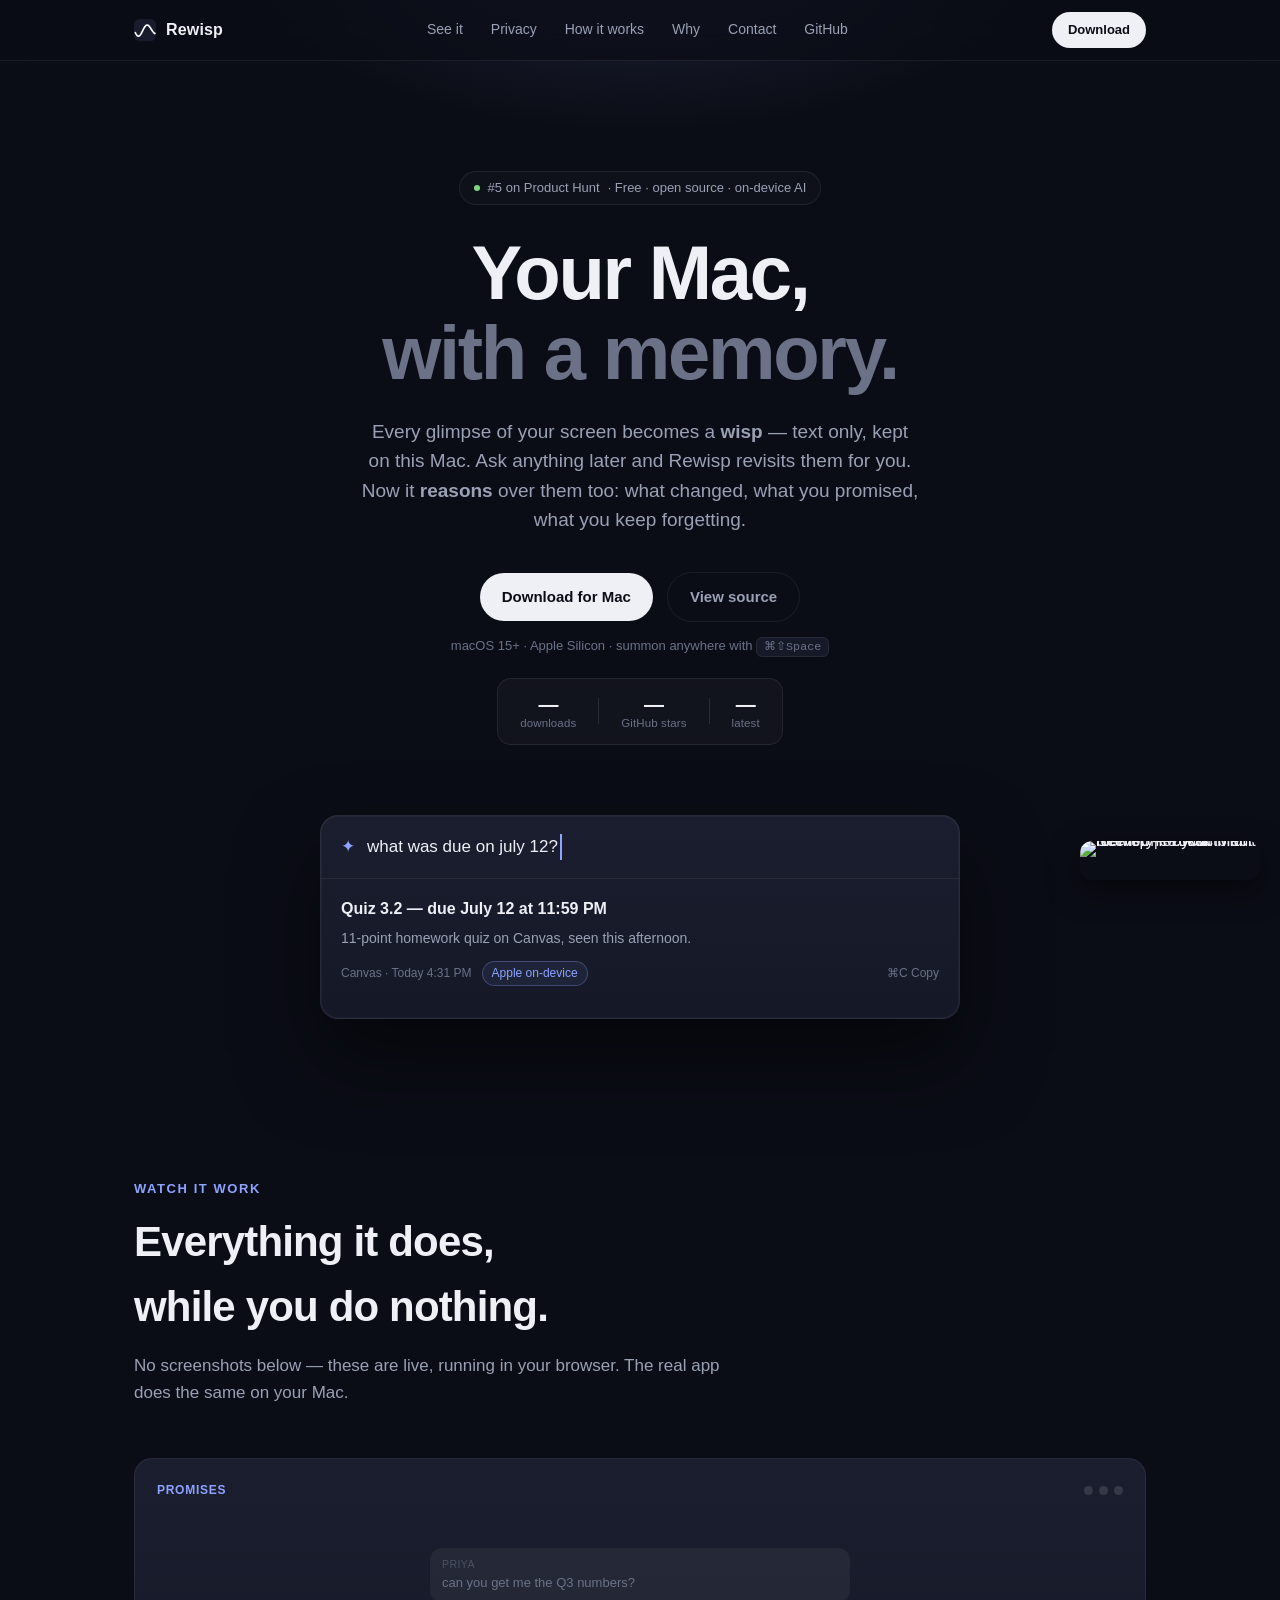
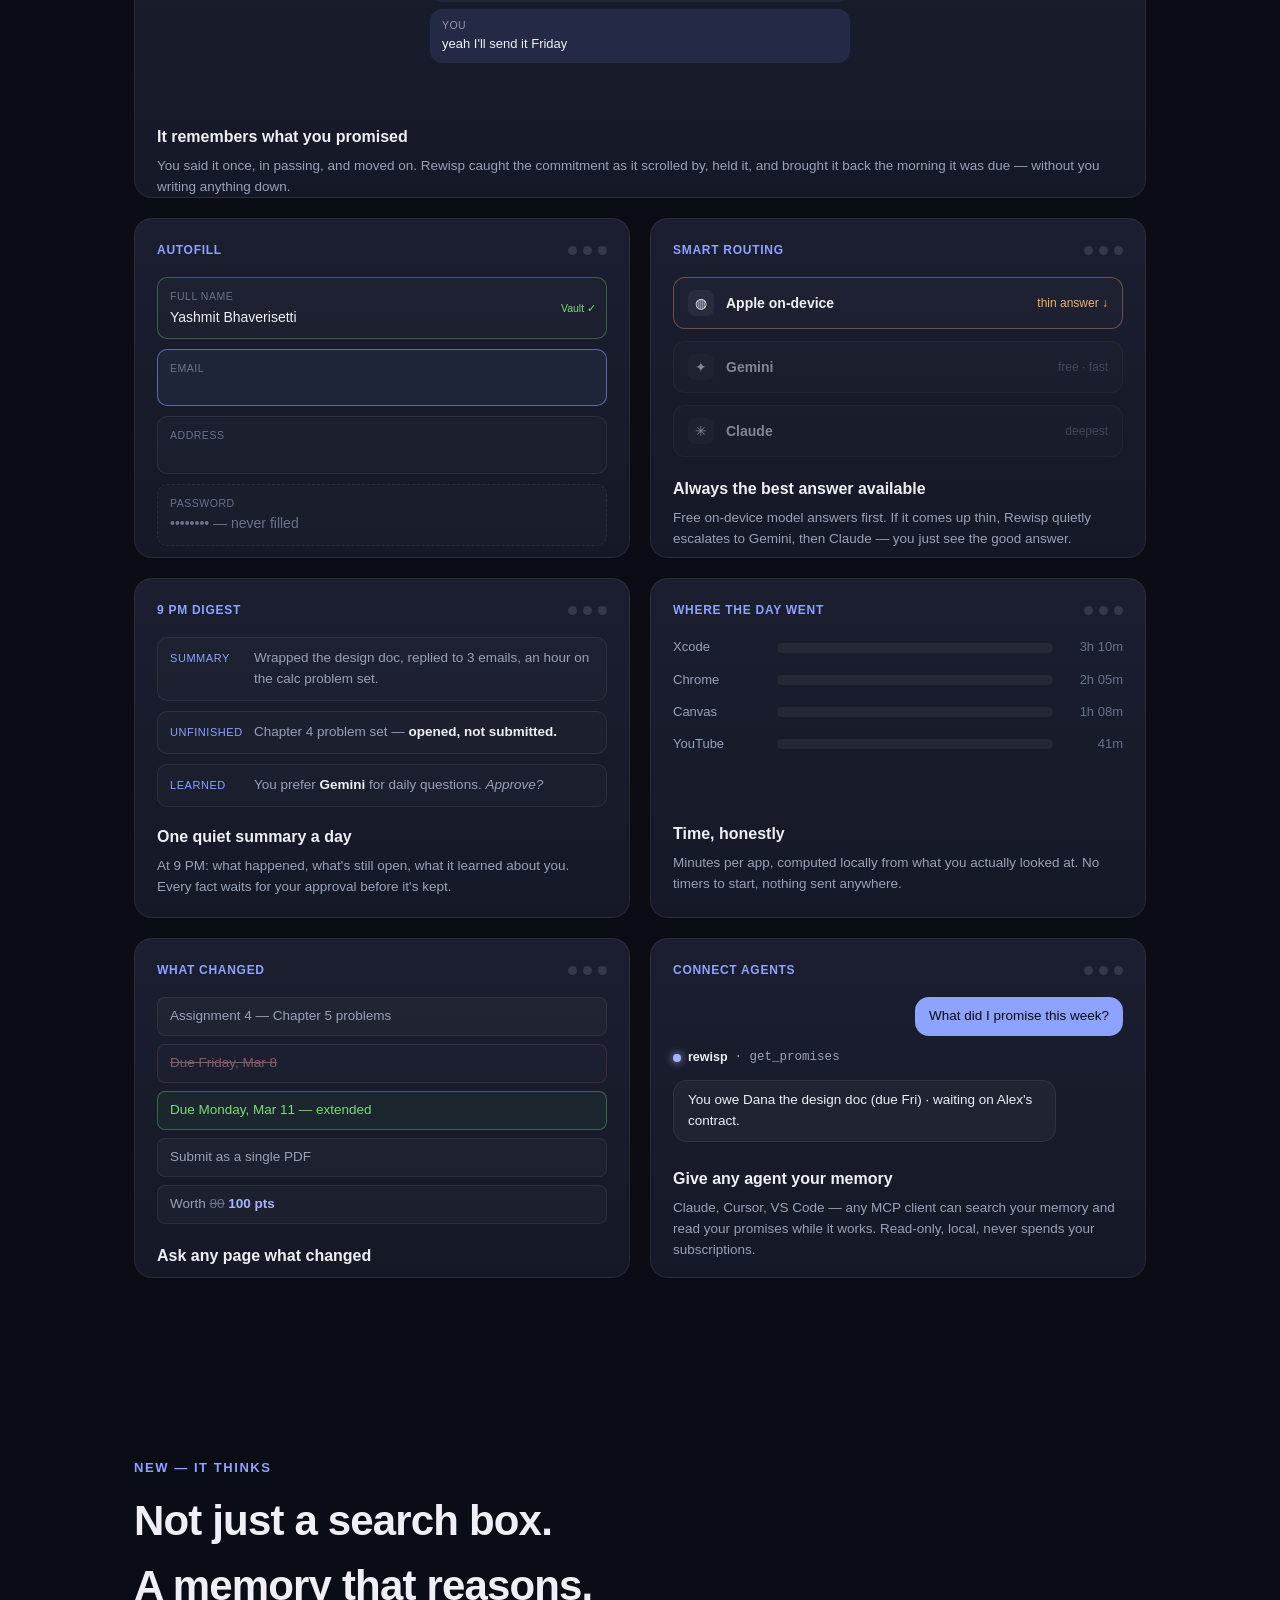
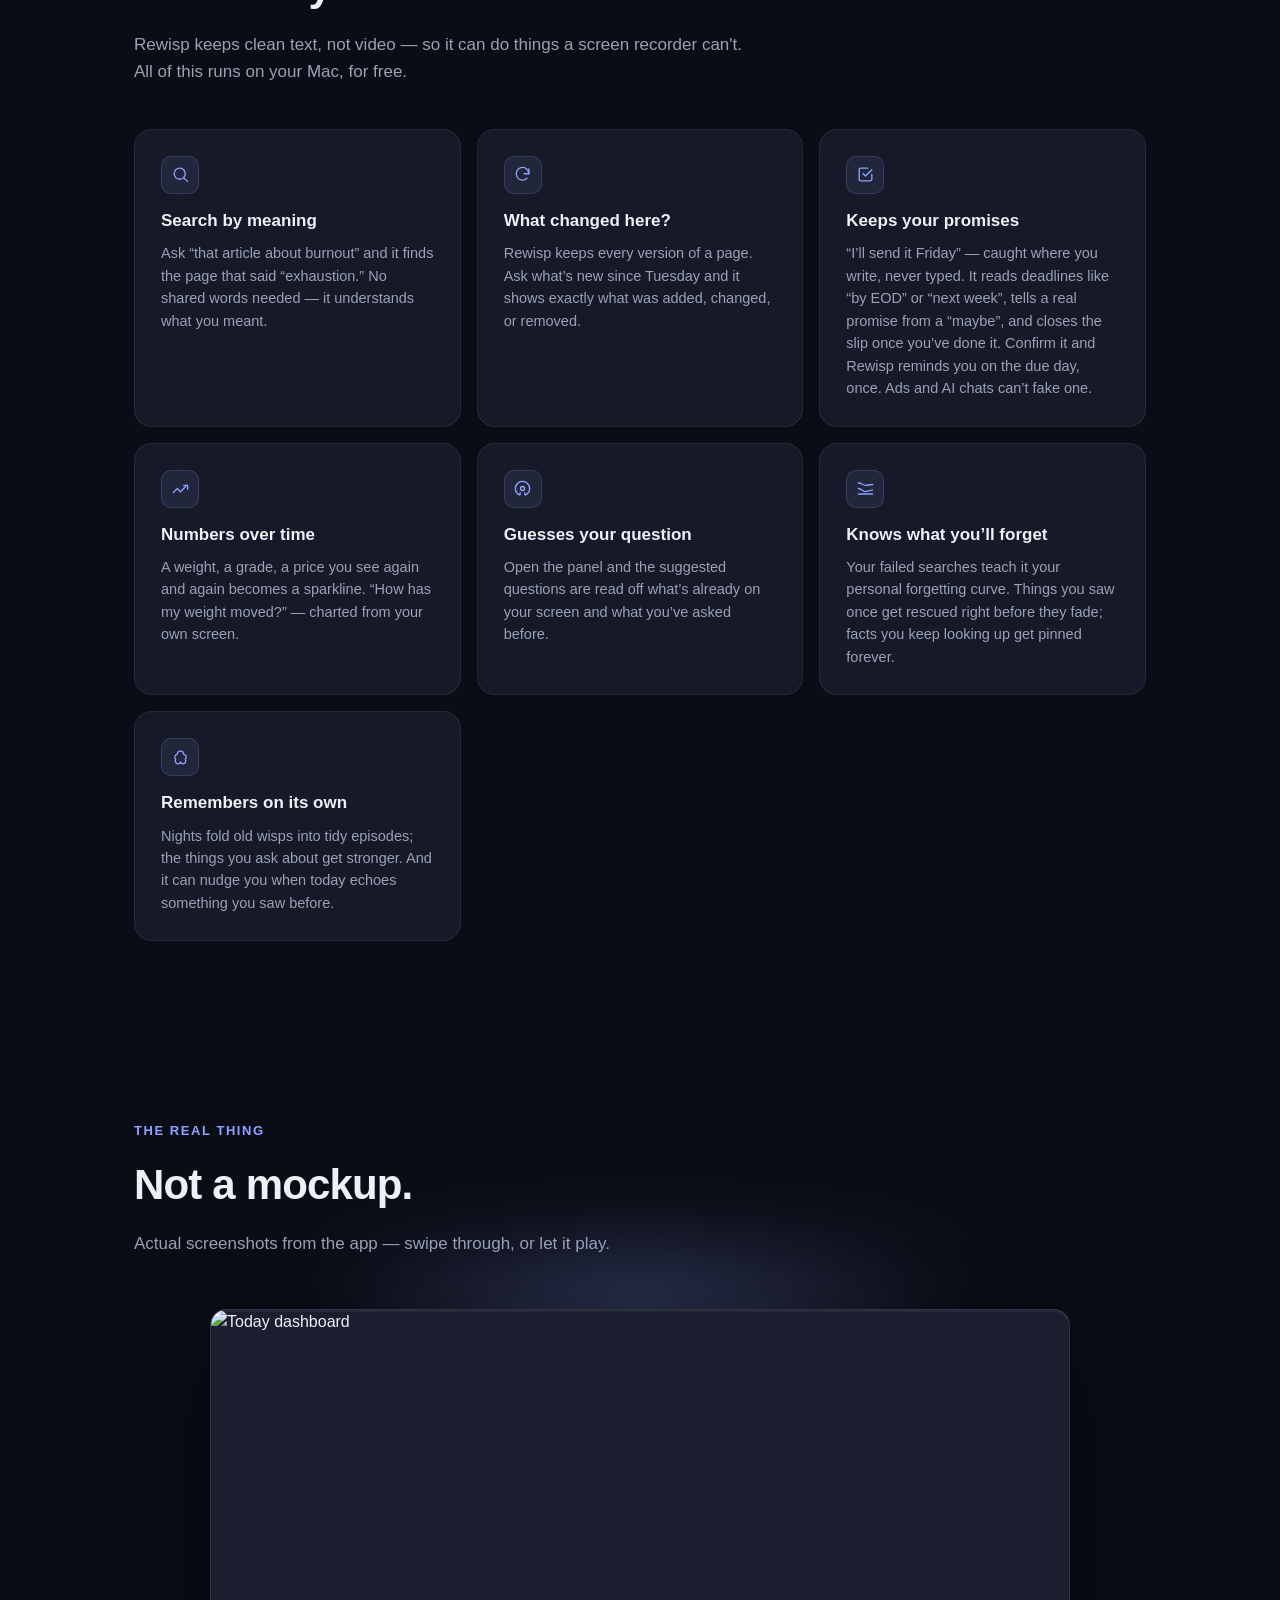
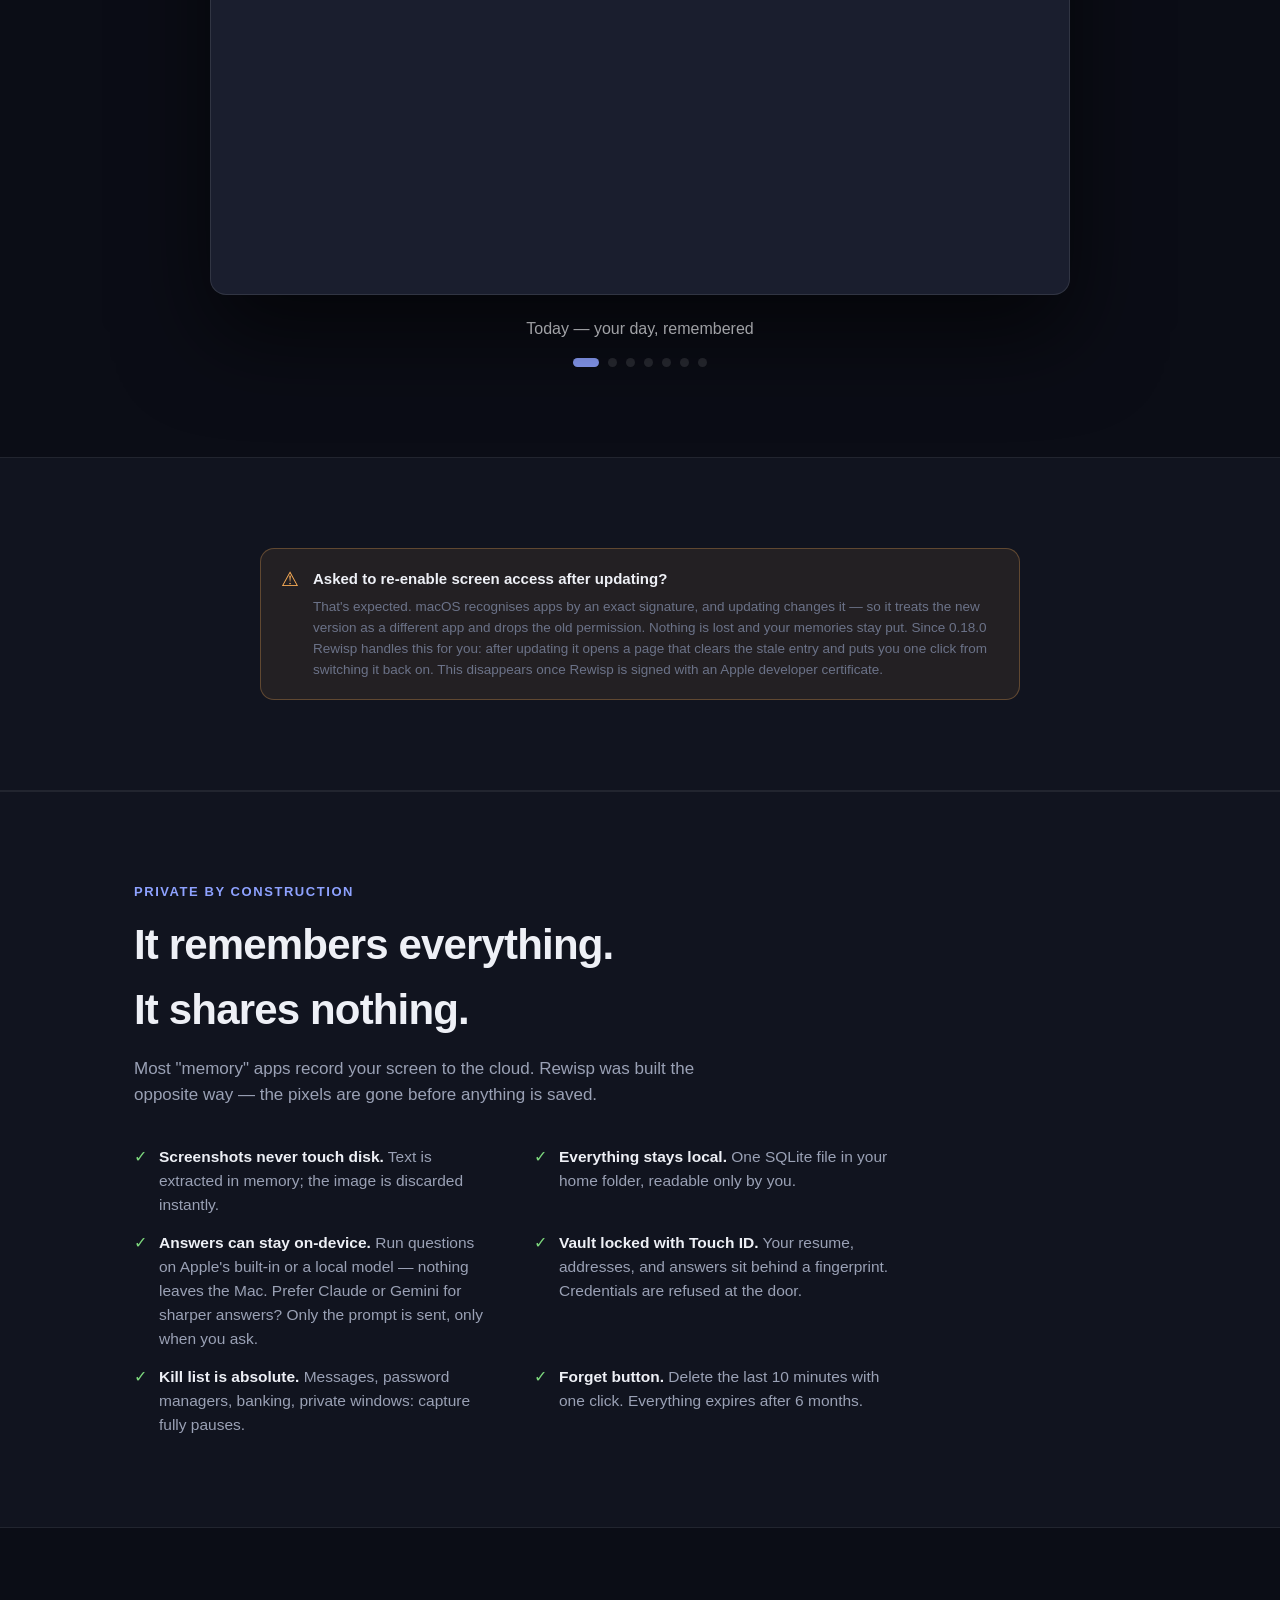
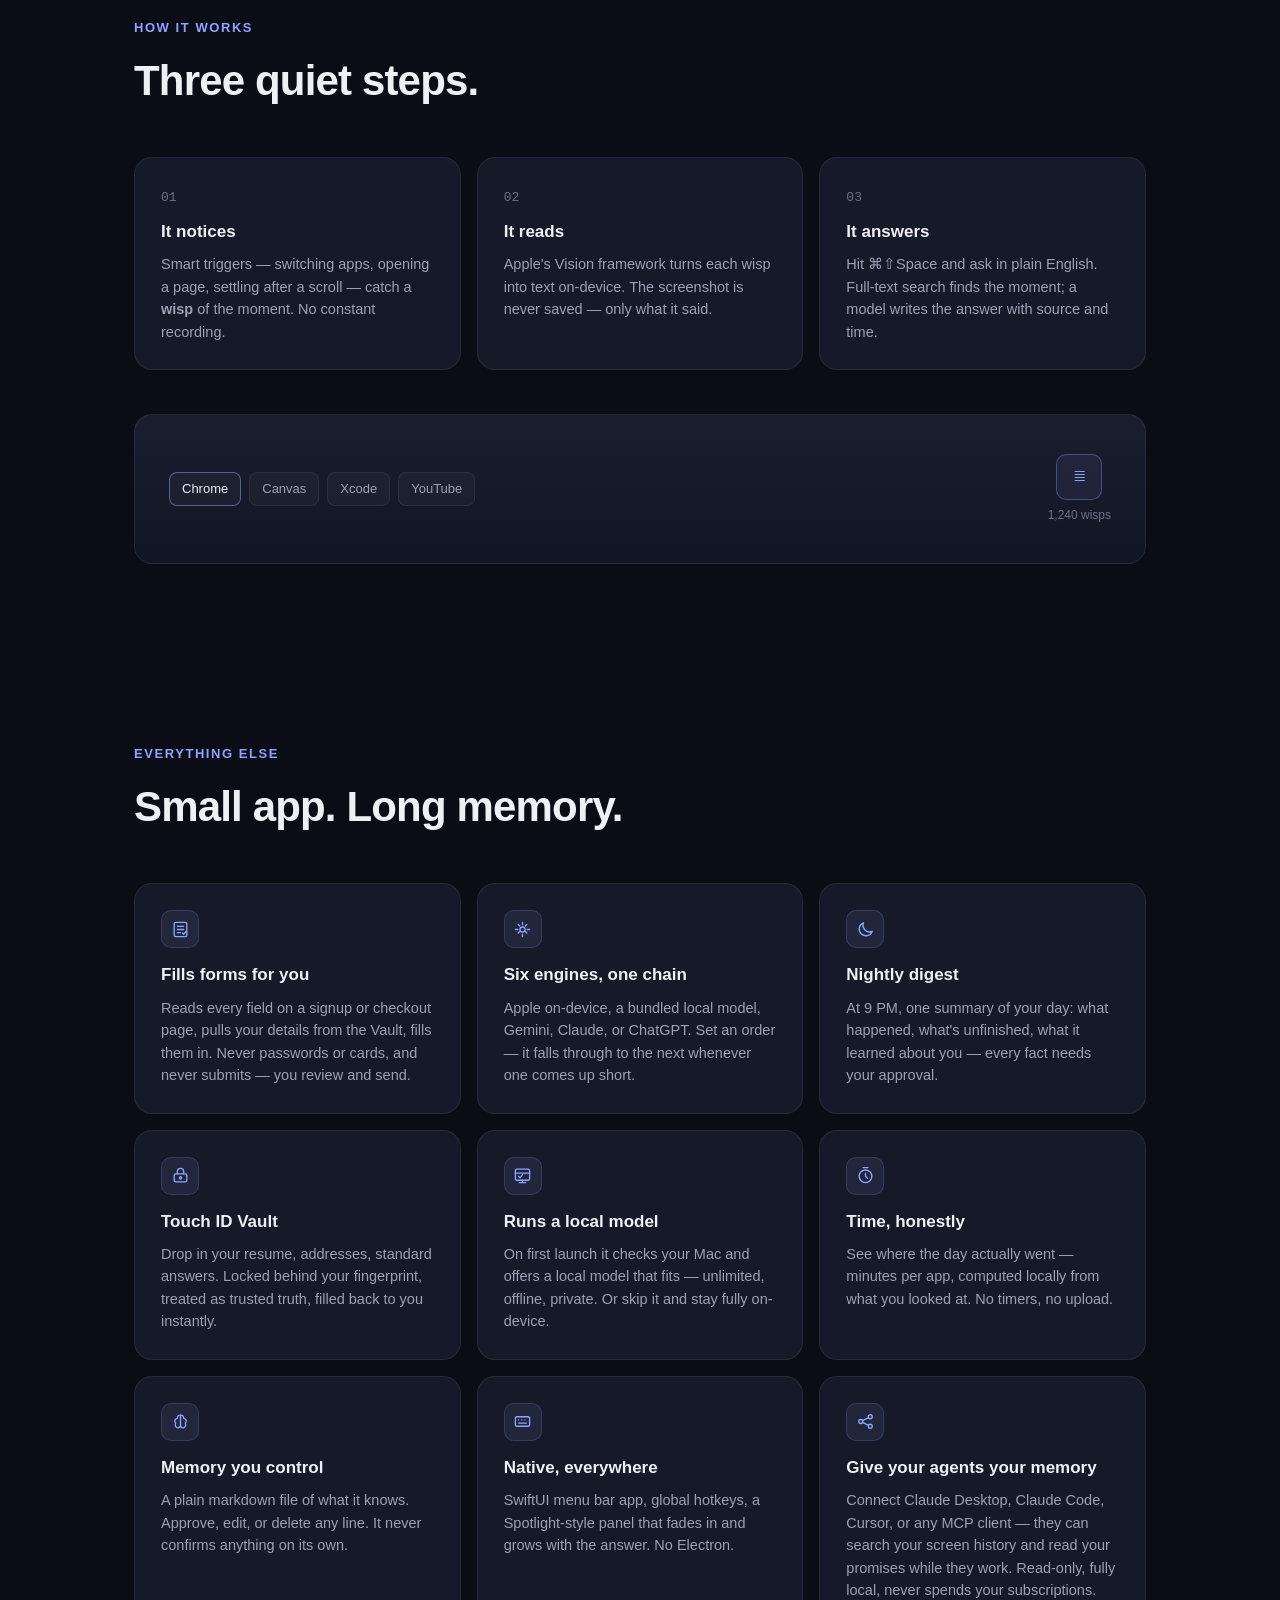
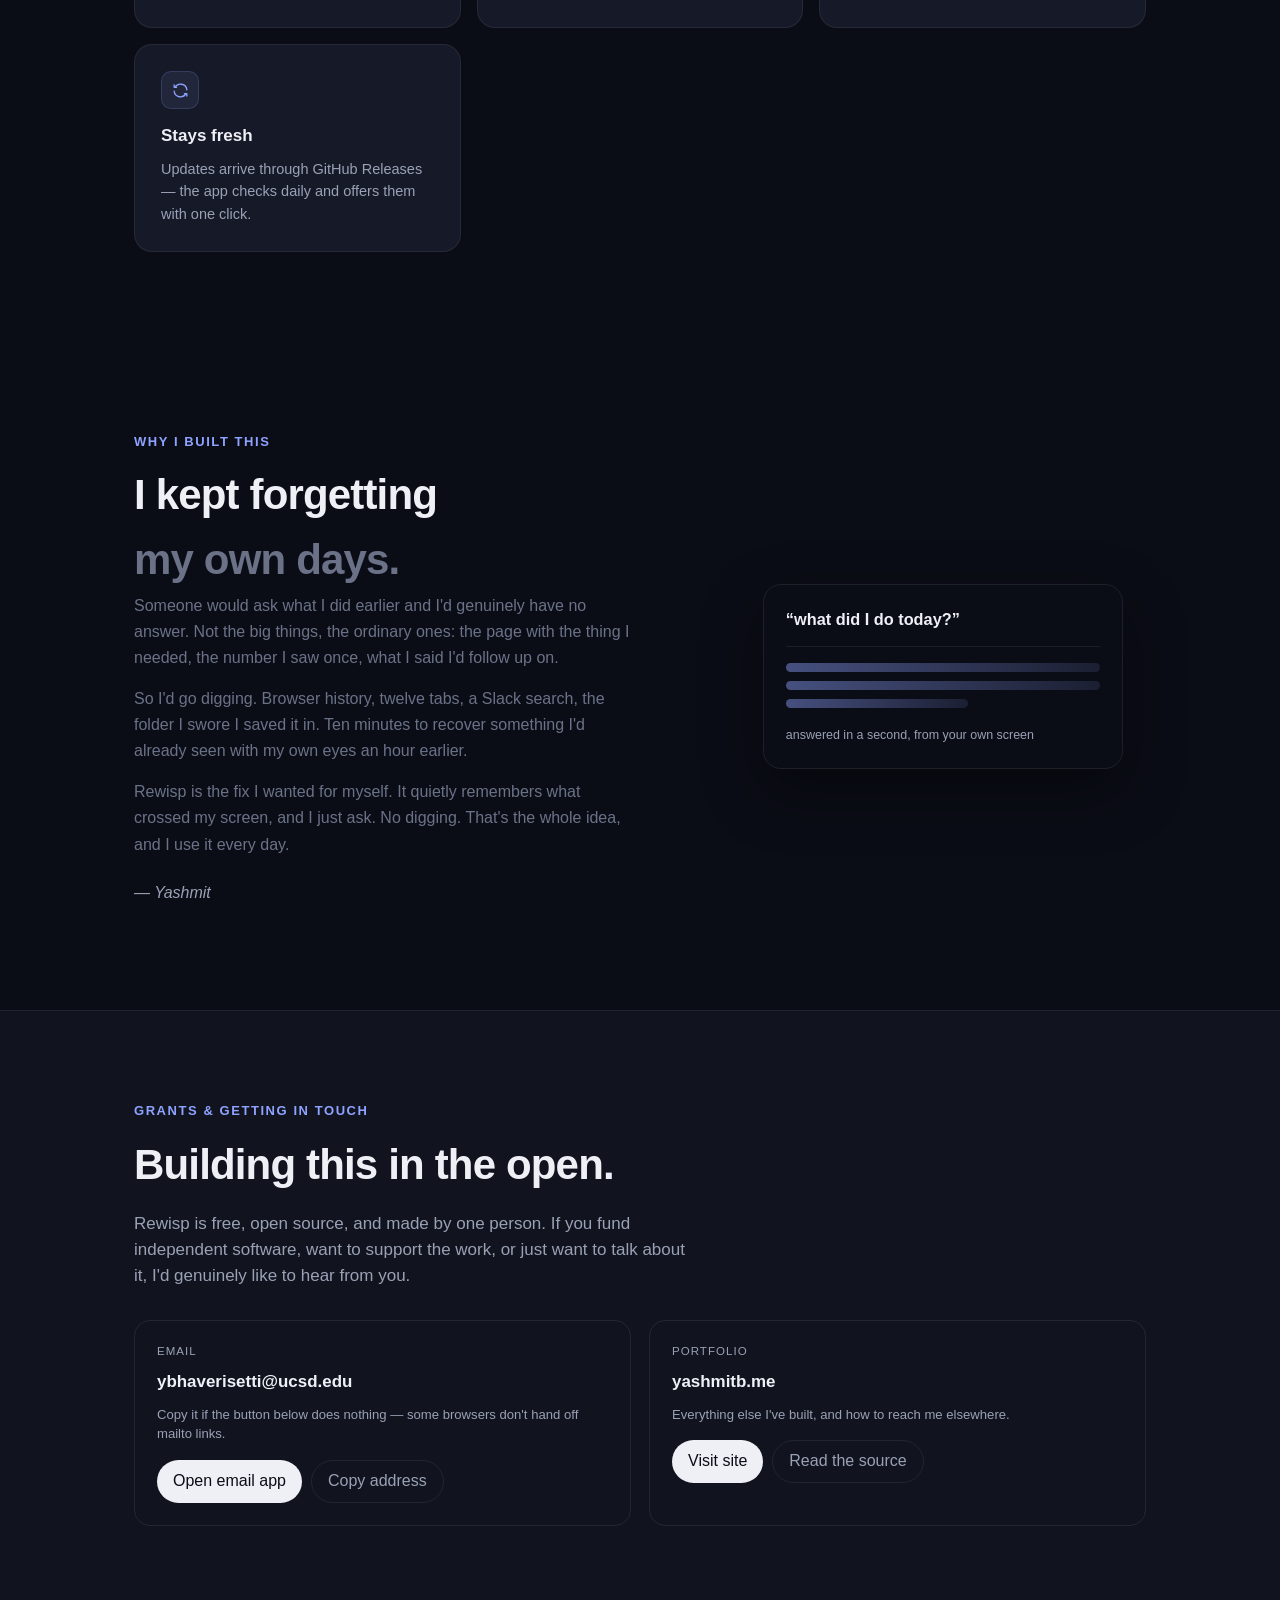
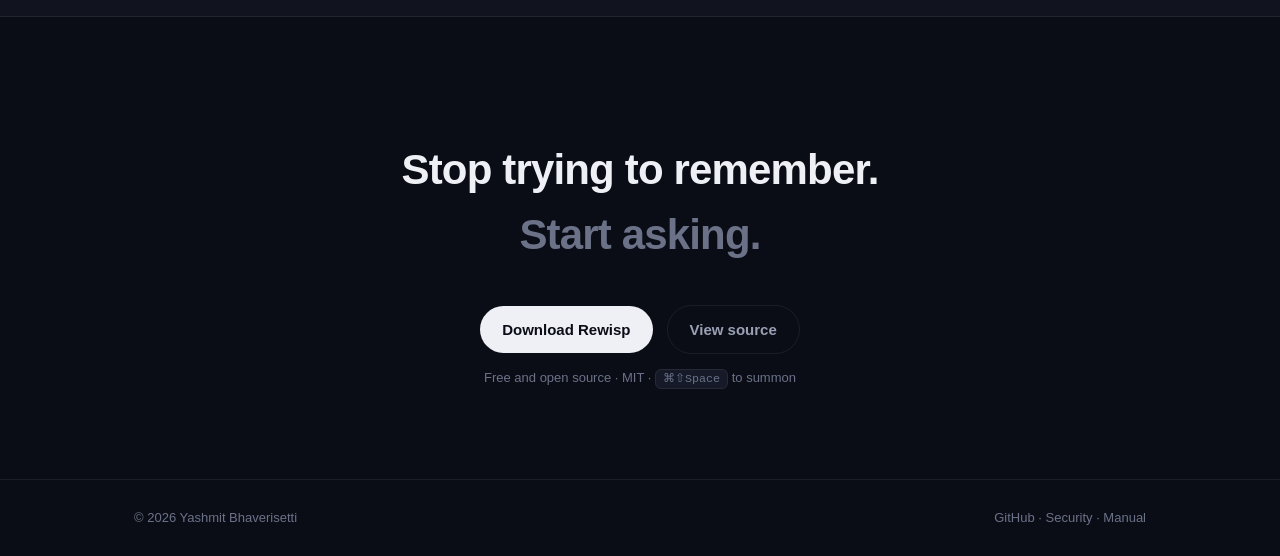
==== site/index.html @ 5f9eeacd "release: v0.26.0 — smarter promise catching - Functional zoning: quoted threads, headers, signatures" ====
<!DOCTYPE html>
<html lang="en">
<head>
<meta charset="utf-8">
<meta name="viewport" content="width=device-width, initial-scale=1">
<title>Rewisp — an ambient memory for your Mac</title>
<meta name="description" content="Rewisp remembers the text of everything you see on your Mac, so you can ask about it later. Private by construction — screenshots never touch disk.">
<link rel="icon" href="data:image/svg+xml,%3Csvg xmlns='http://www.w3.org/2000/svg' viewBox='0 0 24 24'%3E%3Crect width='24' height='24' rx='6' fill='%23181c2c'/%3E%3Cpath d='M 1.44 14.80 L 1.97 15.86 L 2.50 16.79 L 3.02 17.55 L 3.55 18.13 L 4.08 18.52 L 4.61 18.71 L 5.14 18.69 L 5.66 18.48 L 6.19 18.07 L 6.72 17.50 L 7.25 16.78 L 7.78 15.93 L 8.30 14.98 L 8.83 13.96 L 9.36 12.91 L 9.89 11.86 L 10.42 10.84 L 10.94 9.87 L 11.47 8.99 L 12.00 8.23 L 12.53 7.59 L 13.06 7.10 L 13.58 6.77 L 14.11 6.60 L 14.64 6.60 L 15.17 6.76 L 15.70 7.07 L 16.22 7.52 L 16.75 8.09 L 17.28 8.75 L 17.81 9.50 L 18.34 10.30 L 18.86 11.13 L 19.39 11.96 L 19.92 12.77 L 20.45 13.52 L 20.98 14.21 L 21.50 14.82 L 22.03 15.32 L 22.56 15.70' stroke='%23fff' stroke-width='1.8' stroke-linecap='round' stroke-linejoin='round' fill='none'/%3E%3Ccircle cx='22.56' cy='15.70' r='1.0' fill='%23fff'/%3E%3C/svg%3E">
<link rel="stylesheet" href="css/styles.css?v=20260721b">
</head>
<body>

<nav>
  <div class="wrap nav-inner">
    <a class="brand" href="#">
      <svg width="22" height="22" viewBox="0 0 24 24" fill="none">
        <rect width="24" height="24" rx="6" fill="#181c2c"/>
        <path d="M 1.44 14.80 L 1.97 15.86 L 2.50 16.79 L 3.02 17.55 L 3.55 18.13 L 4.08 18.52 L 4.61 18.71 L 5.14 18.69 L 5.66 18.48 L 6.19 18.07 L 6.72 17.50 L 7.25 16.78 L 7.78 15.93 L 8.30 14.98 L 8.83 13.96 L 9.36 12.91 L 9.89 11.86 L 10.42 10.84 L 10.94 9.87 L 11.47 8.99 L 12.00 8.23 L 12.53 7.59 L 13.06 7.10 L 13.58 6.77 L 14.11 6.60 L 14.64 6.60 L 15.17 6.76 L 15.70 7.07 L 16.22 7.52 L 16.75 8.09 L 17.28 8.75 L 17.81 9.50 L 18.34 10.30 L 18.86 11.13 L 19.39 11.96 L 19.92 12.77 L 20.45 13.52 L 20.98 14.21 L 21.50 14.82 L 22.03 15.32 L 22.56 15.70" stroke="#fff" stroke-width="1.8" stroke-linecap="round" stroke-linejoin="round" fill="none"/>
        <circle cx="22.56" cy="15.70" r="1.0" fill="#fff"/>
      </svg>
      Rewisp
    </a>
    <div class="nav-links">
      <a href="#see">See it</a>
      <a href="#privacy">Privacy</a>
      <a href="#how">How it works</a>
      <a href="#why">Why</a>
      <a href="#contact">Contact</a>
      <a href="https://github.com/yashmitb/Rewisp">GitHub</a>
    </div>
    <a class="btn small" href="install.html">Download</a>
  </div>
</nav>

<header>
  <div class="glow"></div>
  <div class="wrap">
    <div class="pill"><span class="dot"></span> <a href="https://www.producthunt.com/products/rewisp-an-ambient-memory-for-your-mac" target="_blank" rel="noopener" style="color:inherit;text-decoration:none">#5 on Product Hunt</a> · Free · open source · on-device AI</div>
    <h1>Your Mac,<br><span class="soft">with a memory.</span></h1>
    <p class="sub">Every glimpse of your screen becomes a <b>wisp</b> — text only, kept on this Mac. Ask anything later and Rewisp revisits them for you. Now it <b>reasons</b> over them too: what changed, what you promised, what you keep forgetting.</p>
    <div class="cta-row">
      <a class="btn" href="install.html">Download for Mac</a>
      <a class="btn ghost" href="https://github.com/yashmitb/Rewisp">View source</a>
    </div>
    <p class="hint">macOS 15+ · Apple Silicon · summon anywhere with <code>⌘⇧Space</code></p>

    <!-- Live counts, straight from the GitHub API. Hidden until the numbers
         arrive, so a rate-limited or offline visitor sees nothing rather than
         a row of dashes. -->
    <div class="live-stats" id="live-stats" hidden>
      <div class="ls-item"><b id="ls-downloads">—</b><span>downloads</span></div>
      <div class="ls-sep"></div>
      <div class="ls-item"><b id="ls-stars">—</b><span>GitHub stars</span></div>
      <div class="ls-sep"></div>
      <div class="ls-item"><b id="ls-version">—</b><span>latest</span></div>
    </div>

    <div class="demo">
      <div class="bar"><span class="spark">✦</span> <span class="q" id="q"></span></div>
      <div class="answer" id="answer">
        <div class="a-main" id="a-main"></div>
        <div class="a-detail" id="a-detail"></div>
        <div class="a-meta">
          <span id="a-src"></span>
          <span class="badge accent" id="a-engine">Apple on-device</span>
          <span style="margin-left:auto">⌘C Copy</span>
        </div>
      </div>
    </div>
  </div>
</header>

<!-- ── interactive demos ── -->
<section id="see">
  <div class="wrap">
    <div class="kicker reveal">Watch it work</div>
    <h2 class="reveal d1">Everything it does,<br><span class="soft">while you do nothing.</span></h2>
    <p class="lead reveal d2">No screenshots below — these are live, running in your browser. The real app does the same on your Mac.</p>

    <div class="demos">
      <!-- promises — first, because it's the thing nothing else does -->
      <div class="panel reveal wide" id="promise-demo">
        <div class="ph"><span class="tag">Promises</span><span class="dots"><i></i><i></i><i></i></span></div>
        <div class="pr-stage">

          <!-- 1. the moment it's said -->
          <div class="pr-step" data-step="0">
            <div class="pr-chat">
              <div class="pr-msg them"><span class="who">Priya</span>can you get me the Q3 numbers?</div>
              <div class="pr-msg you" id="pr-typed"><span class="who">You</span><span class="t"></span></div>
            </div>
            <div class="pr-caught" id="pr-caught">
              <span class="pr-eye">◍</span> Rewisp noticed a commitment
            </div>
          </div>

          <!-- 2. it's held, and time passes -->
          <div class="pr-step" data-step="1">
            <div class="pr-card">
              <div class="pr-card-top">
                <span class="pr-dot"></span>
                <b>Send Priya the Q3 numbers</b>
              </div>
              <div class="pr-meta">
                <span>said Tuesday, 2:14pm</span>
                <span class="pr-sep">·</span>
                <span>Slack</span>
              </div>
              <div class="pr-due" id="pr-due">due Friday</div>
            </div>
            <div class="pr-days" id="pr-days">
              <span>Tue</span><span>Wed</span><span>Thu</span><span class="hot">Fri</span>
            </div>
          </div>

          <!-- 3. it comes back before you're burned -->
          <div class="pr-step" data-step="2">
            <div class="pr-nudge">
              <div class="pr-nudge-head"><span class="pr-eye">◍</span> Friday, 9:02am</div>
              <div class="pr-nudge-body">You told Priya you'd send the Q3 numbers today.</div>
              <div class="pr-nudge-actions">
                <span class="pr-btn done">Done</span>
                <span class="pr-btn">Snooze</span>
              </div>
            </div>
          </div>

        </div>
        <h3>It remembers what you promised</h3>
        <p class="cap">You said it once, in passing, and moved on. Rewisp caught the commitment as it scrolled by, held it, and brought it back the morning it was due — without you writing anything down.</p>
      </div>

      <!-- form autofill -->
      <div class="panel reveal" id="form-demo">
        <div class="ph"><span class="tag">Autofill</span><span class="dots"><i></i><i></i><i></i></span></div>
        <div class="form-demo">
          <div class="field" data-val="Yashmit Bhaverisetti"><div class="lab">Full name</div><div class="val"></div><span class="src">Vault ✓</span></div>
          <div class="field" data-val="ybhaverisetti@ucsd.edu"><div class="lab">Email</div><div class="val"></div><span class="src">Vault ✓</span></div>
          <div class="field" data-val="9500 Gilman Dr, La Jolla, CA 92093"><div class="lab">Address</div><div class="val"></div><span class="src">Vault ✓</span></div>
          <div class="field skip"><div class="lab">Password</div><div class="val">•••••••• — never filled</div><span class="src">skipped</span></div>
        </div>
        <h3>Fills any form from your Vault</h3>
        <p class="cap">⌘⇧Space on a signup page. Reads every field, fills from your saved details. Never passwords or cards — and never submits.</p>
      </div>

      <!-- engine chain -->
      <div class="panel reveal d1" id="chain-demo">
        <div class="ph"><span class="tag">Smart routing</span><span class="dots"><i></i><i></i><i></i></span></div>
        <div class="chain">
          <div class="node" data-idle="tries first"><span class="ico">◍</span><span class="nm">Apple on-device</span><span class="st">tries first</span></div>
          <div class="node" data-idle="free · fast"><span class="ico">✦</span><span class="nm">Gemini</span><span class="st">free · fast</span></div>
          <div class="node" data-idle="deepest"><span class="ico">✳</span><span class="nm">Claude</span><span class="st">deepest</span></div>
        </div>
        <h3>Always the best answer available</h3>
        <p class="cap">Free on-device model answers first. If it comes up thin, Rewisp quietly escalates to Gemini, then Claude — you just see the good answer.</p>
      </div>

      <!-- nightly digest -->
      <div class="panel reveal" id="digest-demo">
        <div class="ph"><span class="tag">9 PM digest</span><span class="dots"><i></i><i></i><i></i></span></div>
        <div class="digest">
          <div class="dline"><span class="dt">Summary</span><span class="dtxt">Wrapped the design doc, replied to 3 emails, an hour on the calc problem set.</span></div>
          <div class="dline"><span class="dt">Unfinished</span><span class="dtxt">Chapter 4 problem set — <b>opened, not submitted.</b></span></div>
          <div class="dline"><span class="dt">Learned</span><span class="dtxt">You prefer <b>Gemini</b> for daily questions. <i>Approve?</i></span></div>
        </div>
        <h3>One quiet summary a day</h3>
        <p class="cap">At 9 PM: what happened, what's still open, what it learned about you. Every fact waits for your approval before it's kept.</p>
      </div>

      <!-- time tracking -->
      <div class="panel reveal d1" id="time-demo">
        <div class="ph"><span class="tag">Where the day went</span><span class="dots"><i></i><i></i><i></i></span></div>
        <div class="time-demo">
          <div class="trow"><span class="tn">Xcode</span><span class="track"><span class="fill" style="--w:82%"></span></span><span class="tm">3h 10m</span></div>
          <div class="trow"><span class="tn">Chrome</span><span class="track"><span class="fill" style="--w:54%"></span></span><span class="tm">2h 05m</span></div>
          <div class="trow"><span class="tn">Canvas</span><span class="track"><span class="fill" style="--w:30%"></span></span><span class="tm">1h 08m</span></div>
          <div class="trow"><span class="tn">YouTube</span><span class="track"><span class="fill" style="--w:18%"></span></span><span class="tm">41m</span></div>
        </div>
        <h3>Time, honestly</h3>
        <p class="cap">Minutes per app, computed locally from what you actually looked at. No timers to start, nothing sent anywhere.</p>
      </div>

      <!-- delta: what changed -->
      <div class="panel reveal" id="delta-demo">
        <div class="ph"><span class="tag">What changed</span><span class="dots"><i></i><i></i><i></i></span></div>
        <div class="delta-view">
          <div class="dl">Assignment 4 — Chapter 5 problems</div>
          <div class="dl rm">Due Friday, Mar 8</div>
          <div class="dl ad">Due Monday, Mar 11 — extended</div>
          <div class="dl">Submit as a single PDF</div>
          <div class="dl ch">Worth <s>80</s> <b>100 pts</b></div>
        </div>
        <h3>Ask any page what changed</h3>
        <p class="cap">Rewisp keeps every version of a page as text. It shows exactly what was added, removed, or moved since you last looked — a screen recorder can't.</p>
      </div>

      <!-- connect: MCP agents -->
      <div class="panel reveal" id="connect-demo">
        <div class="ph"><span class="tag">Connect agents</span><span class="dots"><i></i><i></i><i></i></span></div>
        <div class="conv">
          <div class="c-q">What did I promise this week?</div>
          <div class="c-tool"><span class="cdot"></span> rewisp <span class="cmono">· get_promises</span></div>
          <div class="c-a">You owe Dana the design doc (due Fri) · waiting on Alex's contract.</div>
        </div>
        <h3>Give any agent your memory</h3>
        <p class="cap">Claude, Cursor, VS Code — any MCP client can search your memory and read your promises while it works. Read-only, local, never spends your subscriptions.</p>
      </div>
    </div>
  </div>
</section>

<!-- ── it thinks (v0.8) ── -->
<section>
  <div class="wrap">
    <div class="kicker reveal">New — it thinks</div>
    <h2 class="reveal d1">Not just a search box.<br><span class="soft">A memory that reasons.</span></h2>
    <p class="lead reveal d2">Rewisp keeps clean text, not video — so it can do things a screen recorder can't. All of this runs on your Mac, for free.</p>
    <div class="grid">
      <div class="card reveal"><div class="ic"><svg viewBox="0 0 24 24"><circle cx="11" cy="11" r="7"/><path d="M21 21l-4.3-4.3"/></svg></div><h3>Search by meaning</h3><p>Ask “that article about burnout” and it finds the page that said “exhaustion.” No shared words needed — it understands what you meant.</p></div>
      <div class="card reveal d1"><div class="ic"><svg viewBox="0 0 24 24"><path d="M20 11a8 8 0 1 0-2.3 5.7"/><path d="M20 5v6h-6"/></svg></div><h3>What changed here?</h3><p>Rewisp keeps every version of a page. Ask what’s new since Tuesday and it shows exactly what was added, changed, or removed.</p></div>
      <div class="card reveal d2"><div class="ic"><svg viewBox="0 0 24 24"><path d="M9 11l3 3 8-8"/><path d="M20 12v6a2 2 0 0 1-2 2H6a2 2 0 0 1-2-2V6a2 2 0 0 1 2-2h9"/></svg></div><h3>Keeps your promises</h3><p>“I’ll send it Friday” — caught where you write, never typed. It reads deadlines like “by EOD” or “next week”, tells a real promise from a “maybe”, and closes the slip once you’ve done it. Confirm it and Rewisp reminds you on the due day, once. Ads and AI chats can’t fake one.</p></div>
      <div class="card reveal"><div class="ic"><svg viewBox="0 0 24 24"><path d="M3 17l5-5 4 4 8-8"/><path d="M21 8h-5m5 0v5"/></svg></div><h3>Numbers over time</h3><p>A weight, a grade, a price you see again and again becomes a sparkline. “How has my weight moved?” — charted from your own screen.</p></div>
      <div class="card reveal d1"><div class="ic"><svg viewBox="0 0 24 24"><path d="M12 3a9 9 0 0 0-9 9c0 4 3 7 5 8 .5.3 1 0 1-.6v-2"/><path d="M12 3a9 9 0 0 1 9 9c0 4-3 7-5 8-.5.3-1 0-1-.6v-2"/><circle cx="12" cy="12" r="2.5"/></svg></div><h3>Guesses your question</h3><p>Open the panel and the suggested questions are read off what’s already on your screen and what you’ve asked before.</p></div>
      <div class="card reveal d1"><div class="ic"><svg viewBox="0 0 24 24"><path d="M3 5c4 0 6 3 9 3s5-1 9-1M3 12c4 0 6 4 9 4s5-2 9-2M3 19h18"/></svg></div><h3>Knows what you’ll forget</h3><p>Your failed searches teach it your personal forgetting curve. Things you saw once get rescued right before they fade; facts you keep looking up get pinned forever.</p></div>
      <div class="card reveal d2"><div class="ic"><svg viewBox="0 0 24 24"><path d="M12 4a4 4 0 0 0-4 4 3.5 3.5 0 0 0-2 6.2A3.8 3.8 0 0 0 8.5 20a3.6 3.6 0 0 0 3.5-2.4A3.6 3.6 0 0 0 15.5 20a3.8 3.8 0 0 0 2.5-5.8A3.5 3.5 0 0 0 16 8a4 4 0 0 0-4-4z"/></svg></div><h3>Remembers on its own</h3><p>Nights fold old wisps into tidy episodes; the things you ask about get stronger. And it can nudge you when today echoes something you saw before.</p></div>
    </div>
  </div>
</section>

<!-- ── real screenshots carousel ── -->
<section>
  <div class="wrap">
    <div class="kicker reveal">The real thing</div>
    <h2 class="reveal d1">Not a mockup.</h2>
    <p class="lead reveal d2">Actual screenshots from the app — swipe through, or let it play.</p>

    <div class="carousel reveal d2" id="carousel">
      <div class="car-stage">
        <div class="car-glow"></div>
        <div class="car-frame">
          <img src="assets/shots/today.png"      data-cap="Today — your day, remembered" alt="Today dashboard" class="on">
          <img src="assets/shots/connect.png"    data-cap="Connect your AI agents over MCP" alt="Connect agents" loading="lazy">
          <img src="assets/shots/chat.png"       data-cap="Ask your memory anything" alt="Chat" loading="lazy">
          <img src="assets/shots/memory.png"     data-cap="Memory you control — approve every fact" alt="Memory" loading="lazy">
          <img src="assets/shots/forgetting.png" data-cap="It learns how you forget" alt="Forgetting model" loading="lazy">
          <img src="assets/shots/vault.png"      data-cap="Touch ID Vault for your private facts" alt="Vault" loading="lazy">
          <img src="assets/shots/answers.png"    data-cap="Your engine, your choice — never an API key" alt="Answers settings" loading="lazy">
        </div>
        <button class="car-nav prev" id="car-prev" aria-label="Previous">‹</button>
        <button class="car-nav next" id="car-next" aria-label="Next">›</button>
      </div>
      <div class="car-cap" id="car-cap">Today — your day, remembered</div>
      <div class="car-dots" id="car-dots"></div>
    </div>
  </div>
</section>

<!-- ── privacy ── -->

<!-- Standing notice for anyone on a pre-0.17.2 build. That release fixed a bug
     where Rewisp broke its own code signature at runtime, which made macOS
     silently withdraw the screen permission. From the user's side the app simply
     stopped working, with no hint that an update would fix it — so they need to
     find this by searching the symptom, not by looking for an update. -->
<section class="strip" id="fix-notice">
  <div class="wrap">
    <div class="notice">
      <div class="notice-ico">⚠</div>
      <div>
        <b>Asked to re-enable screen access after updating?</b>
        <p>That's expected. macOS recognises apps by an exact signature, and updating changes it — so it treats the new version as a different app and drops the old permission. Nothing is lost and your memories stay put. Since 0.18.0 Rewisp handles this for you: after updating it opens a page that clears the stale entry and puts you one click from switching it back on. This disappears once Rewisp is signed with an Apple developer certificate.</p>
      </div>
    </div>
  </div>
</section>

<section id="privacy" class="strip">
  <div class="wrap">
    <div class="kicker reveal">Private by construction</div>
    <h2 class="reveal d1">It remembers everything.<br>It shares nothing.</h2>
    <p class="lead reveal d2">Most "memory" apps record your screen to the cloud. Rewisp was built the opposite way — the pixels are gone before anything is saved.</p>
    <ul class="checks reveal d2">
      <li><span class="tick">✓</span><span><b>Screenshots never touch disk.</b> Text is extracted in memory; the image is discarded instantly.</span></li>
      <li><span class="tick">✓</span><span><b>Everything stays local.</b> One SQLite file in your home folder, readable only by you.</span></li>
      <li><span class="tick">✓</span><span><b>Answers can stay on-device.</b> Run questions on Apple's built-in or a local model — nothing leaves the Mac. Prefer Claude or Gemini for sharper answers? Only the prompt is sent, only when you ask.</span></li>
      <li><span class="tick">✓</span><span><b>Vault locked with Touch ID.</b> Your resume, addresses, and answers sit behind a fingerprint. Credentials are refused at the door.</span></li>
      <li><span class="tick">✓</span><span><b>Kill list is absolute.</b> Messages, password managers, banking, private windows: capture fully pauses.</span></li>
      <li><span class="tick">✓</span><span><b>Forget button.</b> Delete the last 10 minutes with one click. Everything expires after 6 months.</span></li>
    </ul>
  </div>
</section>

<!-- ── how it works + capture viz ── -->
<section id="how">
  <div class="wrap">
    <div class="kicker reveal">How it works</div>
    <h2 class="reveal d1">Three quiet steps.</h2>
    <div class="steps">
      <div class="step reveal">
        <h3>It notices</h3>
        <p>Smart triggers — switching apps, opening a page, settling after a scroll — catch a <b>wisp</b> of the moment. No constant recording.</p>
      </div>
      <div class="step reveal d1">
        <h3>It reads</h3>
        <p>Apple's Vision framework turns each wisp into text on-device. The screenshot is never saved — only what it said.</p>
      </div>
      <div class="step reveal d2">
        <h3>It answers</h3>
        <p>Hit ⌘⇧Space and ask in plain English. Full-text search finds the moment; a model writes the answer with source and time.</p>
      </div>
    </div>

    <div class="capture-viz reveal" id="capture-viz">
      <div class="app-src">
        <span class="aname">Chrome</span>
        <span class="aname">Canvas</span>
        <span class="aname">Xcode</span>
        <span class="aname">YouTube</span>
      </div>
      <div class="wisp-dot" id="wisp-dot"></div>
      <div class="store">
        <div class="stack">≣</div>
        <div class="cnt"><span id="wisp-count">1,240</span> wisps</div>
      </div>
    </div>
  </div>
</section>

<!-- ── everything else ── -->
<section>
  <div class="wrap">
    <div class="kicker reveal">Everything else</div>
    <h2 class="reveal d1">Small app. Long memory.</h2>
    <div class="grid">
      <div class="card reveal"><div class="ic"><svg viewBox="0 0 24 24"><rect x="4" y="3" width="16" height="18" rx="2"/><path d="M8 8h8M8 12h8M8 16h4"/><path d="M14.5 16.5l1.5 1.5 3-3.5"/></svg></div><h3>Fills forms for you</h3><p>Reads every field on a signup or checkout page, pulls your details from the Vault, fills them in. Never passwords or cards, and never submits — you review and send.</p></div>
      <div class="card reveal d1"><div class="ic"><svg viewBox="0 0 24 24"><path d="M12 3v3m0 12v3m9-9h-3M6 12H3m14.5-6.5-2 2m-7 7-2 2m11 0-2-2m-7-7-2-2"/><circle cx="12" cy="12" r="3.2"/></svg></div><h3>Six engines, one chain</h3><p>Apple on-device, a bundled local model, Gemini, Claude, or ChatGPT. Set an order — it falls through to the next whenever one comes up short.</p></div>
      <div class="card reveal d2"><div class="ic"><svg viewBox="0 0 24 24"><path d="M20.5 14.5A8.5 8.5 0 0 1 9.5 3.5a8.5 8.5 0 1 0 11 11z"/></svg></div><h3>Nightly digest</h3><p>At 9 PM, one summary of your day: what happened, what's unfinished, what it learned about you — every fact needs your approval.</p></div>
      <div class="card reveal"><div class="ic"><svg viewBox="0 0 24 24"><rect x="4" y="10" width="16" height="10" rx="2"/><path d="M8 10V7a4 4 0 0 1 8 0v3"/><circle cx="12" cy="15" r="1.4"/></svg></div><h3>Touch ID Vault</h3><p>Drop in your resume, addresses, standard answers. Locked behind your fingerprint, treated as trusted truth, filled back to you instantly.</p></div>
      <div class="card reveal d1"><div class="ic"><svg viewBox="0 0 24 24"><rect x="3" y="4" width="18" height="14" rx="2"/><path d="M3 9h18M8 21h8M12 18v3"/><path d="M7 13l2 2 3-4"/></svg></div><h3>Runs a local model</h3><p>On first launch it checks your Mac and offers a local model that fits — unlimited, offline, private. Or skip it and stay fully on-device.</p></div>
      <div class="card reveal d2"><div class="ic"><svg viewBox="0 0 24 24"><circle cx="12" cy="13" r="8"/><path d="M12 9v4l2.5 2.5M9 2h6"/></svg></div><h3>Time, honestly</h3><p>See where the day actually went — minutes per app, computed locally from what you looked at. No timers, no upload.</p></div>
      <div class="card reveal"><div class="ic"><svg viewBox="0 0 24 24"><path d="M12 4a4 4 0 0 0-4 4 3.5 3.5 0 0 0-2 6.2A3.8 3.8 0 0 0 8.5 20a3.6 3.6 0 0 0 3.5-2.4A3.6 3.6 0 0 0 15.5 20a3.8 3.8 0 0 0 2.5-5.8A3.5 3.5 0 0 0 16 8a4 4 0 0 0-4-4z"/><path d="M12 4v13.6"/></svg></div><h3>Memory you control</h3><p>A plain markdown file of what it knows. Approve, edit, or delete any line. It never confirms anything on its own.</p></div>
      <div class="card reveal d1"><div class="ic"><svg viewBox="0 0 24 24"><rect x="3" y="6" width="18" height="12" rx="2"/><path d="M7 10h.01M11 10h.01M15 10h.01M7 14h10"/></svg></div><h3>Native, everywhere</h3><p>SwiftUI menu bar app, global hotkeys, a Spotlight-style panel that fades in and grows with the answer. No Electron.</p></div>
      <div class="card reveal d2"><div class="ic"><svg viewBox="0 0 24 24"><circle cx="6" cy="12" r="2.5"/><circle cx="18" cy="6" r="2.5"/><circle cx="18" cy="18" r="2.5"/><path d="M8.2 10.8 15.8 7M8.2 13.2 15.8 17"/></svg></div><h3>Give your agents your memory</h3><p>Connect Claude Desktop, Claude Code, Cursor, or any MCP client — they can search your screen history and read your promises while they work. Read-only, fully local, never spends your subscriptions.</p></div>
      <div class="card reveal"><div class="ic"><svg viewBox="0 0 24 24"><path d="M20 11a8 8 0 0 0-14.9-3M4 13a8 8 0 0 0 14.9 3"/><path d="M4 5v3h3M20 19v-3h-3"/></svg></div><h3>Stays fresh</h3><p>Updates arrive through GitHub Releases — the app checks daily and offers them with one click.</p></div>
    </div>
  </div>
</section>


<!-- ── why I built this ── -->
<section id="why">
  <div class="wrap why-wrap">
    <div class="why-text">
      <div class="kicker reveal">Why I built this</div>
      <h2 class="reveal d1">I kept forgetting<br><span style="color:var(--dim)">my own days.</span></h2>
      <p class="reveal d1">Someone would ask what I did earlier and I'd genuinely have no answer. Not the big things, the ordinary ones: the page with the thing I needed, the number I saw once, what I said I'd follow up on.</p>
      <p class="reveal d2">So I'd go digging. Browser history, twelve tabs, a Slack search, the folder I swore I saved it in. Ten minutes to recover something I'd already seen with my own eyes an hour earlier.</p>
      <p class="reveal d2">Rewisp is the fix I wanted for myself. It quietly remembers what crossed my screen, and I just ask. No digging. That's the whole idea, and I use it every day.</p>
      <p class="sig reveal d3">— Yashmit</p>
    </div>
    <div class="why-vis reveal d1">
      <div class="why-card">
        <div class="why-q">“what did I do today?”</div>
        <div class="why-a">
          <span class="why-line"></span>
          <span class="why-line"></span>
          <span class="why-line short"></span>
        </div>
        <div class="why-foot">answered in a second, from your own screen</div>
      </div>
    </div>
  </div>
</section>

<!-- ── grants / get in touch ── -->
<section id="contact" class="strip">
  <div class="wrap">
    <div class="kicker reveal">Grants &amp; getting in touch</div>
    <h2 class="reveal d1">Building this in the open.</h2>
    <p class="lead reveal d1" style="max-width:60ch">Rewisp is free, open source, and made by one person. If you fund independent software, want to support the work, or just want to talk about it, I'd genuinely like to hear from you.</p>

    <div class="contact-grid">
      <div class="contact-card reveal d1">
        <div class="contact-label">Email</div>
        <a class="contact-value" href="mailto:ybhaverisetti@ucsd.edu">ybhaverisetti@ucsd.edu</a>
        <p class="contact-note">Copy it if the button below does nothing — some browsers don't hand off mailto links.</p>
        <div class="contact-actions">
          <a class="btn small" href="mailto:ybhaverisetti@ucsd.edu?subject=Rewisp">Open email app</a>
          <button class="btn ghost small" id="copyEmail" type="button" data-email="ybhaverisetti@ucsd.edu">Copy address</button>
        </div>
      </div>

      <div class="contact-card reveal d2">
        <div class="contact-label">Portfolio</div>
        <a class="contact-value" href="https://yashmitb.me" target="_blank" rel="noopener">yashmitb.me</a>
        <p class="contact-note">Everything else I've built, and how to reach me elsewhere.</p>
        <div class="contact-actions">
          <a class="btn small" href="https://yashmitb.me" target="_blank" rel="noopener">Visit site</a>
          <a class="btn ghost small" href="https://github.com/yashmitb/Rewisp">Read the source</a>
        </div>
      </div>
    </div>
  </div>
</section>

<!-- ── final ── -->
<section class="final">
  <div class="wrap">
    <h2 class="reveal">Stop trying to remember.<br><span style="color:var(--dim)">Start asking.</span></h2>
    <div class="cta-row reveal d1">
      <a class="btn" href="install.html">Download Rewisp</a>
      <a class="btn ghost" href="https://github.com/yashmitb/Rewisp">View source</a>
    </div>
    <p class="hint">Free and open source · MIT · <kbd>⌘⇧Space</kbd> to summon</p>
  </div>
</section>

<footer>
  <div class="wrap foot-inner">
    <span>© 2026 <a href="https://yashmitb.me" target="_blank" rel="noopener">Yashmit Bhaverisetti</a></span>
    <span>
      <a href="https://github.com/yashmitb/Rewisp">GitHub</a> ·
      <a href="https://github.com/yashmitb/Rewisp/blob/main/docs/SECURITY.md">Security</a> ·
      <a href="https://github.com/yashmitb/Rewisp/blob/main/docs/MANUAL.md">Manual</a>
    </span>
  </div>
</footer>

<!-- Product Hunt badge — floats bottom-right, fades in after load -->
<a class="ph-badge" href="https://www.producthunt.com/products/rewisp-an-ambient-memory-for-your-mac?embed=true&utm_source=badge-featured&utm_medium=badge&utm_campaign=badge-rewisp-an-ambient-memory-for-your-mac" target="_blank" rel="noopener noreferrer" aria-label="Rewisp on Product Hunt">
  <img alt="Rewisp — an ambient memory for your Mac - See it once. Ask forever. | Product Hunt" width="250" height="54" loading="lazy" src="https://api.producthunt.com/widgets/embed-image/v1/featured.svg?post_id=1199790&theme=dark&t=1784448393504">
</a>

<script src="js/demos.js?v=20260720a"></script>

<!-- Analytics: GoatCounter. No cookies, no personal data, no cross-site tracking,
     nothing that needs a consent banner — which matters here, because a page
     selling on-device privacy has no business loading a surveillance script.
     Counts a page view and download clicks, nothing else.
     Set up at https://www.goatcounter.com and put your code in data-goatcounter. -->
<script data-goatcounter="https://rewisp.goatcounter.com/count"
        async src="//gc.zgo.at/count.js"></script>
<script>
  // Count download clicks as events. The actual download is served by GitHub, so
  // GitHub's own release counters remain the source of truth (scripts/stats.sh);
  // this just shows how many people got as far as clicking.
  document.addEventListener("click", function (e) {
    var a = e.target.closest && e.target.closest('a[href*="releases"]');
    if (!a || !window.goatcounter || !window.goatcounter.count) return;
    window.goatcounter.count({
      path: "download-click",
      title: "Download clicked",
      event: true,
    });
  });
</script>

<script>
  // Real numbers on the page, fetched from GitHub's public API. No key, no
  // tracking, and it fails silently: if GitHub rate-limits (60/hr per IP) the
  // block just stays hidden rather than showing broken placeholders.
  (function () {
    var REPO = "yashmitb/Rewisp";
    var box = document.getElementById("live-stats");
    if (!box) return;

    function show(id, value) { document.getElementById(id).textContent = value; }

    fetch("https://api.github.com/repos/" + REPO + "/releases?per_page=100")
      .then(function (r) { return r.ok ? r.json() : Promise.reject(); })
      .then(function (releases) {
        var total = 0;
        releases.forEach(function (rel) {
          (rel.assets || []).forEach(function (a) { total += a.download_count; });
        });
        if (!total) return Promise.reject();
        show("ls-downloads", total.toLocaleString());
        var latest = releases.find(function (r) { return !r.draft && !r.prerelease; });
        if (latest) show("ls-version", latest.tag_name);
        return fetch("https://api.github.com/repos/" + REPO);
      })
      .then(function (r) { return r && r.ok ? r.json() : Promise.reject(); })
      .then(function (repo) { show("ls-stars", repo.stargazers_count); })
      .catch(function () { /* leave hidden */ })
      .finally(function () {
        if (document.getElementById("ls-downloads").textContent !== "—") {
          box.hidden = false;
        }
      });
  })();
</script>
</body>
</html>
---- site/css/styles.css ----
/* Rewisp landing — design tokens + layout + demo animations.
   Dark, calm, one accent (wisp blue). No framework. */

:root {
  --bg: #0b0d16;
  --bg-2: #11141f;
  --card: #161a28;
  --card-2: #1a1e2e;
  --line: rgba(255, 255, 255, .07);
  --line-2: rgba(255, 255, 255, .12);
  --text: #eef0f6;
  --muted: #9aa1b5;
  --dim: #6b7288;
  --accent: #8ea2ff;
  --accent-2: #a6b4ff;
  --green: #7dd87d;
  --radius: 18px;
  --ease: cubic-bezier(.22, 1, .36, 1);
}

* { margin: 0; padding: 0; box-sizing: border-box; }
html { scroll-behavior: smooth; }
body {
  background: var(--bg);
  color: var(--text);
  font-family: -apple-system, BlinkMacSystemFont, "SF Pro Display", Inter, "Segoe UI", sans-serif;
  -webkit-font-smoothing: antialiased;
  line-height: 1.55;
  overflow-x: hidden;
}
a { color: inherit; text-decoration: none; }
.wrap { max-width: 1060px; margin: 0 auto; padding: 0 24px; }
.mono { font-family: ui-monospace, "SF Mono", SFMono-Regular, Menlo, monospace; }

/* scroll reveal — elements start dimmed/offset, .in when they enter view */
.reveal { opacity: 0; transform: translateY(22px); transition: opacity .7s var(--ease), transform .7s var(--ease); }
.reveal.in { opacity: 1; transform: none; }
.reveal.d1 { transition-delay: .08s; }
.reveal.d2 { transition-delay: .16s; }
.reveal.d3 { transition-delay: .24s; }
@media (prefers-reduced-motion: reduce) {
  .reveal { opacity: 1; transform: none; transition: none; }
  * { animation: none !important; }
  /* animation is off, so set the bar widths directly (else they'd stay empty) */
  .trow .fill { width: var(--w); }
  .dline { opacity: 1; transform: none; }
}

/* nav */
nav {
  position: sticky; top: 0; z-index: 50;
  backdrop-filter: blur(18px);
  background: rgba(11, 13, 22, .7);
  border-bottom: 1px solid var(--line);
}
.nav-inner { display: flex; align-items: center; justify-content: space-between; height: 60px; }
.brand { display: flex; align-items: center; gap: 10px; font-weight: 600; letter-spacing: .01em; }
.brand svg { display: block; }
.nav-links { display: flex; gap: 28px; font-size: 14px; color: var(--muted); }
.nav-links a:hover { color: var(--text); }
@media (max-width: 640px) { .nav-links { display: none; } }

.btn {
  display: inline-flex; align-items: center; gap: 8px;
  background: var(--text); color: #0b0d16;
  font-weight: 600; font-size: 15px;
  padding: 12px 22px; border-radius: 999px;
  transition: transform .15s ease, box-shadow .15s ease;
}
.btn:hover { transform: translateY(-1px); box-shadow: 0 8px 30px rgba(142, 162, 255, .25); }
.btn.small { padding: 8px 16px; font-size: 13px; }
.btn.ghost { background: transparent; color: var(--muted); border: 1px solid var(--line); }
.btn.ghost:hover { color: var(--text); box-shadow: none; }

/* hero */
header { position: relative; padding: 110px 0 70px; text-align: center; }
.glow {
  position: absolute; inset: -200px 0 auto 0; height: 600px; pointer-events: none;
  background: radial-gradient(600px 300px at 50% 10%, rgba(142, 162, 255, .16), transparent 70%);
}
.pill {
  display: inline-flex; align-items: center; gap: 8px;
  font-size: 13px; color: var(--muted);
  border: 1px solid var(--line); border-radius: 999px;
  padding: 6px 14px; margin-bottom: 28px;
  background: rgba(255, 255, 255, .02);
}
.pill .dot { width: 6px; height: 6px; border-radius: 50%; background: var(--green); box-shadow: 0 0 0 0 rgba(125, 216, 125, .5); animation: pulse 2.4s infinite; }
@keyframes pulse { 0% { box-shadow: 0 0 0 0 rgba(125, 216, 125, .45); } 70% { box-shadow: 0 0 0 7px rgba(125, 216, 125, 0); } 100% { box-shadow: 0 0 0 0 rgba(125, 216, 125, 0); } }
h1 { font-size: clamp(42px, 7vw, 76px); line-height: 1.05; font-weight: 700; letter-spacing: -.03em; }
h1 .soft { color: var(--dim); }
.sub { margin: 24px auto 0; max-width: 560px; font-size: 19px; color: var(--muted); }
.cta-row { margin-top: 38px; display: flex; gap: 14px; justify-content: center; align-items: center; flex-wrap: wrap; }
.hint { margin-top: 14px; font-size: 13px; color: var(--dim); }
.hint code, kbd { font-family: ui-monospace, "SF Mono", monospace; background: var(--card); padding: 2px 7px; border-radius: 6px; border: 1px solid var(--line); font-size: .9em; }

/* ── search demo (hero) ── */
.demo {
  margin: 70px auto 0; max-width: 640px; text-align: left;
  background: linear-gradient(180deg, var(--card-2), #141827);
  border: 1px solid var(--line); border-radius: var(--radius);
  box-shadow: 0 40px 80px rgba(0, 0, 0, .5), 0 0 0 1px rgba(255, 255, 255, .03) inset;
  overflow: hidden;
}
.demo .bar { display: flex; align-items: center; gap: 12px; padding: 18px 20px; font-size: 17px; }
.demo .bar .spark { color: var(--accent); animation: spin 6s linear infinite; }
@keyframes spin { to { transform: rotate(360deg); } }
.demo .q { border-right: 2px solid var(--accent); padding-right: 2px; white-space: nowrap; overflow: hidden; min-height: 1.2em; }
/* Answer area ALWAYS occupies its space (fixed min-height) and fades with
   opacity — toggling display:none/block resized the box and shoved the whole
   page down on every loop. */
.demo .answer { border-top: 1px solid var(--line); padding: 18px 20px 16px;
  height: 140px; overflow: hidden; opacity: 0; transition: opacity .3s ease; }
.demo .answer.show { opacity: 1; }
@keyframes rise { from { opacity: 0; transform: translateY(6px); } to { opacity: 1; } }
.demo .a-main { font-size: 16px; font-weight: 600; }
.demo .a-detail { margin-top: 6px; font-size: 14px; color: var(--muted); }
.demo .a-meta { margin-top: 12px; display: flex; gap: 10px; align-items: center; font-size: 12px; color: var(--dim); }
.badge { border: 1px solid var(--line); border-radius: 999px; padding: 2px 9px; background: rgba(255, 255, 255, .03); white-space: nowrap; }
.badge.accent { color: var(--accent); border-color: rgba(142, 162, 255, .3); background: rgba(142, 162, 255, .08); }

/* sections */
section { padding: 90px 0; }
.kicker { font-size: 13px; font-weight: 600; letter-spacing: .12em; text-transform: uppercase; color: var(--accent); }
h2 { font-size: clamp(28px, 4vw, 42px); font-weight: 700; letter-spacing: -.02em; margin-top: 10px; }
.lead { margin-top: 14px; color: var(--muted); max-width: 620px; font-size: 17px; }

/* ── interactive demos section ── */
.demos { margin-top: 52px; display: grid; grid-template-columns: 1fr 1fr; gap: 20px; }
@media (max-width: 860px) { .demos { grid-template-columns: 1fr; } }
.panel {
  background: linear-gradient(180deg, var(--card-2), #141827);
  border: 1px solid var(--line); border-radius: var(--radius);
  padding: 22px; position: relative; overflow: hidden; height: 340px;
  display: flex; flex-direction: column;
  transition: transform .2s var(--ease), border-color .2s var(--ease);
}
/* subtle interactivity — lift + accent border on hover */
.panel:hover { transform: translateY(-3px); border-color: rgba(142,162,255,.3); }
@media (max-width: 860px) { .panel { height: auto; min-height: 300px; } }
.panel .ph { display: flex; align-items: center; gap: 10px; margin-bottom: 18px; }
.panel .ph .tag { font-size: 12px; font-weight: 600; letter-spacing: .06em; text-transform: uppercase; color: var(--accent); }
.panel .ph .dots { margin-left: auto; display: flex; gap: 6px; }
.panel .ph .dots i { width: 9px; height: 9px; border-radius: 50%; background: var(--line-2); display: block; }
.panel h3 { font-size: 16px; font-weight: 600; margin-top: auto; }
.panel .cap { margin-top: 6px; font-size: 13.5px; color: var(--muted); }

/* form-autofill demo */
.form-demo { display: flex; flex-direction: column; gap: 10px; margin-bottom: 20px; }
.field { position: relative; border: 1px solid var(--line); border-radius: 10px; padding: 10px 12px; background: rgba(255, 255, 255, .02); transition: border-color .3s, background .3s; }
.field .lab { font-size: 10.5px; letter-spacing: .05em; text-transform: uppercase; color: var(--dim); }
.field .val { font-size: 14px; margin-top: 2px; min-height: 1.2em; color: var(--text); }
.field.filling { border-color: rgba(142, 162, 255, .55); background: rgba(142, 162, 255, .07); }
.field.done { border-color: rgba(125, 216, 125, .35); }
.field .src { position: absolute; right: 10px; top: 50%; transform: translateY(-50%); font-size: 10.5px; color: var(--green); opacity: 0; transition: opacity .3s; }
.field.done .src { opacity: 1; }
.field.skip { border-style: dashed; }
.field.skip .val { color: var(--dim); }
.field.skip .src { color: var(--dim); }

/* engine-chain demo */
.chain { display: flex; flex-direction: column; gap: 12px; margin-bottom: 20px; }
.chain .node {
  display: flex; align-items: center; gap: 12px;
  border: 1px solid var(--line); border-radius: 12px; padding: 12px 14px;
  background: rgba(255, 255, 255, .02); transition: all .35s var(--ease); opacity: .5;
}
.chain .node .ico { width: 26px; height: 26px; border-radius: 7px; display: grid; place-items: center; background: rgba(255, 255, 255, .05); font-size: 14px; }
.chain .node .nm { font-size: 14px; font-weight: 600; }
.chain .node .st { margin-left: auto; font-size: 12px; color: var(--dim); }
.chain .node.active { opacity: 1; border-color: rgba(142, 162, 255, .5); background: rgba(142, 162, 255, .06); }
.chain .node.whiff { opacity: 1; border-color: rgba(255, 170, 120, .35); }
.chain .node.whiff .st { color: #f0b070; }
.chain .node.win { opacity: 1; border-color: rgba(125, 216, 125, .45); background: rgba(125, 216, 125, .05); }
.chain .node.win .st { color: var(--green); }
.chain .node .spinner { width: 13px; height: 13px; border: 2px solid rgba(142, 162, 255, .3); border-top-color: var(--accent); border-radius: 50%; animation: spin .7s linear infinite; }

/* digest demo */
.digest { display: flex; flex-direction: column; gap: 10px; margin-bottom: 18px; }
/* Assemble on page load via animation — same JS-free approach as the bars.
   'both' holds the start/end states so lines never sit invisible at rest. */
.dline { display: flex; gap: 10px; align-items: flex-start; border: 1px solid var(--line); border-radius: 10px; padding: 10px 12px; background: rgba(255, 255, 255, .02); opacity: 0; animation: dline-in .5s var(--ease) both; }
.digest .dline:nth-child(1) { animation-delay: .3s; }
.digest .dline:nth-child(2) { animation-delay: .8s; }
.digest .dline:nth-child(3) { animation-delay: 1.3s; }
@keyframes dline-in { from { opacity: 0; transform: translateY(8px); } to { opacity: 1; transform: none; } }
.dline .dt { font-size: 11px; letter-spacing: .05em; text-transform: uppercase; color: var(--accent); min-width: 74px; padding-top: 2px; }
.dline .dtxt { font-size: 13.5px; color: var(--muted); }
.dline .dtxt b { color: var(--text); font-weight: 600; }

/* time-tracking demo */
.time-demo { display: flex; flex-direction: column; gap: 12px; margin-bottom: 20px; }
.trow { display: flex; align-items: center; gap: 12px; font-size: 13px; }
.trow .tn { width: 92px; color: var(--muted); flex-shrink: 0; }
.trow .track { flex: 1; height: 10px; border-radius: 999px; background: rgba(255, 255, 255, .05); overflow: hidden; }
/* Fill purely via a CSS animation that runs on page load — no JS, no reveal
   class, no scroll observer. --w is set per-bar inline in the HTML. 'both'
   holds width:0 before start and the target after, so the bar is never empty
   at rest. This is deliberately independent of everything else. */
.trow .fill { height: 100%; width: 0; border-radius: 999px; background: linear-gradient(90deg, var(--accent), var(--accent-2)); animation: fillbar 1.1s var(--ease) .35s both; }
.time-demo .trow:nth-child(2) .fill { animation-delay: .46s; }
.time-demo .trow:nth-child(3) .fill { animation-delay: .57s; }
.time-demo .trow:nth-child(4) .fill { animation-delay: .68s; }
@keyframes fillbar { from { width: 0; } to { width: var(--w); } }
.trow .tm { width: 58px; text-align: right; color: var(--dim); font-variant-numeric: tabular-nums; white-space: nowrap; }

/* delta demo — lines diff in on reveal (CSS-driven, no JS) */
.delta-view { display: flex; flex-direction: column; gap: 8px; margin-bottom: 20px; }
.dl { font-size: 13.5px; padding: 8px 12px; border-radius: 8px; background: rgba(255,255,255,.03); border: 1px solid var(--line); color: var(--muted); }
.dl.rm { color: #f0a0a0; border-color: rgba(240,120,120,.3); text-decoration: line-through; opacity: .5; }
.dl.ad { color: var(--green); border-color: rgba(125,216,125,.35); background: rgba(125,216,125,.06); opacity: 0; transform: translateX(-10px); }
.dl.ch b { color: var(--accent-2); }
.dl.ch s { color: var(--dim); }
#delta-demo.in .dl.ad { animation: slidein .5s var(--ease) .5s both; }
#delta-demo.in .dl.rm { animation: strike .5s var(--ease) .3s both; }
#delta-demo.in .dl.ch { animation: flash 1s var(--ease) .7s both; }
@keyframes slidein { to { opacity: 1; transform: none; } }
@keyframes strike { from { opacity: 1; } to { opacity: .5; } }
@keyframes flash { 0% { background: rgba(142,162,255,.18); } 100% { background: rgba(255,255,255,.03); } }

/* connect demo — agent asks, rewisp answers (staggered reveal) */
.conv { display: flex; flex-direction: column; gap: 12px; margin-bottom: 20px; min-height: 150px; }
.c-q { align-self: flex-end; max-width: 80%; background: var(--accent); color: #0b0d16; font-size: 13.5px; font-weight: 500; padding: 9px 14px; border-radius: 14px; opacity: 0; transform: translateY(6px); }
.c-tool { display: flex; align-items: center; gap: 7px; font-size: 12.5px; font-weight: 600; color: var(--text); opacity: 0; }
.c-tool .cmono { font-family: ui-monospace, "SF Mono", monospace; color: var(--muted); font-weight: 400; }
.c-tool .cdot { width: 8px; height: 8px; border-radius: 50%; background: var(--accent-2); box-shadow: 0 0 8px var(--accent-2); }
.c-a { align-self: flex-start; max-width: 85%; background: rgba(255,255,255,.04); border: 1px solid var(--line); font-size: 13.5px; padding: 9px 14px; border-radius: 14px; opacity: 0; transform: translateY(6px); }
#connect-demo.in .c-q { animation: cbubble .45s var(--ease) .2s both; }
#connect-demo.in .c-tool { animation: cbubble .45s var(--ease) .9s both; }
#connect-demo.in .c-a { animation: cbubble .5s var(--ease) 1.5s both; }
@keyframes cbubble { to { opacity: 1; transform: none; } }

/* ── screenshot carousel ── */
.carousel { margin-top: 52px; }
.car-stage { position: relative; max-width: 860px; margin: 0 auto; }
.car-glow {
  position: absolute; inset: -10% 4% auto 4%; height: 75%;
  background: radial-gradient(60% 100% at 50% 0%, rgba(142,162,255,.28), transparent 70%);
  filter: blur(38px); z-index: 0; pointer-events: none;
}
.car-frame {
  position: relative; z-index: 1; aspect-ratio: 1760 / 1200;
  border-radius: 16px; overflow: hidden;
  border: 1px solid rgba(255,255,255,.1);
  box-shadow: 0 40px 90px rgba(0,0,0,.6), 0 2px 0 rgba(255,255,255,.05) inset;
  background: var(--card-2);
}
.car-frame img {
  position: absolute; inset: 0; width: 100%; height: 100%; object-fit: cover; object-position: top center;
  opacity: 0; transform: scale(1.02); transition: opacity .6s var(--ease), transform .6s var(--ease);
}
.car-frame img.on { opacity: 1; transform: none; }
/* arrows */
.car-nav {
  position: absolute; top: 50%; transform: translateY(-50%); z-index: 3;
  width: 44px; height: 44px; border-radius: 999px; border: 1px solid var(--line-2);
  background: rgba(11,13,22,.6); backdrop-filter: blur(10px);
  color: var(--text); font-size: 24px; line-height: 1; cursor: pointer;
  display: flex; align-items: center; justify-content: center;
  opacity: 0; transition: opacity .25s ease, background .2s ease, transform .15s ease;
}
.car-stage:hover .car-nav { opacity: 1; }
.car-nav:hover { background: rgba(142,162,255,.35); }
.car-nav:active { transform: translateY(-50%) scale(.92); }
.car-nav.prev { left: 14px; }
.car-nav.next { right: 14px; }
.car-cap { text-align: center; margin-top: 22px; font-size: 16px; color: var(--text); font-weight: 500; min-height: 1.4em; transition: opacity .3s ease; }
/* dots + progress */
.car-dots { display: flex; justify-content: center; gap: 9px; margin-top: 16px; }
.car-dots button {
  width: 9px; height: 9px; border-radius: 999px; border: 0; padding: 0; cursor: pointer;
  background: var(--line-2); transition: background .25s ease, width .3s var(--ease);
}
.car-dots button.on { background: var(--accent); width: 26px; }
@media (max-width: 820px) { .car-nav { opacity: 1; width: 38px; height: 38px; font-size: 20px; } }

/* privacy strip */
.strip { background: var(--bg-2); border-top: 1px solid var(--line); border-bottom: 1px solid var(--line); }
.checks { margin-top: 36px; display: grid; grid-template-columns: repeat(2, 1fr); gap: 14px 40px; max-width: 760px; }
@media (max-width: 700px) { .checks { grid-template-columns: 1fr; } }
.checks li { list-style: none; display: flex; gap: 12px; font-size: 15.5px; color: var(--muted); }
.checks li b { color: var(--text); font-weight: 600; }
.checks .tick { color: var(--green); flex-shrink: 0; }

/* how — capture animation */
.steps { margin-top: 44px; display: grid; grid-template-columns: repeat(3, 1fr); gap: 16px; counter-reset: step; }
@media (max-width: 800px) { .steps { grid-template-columns: 1fr; } }
.step { position: relative; background: var(--card); border: 1px solid var(--line); border-radius: var(--radius); padding: 26px; }
.step::before { counter-increment: step; content: "0" counter(step); font-family: ui-monospace, "SF Mono", monospace; font-size: 13px; color: var(--dim); }
.step h3 { margin-top: 10px; font-size: 17px; }
.step p { margin-top: 8px; font-size: 14.5px; color: var(--muted); }

.capture-viz { margin-top: 44px; position: relative; height: 150px; border: 1px solid var(--line); border-radius: var(--radius); background: linear-gradient(180deg, var(--card-2), #121524); overflow: hidden; display: flex; align-items: center; justify-content: space-between; padding: 0 34px; }
.capture-viz .app-src { font-size: 13px; color: var(--muted); display: flex; align-items: center; gap: 8px; z-index: 2; }
.capture-viz .app-src .aname { padding: 6px 12px; border: 1px solid var(--line); border-radius: 8px; background: rgba(255, 255, 255, .03); transition: all .3s; }
.capture-viz .app-src .aname.hot { border-color: rgba(142, 162, 255, .5); color: var(--text); }
.capture-viz .store { display: flex; flex-direction: column; align-items: center; gap: 6px; z-index: 2; }
.capture-viz .store .stack { width: 46px; height: 46px; border-radius: 10px; border: 1px solid rgba(142, 162, 255, .35); background: rgba(142, 162, 255, .08); display: grid; place-items: center; color: var(--accent); }
.capture-viz .store .cnt { font-size: 12px; color: var(--dim); font-variant-numeric: tabular-nums; }
.wisp-dot { position: absolute; width: 10px; height: 10px; border-radius: 50%; background: var(--accent); box-shadow: 0 0 12px 2px rgba(142, 162, 255, .7); left: 130px; top: 50%; opacity: 0; z-index: 1; }
.wisp-dot.fly { animation: fly 1.15s var(--ease) forwards; }
@keyframes fly { 0% { opacity: 0; transform: translate(0, -50%) scale(.6); } 15% { opacity: 1; } 80% { opacity: 1; } 100% { opacity: 0; transform: translate(var(--fx, 620px), -50%) scale(.4); } }

/* features grid */
.grid { display: grid; grid-template-columns: repeat(3, 1fr); gap: 16px; margin-top: 44px; }
@media (max-width: 800px) { .grid { grid-template-columns: 1fr; } }
.card { background: var(--card); border: 1px solid var(--line); border-radius: var(--radius); padding: 26px; transition: border-color .2s ease, transform .2s ease; }
.card:hover { border-color: rgba(142, 162, 255, .3); transform: translateY(-2px); }
.card .ic { width: 38px; height: 38px; display: flex; align-items: center; justify-content: center; border-radius: 10px; background: rgba(142, 162, 255, .09); border: 1px solid rgba(142, 162, 255, .18); }
.card .ic svg { width: 19px; height: 19px; stroke: var(--accent); fill: none; stroke-width: 1.7; stroke-linecap: round; stroke-linejoin: round; }
.card h3 { margin-top: 14px; font-size: 17px; font-weight: 600; }
.card p { margin-top: 8px; font-size: 14.5px; color: var(--muted); }

/* footer cta */
.final { text-align: center; padding: 110px 0 90px; }
footer { border-top: 1px solid var(--line); padding: 28px 0; font-size: 13px; color: var(--dim); }
.foot-inner { display: flex; justify-content: space-between; align-items: center; flex-wrap: wrap; gap: 12px; }
footer a:hover { color: var(--text); }

/* ── Product Hunt badge (fixed, bottom-right) ── */
.ph-badge {
  position: fixed; right: 20px; bottom: 20px; z-index: 60;
  display: block; line-height: 0;
  border-radius: 12px; overflow: hidden;
  box-shadow: 0 10px 30px rgba(0,0,0,.5);
  opacity: 0; transform: translateY(12px);
  animation: phIn .6s var(--ease) 1.1s forwards;
  transition: transform .18s var(--ease), box-shadow .18s var(--ease);
}
.ph-badge:hover { transform: translateY(-2px); box-shadow: 0 14px 36px rgba(142,162,255,.35); }
.ph-badge img { display: block; width: 180px; height: auto; }
@keyframes phIn { to { opacity: 1; transform: none; } }
@media (max-width: 560px) { .ph-badge { right: 12px; bottom: 12px; } .ph-badge img { width: 150px; } }
@media (prefers-reduced-motion: reduce) { .ph-badge { opacity: 1; transform: none; animation: none; } }

/* ── Why I built this ─────────────────────────────────────────────── */
.why-wrap{
  display:grid;
  grid-template-columns:1.15fr .85fr;
  gap:56px;
  align-items:center;
}
.why-text p{color:var(--dim);line-height:1.65;margin:0 0 14px;max-width:56ch}
.why-text .sig{color:var(--muted);font-style:italic;margin-top:22px}
.why-vis{display:flex;justify-content:center}
.why-card{
  width:100%;
  max-width:360px;
  background:var(--panel);
  border:1px solid rgba(255,255,255,.08);
  border-radius:18px;
  padding:22px;
  box-shadow:0 22px 60px rgba(0,0,0,.4);
}
.why-q{
  font-size:1.02rem;font-weight:600;margin-bottom:16px;
  padding-bottom:14px;border-bottom:1px solid rgba(255,255,255,.07);
}
.why-a{display:flex;flex-direction:column;gap:9px}
.why-line{
  height:9px;border-radius:5px;
  background:linear-gradient(90deg,rgba(142,162,255,.45),rgba(142,162,255,.12));
  animation:whyPulse 2.6s ease-in-out infinite;
}
.why-line:nth-child(2){animation-delay:.25s}
.why-line.short{width:58%;animation-delay:.5s}
@keyframes whyPulse{0%,100%{opacity:.45}50%{opacity:.95}}
.why-foot{margin-top:18px;font-size:.78rem;color:var(--muted)}

/* ── Grants / contact ─────────────────────────────────────────────── */
.contact-grid{
  display:grid;
  grid-template-columns:repeat(auto-fit,minmax(280px,1fr));
  gap:18px;
  margin-top:30px;
}
.contact-card{
  background:var(--panel);
  border:1px solid rgba(255,255,255,.08);
  border-radius:16px;
  padding:22px;
}
.contact-label{
  font-size:.72rem;text-transform:uppercase;letter-spacing:.09em;
  color:var(--muted);margin-bottom:8px;
}
/* Selectable on purpose: mailto: silently fails for plenty of people, so the
   address itself has to be readable and copyable, not just a link target. */
.contact-value{
  display:block;font-size:1.06rem;font-weight:600;
  color:var(--fg,#eef1f8);text-decoration:none;
  user-select:all;word-break:break-all;
}
.contact-value:hover{color:#8ea2ff}
.contact-note{font-size:.82rem;color:var(--muted);margin:10px 0 16px;line-height:1.5}
.contact-actions{display:flex;flex-wrap:wrap;gap:9px}
.contact-actions .btn{cursor:pointer;font:inherit}

@media (max-width:860px){
  .why-wrap{grid-template-columns:1fr;gap:32px}
  .why-vis{order:-1}
}

/* ── live stats strip (hero) ───────────────────────────────────────────── */
/* Real download and star counts pulled from the GitHub API at page load.
   Hidden by default and only revealed once the numbers land, so a rate-limited
   visitor never sees empty placeholders. */
.live-stats {
  display: flex;
  align-items: center;
  justify-content: center;
  gap: 22px;
  margin: 22px auto 0;
  padding: 14px 22px;
  width: fit-content;
  border: 1px solid rgba(255, 255, 255, .08);
  border-radius: 14px;
  background: rgba(255, 255, 255, .03);
  backdrop-filter: blur(8px);
  animation: lsIn .5s ease both;
}
@keyframes lsIn { from { opacity: 0; transform: translateY(6px); } }
.live-stats .ls-item {
  display: flex;
  flex-direction: column;
  align-items: center;
  gap: 2px;
  line-height: 1.1;
}
.live-stats .ls-item b {
  font-size: 20px;
  font-weight: 650;
  letter-spacing: -.02em;
  color: var(--text, #eef1f8);
  font-variant-numeric: tabular-nums;
}
.live-stats .ls-item span {
  font-size: 11.5px;
  color: var(--dim, #93a0bb);
  letter-spacing: .01em;
}
.live-stats .ls-sep {
  width: 1px;
  height: 26px;
  background: rgba(255, 255, 255, .1);
}
@media (max-width: 520px) {
  .live-stats { gap: 14px; padding: 12px 16px; }
  .live-stats .ls-item b { font-size: 17px; }
}

/* ── promise demo ──────────────────────────────────────────────────────── */
/* Leads the demo grid because catching a spoken-in-passing commitment is the
   thing no other screen recorder does. Three beats: said, held, returned. */
.panel.wide { grid-column: 1 / -1; }

.pr-stage {
  position: relative;
  min-height: 208px;              /* fixed: the steps swap, the page must not move */
  display: flex;
  align-items: center;
  justify-content: center;
}
.pr-step {
  position: absolute;
  inset: 0;
  display: flex;
  flex-direction: column;
  align-items: center;
  justify-content: center;
  gap: 12px;
  opacity: 0;
  transform: translateY(8px);
  transition: opacity .45s ease, transform .45s ease;
  pointer-events: none;
}
.pr-step.on { opacity: 1; transform: none; }

/* 1 — the conversation */
.pr-chat { width: 100%; max-width: 420px; display: flex; flex-direction: column; gap: 7px; }
.pr-msg {
  font-size: 13px;
  line-height: 1.45;
  padding: 9px 12px;
  border-radius: 12px;
  background: rgba(255, 255, 255, .05);
  color: var(--dim, #93a0bb);
  position: relative;
}
.pr-msg .who {
  display: block;
  font-size: 10.5px;
  letter-spacing: .04em;
  text-transform: uppercase;
  opacity: .55;
  margin-bottom: 2px;
}
.pr-msg.you { background: rgba(126, 141, 255, .13); color: var(--text, #eef1f8); align-self: stretch; }
.pr-msg.you .t::after {
  content: "";
  display: inline-block;
  width: 2px; height: 13px;
  background: var(--accent, #8ea2ff);
  margin-left: 2px;
  vertical-align: -2px;
  animation: prCaret .9s steps(2) infinite;
}
.pr-msg.you.done .t::after { display: none; }
@keyframes prCaret { 50% { opacity: 0; } }

.pr-caught {
  font-size: 11.5px;
  color: var(--accent, #8ea2ff);
  display: flex; align-items: center; gap: 6px;
  opacity: 0;
  transform: translateY(-4px);
  transition: opacity .4s ease, transform .4s ease;
}
.pr-caught.on { opacity: 1; transform: none; }
.pr-eye { font-size: 13px; }

/* 2 — the held promise */
.pr-card {
  width: 100%; max-width: 380px;
  padding: 14px 16px;
  border-radius: 14px;
  border: 1px solid rgba(126, 141, 255, .22);
  background: rgba(126, 141, 255, .07);
}
.pr-card-top { display: flex; align-items: center; gap: 9px; font-size: 14px; color: var(--text, #eef1f8); }
.pr-dot {
  width: 8px; height: 8px; border-radius: 50%;
  background: var(--accent, #8ea2ff);
  box-shadow: 0 0 0 4px rgba(126, 141, 255, .16);
  flex: none;
}
.pr-meta { margin-top: 7px; font-size: 11.5px; color: var(--dim, #93a0bb); display: flex; gap: 7px; }
.pr-sep { opacity: .5; }
.pr-due {
  margin-top: 9px;
  display: inline-block;
  font-size: 11px;
  padding: 3px 9px;
  border-radius: 999px;
  background: rgba(255, 255, 255, .06);
  color: var(--dim, #93a0bb);
  transition: background .4s ease, color .4s ease;
}
.pr-due.hot { background: rgba(255, 176, 87, .16); color: #ffb057; }

.pr-days { display: flex; gap: 8px; font-size: 11px; color: var(--dim, #93a0bb); }
.pr-days span {
  padding: 3px 10px;
  border-radius: 8px;
  background: rgba(255, 255, 255, .04);
  transition: all .35s ease;
}
.pr-days span.now { background: rgba(126, 141, 255, .18); color: var(--text, #eef1f8); }
.pr-days span.hot.now { background: rgba(255, 176, 87, .2); color: #ffb057; }

/* 3 — the nudge */
.pr-nudge {
  width: 100%; max-width: 380px;
  padding: 14px 16px;
  border-radius: 14px;
  border: 1px solid rgba(255, 255, 255, .1);
  background: rgba(20, 24, 40, .85);
  box-shadow: 0 18px 40px rgba(0, 0, 0, .45);
}
.pr-nudge-head { font-size: 11px; color: var(--accent, #8ea2ff); display: flex; align-items: center; gap: 6px; }
.pr-nudge-body { margin-top: 7px; font-size: 14px; color: var(--text, #eef1f8); line-height: 1.45; }
.pr-nudge-actions { margin-top: 12px; display: flex; gap: 8px; }
.pr-btn {
  font-size: 11.5px;
  padding: 4px 12px;
  border-radius: 8px;
  background: rgba(255, 255, 255, .06);
  color: var(--dim, #93a0bb);
}
.pr-btn.done { background: rgba(126, 141, 255, .2); color: #cdd6ff; }

@media (max-width: 560px) {
  .pr-stage { min-height: 236px; }
  .pr-nudge, .pr-card, .pr-chat { max-width: 100%; }
}

/* ── standing fix notice ───────────────────────────────────────────────── */
/* For people who arrive by searching the symptom rather than looking for an
   update: a pre-0.17.2 Rewisp that lost its screen permission just looks broken,
   and nothing in the app tells them a newer version fixes it. */
.notice {
  display: flex;
  gap: 14px;
  align-items: flex-start;
  max-width: 760px;
  margin: 0 auto;
  padding: 18px 20px;
  border-radius: 14px;
  border: 1px solid rgba(255, 176, 87, .28);
  background: rgba(255, 176, 87, .08);
}
.notice-ico { font-size: 20px; line-height: 1.2; color: #ffb057; flex: none; }
.notice b { color: var(--text, #eef1f8); font-size: 15px; }
.notice p {
  margin: 5px 0 0;
  font-size: 13.5px;
  line-height: 1.55;
  color: var(--dim, #93a0bb);
}
.notice a { color: #ffb057; }
@media (max-width: 560px) { .notice { padding: 15px 16px; gap: 11px; } }
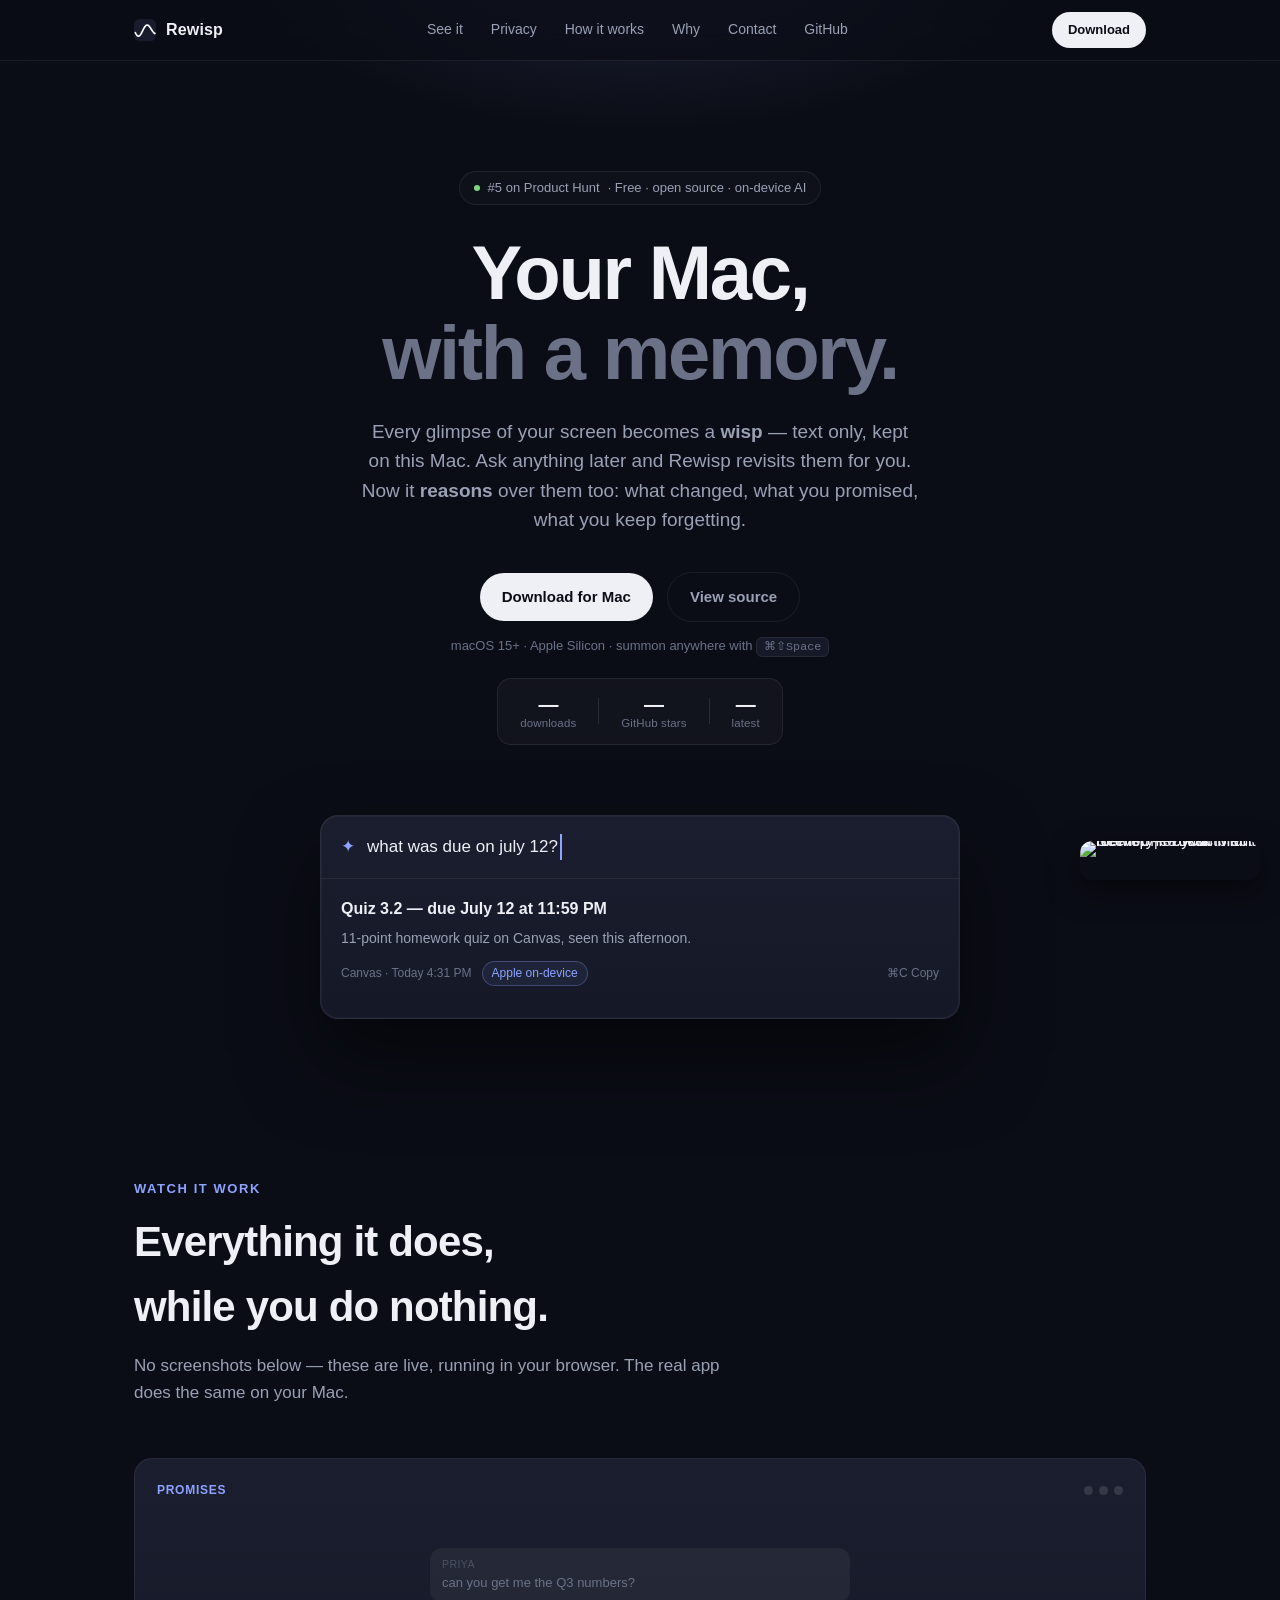
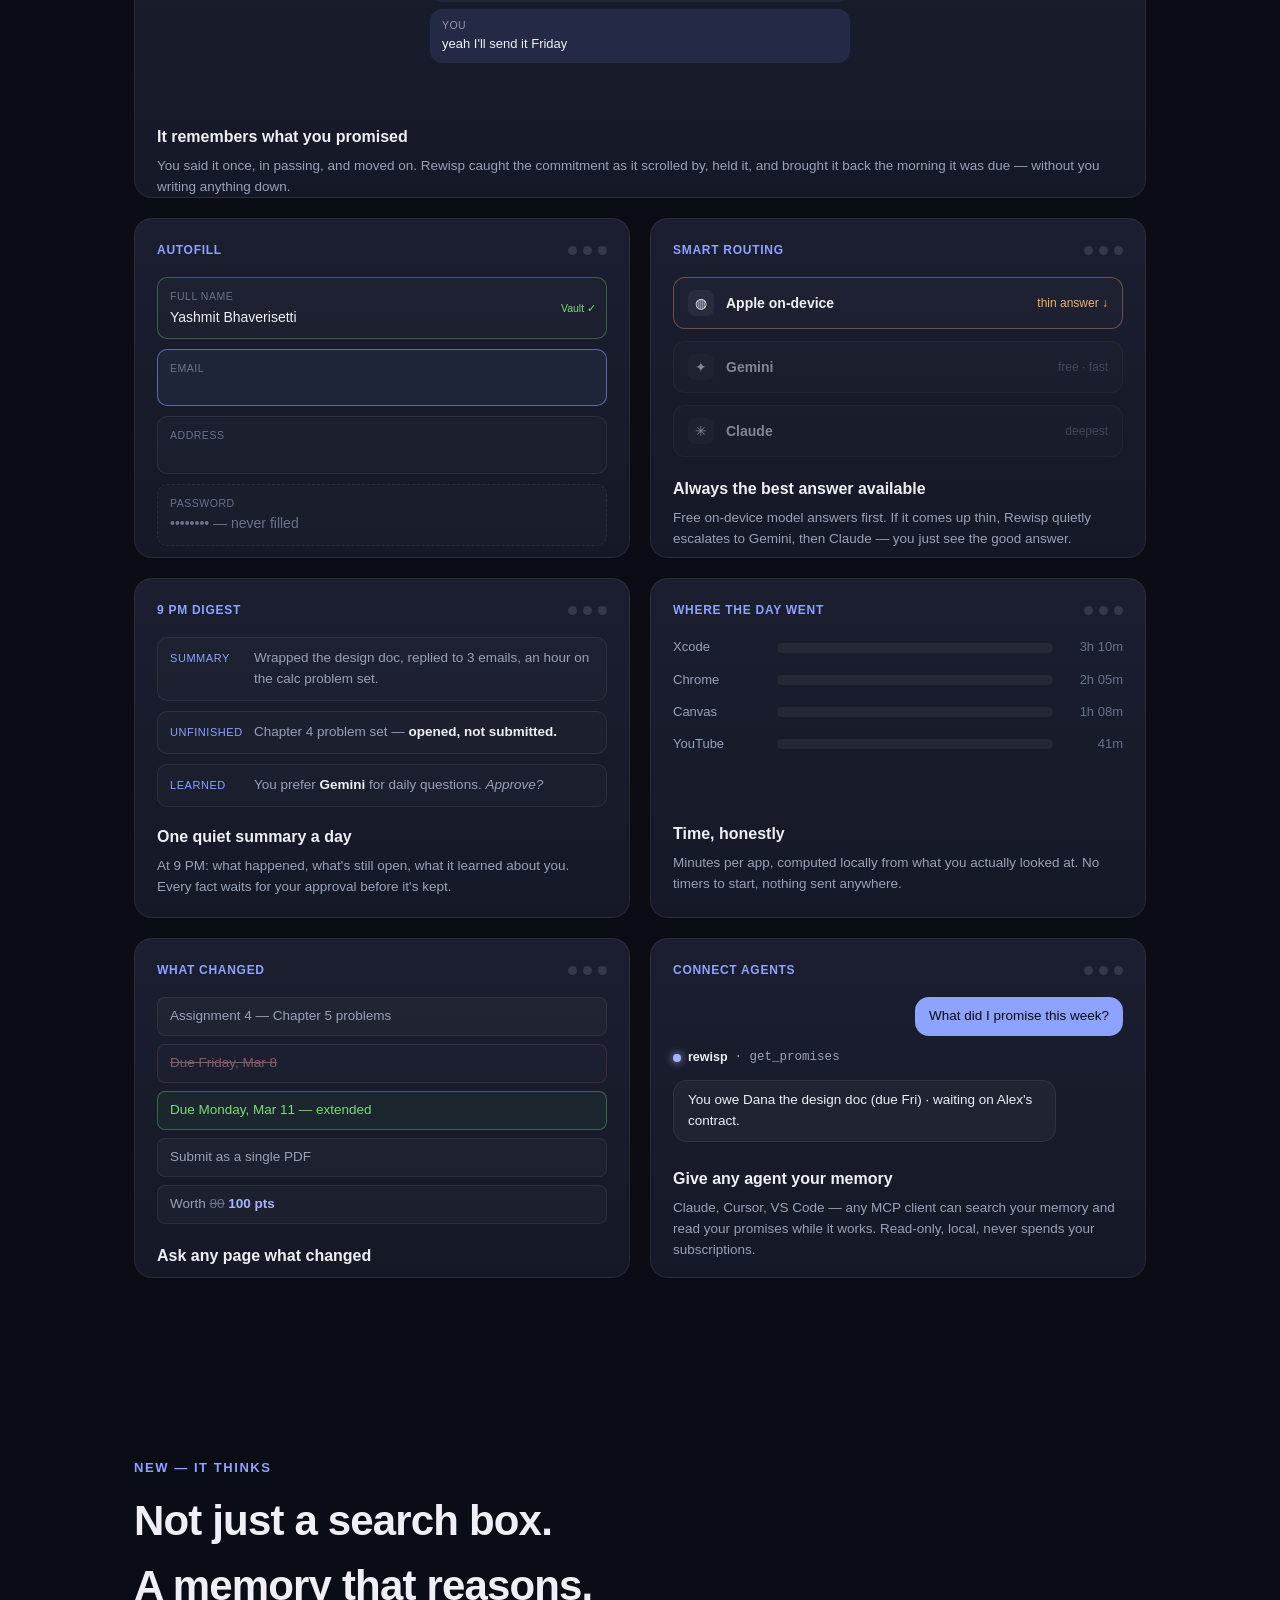
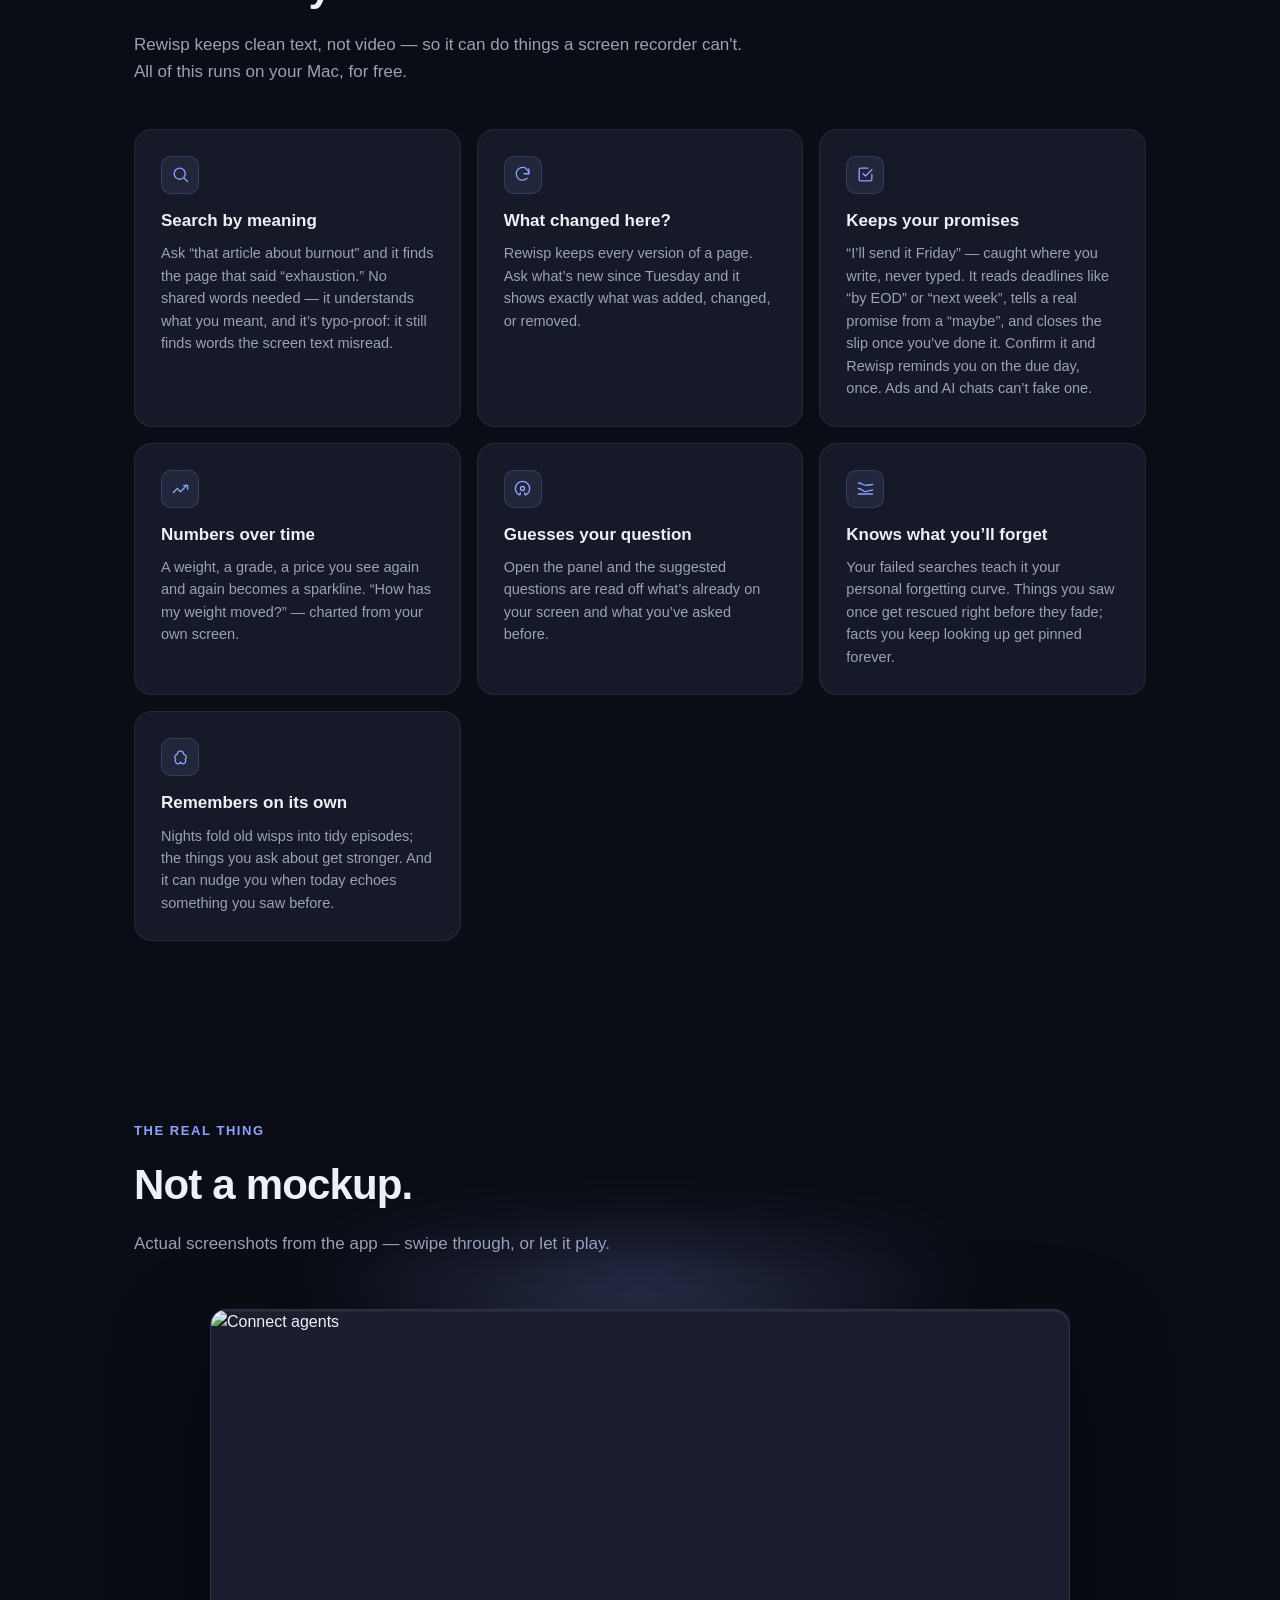
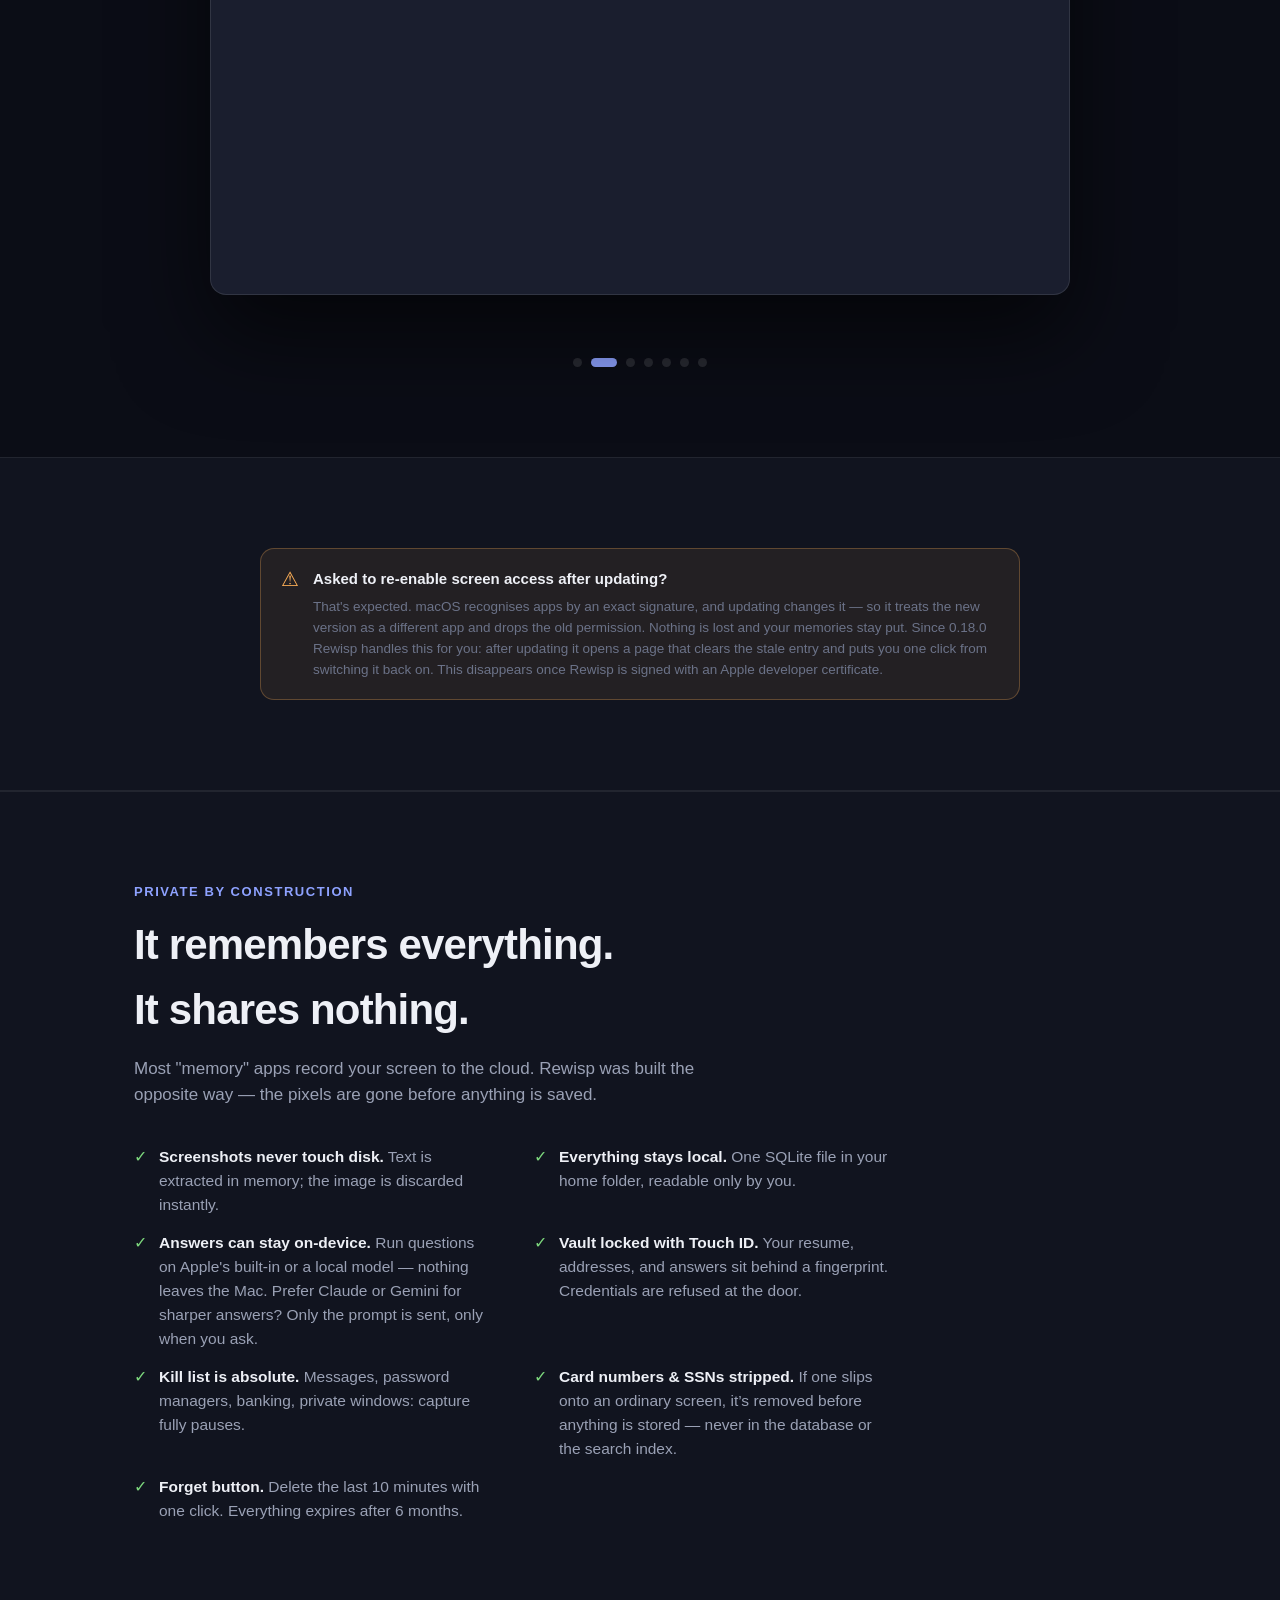
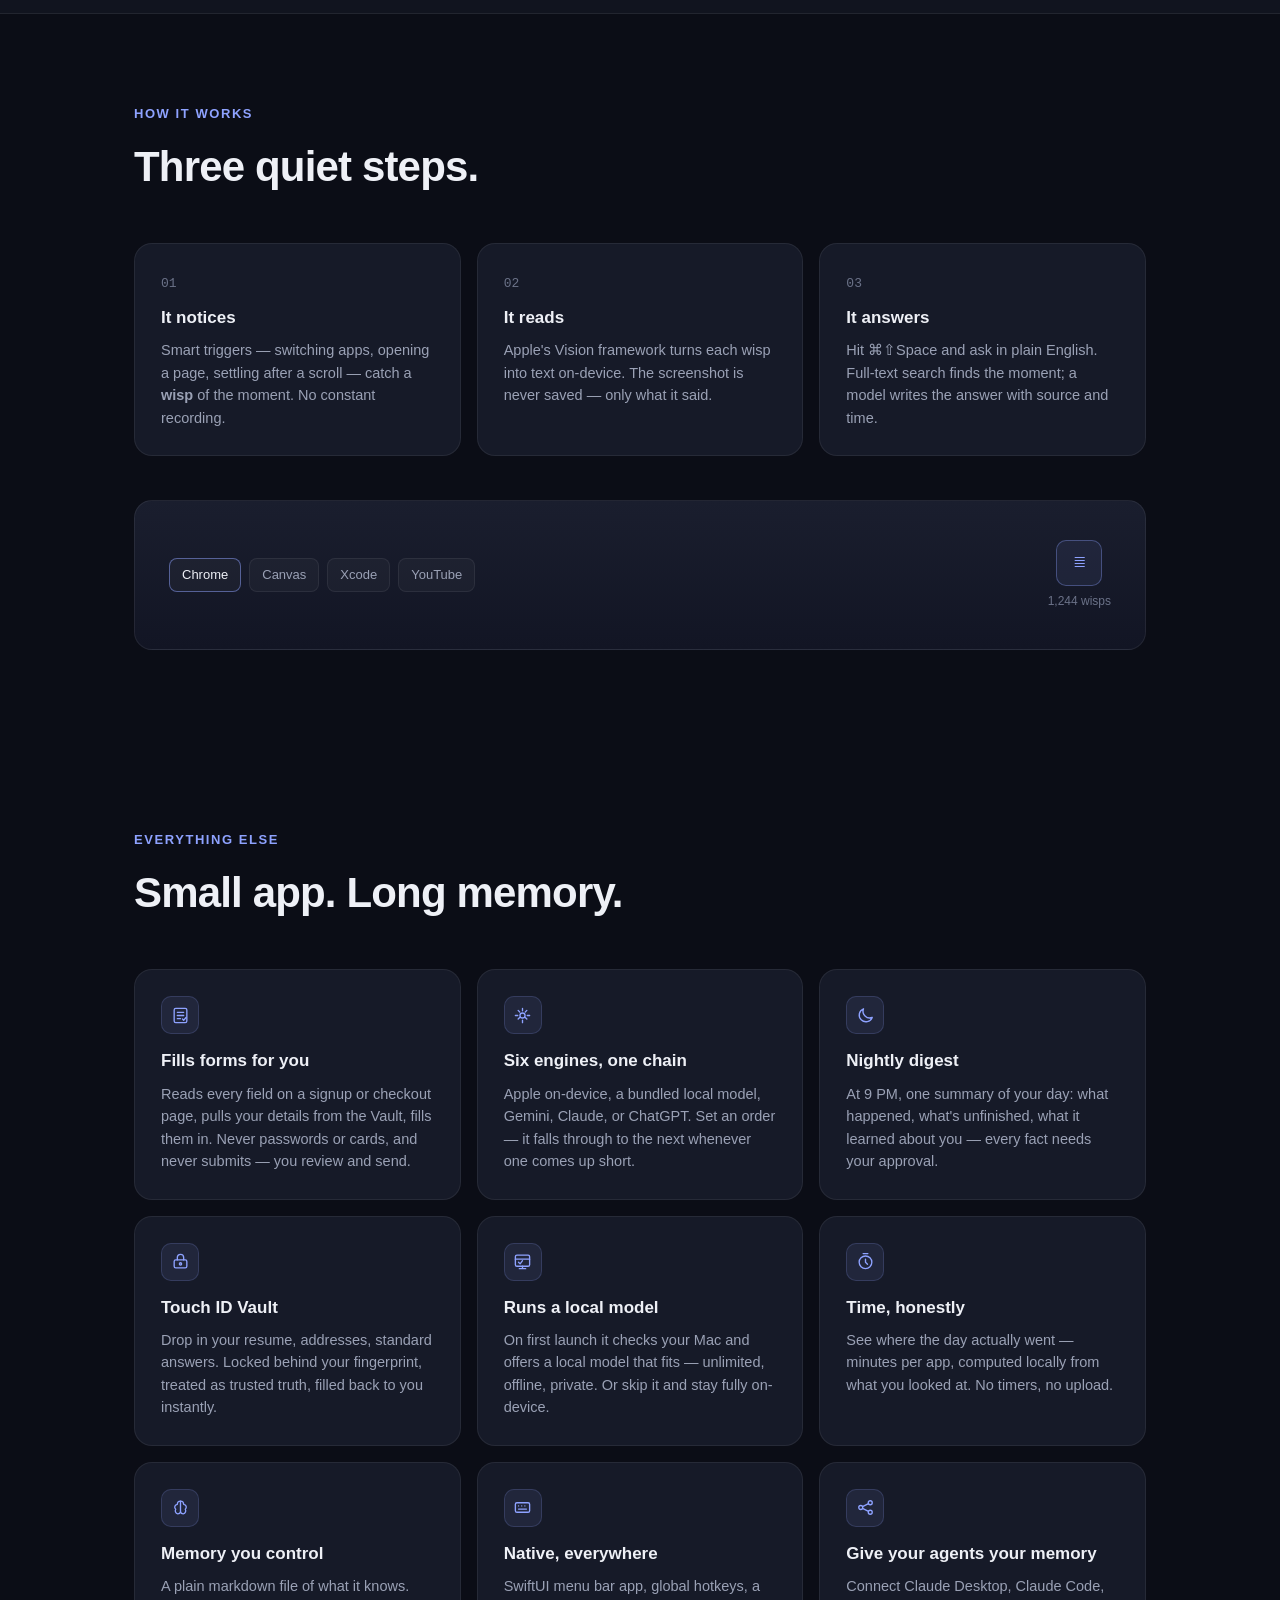
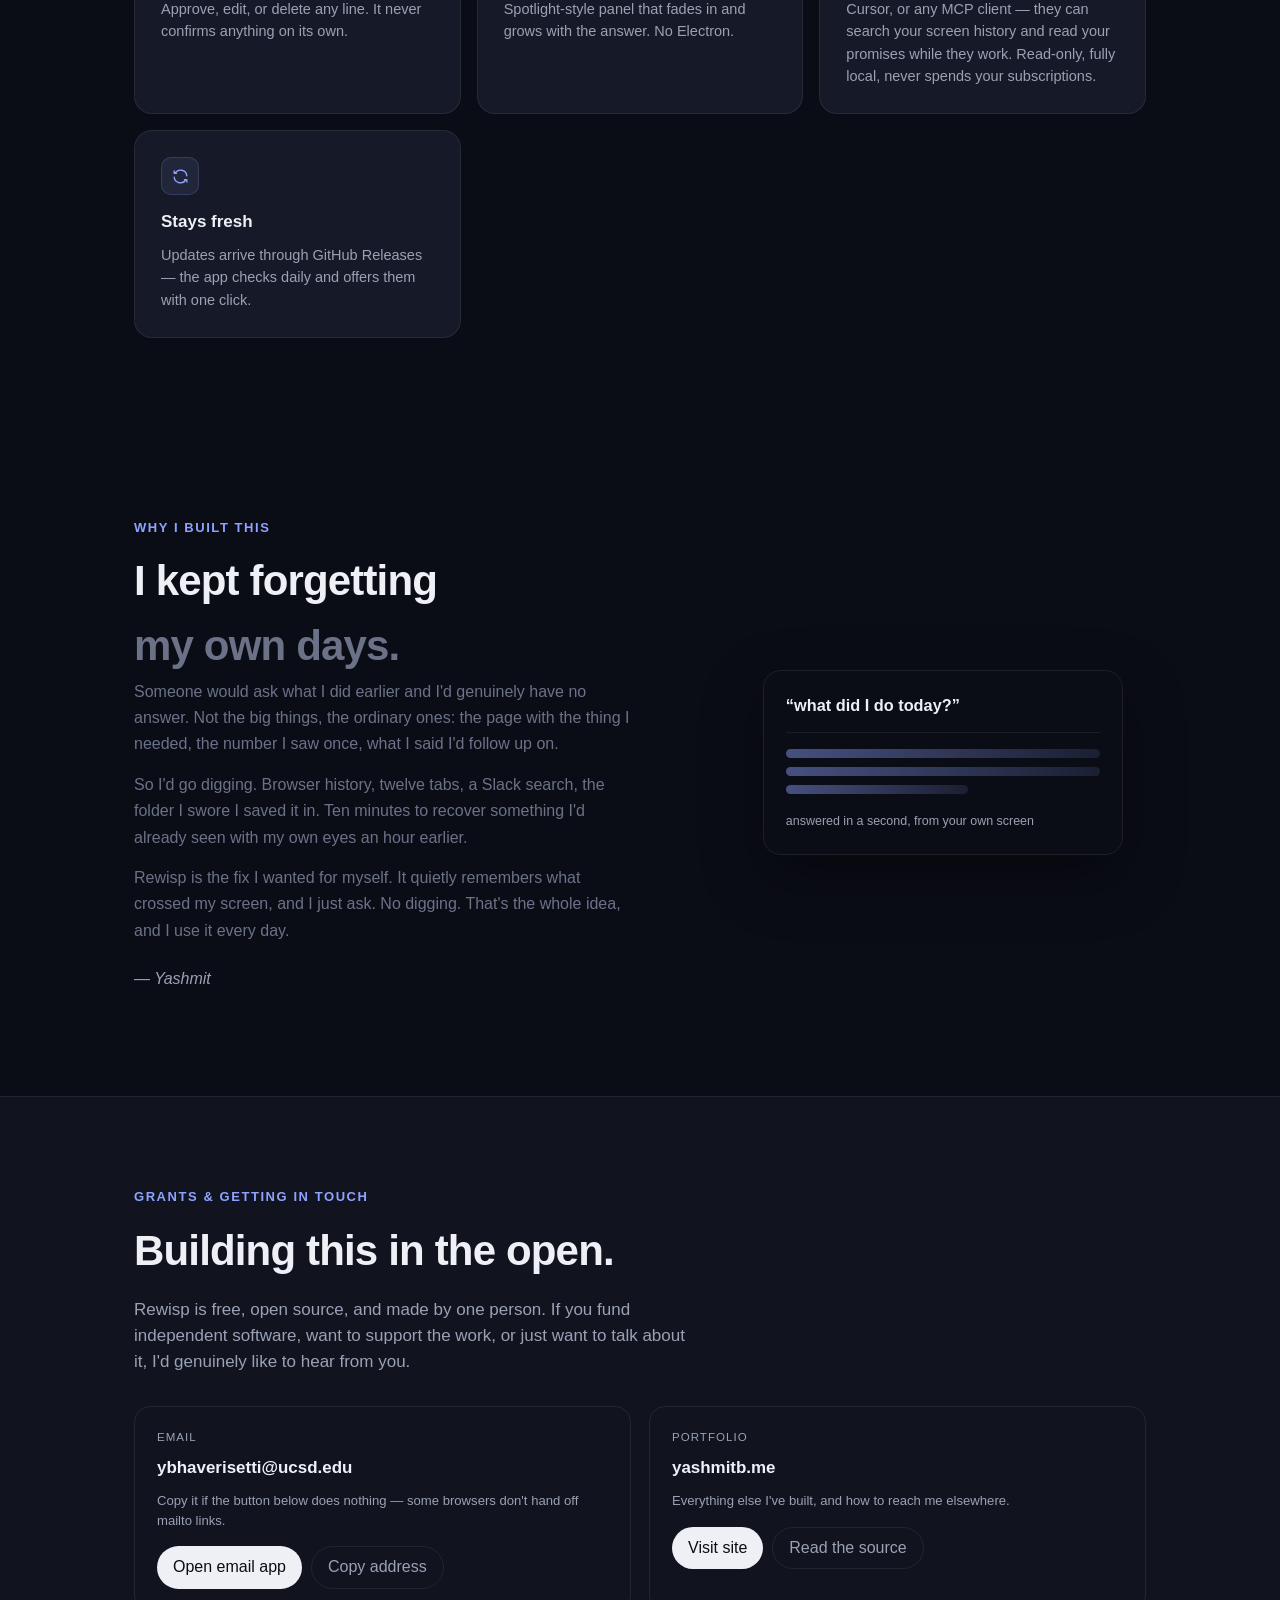
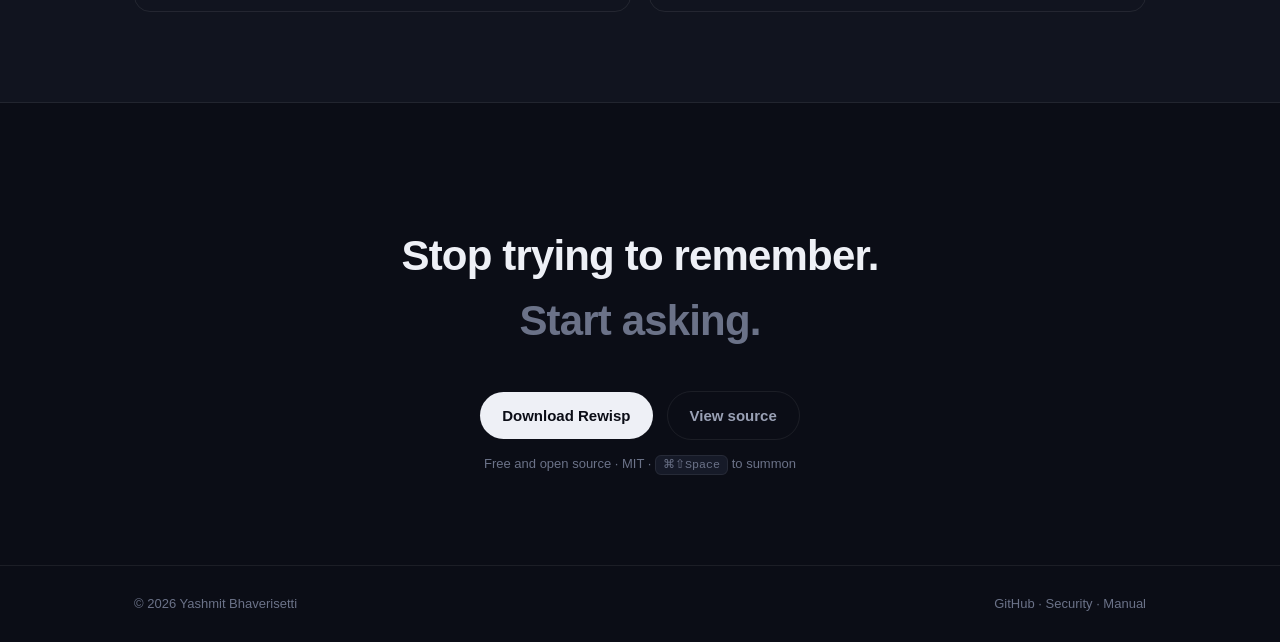
==== commit b0dd27fa: "release: v0.27.0 — privacy + smarter memory Six research-backed upgrades, each with its own tests (2" ====
--- a/site/index.html
+++ b/site/index.html
@@ -6,7 +6,7 @@
 <title>Rewisp — an ambient memory for your Mac</title>
 <meta name="description" content="Rewisp remembers the text of everything you see on your Mac, so you can ask about it later. Private by construction — screenshots never touch disk.">
 <link rel="icon" href="data:image/svg+xml,%3Csvg xmlns='http://www.w3.org/2000/svg' viewBox='0 0 24 24'%3E%3Crect width='24' height='24' rx='6' fill='%23181c2c'/%3E%3Cpath d='M 1.44 14.80 L 1.97 15.86 L 2.50 16.79 L 3.02 17.55 L 3.55 18.13 L 4.08 18.52 L 4.61 18.71 L 5.14 18.69 L 5.66 18.48 L 6.19 18.07 L 6.72 17.50 L 7.25 16.78 L 7.78 15.93 L 8.30 14.98 L 8.83 13.96 L 9.36 12.91 L 9.89 11.86 L 10.42 10.84 L 10.94 9.87 L 11.47 8.99 L 12.00 8.23 L 12.53 7.59 L 13.06 7.10 L 13.58 6.77 L 14.11 6.60 L 14.64 6.60 L 15.17 6.76 L 15.70 7.07 L 16.22 7.52 L 16.75 8.09 L 17.28 8.75 L 17.81 9.50 L 18.34 10.30 L 18.86 11.13 L 19.39 11.96 L 19.92 12.77 L 20.45 13.52 L 20.98 14.21 L 21.50 14.82 L 22.03 15.32 L 22.56 15.70' stroke='%23fff' stroke-width='1.8' stroke-linecap='round' stroke-linejoin='round' fill='none'/%3E%3Ccircle cx='22.56' cy='15.70' r='1.0' fill='%23fff'/%3E%3C/svg%3E">
-<link rel="stylesheet" href="css/styles.css?v=20260721b">
+<link rel="stylesheet" href="css/styles.css?v=20260722a">
 </head>
 <body>
 
@@ -216,7 +216,7 @@
     <h2 class="reveal d1">Not just a search box.<br><span class="soft">A memory that reasons.</span></h2>
     <p class="lead reveal d2">Rewisp keeps clean text, not video — so it can do things a screen recorder can't. All of this runs on your Mac, for free.</p>
     <div class="grid">
-      <div class="card reveal"><div class="ic"><svg viewBox="0 0 24 24"><circle cx="11" cy="11" r="7"/><path d="M21 21l-4.3-4.3"/></svg></div><h3>Search by meaning</h3><p>Ask “that article about burnout” and it finds the page that said “exhaustion.” No shared words needed — it understands what you meant.</p></div>
+      <div class="card reveal"><div class="ic"><svg viewBox="0 0 24 24"><circle cx="11" cy="11" r="7"/><path d="M21 21l-4.3-4.3"/></svg></div><h3>Search by meaning</h3><p>Ask “that article about burnout” and it finds the page that said “exhaustion.” No shared words needed — it understands what you meant, and it’s typo-proof: it still finds words the screen text misread.</p></div>
       <div class="card reveal d1"><div class="ic"><svg viewBox="0 0 24 24"><path d="M20 11a8 8 0 1 0-2.3 5.7"/><path d="M20 5v6h-6"/></svg></div><h3>What changed here?</h3><p>Rewisp keeps every version of a page. Ask what’s new since Tuesday and it shows exactly what was added, changed, or removed.</p></div>
       <div class="card reveal d2"><div class="ic"><svg viewBox="0 0 24 24"><path d="M9 11l3 3 8-8"/><path d="M20 12v6a2 2 0 0 1-2 2H6a2 2 0 0 1-2-2V6a2 2 0 0 1 2-2h9"/></svg></div><h3>Keeps your promises</h3><p>“I’ll send it Friday” — caught where you write, never typed. It reads deadlines like “by EOD” or “next week”, tells a real promise from a “maybe”, and closes the slip once you’ve done it. Confirm it and Rewisp reminds you on the due day, once. Ads and AI chats can’t fake one.</p></div>
       <div class="card reveal"><div class="ic"><svg viewBox="0 0 24 24"><path d="M3 17l5-5 4 4 8-8"/><path d="M21 8h-5m5 0v5"/></svg></div><h3>Numbers over time</h3><p>A weight, a grade, a price you see again and again becomes a sparkline. “How has my weight moved?” — charted from your own screen.</p></div>
@@ -285,6 +285,7 @@
       <li><span class="tick">✓</span><span><b>Answers can stay on-device.</b> Run questions on Apple's built-in or a local model — nothing leaves the Mac. Prefer Claude or Gemini for sharper answers? Only the prompt is sent, only when you ask.</span></li>
       <li><span class="tick">✓</span><span><b>Vault locked with Touch ID.</b> Your resume, addresses, and answers sit behind a fingerprint. Credentials are refused at the door.</span></li>
       <li><span class="tick">✓</span><span><b>Kill list is absolute.</b> Messages, password managers, banking, private windows: capture fully pauses.</span></li>
+      <li><span class="tick">✓</span><span><b>Card numbers &amp; SSNs stripped.</b> If one slips onto an ordinary screen, it’s removed before anything is stored — never in the database or the search index.</span></li>
       <li><span class="tick">✓</span><span><b>Forget button.</b> Delete the last 10 minutes with one click. Everything expires after 6 months.</span></li>
     </ul>
   </div>
@@ -431,7 +432,7 @@
   <img alt="Rewisp — an ambient memory for your Mac - See it once. Ask forever. | Product Hunt" width="250" height="54" loading="lazy" src="https://api.producthunt.com/widgets/embed-image/v1/featured.svg?post_id=1199790&theme=dark&t=1784448393504">
 </a>
 
-<script src="js/demos.js?v=20260720a"></script>
+<script src="js/demos.js?v=20260722a"></script>
 
 <!-- Analytics: GoatCounter. No cookies, no personal data, no cross-site tracking,
      nothing that needs a consent banner — which matters here, because a page
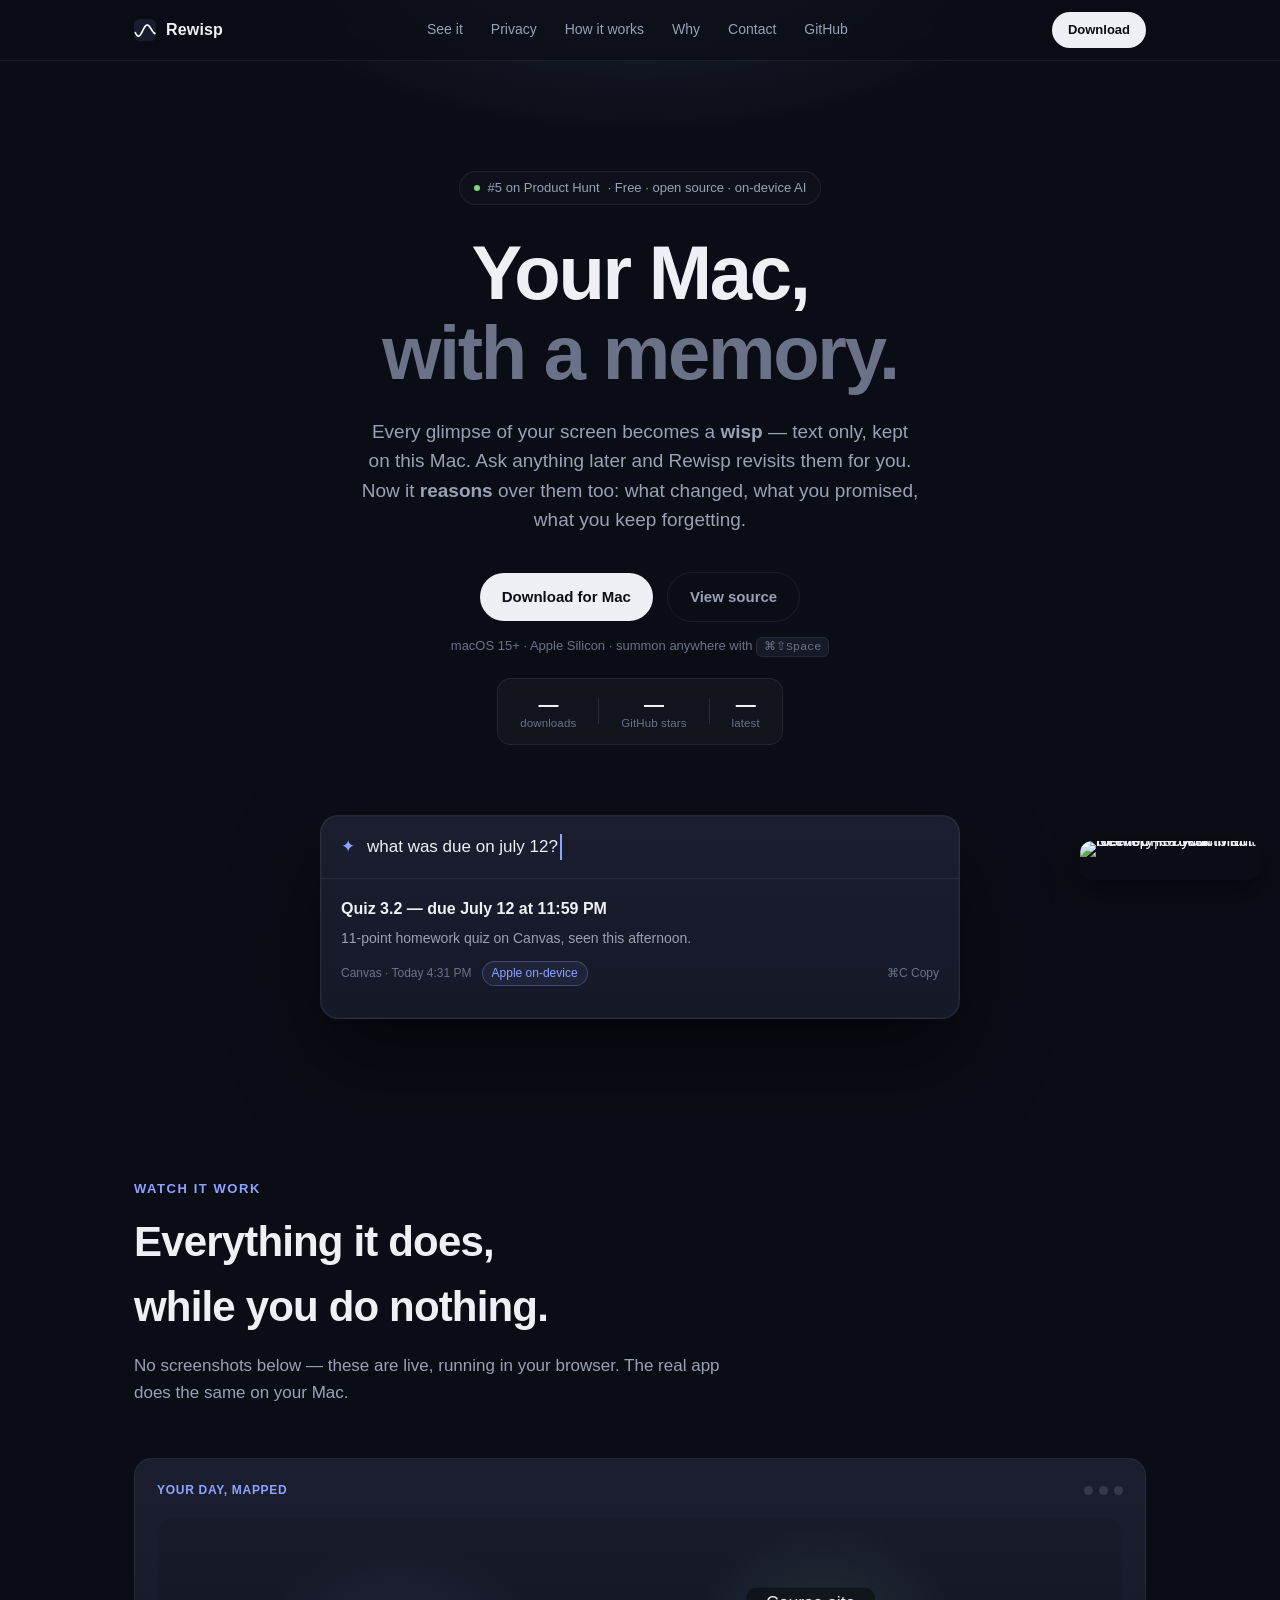
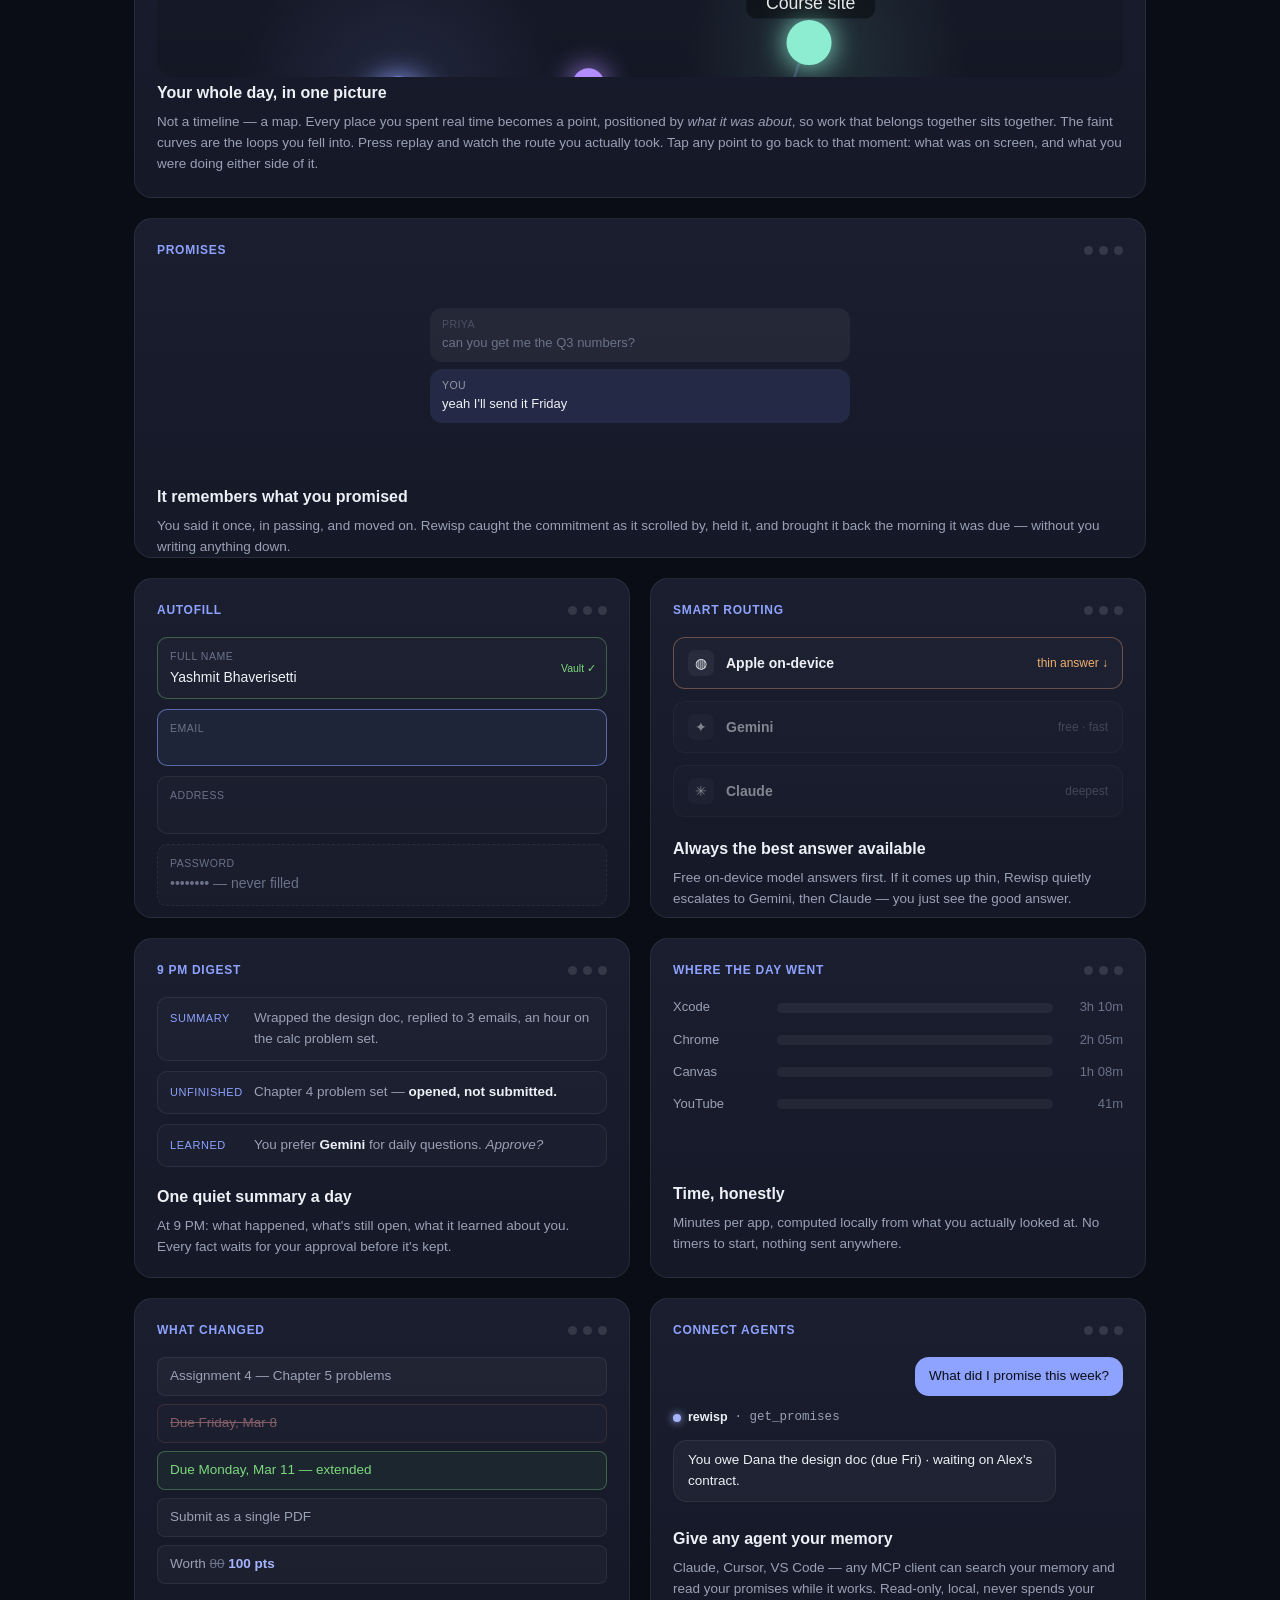
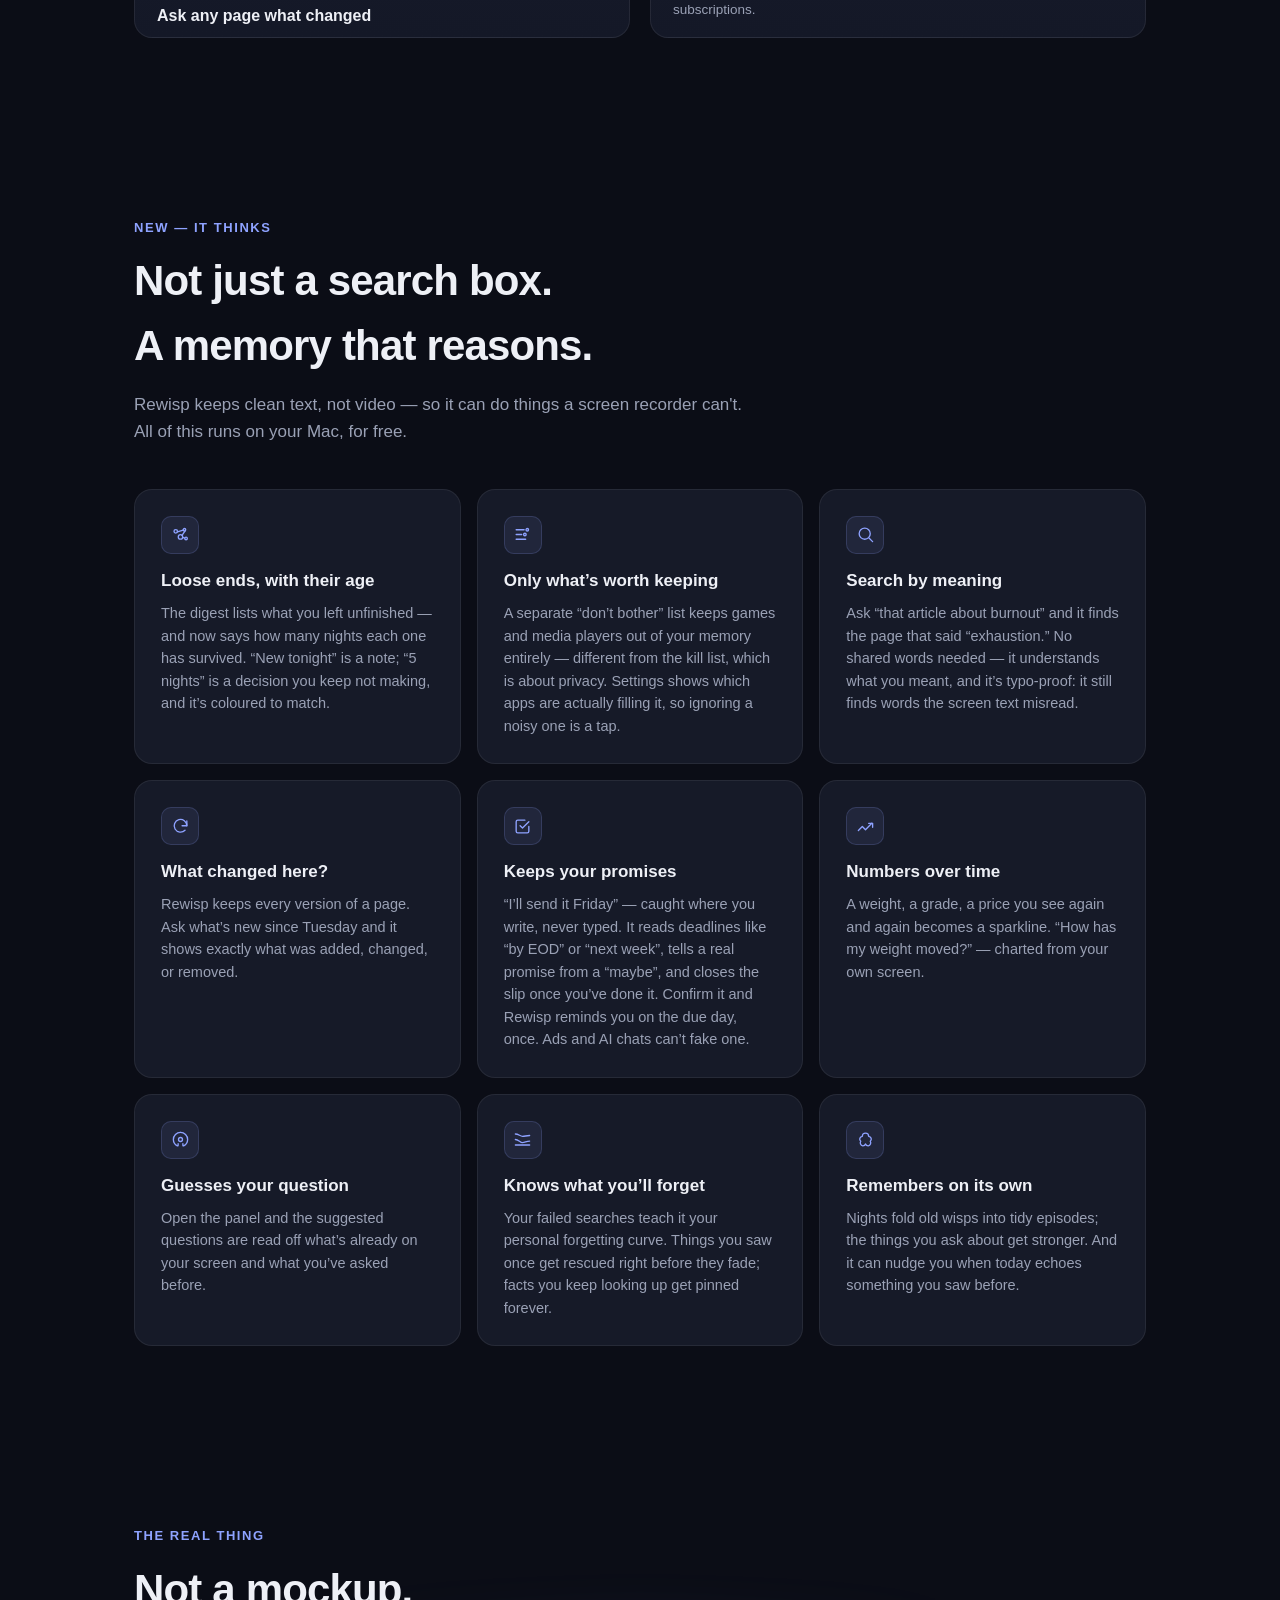
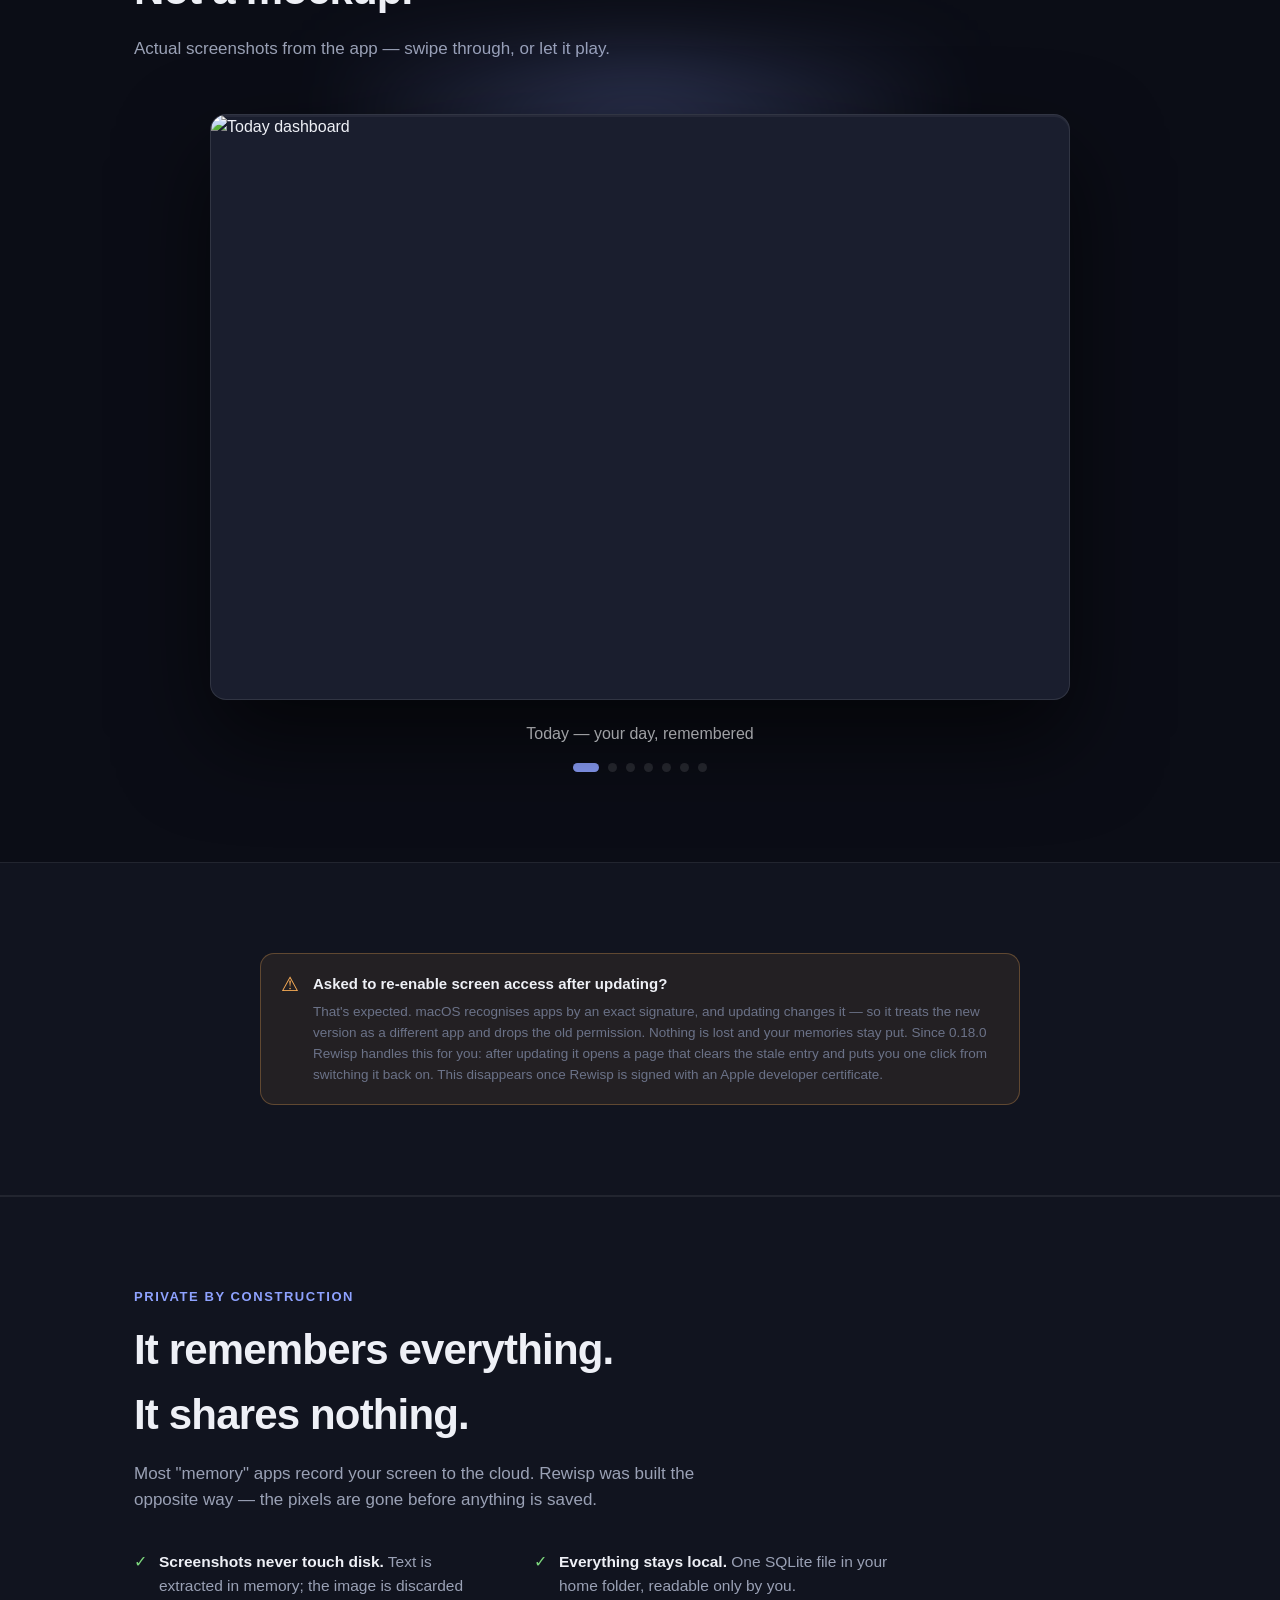
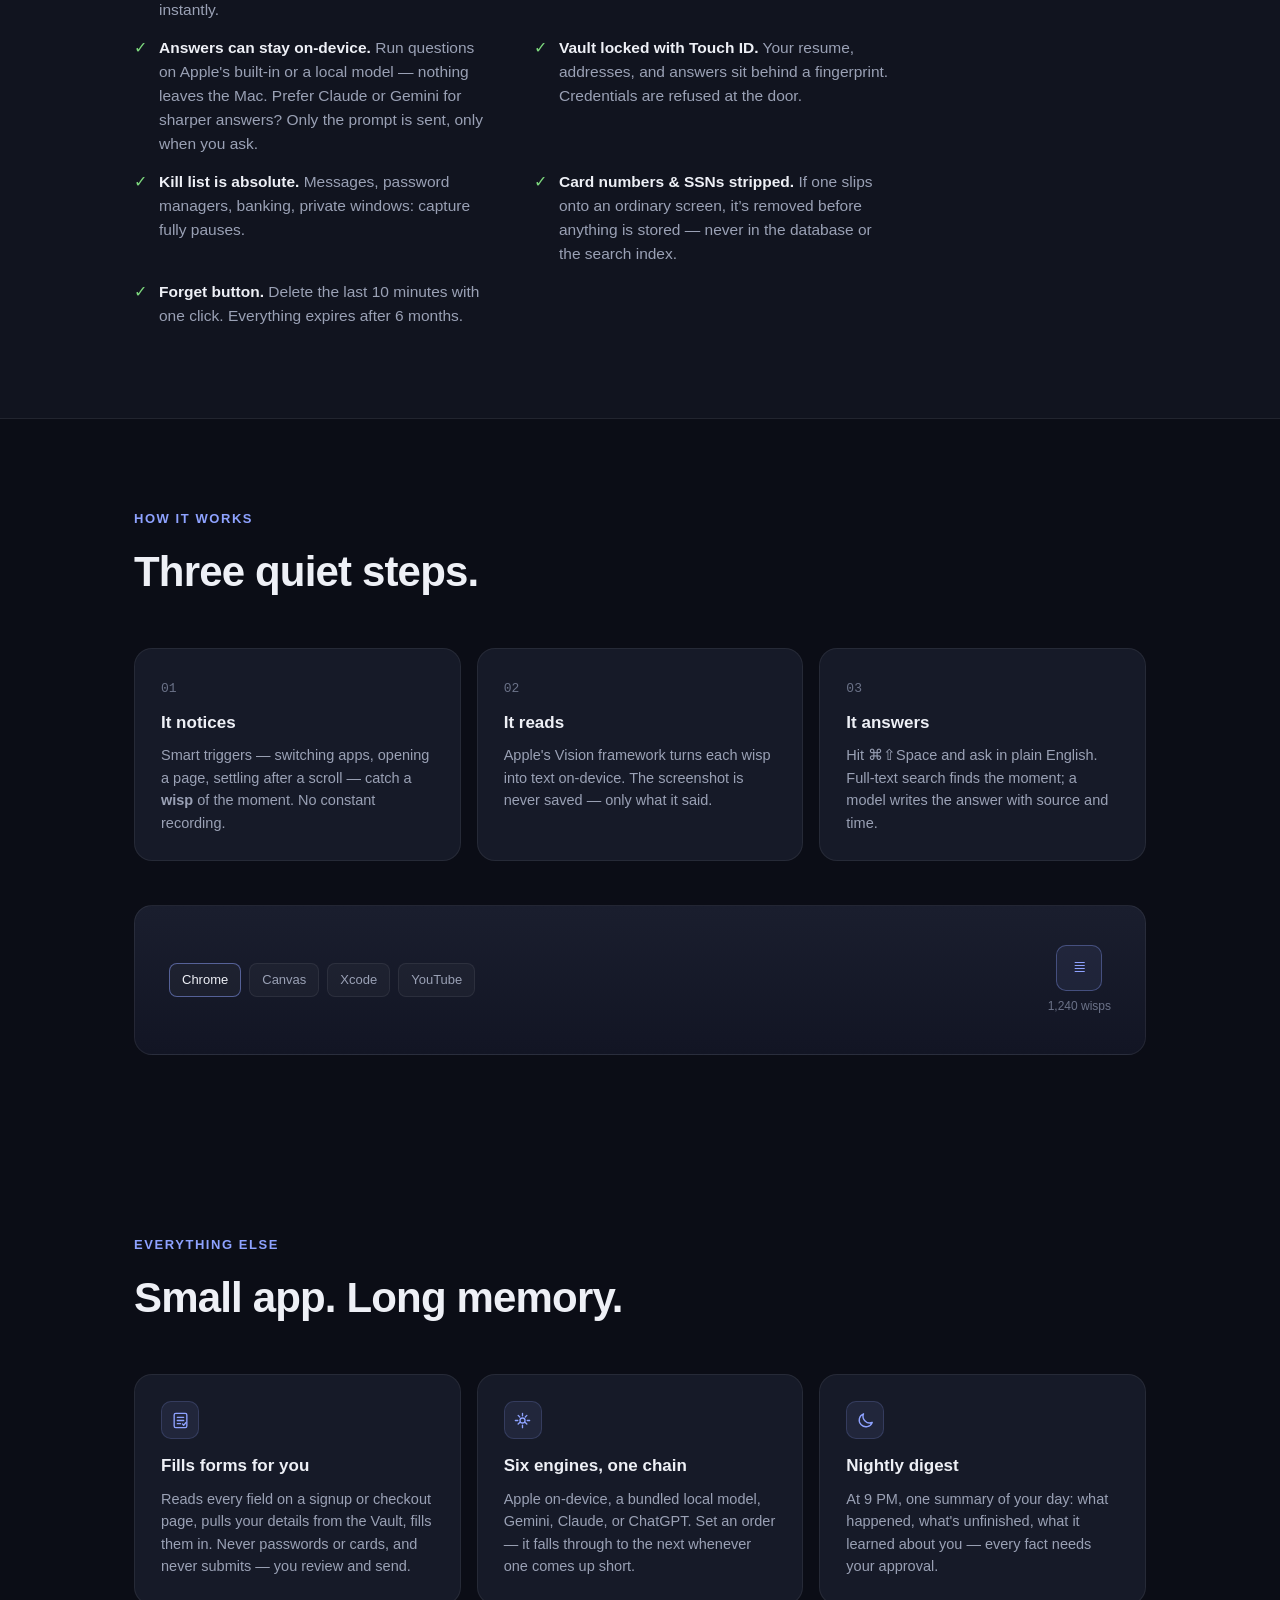
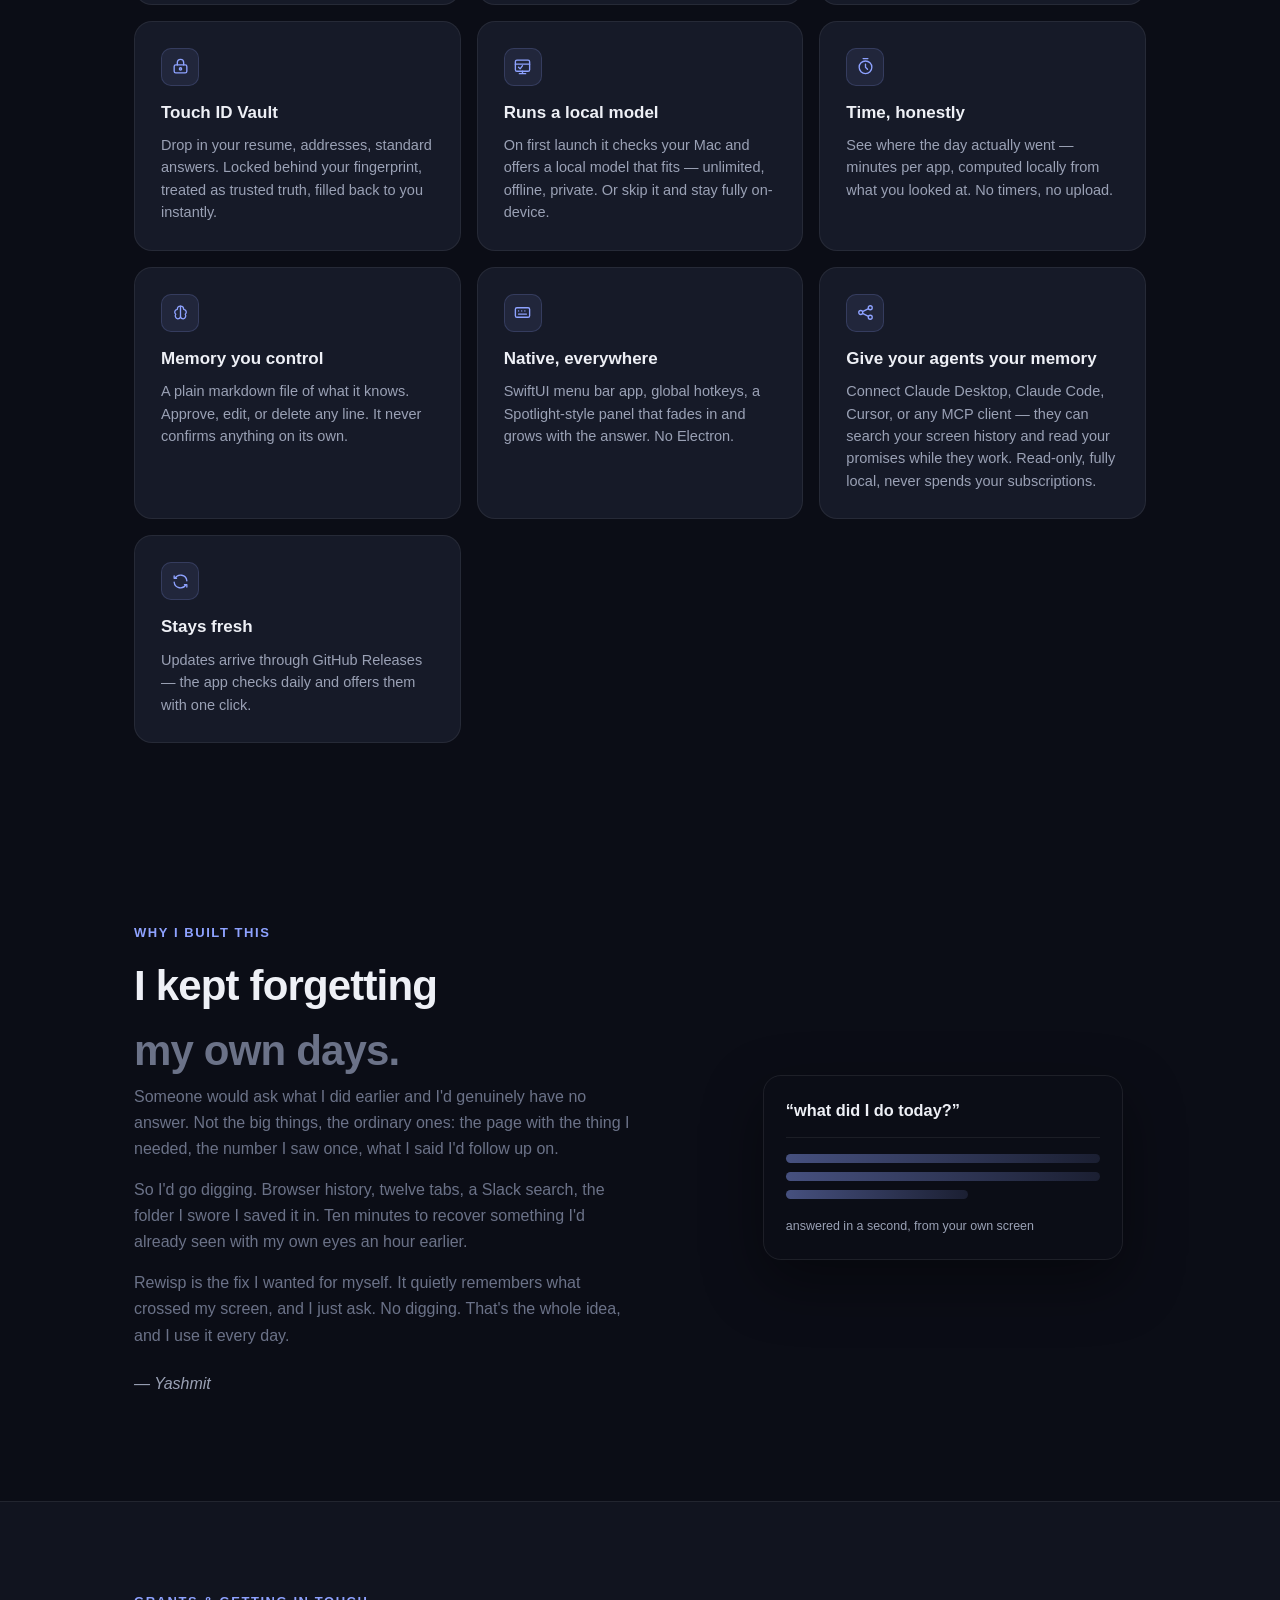
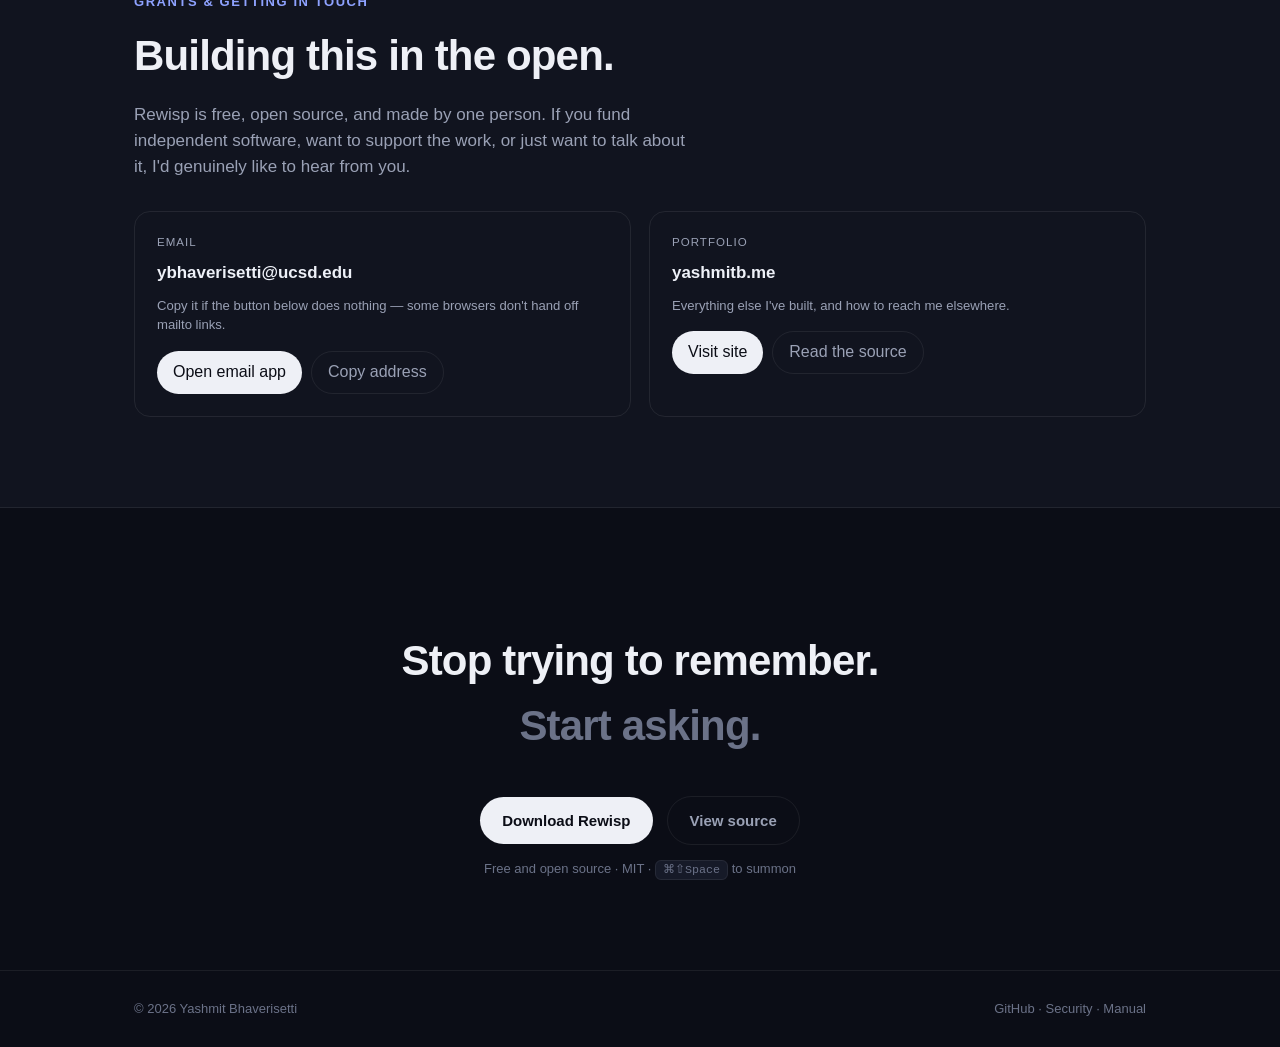
==== commit 7686df88: "release: v0.29.0 — your day as a map, and threads that show their age Seven developer-channel builds" ====
--- a/site/index.html
+++ b/site/index.html
@@ -6,7 +6,7 @@
 <title>Rewisp — an ambient memory for your Mac</title>
 <meta name="description" content="Rewisp remembers the text of everything you see on your Mac, so you can ask about it later. Private by construction — screenshots never touch disk.">
 <link rel="icon" href="data:image/svg+xml,%3Csvg xmlns='http://www.w3.org/2000/svg' viewBox='0 0 24 24'%3E%3Crect width='24' height='24' rx='6' fill='%23181c2c'/%3E%3Cpath d='M 1.44 14.80 L 1.97 15.86 L 2.50 16.79 L 3.02 17.55 L 3.55 18.13 L 4.08 18.52 L 4.61 18.71 L 5.14 18.69 L 5.66 18.48 L 6.19 18.07 L 6.72 17.50 L 7.25 16.78 L 7.78 15.93 L 8.30 14.98 L 8.83 13.96 L 9.36 12.91 L 9.89 11.86 L 10.42 10.84 L 10.94 9.87 L 11.47 8.99 L 12.00 8.23 L 12.53 7.59 L 13.06 7.10 L 13.58 6.77 L 14.11 6.60 L 14.64 6.60 L 15.17 6.76 L 15.70 7.07 L 16.22 7.52 L 16.75 8.09 L 17.28 8.75 L 17.81 9.50 L 18.34 10.30 L 18.86 11.13 L 19.39 11.96 L 19.92 12.77 L 20.45 13.52 L 20.98 14.21 L 21.50 14.82 L 22.03 15.32 L 22.56 15.70' stroke='%23fff' stroke-width='1.8' stroke-linecap='round' stroke-linejoin='round' fill='none'/%3E%3Ccircle cx='22.56' cy='15.70' r='1.0' fill='%23fff'/%3E%3C/svg%3E">
-<link rel="stylesheet" href="css/styles.css?v=20260722a">
+<link rel="stylesheet" href="css/styles.css?v=20260731a">
 </head>
 <body>
 
@@ -78,7 +78,47 @@
     <p class="lead reveal d2">No screenshots below — these are live, running in your browser. The real app does the same on your Mac.</p>
 
     <div class="demos">
-      <!-- promises — first, because it's the thing nothing else does -->
+      <!-- the day map — leads, because it's the first thing you see in the app.
+           Everything in this illustration is invented: it shows the shape of a
+           day, never anyone's actual pages. -->
+      <div class="panel reveal wide" id="map-demo">
+        <div class="ph"><span class="tag">Your day, mapped</span><span class="dots"><i></i><i></i><i></i></span></div>
+        <div class="map-stage">
+          <svg viewBox="0 0 600 250" class="map-svg" aria-label="A day drawn as a map: dots for places, grouped by topic">
+            <defs>
+              <radialGradient id="neb1"><stop offset="0" stop-color="#8ea2ff" stop-opacity=".13"/><stop offset="1" stop-color="#8ea2ff" stop-opacity="0"/></radialGradient>
+              <radialGradient id="neb2"><stop offset="0" stop-color="#8cedd1" stop-opacity=".12"/><stop offset="1" stop-color="#8cedd1" stop-opacity="0"/></radialGradient>
+              <radialGradient id="neb3"><stop offset="0" stop-color="#ffc48e" stop-opacity=".11"/><stop offset="1" stop-color="#ffc48e" stop-opacity="0"/></radialGradient>
+            </defs>
+            <!-- topic clouds -->
+            <circle cx="150" cy="120" r="105" fill="url(#neb1)"/>
+            <circle cx="415" cy="90"  r="88"  fill="url(#neb2)"/>
+            <circle cx="405" cy="195" r="66"  fill="url(#neb3)"/>
+            <!-- the loops: places you kept bouncing between -->
+            <path class="map-edge" d="M150 118 Q210 92 268 104"/>
+            <path class="map-edge" d="M150 118 Q140 165 116 186"/>
+            <path class="map-edge" d="M405 78 Q380 120 405 190"/>
+            <!-- the path you took, drawn as a travelling comet -->
+            <path class="map-trace" d="M116 186 L150 118 L268 104 L405 78 L448 108 L405 190"/>
+            <!-- places, sized by how long you were there -->
+            <g class="map-node"><circle cx="150" cy="118" r="19" fill="#8ea2ff"/></g>
+            <g class="map-node"><circle cx="116" cy="186" r="8"  fill="#8ea2ff"/></g>
+            <g class="map-node"><circle cx="268" cy="104" r="10" fill="#b08cff"/></g>
+            <g class="map-node"><circle cx="405" cy="78"  r="14" fill="#8cedd1"/></g>
+            <g class="map-node"><circle cx="448" cy="108" r="7"  fill="#8cedd1"/></g>
+            <g class="map-node"><circle cx="405" cy="190" r="12" fill="#ffc48e"/></g>
+            <!-- labels -->
+            <g class="map-lab"><rect x="96"  y="142" width="112" height="19" rx="6"/><text x="152" y="155">Thesis — chapter 3</text></g>
+            <g class="map-lab"><rect x="222" y="122" width="94"  height="19" rx="6"/><text x="269" y="135">Stack Overflow</text></g>
+            <g class="map-lab"><rect x="366" y="44"  width="80"  height="19" rx="6"/><text x="406" y="57">Course site</text></g>
+            <g class="map-lab"><rect x="366" y="210" width="80"  height="19" rx="6"/><text x="406" y="223">YouTube</text></g>
+          </svg>
+        </div>
+        <h3>Your whole day, in one picture</h3>
+        <p class="cap">Not a timeline — a map. Every place you spent real time becomes a point, positioned by <em>what it was about</em>, so work that belongs together sits together. The faint curves are the loops you fell into. Press replay and watch the route you actually took. Tap any point to go back to that moment: what was on screen, and what you were doing either side of it.</p>
+      </div>
+
+      <!-- promises — the thing nothing else does -->
       <div class="panel reveal wide" id="promise-demo">
         <div class="ph"><span class="tag">Promises</span><span class="dots"><i></i><i></i><i></i></span></div>
         <div class="pr-stage">
@@ -216,6 +256,10 @@
     <h2 class="reveal d1">Not just a search box.<br><span class="soft">A memory that reasons.</span></h2>
     <p class="lead reveal d2">Rewisp keeps clean text, not video — so it can do things a screen recorder can't. All of this runs on your Mac, for free.</p>
     <div class="grid">
+      <div class="card reveal"><div class="ic"><svg viewBox="0 0 24 24"><circle cx="6" cy="8" r="2.2"/><circle cx="17" cy="6" r="1.6"/><circle cx="12" cy="15" r="2.8"/><circle cx="19" cy="17" r="1.6"/><path d="M8.1 8.6 15.4 6.4M13.9 13.2 17.6 7.6M14.6 15.6 17.4 16.6"/></svg></div><h3>Loose ends, with their age</h3><p>The digest lists what you left unfinished — and now says how many nights each one has survived. “New tonight” is a note; “5 nights” is a decision you keep not making, and it’s coloured to match.</p></div>
+
+      <div class="card reveal d2"><div class="ic"><svg viewBox="0 0 24 24"><path d="M4 6h10M4 12h7M4 18h12"/><circle cx="18" cy="6" r="1.6"/><circle cx="15" cy="12" r="1.6"/></svg></div><h3>Only what’s worth keeping</h3><p>A separate “don’t bother” list keeps games and media players out of your memory entirely — different from the kill list, which is about privacy. Settings shows which apps are actually filling it, so ignoring a noisy one is a tap.</p></div>
+
       <div class="card reveal"><div class="ic"><svg viewBox="0 0 24 24"><circle cx="11" cy="11" r="7"/><path d="M21 21l-4.3-4.3"/></svg></div><h3>Search by meaning</h3><p>Ask “that article about burnout” and it finds the page that said “exhaustion.” No shared words needed — it understands what you meant, and it’s typo-proof: it still finds words the screen text misread.</p></div>
       <div class="card reveal d1"><div class="ic"><svg viewBox="0 0 24 24"><path d="M20 11a8 8 0 1 0-2.3 5.7"/><path d="M20 5v6h-6"/></svg></div><h3>What changed here?</h3><p>Rewisp keeps every version of a page. Ask what’s new since Tuesday and it shows exactly what was added, changed, or removed.</p></div>
       <div class="card reveal d2"><div class="ic"><svg viewBox="0 0 24 24"><path d="M9 11l3 3 8-8"/><path d="M20 12v6a2 2 0 0 1-2 2H6a2 2 0 0 1-2-2V6a2 2 0 0 1 2-2h9"/></svg></div><h3>Keeps your promises</h3><p>“I’ll send it Friday” — caught where you write, never typed. It reads deadlines like “by EOD” or “next week”, tells a real promise from a “maybe”, and closes the slip once you’ve done it. Confirm it and Rewisp reminds you on the due day, once. Ads and AI chats can’t fake one.</p></div>
@@ -432,7 +476,7 @@
   <img alt="Rewisp — an ambient memory for your Mac - See it once. Ask forever. | Product Hunt" width="250" height="54" loading="lazy" src="https://api.producthunt.com/widgets/embed-image/v1/featured.svg?post_id=1199790&theme=dark&t=1784448393504">
 </a>
 
-<script src="js/demos.js?v=20260722a"></script>
+<script src="js/demos.js?v=20260731a"></script>
 
 <!-- Analytics: GoatCounter. No cookies, no personal data, no cross-site tracking,
      nothing that needs a consent banner — which matters here, because a page
--- a/site/css/styles.css
+++ b/site/css/styles.css
@@ -609,3 +609,50 @@
 }
 .notice a { color: #ffb057; }
 @media (max-width: 560px) { .notice { padding: 15px 16px; gap: 11px; } }
+
+/* ── the day map illustration ─────────────────────────────────────────────
+   Mirrors what the app draws: places positioned by meaning, faint loops
+   between the ones you bounced across, and the route you took travelling
+   over the top. Everything in the markup is invented — it shows the SHAPE
+   of a day, never anyone's real pages. */
+.map-stage {
+  border-radius: var(--radius);
+  background: linear-gradient(180deg, #14172250, #0f111b60);
+  overflow: hidden;
+  margin-bottom: 4px;
+}
+.map-svg { display: block; width: 100%; height: auto; }
+
+.map-edge { fill: none; stroke: #8ea2ff; stroke-opacity: .22; stroke-width: 1.6; stroke-linecap: round; }
+
+/* The route draws itself, pauses, and repeats — the same idea as Replay in
+   the app, where the path is something you play rather than a static tangle. */
+.map-trace {
+  fill: none; stroke: #fff; stroke-opacity: .85; stroke-width: 1.6;
+  stroke-linecap: round; stroke-linejoin: round;
+  stroke-dasharray: 420; stroke-dashoffset: 420;
+  filter: drop-shadow(0 0 4px rgba(255,255,255,.35));
+}
+.reveal.in .map-trace { animation: map-draw 5.5s ease-in-out infinite; }
+@keyframes map-draw {
+  0%   { stroke-dashoffset: 420; }
+  45%  { stroke-dashoffset: 0; }
+  80%  { stroke-dashoffset: 0; opacity: 1; }
+  95%, 100% { stroke-dashoffset: 0; opacity: 0; }
+}
+
+.map-node circle { filter: drop-shadow(0 0 9px currentColor); }
+.map-node { color: #8ea2ff; }
+.map-node circle[fill="#8cedd1"] { color: #8cedd1; }
+.map-node circle[fill="#ffc48e"] { color: #ffc48e; }
+.map-node circle[fill="#b08cff"] { color: #b08cff; }
+
+.map-lab rect { fill: rgba(0,0,0,.42); }
+.map-lab text {
+  fill: rgba(255,255,255,.9); font-size: 11px; font-weight: 500;
+  text-anchor: middle; font-family: inherit;
+}
+
+@media (prefers-reduced-motion: reduce) {
+  .reveal.in .map-trace { animation: none; stroke-dashoffset: 0; }
+}
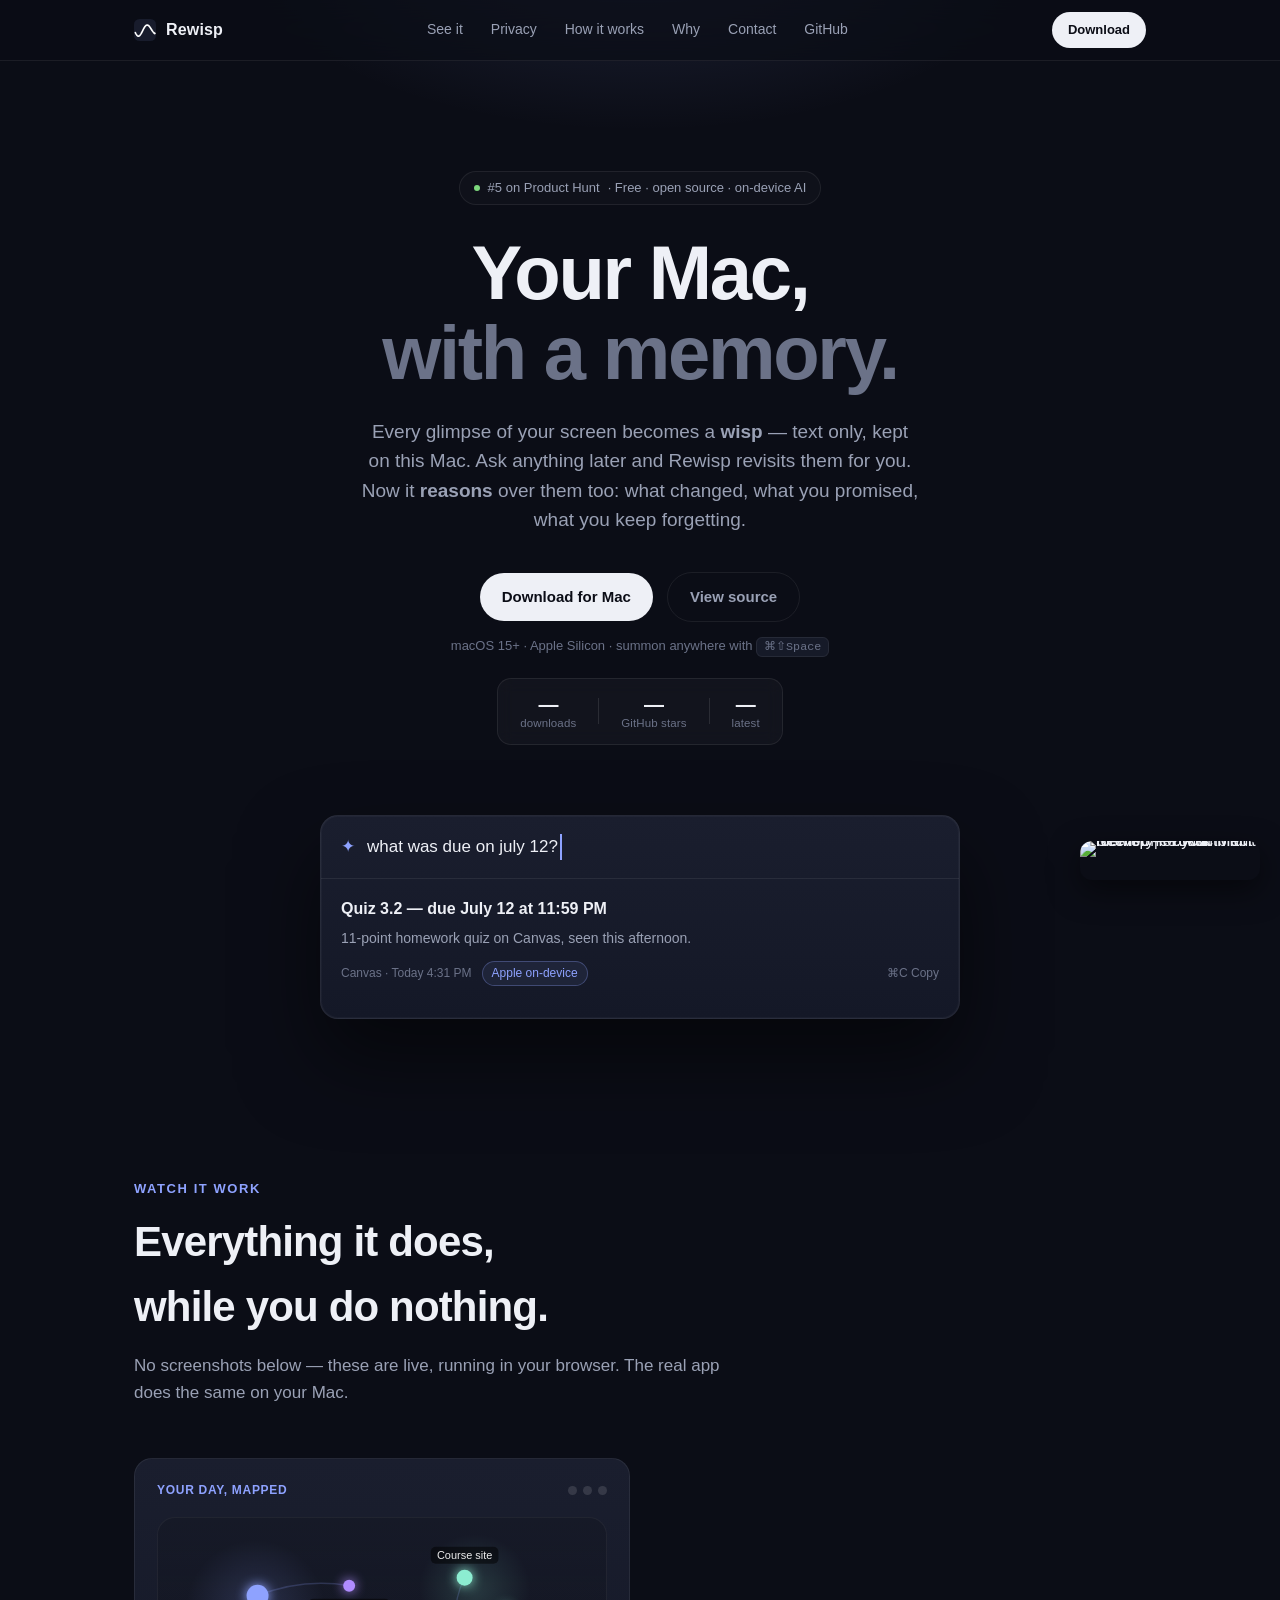
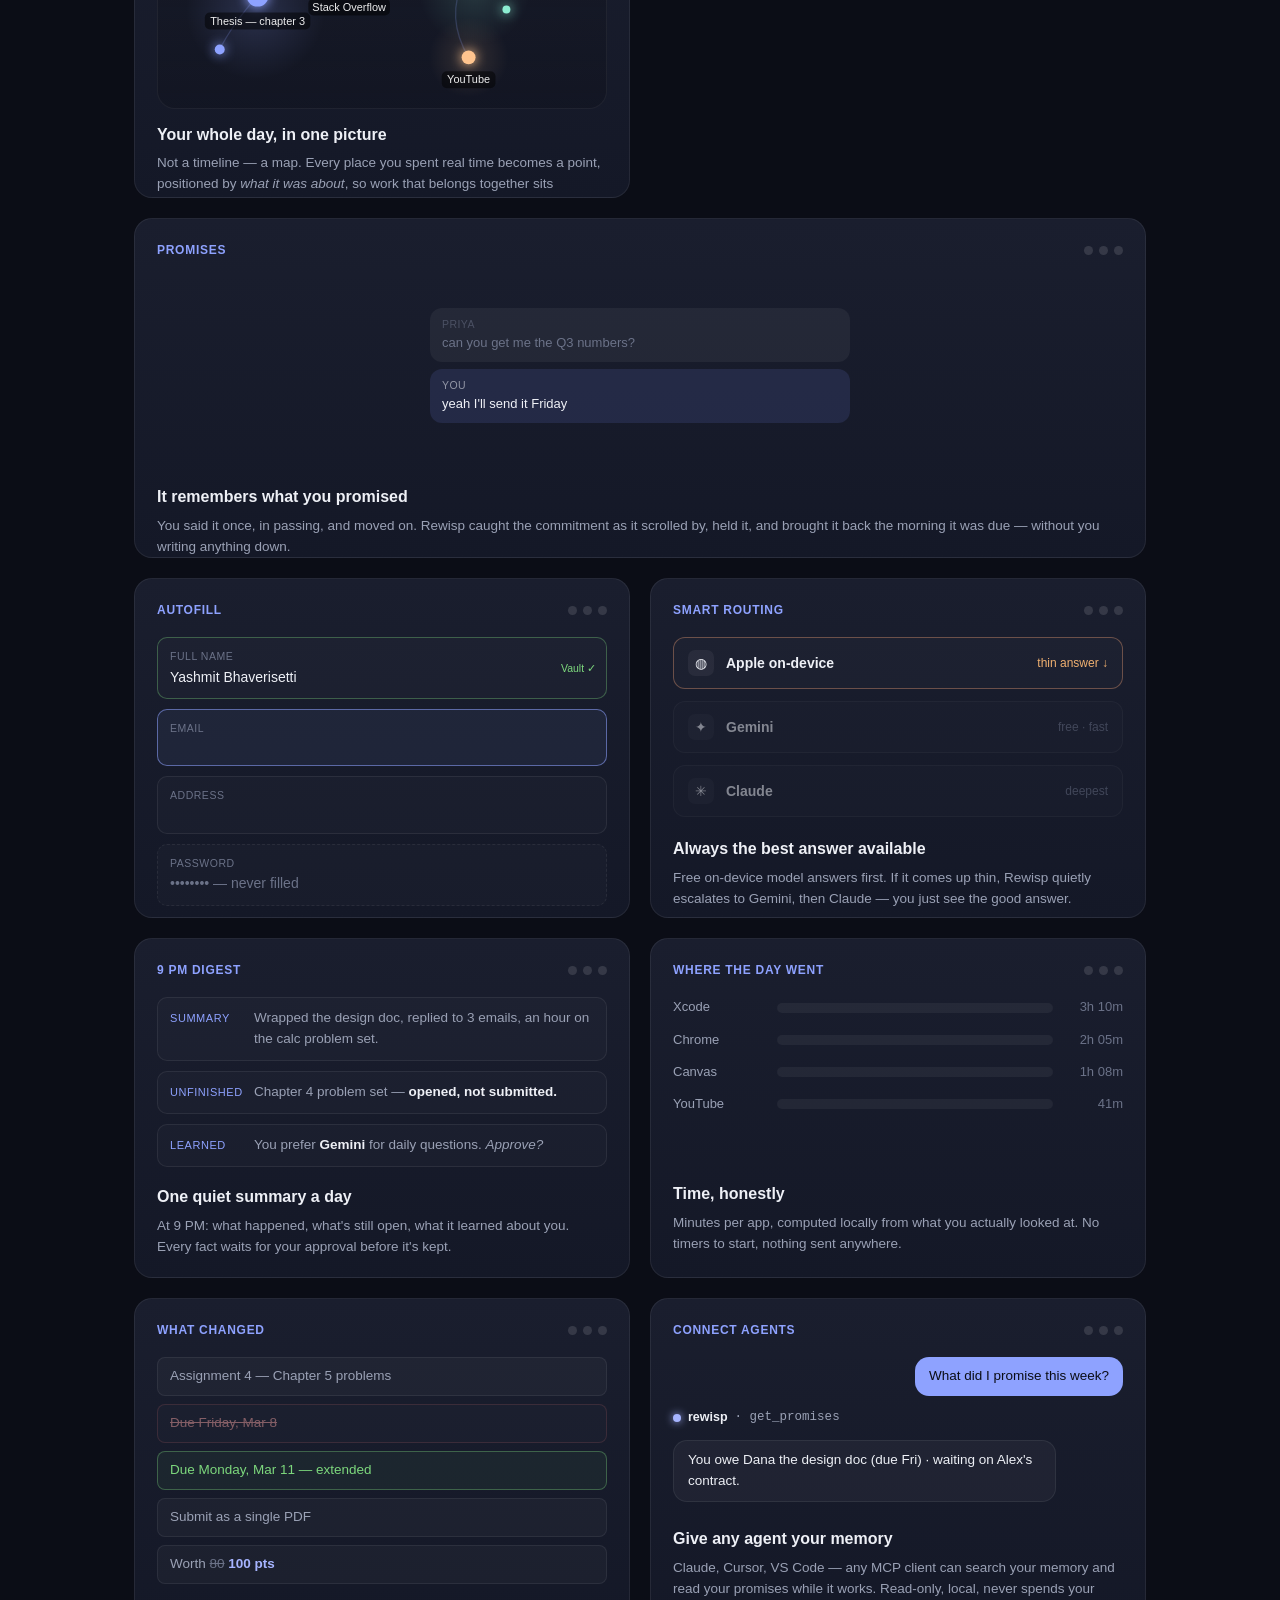
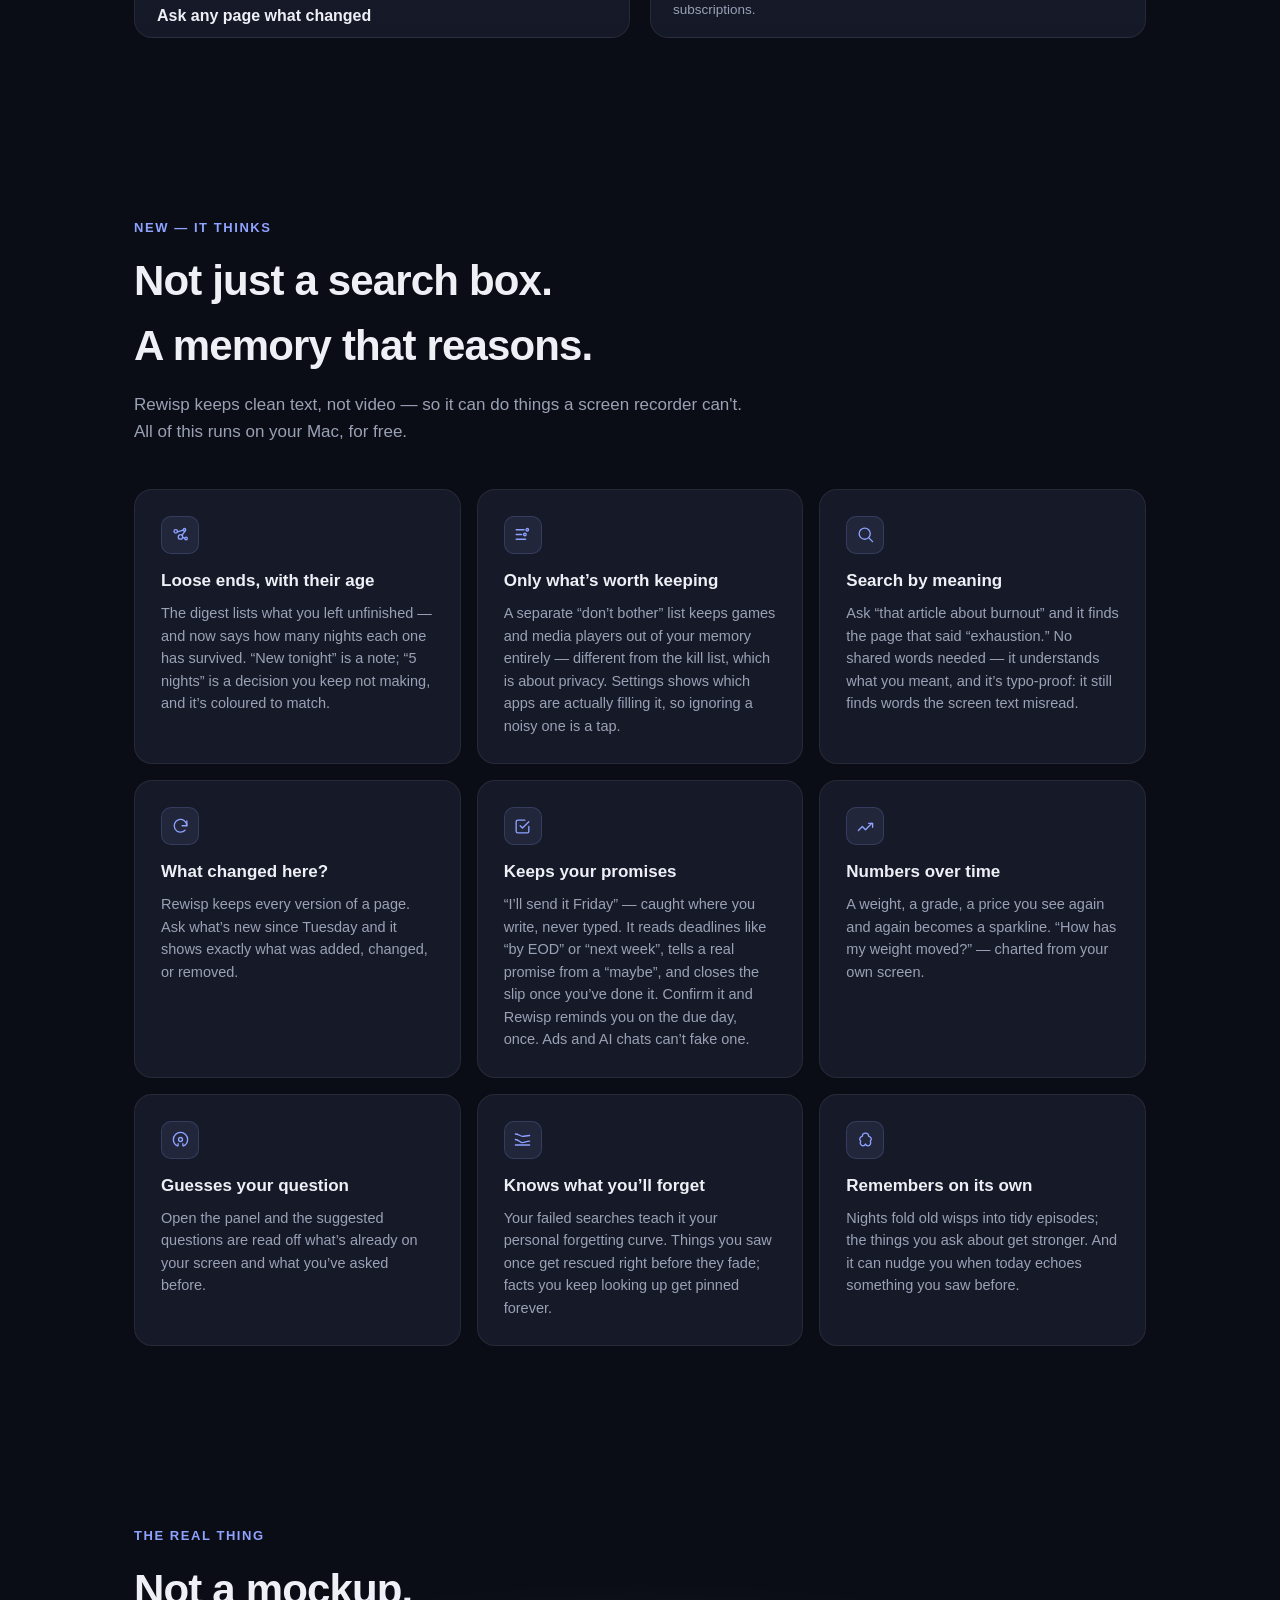
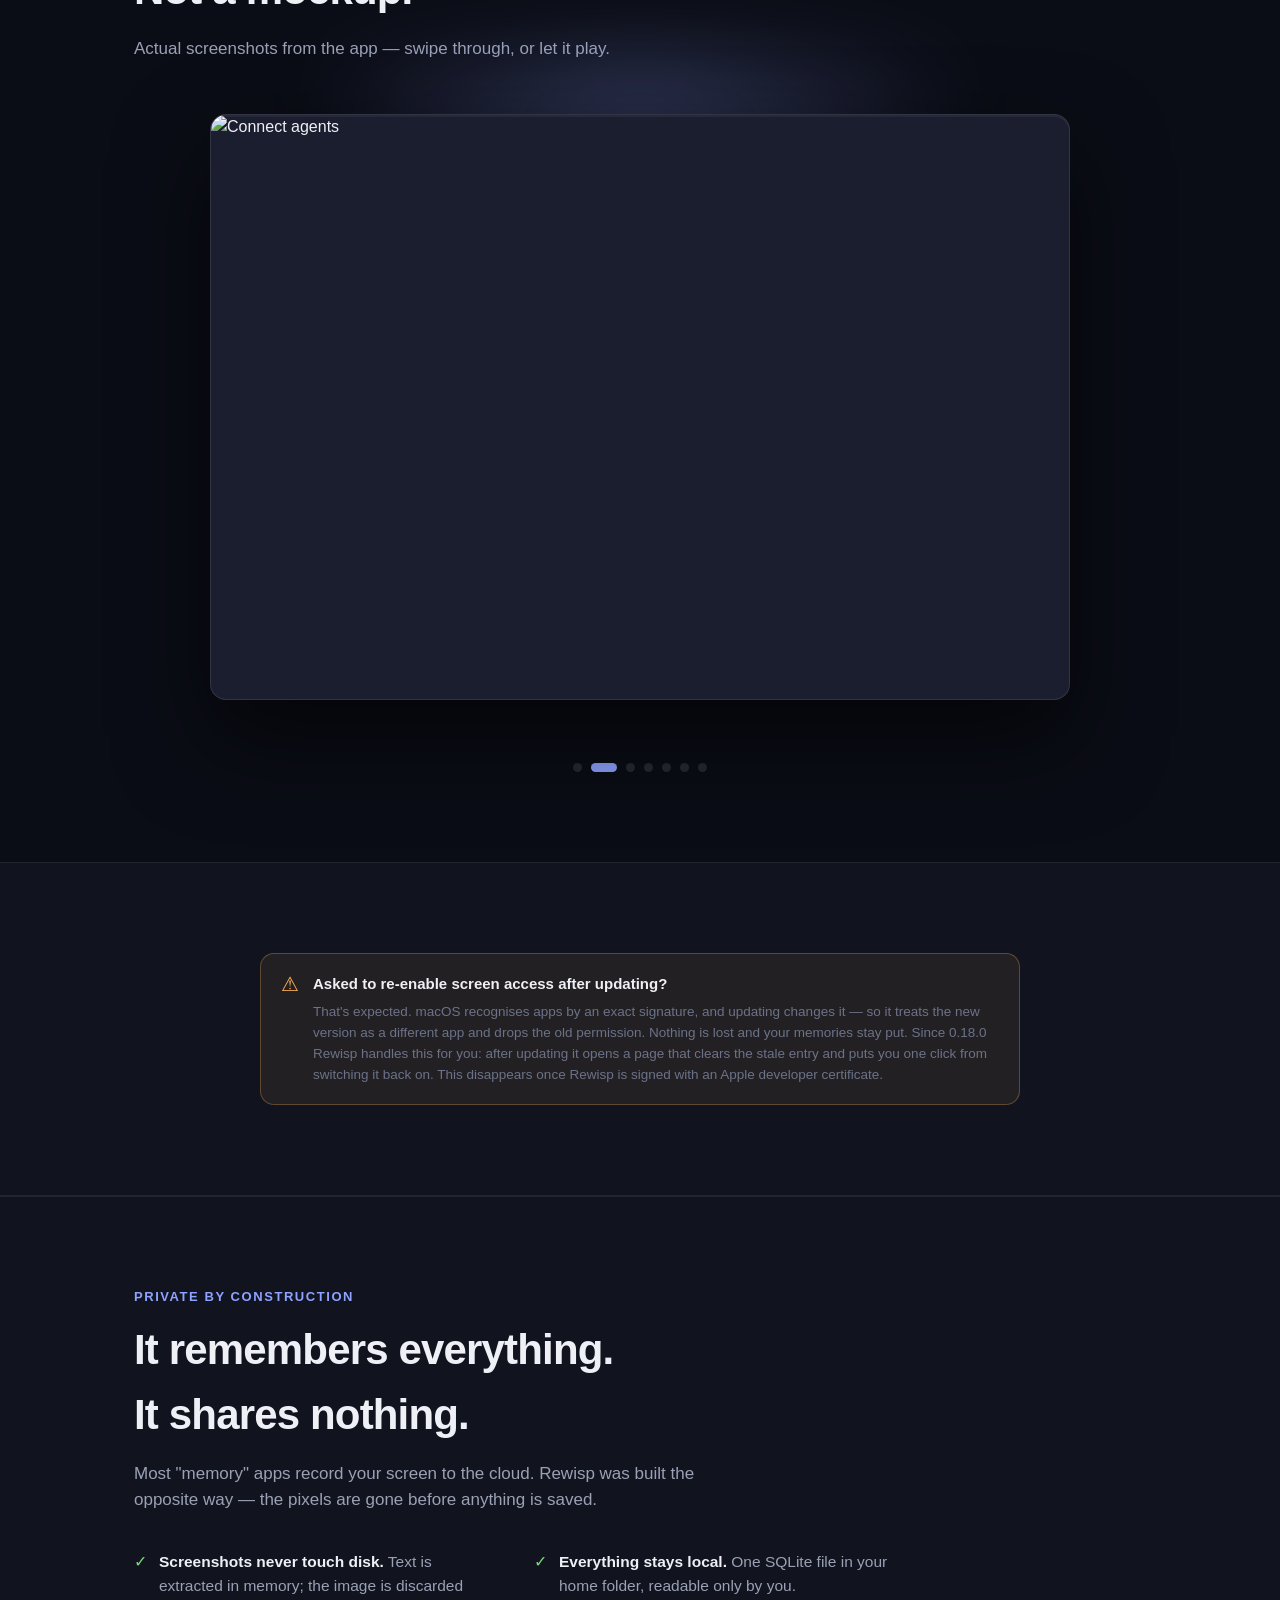
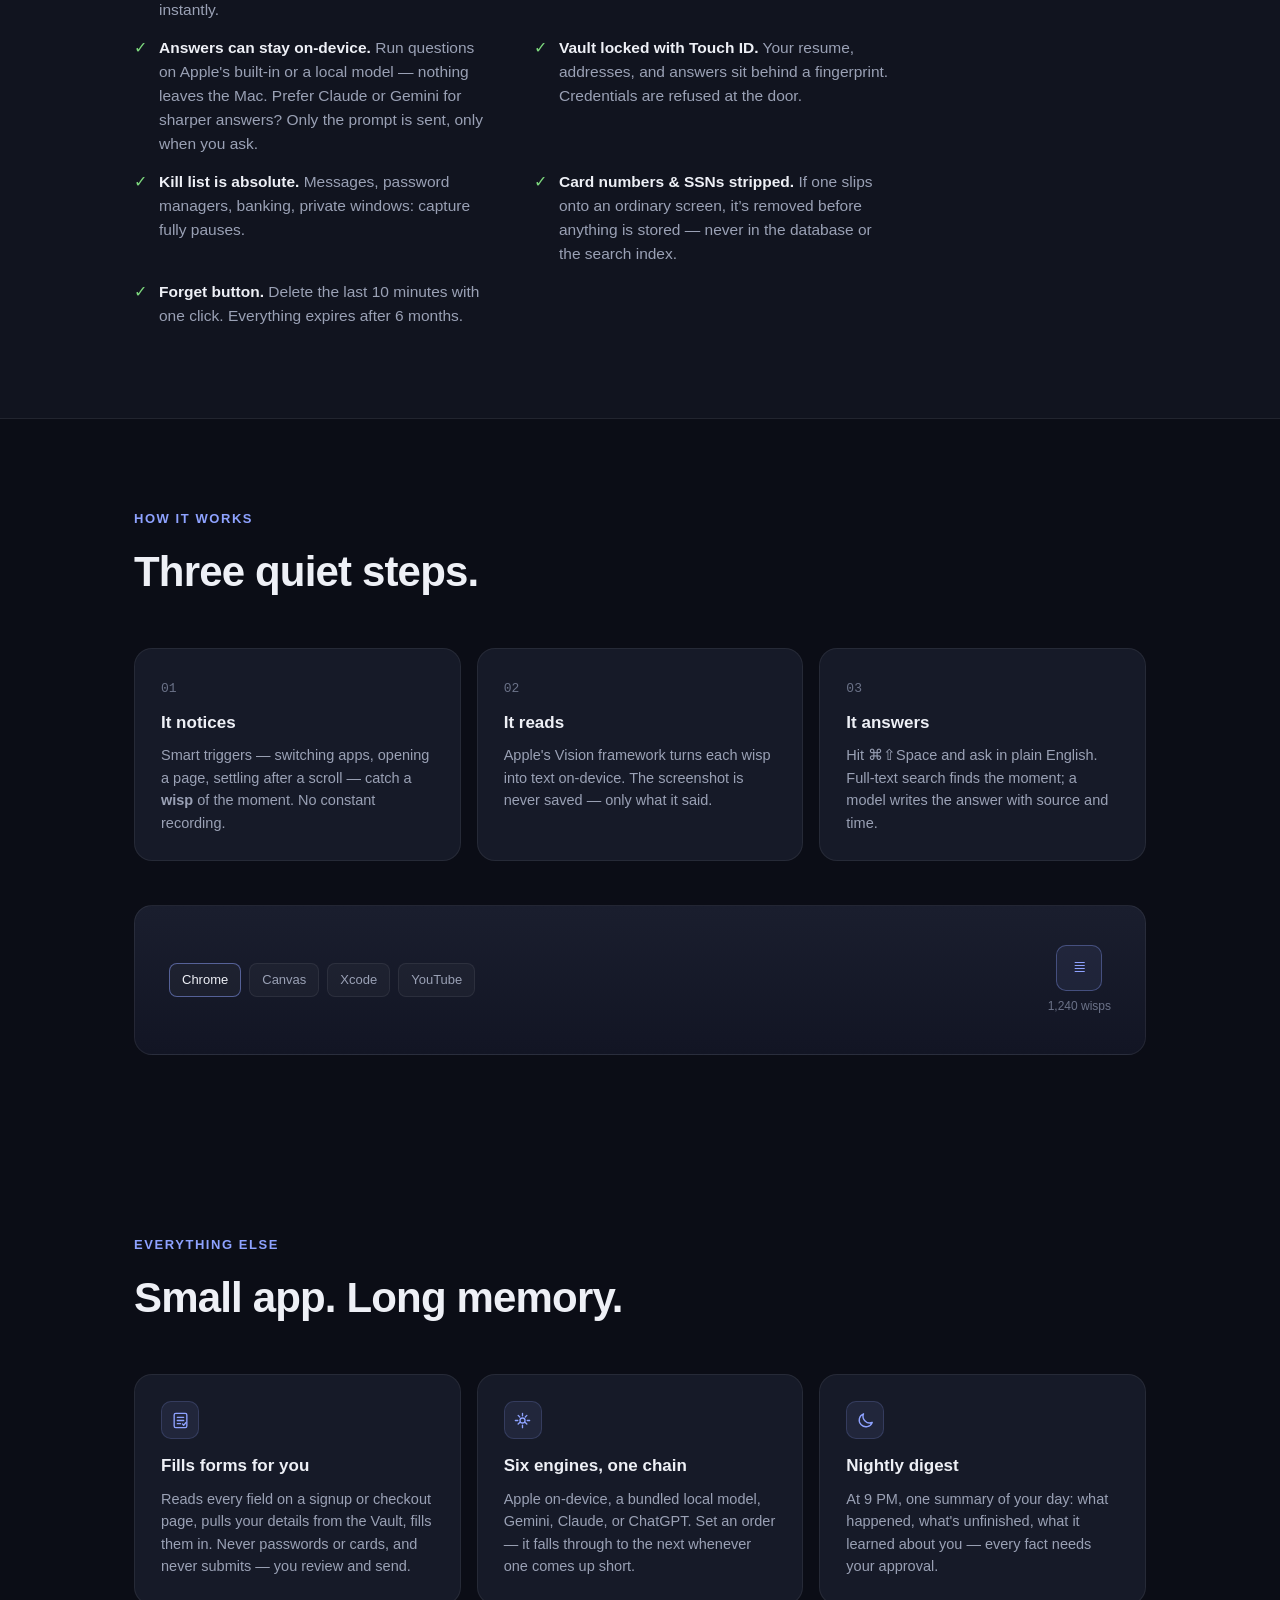
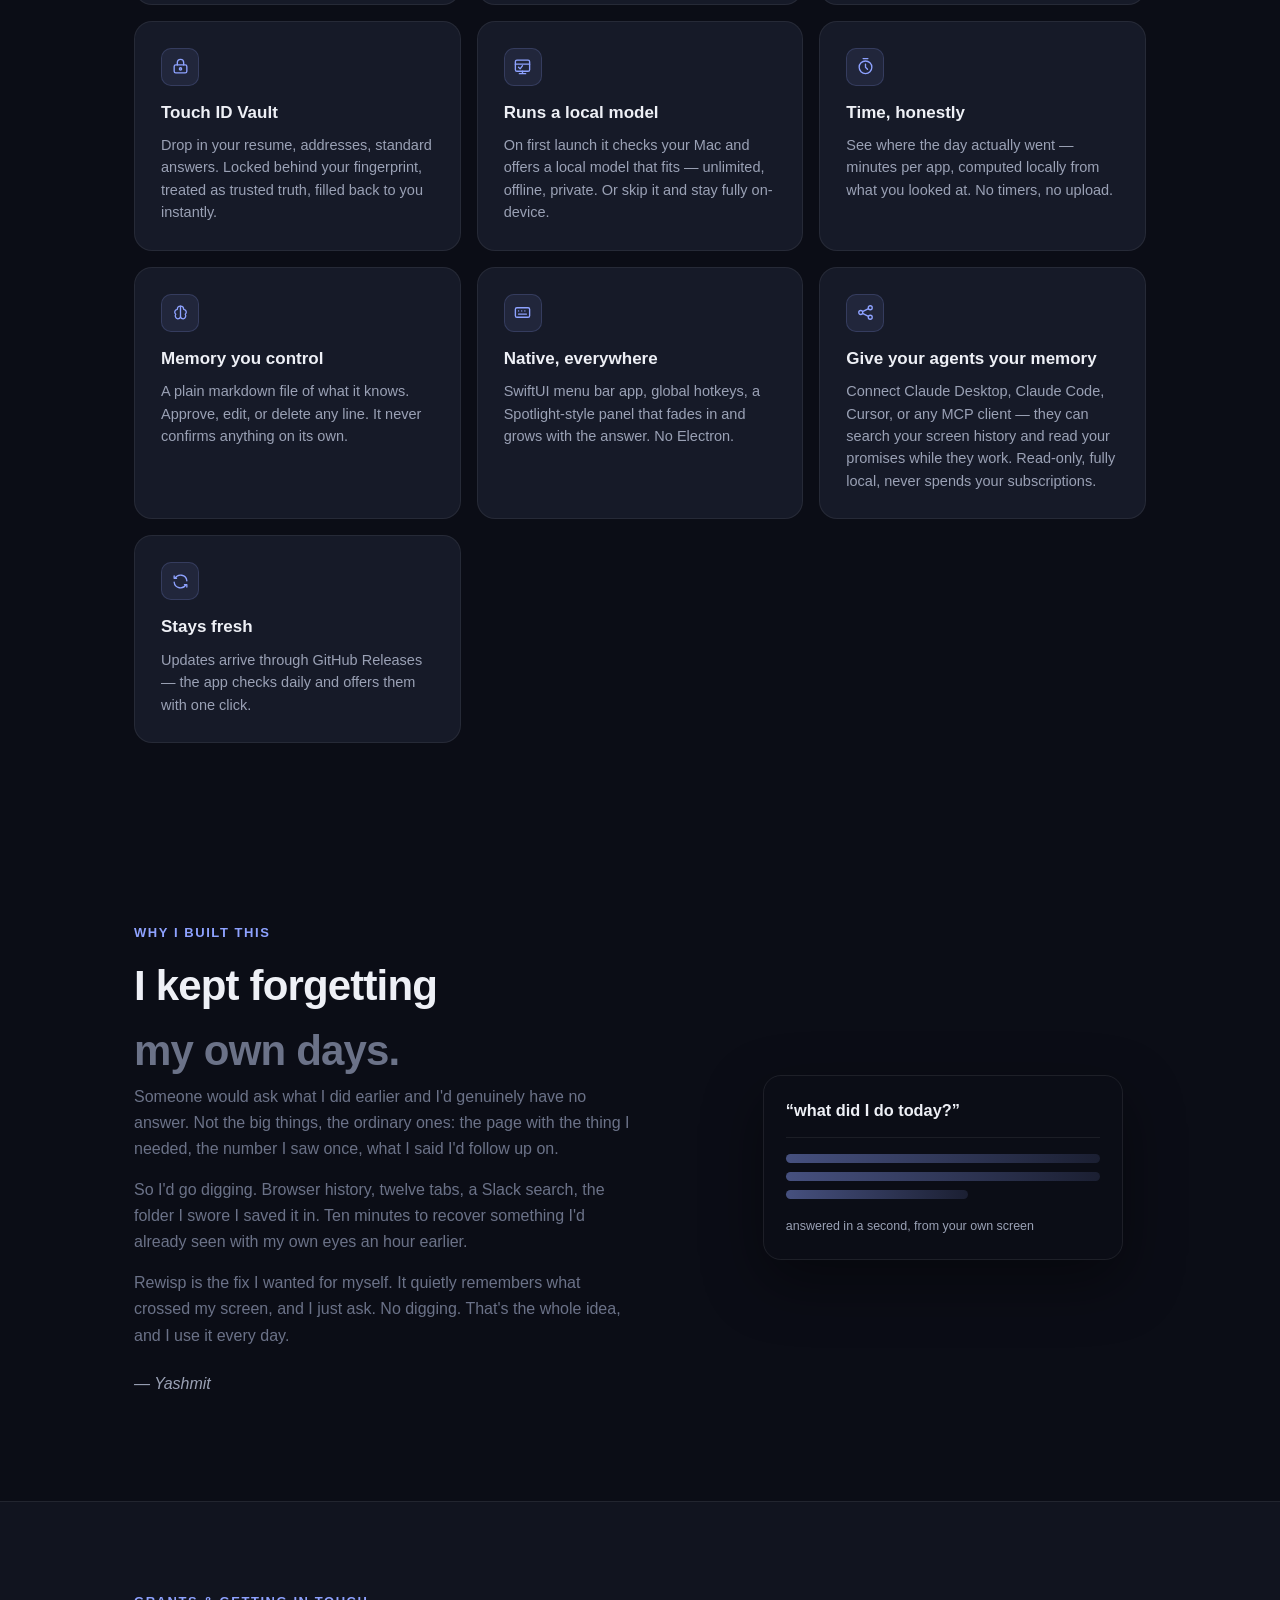
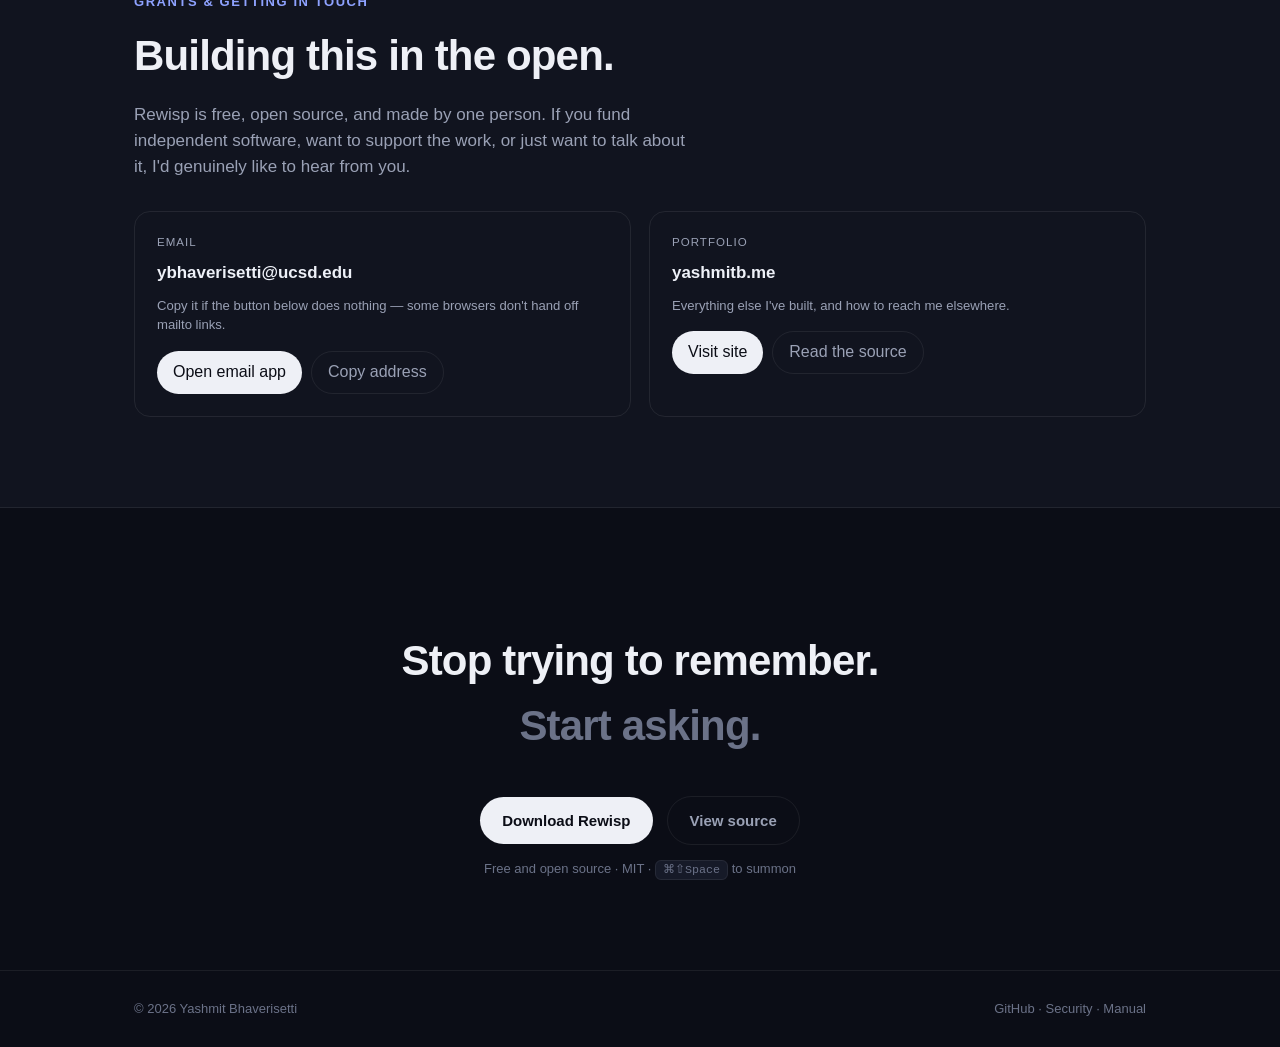
==== commit 202e16e6: "site: the day-map illustration was clipped and mis-scaled Shipped in v0.29.0 without ever being look" ====
--- a/site/index.html
+++ b/site/index.html
@@ -6,7 +6,7 @@
 <title>Rewisp — an ambient memory for your Mac</title>
 <meta name="description" content="Rewisp remembers the text of everything you see on your Mac, so you can ask about it later. Private by construction — screenshots never touch disk.">
 <link rel="icon" href="data:image/svg+xml,%3Csvg xmlns='http://www.w3.org/2000/svg' viewBox='0 0 24 24'%3E%3Crect width='24' height='24' rx='6' fill='%23181c2c'/%3E%3Cpath d='M 1.44 14.80 L 1.97 15.86 L 2.50 16.79 L 3.02 17.55 L 3.55 18.13 L 4.08 18.52 L 4.61 18.71 L 5.14 18.69 L 5.66 18.48 L 6.19 18.07 L 6.72 17.50 L 7.25 16.78 L 7.78 15.93 L 8.30 14.98 L 8.83 13.96 L 9.36 12.91 L 9.89 11.86 L 10.42 10.84 L 10.94 9.87 L 11.47 8.99 L 12.00 8.23 L 12.53 7.59 L 13.06 7.10 L 13.58 6.77 L 14.11 6.60 L 14.64 6.60 L 15.17 6.76 L 15.70 7.07 L 16.22 7.52 L 16.75 8.09 L 17.28 8.75 L 17.81 9.50 L 18.34 10.30 L 18.86 11.13 L 19.39 11.96 L 19.92 12.77 L 20.45 13.52 L 20.98 14.21 L 21.50 14.82 L 22.03 15.32 L 22.56 15.70' stroke='%23fff' stroke-width='1.8' stroke-linecap='round' stroke-linejoin='round' fill='none'/%3E%3Ccircle cx='22.56' cy='15.70' r='1.0' fill='%23fff'/%3E%3C/svg%3E">
-<link rel="stylesheet" href="css/styles.css?v=20260731a">
+<link rel="stylesheet" href="css/styles.css?v=20260731b">
 </head>
 <body>
 
@@ -79,43 +79,51 @@
 
     <div class="demos">
       <!-- the day map — leads, because it's the first thing you see in the app.
-           Everything in this illustration is invented: it shows the shape of a
-           day, never anyone's actual pages. -->
-      <div class="panel reveal wide" id="map-demo">
+           Everything here is invented: it shows the SHAPE of a day, never
+           anyone's real pages.
+
+           The viewBox is authored at the size this ACTUALLY renders — 448px, in
+           a half-width panel inside a .wrap capped at 1060px — so the scale
+           factor is ~1 and an 11px label is genuinely 11px on screen. Two
+           earlier attempts got this wrong in opposite directions: a `wide` panel
+           with a 600-unit box scaled ~3x and blew the dots up past the card,
+           then a 1000-unit box scaled 0.45 and shrank the labels to 6px.
+           Measured in the browser, not guessed. -->
+      <div class="panel reveal" id="map-demo">
         <div class="ph"><span class="tag">Your day, mapped</span><span class="dots"><i></i><i></i><i></i></span></div>
         <div class="map-stage">
-          <svg viewBox="0 0 600 250" class="map-svg" aria-label="A day drawn as a map: dots for places, grouped by topic">
+          <svg viewBox="0 0 450 190" class="map-svg" role="img"
+               aria-label="A day drawn as a map: dots for the places you spent time, grouped by topic, with the route between them">
             <defs>
-              <radialGradient id="neb1"><stop offset="0" stop-color="#8ea2ff" stop-opacity=".13"/><stop offset="1" stop-color="#8ea2ff" stop-opacity="0"/></radialGradient>
-              <radialGradient id="neb2"><stop offset="0" stop-color="#8cedd1" stop-opacity=".12"/><stop offset="1" stop-color="#8cedd1" stop-opacity="0"/></radialGradient>
-              <radialGradient id="neb3"><stop offset="0" stop-color="#ffc48e" stop-opacity=".11"/><stop offset="1" stop-color="#ffc48e" stop-opacity="0"/></radialGradient>
+              <radialGradient id="neb1"><stop offset="0" stop-color="#8ea2ff" stop-opacity=".18"/><stop offset="1" stop-color="#8ea2ff" stop-opacity="0"/></radialGradient>
+              <radialGradient id="neb2"><stop offset="0" stop-color="#8cedd1" stop-opacity=".15"/><stop offset="1" stop-color="#8cedd1" stop-opacity="0"/></radialGradient>
+              <radialGradient id="neb3"><stop offset="0" stop-color="#ffc48e" stop-opacity=".14"/><stop offset="1" stop-color="#ffc48e" stop-opacity="0"/></radialGradient>
             </defs>
-            <!-- topic clouds -->
-            <circle cx="150" cy="120" r="105" fill="url(#neb1)"/>
-            <circle cx="415" cy="90"  r="88"  fill="url(#neb2)"/>
-            <circle cx="405" cy="195" r="66"  fill="url(#neb3)"/>
-            <!-- the loops: places you kept bouncing between -->
-            <path class="map-edge" d="M150 118 Q210 92 268 104"/>
-            <path class="map-edge" d="M150 118 Q140 165 116 186"/>
-            <path class="map-edge" d="M405 78 Q380 120 405 190"/>
-            <!-- the path you took, drawn as a travelling comet -->
-            <path class="map-trace" d="M116 186 L150 118 L268 104 L405 78 L448 108 L405 190"/>
-            <!-- places, sized by how long you were there -->
-            <g class="map-node"><circle cx="150" cy="118" r="19" fill="#8ea2ff"/></g>
-            <g class="map-node"><circle cx="116" cy="186" r="8"  fill="#8ea2ff"/></g>
-            <g class="map-node"><circle cx="268" cy="104" r="10" fill="#b08cff"/></g>
-            <g class="map-node"><circle cx="405" cy="78"  r="14" fill="#8cedd1"/></g>
-            <g class="map-node"><circle cx="448" cy="108" r="7"  fill="#8cedd1"/></g>
-            <g class="map-node"><circle cx="405" cy="190" r="12" fill="#ffc48e"/></g>
-            <!-- labels -->
-            <g class="map-lab"><rect x="96"  y="142" width="112" height="19" rx="6"/><text x="152" y="155">Thesis — chapter 3</text></g>
-            <g class="map-lab"><rect x="222" y="122" width="94"  height="19" rx="6"/><text x="269" y="135">Stack Overflow</text></g>
-            <g class="map-lab"><rect x="366" y="44"  width="80"  height="19" rx="6"/><text x="406" y="57">Course site</text></g>
-            <g class="map-lab"><rect x="366" y="210" width="80"  height="19" rx="6"/><text x="406" y="223">YouTube</text></g>
+            <circle cx="98"  cy="92"  r="70" fill="url(#neb1)"/>
+            <circle cx="318" cy="72"  r="56" fill="url(#neb2)"/>
+            <circle cx="312" cy="140" r="40" fill="url(#neb3)"/>
+
+            <path class="map-edge" d="M100 78 Q146 60 192 68"/>
+            <path class="map-edge" d="M100 78 Q74 108 62 132"/>
+            <path class="map-edge" d="M308 60 Q288 100 312 140"/>
+
+            <path class="map-trace" d="M62 132 L100 78 L192 68 L308 60 L350 92 L312 140"/>
+
+            <g class="map-node n-indigo"><circle cx="100" cy="78"  r="11"/></g>
+            <g class="map-node n-indigo"><circle cx="62"  cy="132" r="5"/></g>
+            <g class="map-node n-violet"><circle cx="192" cy="68"  r="6"/></g>
+            <g class="map-node n-mint"><circle cx="308" cy="60"  r="8"/></g>
+            <g class="map-node n-mint"><circle cx="350" cy="92"  r="4"/></g>
+            <g class="map-node n-amber"><circle cx="312" cy="140" r="7"/></g>
+
+            <g class="map-lab"><rect x="47"  y="95"  width="106" height="17" rx="5"/><text x="100" y="107">Thesis — chapter 3</text></g>
+            <g class="map-lab"><rect x="151" y="81"  width="82"  height="17" rx="5"/><text x="192" y="93">Stack Overflow</text></g>
+            <g class="map-lab"><rect x="274" y="29"  width="68"  height="17" rx="5"/><text x="308" y="41">Course site</text></g>
+            <g class="map-lab"><rect x="285" y="154" width="54"  height="17" rx="5"/><text x="312" y="166">YouTube</text></g>
           </svg>
         </div>
         <h3>Your whole day, in one picture</h3>
-        <p class="cap">Not a timeline — a map. Every place you spent real time becomes a point, positioned by <em>what it was about</em>, so work that belongs together sits together. The faint curves are the loops you fell into. Press replay and watch the route you actually took. Tap any point to go back to that moment: what was on screen, and what you were doing either side of it.</p>
+        <p class="cap">Not a timeline — a map. Every place you spent real time becomes a point, positioned by <em>what it was about</em>, so work that belongs together sits together. The faint curves are the loops you fell into. Press replay and watch the route you actually took.</p>
       </div>
 
       <!-- promises — the thing nothing else does -->
@@ -476,7 +484,7 @@
   <img alt="Rewisp — an ambient memory for your Mac - See it once. Ask forever. | Product Hunt" width="250" height="54" loading="lazy" src="https://api.producthunt.com/widgets/embed-image/v1/featured.svg?post_id=1199790&theme=dark&t=1784448393504">
 </a>
 
-<script src="js/demos.js?v=20260731a"></script>
+<script src="js/demos.js?v=20260731b"></script>
 
 <!-- Analytics: GoatCounter. No cookies, no personal data, no cross-site tracking,
      nothing that needs a consent banner — which matters here, because a page
--- a/site/css/styles.css
+++ b/site/css/styles.css
@@ -612,47 +612,73 @@
 
 /* ── the day map illustration ─────────────────────────────────────────────
    Mirrors what the app draws: places positioned by meaning, faint loops
-   between the ones you bounced across, and the route you took travelling
-   over the top. Everything in the markup is invented — it shows the SHAPE
-   of a day, never anyone's real pages. */
+   between the ones you bounced across, and the route travelling over the
+   top. Everything in the markup is invented — it shows the SHAPE of a day,
+   never anyone's real pages.
+
+   The viewBox is 1000x270 (~3.7:1) so that inside a normal half-width panel
+   it renders at close to 1:1. The first version was a `wide` panel with a
+   600x250 box, which scaled roughly 3x at full card width: the dots came out
+   the size of buttons, the labels were bigger than the heading, and the
+   bottom of the map was cut clean off. */
 .map-stage {
   border-radius: var(--radius);
-  background: linear-gradient(180deg, #14172250, #0f111b60);
+  background: linear-gradient(180deg, rgba(20,23,34,.5), rgba(15,17,27,.38));
+  border: 1px solid rgba(255,255,255,.05);
   overflow: hidden;
-  margin-bottom: 4px;
-}
-.map-svg { display: block; width: 100%; height: auto; }
-
-.map-edge { fill: none; stroke: #8ea2ff; stroke-opacity: .22; stroke-width: 1.6; stroke-linecap: round; }
-
-/* The route draws itself, pauses, and repeats — the same idea as Replay in
-   the app, where the path is something you play rather than a static tangle. */
+  margin-bottom: 14px;
+  /* .panel is a flex column, so the stage was being flex-shrunk to 129px while
+     the SVG inside wanted 189 — and overflow:hidden quietly ate the bottom
+     third of the map, taking a whole node and its label with it. Nothing about
+     the SVG looked wrong; the container was the problem. */
+  flex-shrink: 0;
+}
+/* Cap the width so the illustration can't balloon. In the single-column
+   layout the panel goes full width, which pushed the SVG to 672px and the
+   labels to 16px — bigger than the body copy under it. Capped and centred,
+   every breakpoint lands near the 11px it was authored for. */
+.map-svg { display: block; width: 100%; max-width: 470px; height: auto; margin: 0 auto; }
+
+
+.map-edge { fill: none; stroke: #8ea2ff; stroke-opacity: .2; stroke-width: 1.3; stroke-linecap: round; }
+
+/* The route draws itself, holds, then clears and repeats — the same idea as
+   Replay in the app, where the path is something you play rather than a
+   permanent tangle across the picture. */
 .map-trace {
-  fill: none; stroke: #fff; stroke-opacity: .85; stroke-width: 1.6;
+  fill: none; stroke: #fff; stroke-opacity: .82; stroke-width: 1.5;
   stroke-linecap: round; stroke-linejoin: round;
-  stroke-dasharray: 420; stroke-dashoffset: 420;
-  filter: drop-shadow(0 0 4px rgba(255,255,255,.35));
-}
-.reveal.in .map-trace { animation: map-draw 5.5s ease-in-out infinite; }
+  stroke-dasharray: 400; stroke-dashoffset: 400;
+  filter: drop-shadow(0 0 3px rgba(255,255,255,.45));
+}
+.reveal.in .map-trace { animation: map-draw 6s ease-in-out infinite; }
 @keyframes map-draw {
-  0%   { stroke-dashoffset: 420; }
-  45%  { stroke-dashoffset: 0; }
-  80%  { stroke-dashoffset: 0; opacity: 1; }
-  95%, 100% { stroke-dashoffset: 0; opacity: 0; }
-}
-
-.map-node circle { filter: drop-shadow(0 0 9px currentColor); }
-.map-node { color: #8ea2ff; }
-.map-node circle[fill="#8cedd1"] { color: #8cedd1; }
-.map-node circle[fill="#ffc48e"] { color: #ffc48e; }
-.map-node circle[fill="#b08cff"] { color: #b08cff; }
-
-.map-lab rect { fill: rgba(0,0,0,.42); }
+  0%        { stroke-dashoffset: 400; opacity: 1; }
+  45%       { stroke-dashoffset: 0;   opacity: 1; }
+  85%       { stroke-dashoffset: 0;   opacity: 1; }
+  97%, 100% { stroke-dashoffset: 0;   opacity: 0; }
+}
+
+.map-node circle { filter: drop-shadow(0 0 6px currentColor); }
+.n-indigo { color: #8ea2ff; } .n-indigo circle { fill: #8ea2ff; }
+.n-violet { color: #b08cff; } .n-violet circle { fill: #b08cff; }
+.n-mint   { color: #8cedd1; } .n-mint   circle { fill: #8cedd1; }
+.n-amber  { color: #ffc48e; } .n-amber  circle { fill: #ffc48e; }
+
+.map-lab rect { fill: rgba(0,0,0,.5); }
 .map-lab text {
-  fill: rgba(255,255,255,.9); font-size: 11px; font-weight: 500;
+  fill: rgba(255,255,255,.92); font-size: 11px; font-weight: 500;
   text-anchor: middle; font-family: inherit;
 }
 
 @media (prefers-reduced-motion: reduce) {
   .reveal.in .map-trace { animation: none; stroke-dashoffset: 0; }
 }
+
+/* Phone: the container is narrower than the artwork, so labels have to be
+   authored larger and scaled down to stay legible. Must come AFTER the base
+   .map-lab rule above — same specificity, so source order decides, and the
+   first attempt at this sat above it and silently lost. */
+@media (max-width: 640px) {
+  .map-lab text { font-size: 16px; }
+}
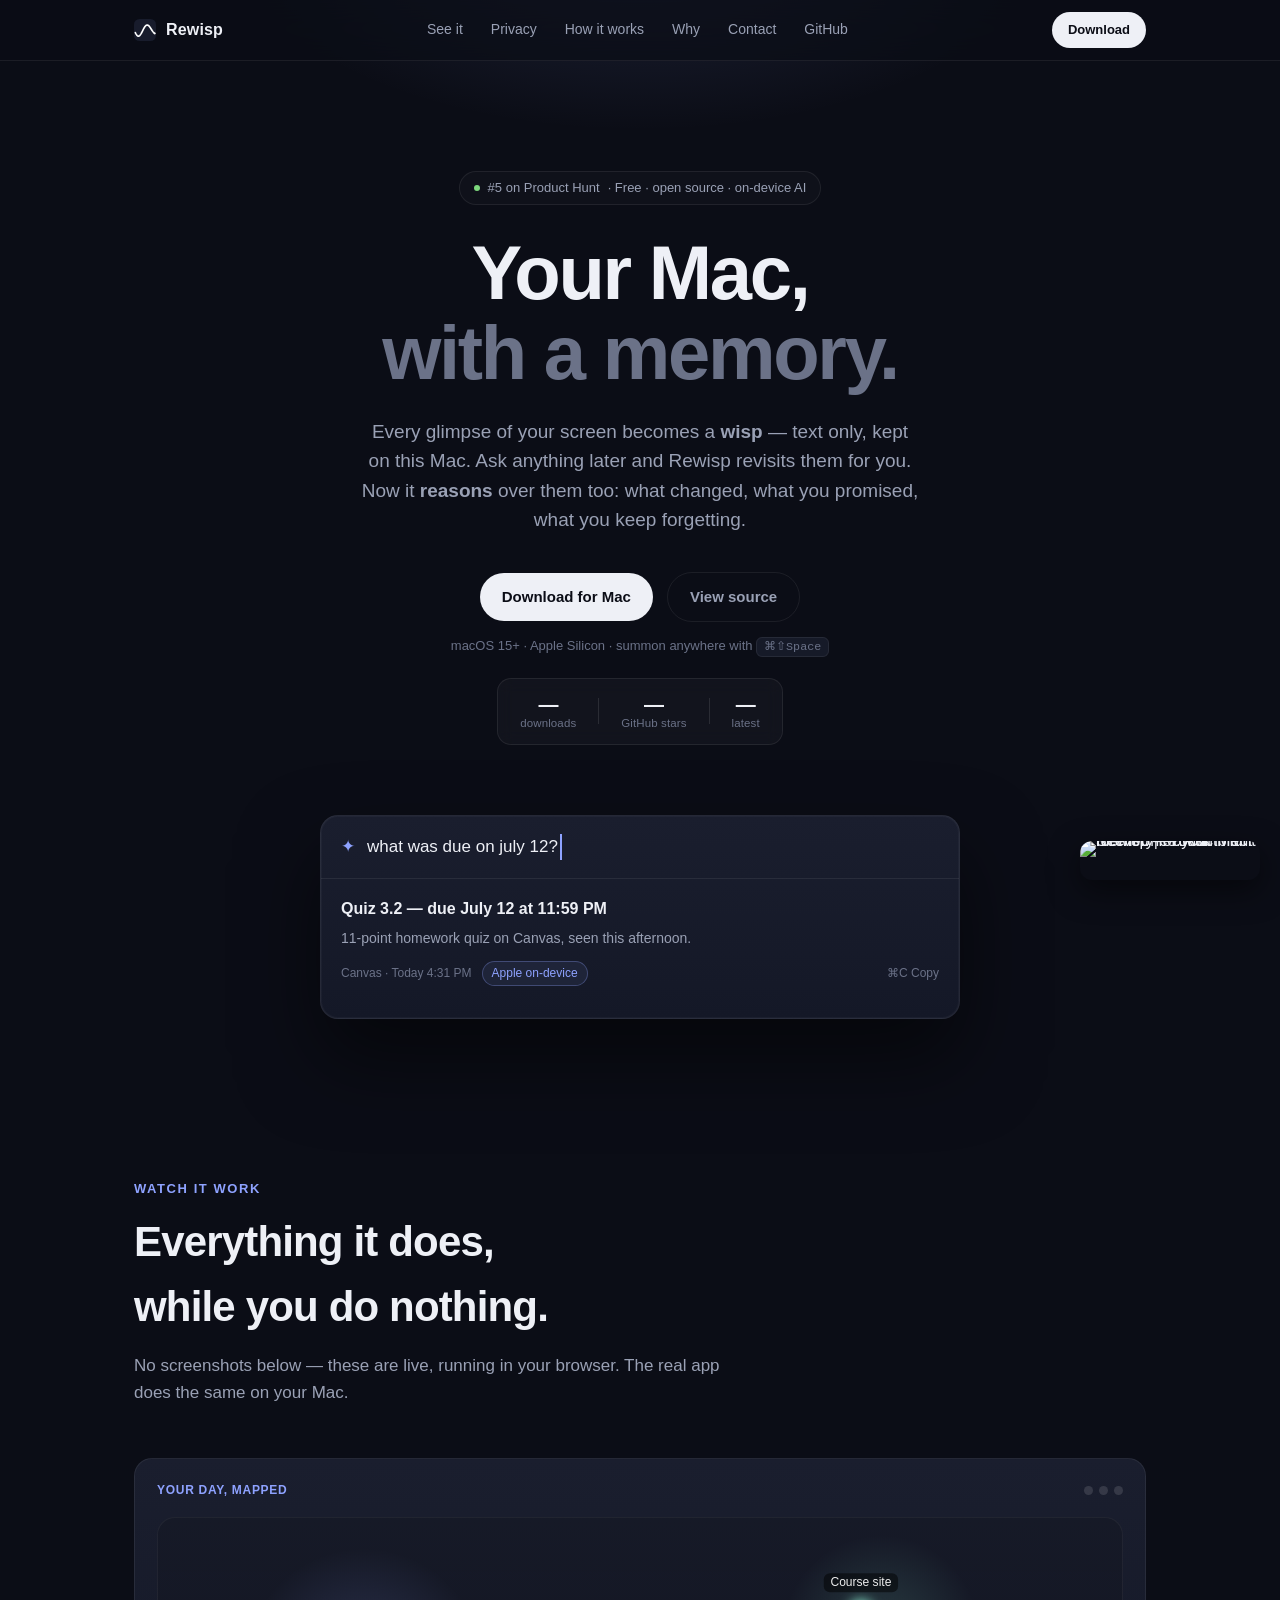
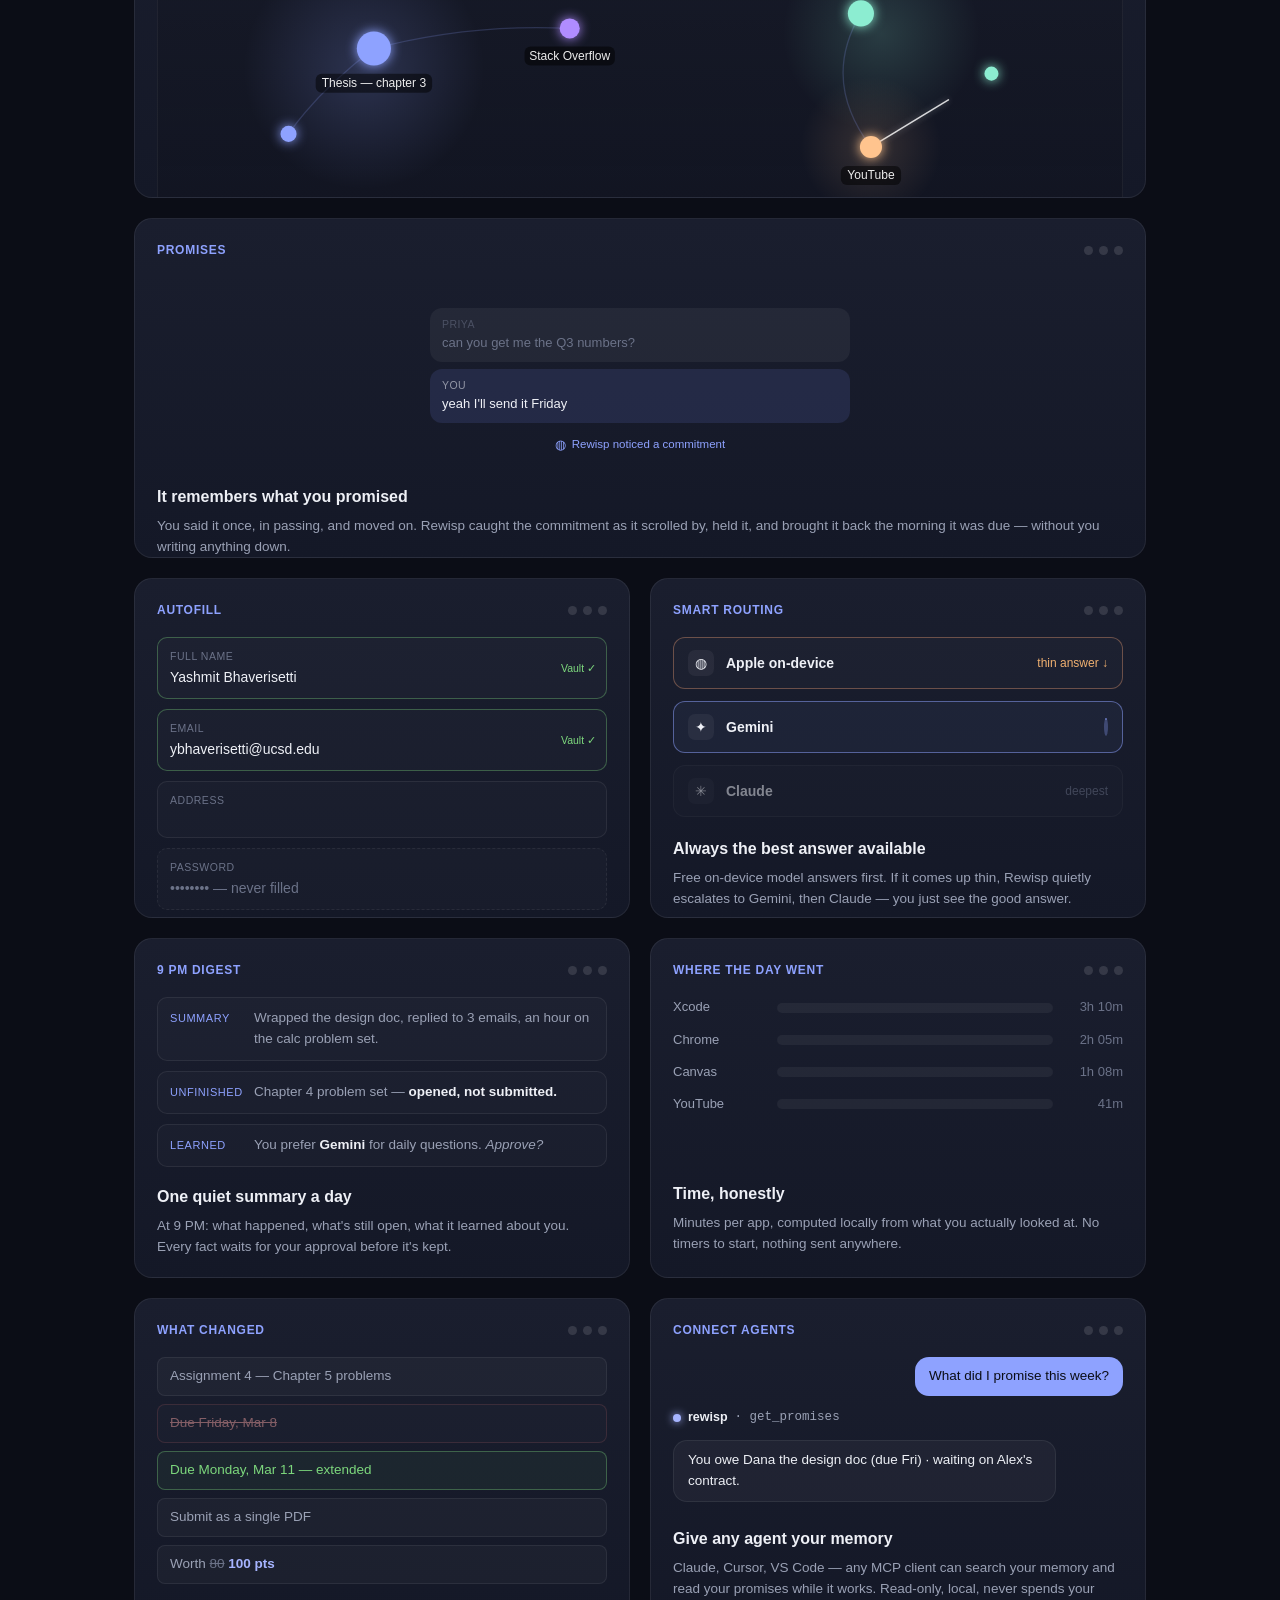
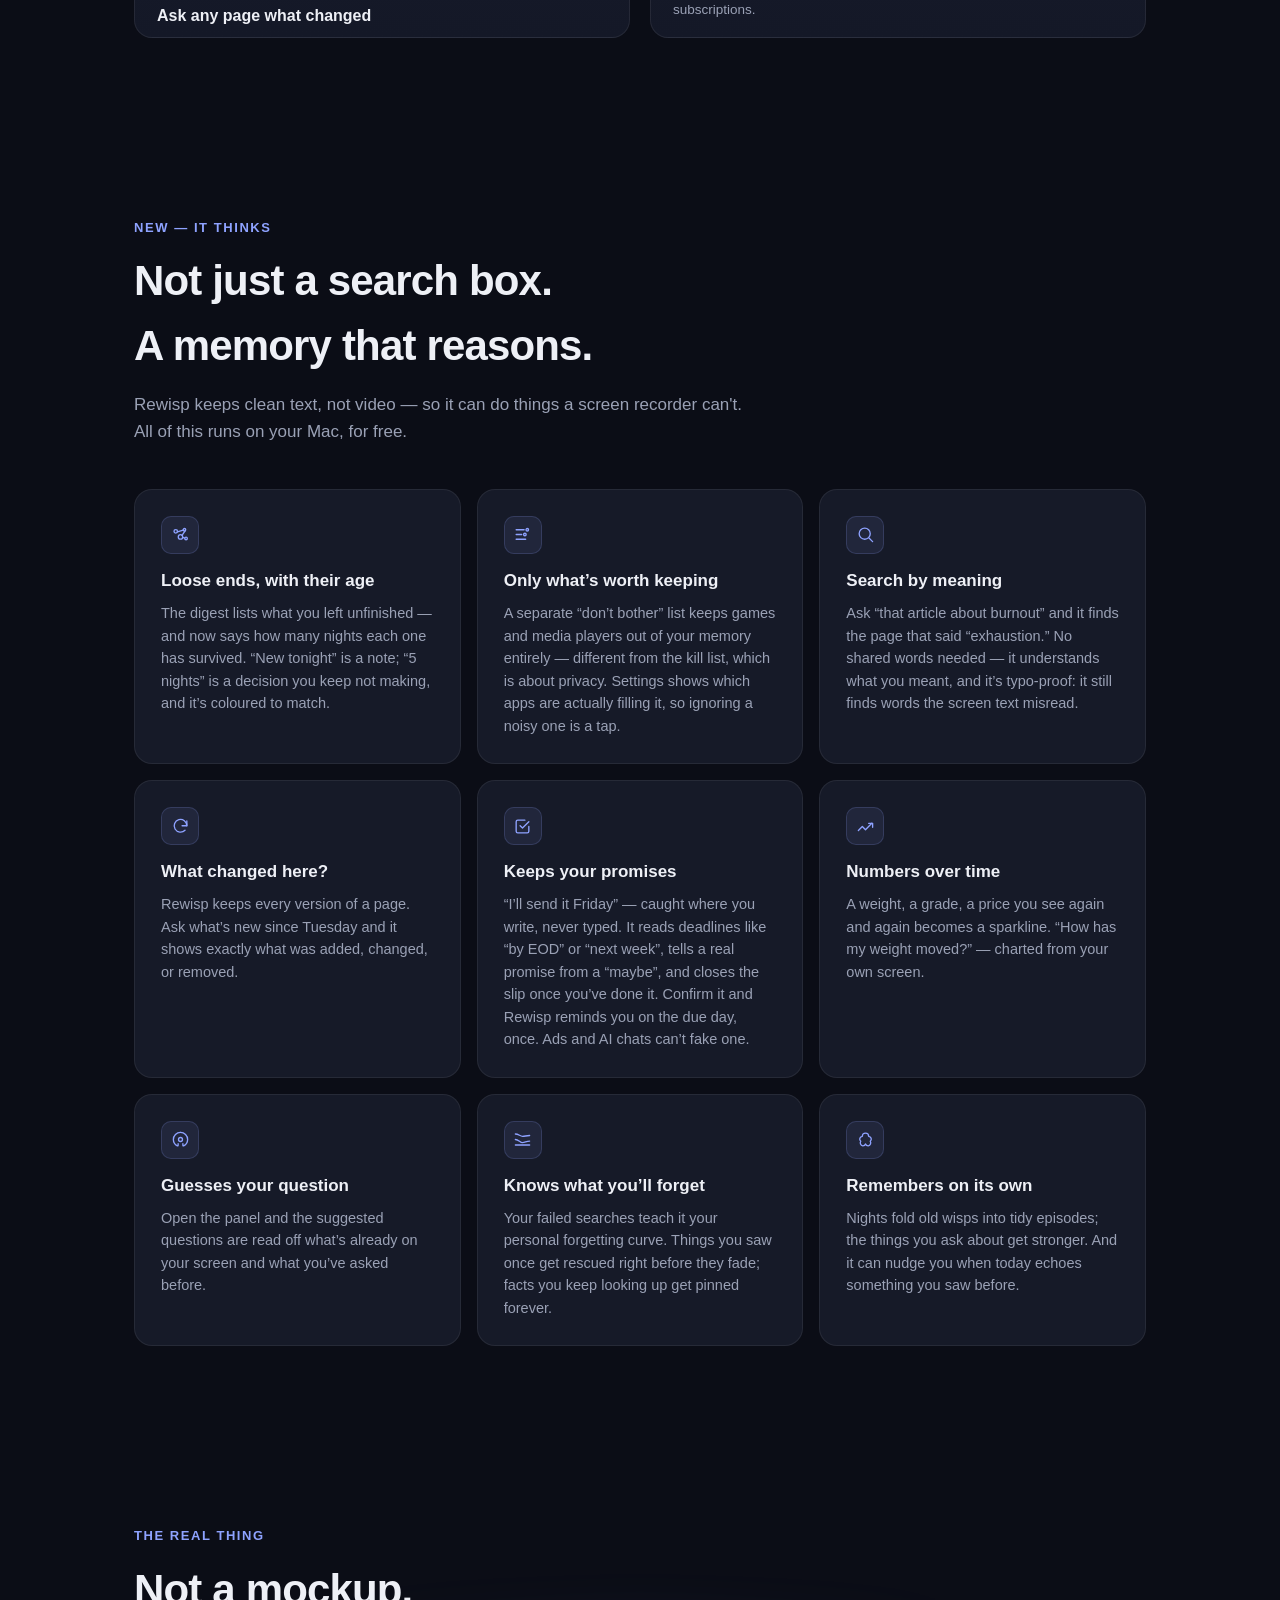
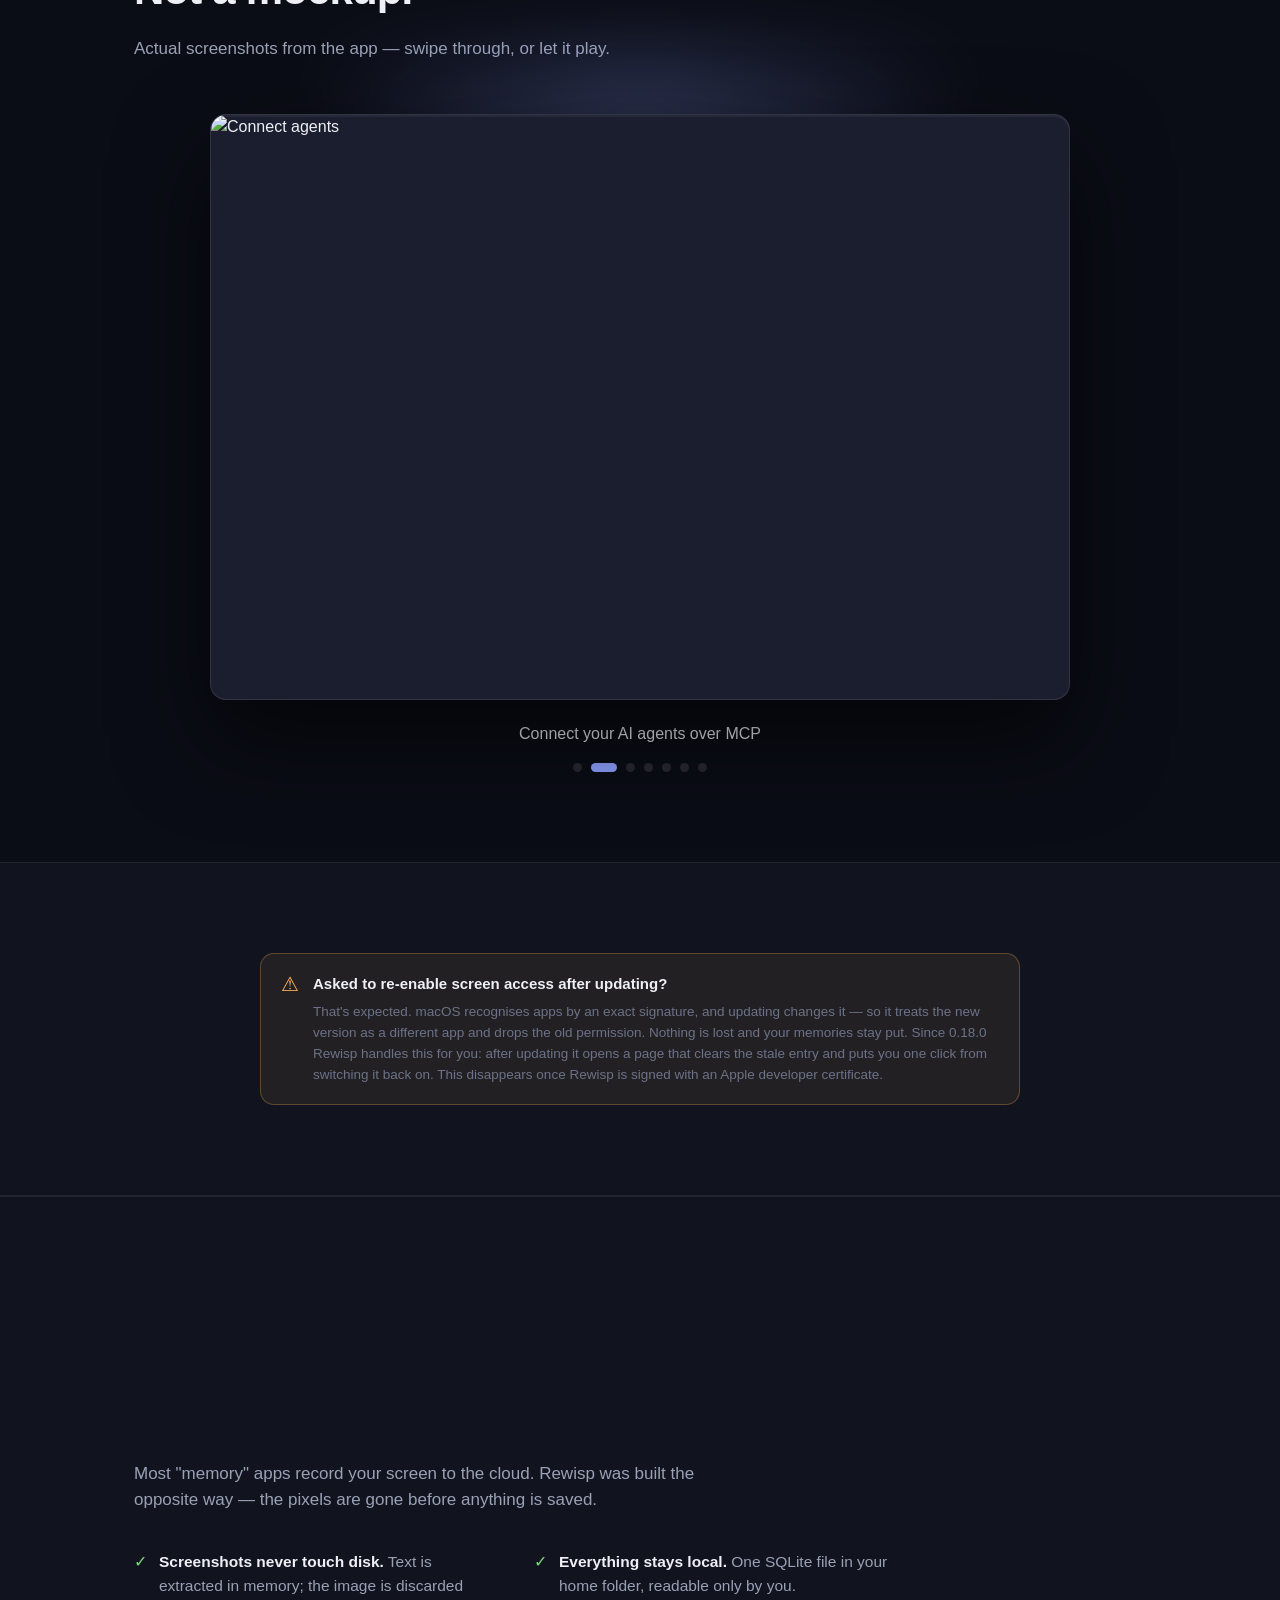
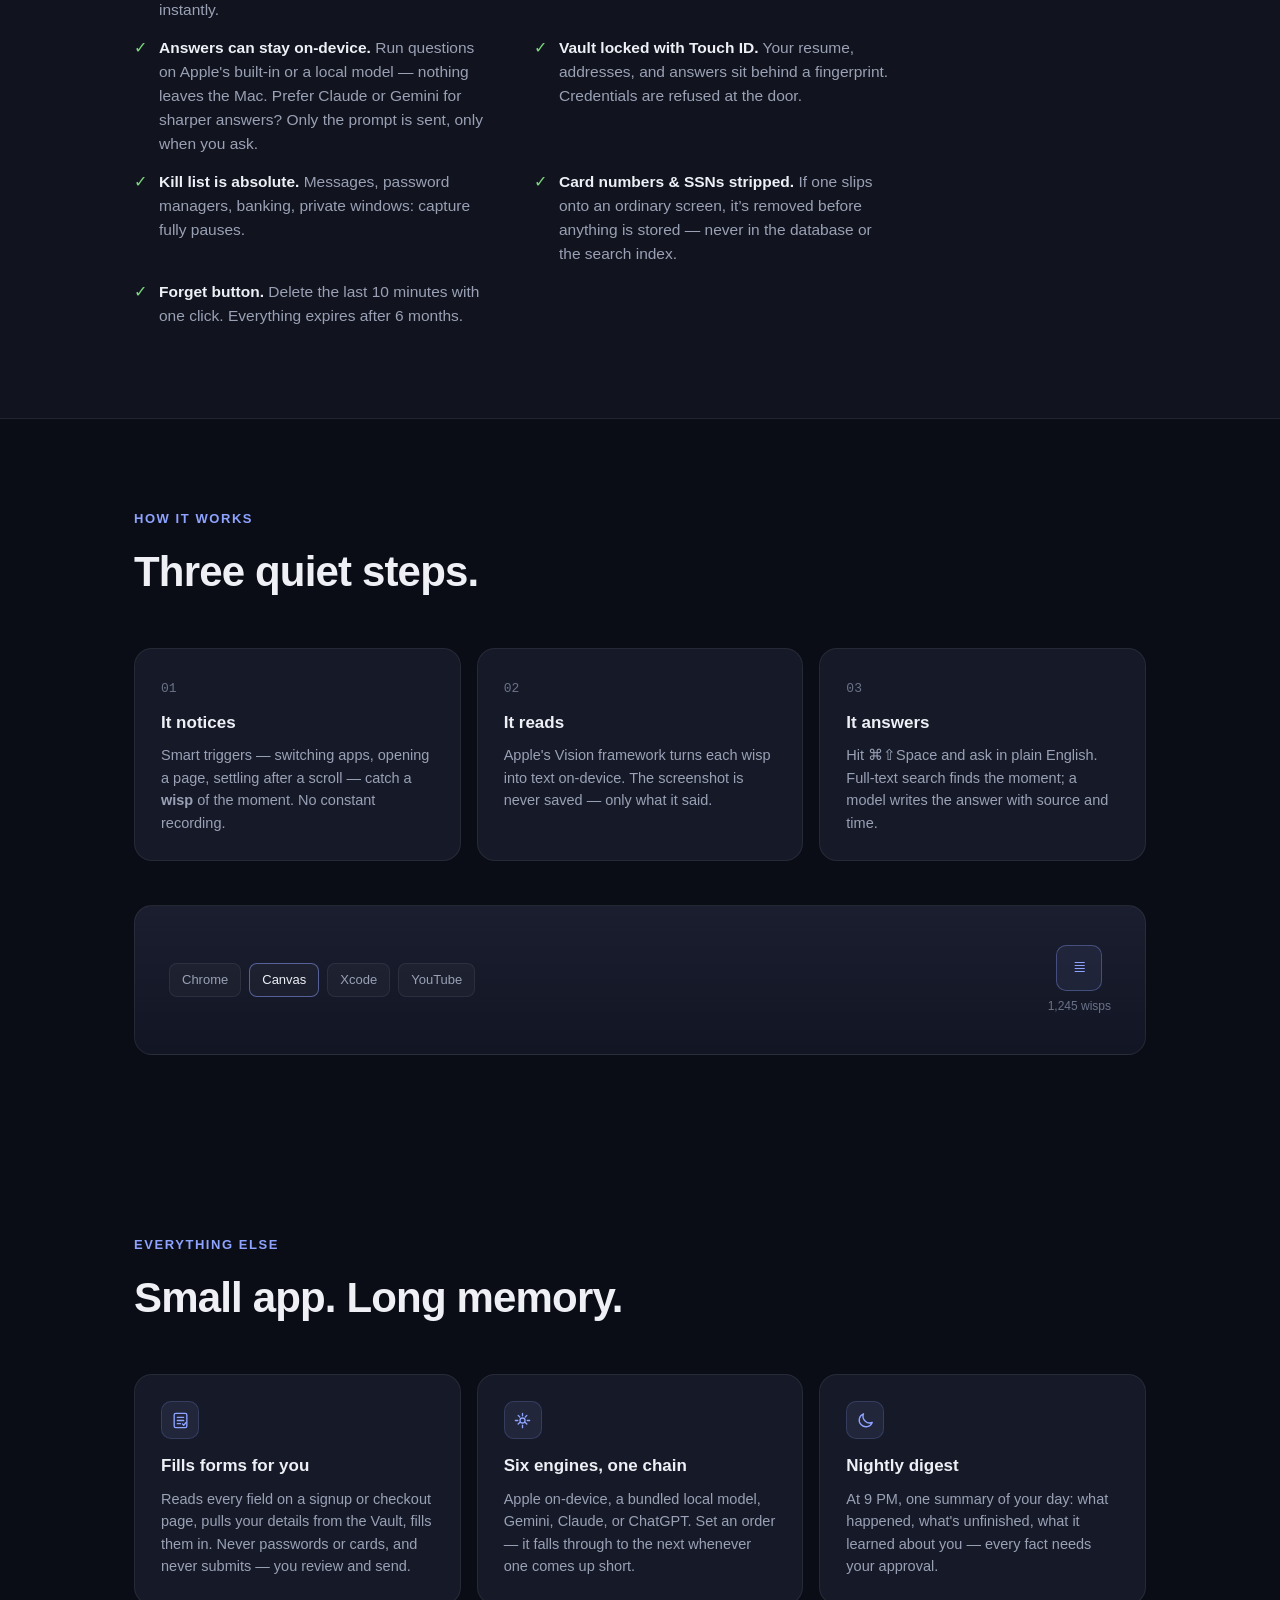
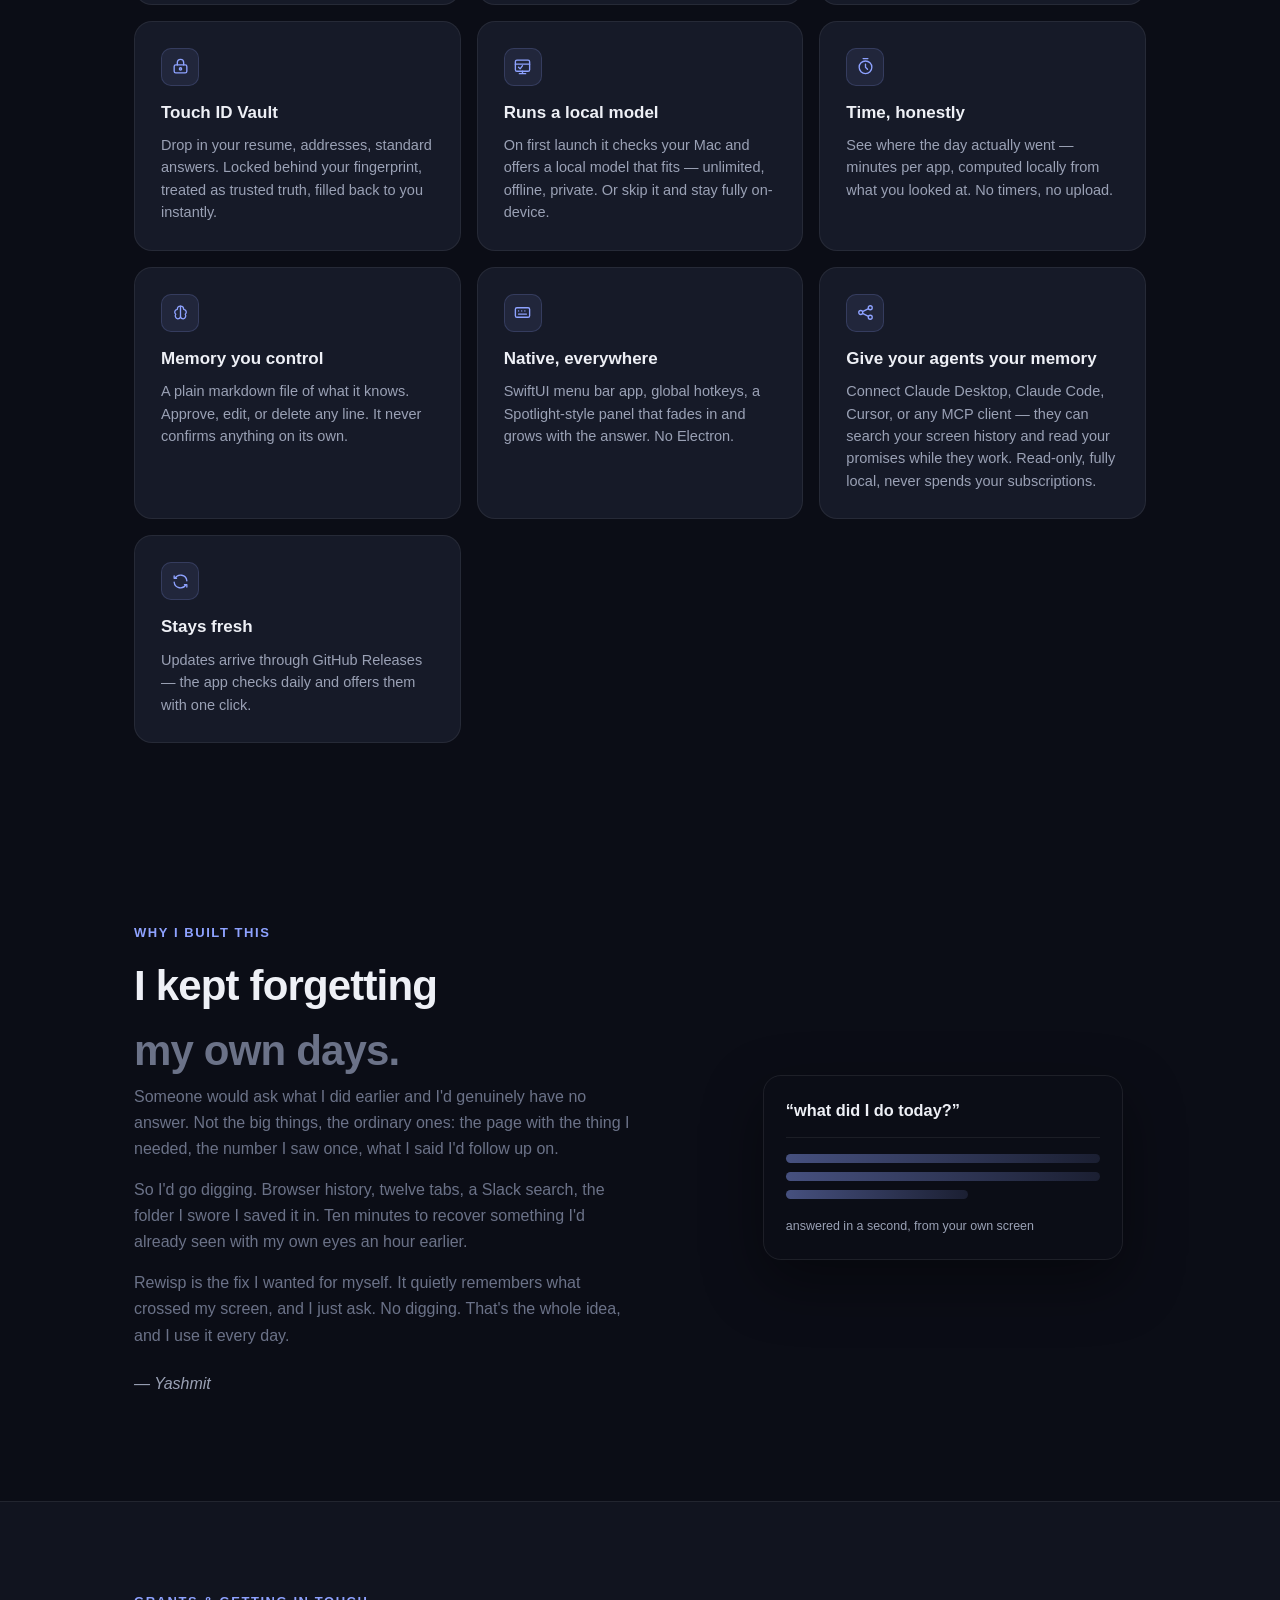
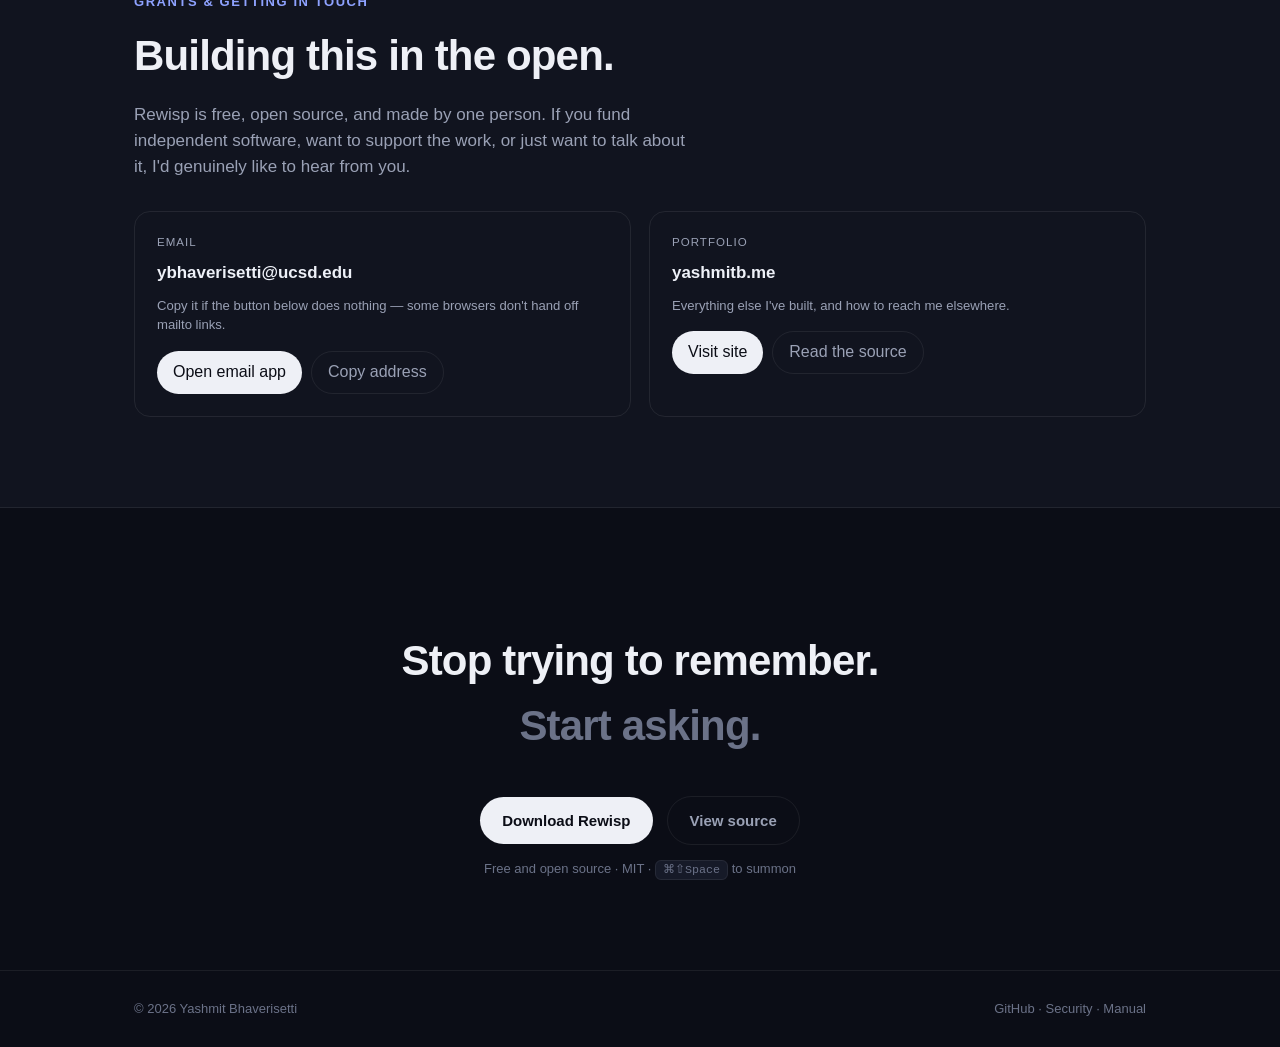
==== commit 3ca26d36: "site: the day map left an empty column beside it Measured in the browser: the demos grid is two 496p" ====
--- a/site/index.html
+++ b/site/index.html
@@ -6,7 +6,7 @@
 <title>Rewisp — an ambient memory for your Mac</title>
 <meta name="description" content="Rewisp remembers the text of everything you see on your Mac, so you can ask about it later. Private by construction — screenshots never touch disk.">
 <link rel="icon" href="data:image/svg+xml,%3Csvg xmlns='http://www.w3.org/2000/svg' viewBox='0 0 24 24'%3E%3Crect width='24' height='24' rx='6' fill='%23181c2c'/%3E%3Cpath d='M 1.44 14.80 L 1.97 15.86 L 2.50 16.79 L 3.02 17.55 L 3.55 18.13 L 4.08 18.52 L 4.61 18.71 L 5.14 18.69 L 5.66 18.48 L 6.19 18.07 L 6.72 17.50 L 7.25 16.78 L 7.78 15.93 L 8.30 14.98 L 8.83 13.96 L 9.36 12.91 L 9.89 11.86 L 10.42 10.84 L 10.94 9.87 L 11.47 8.99 L 12.00 8.23 L 12.53 7.59 L 13.06 7.10 L 13.58 6.77 L 14.11 6.60 L 14.64 6.60 L 15.17 6.76 L 15.70 7.07 L 16.22 7.52 L 16.75 8.09 L 17.28 8.75 L 17.81 9.50 L 18.34 10.30 L 18.86 11.13 L 19.39 11.96 L 19.92 12.77 L 20.45 13.52 L 20.98 14.21 L 21.50 14.82 L 22.03 15.32 L 22.56 15.70' stroke='%23fff' stroke-width='1.8' stroke-linecap='round' stroke-linejoin='round' fill='none'/%3E%3Ccircle cx='22.56' cy='15.70' r='1.0' fill='%23fff'/%3E%3C/svg%3E">
-<link rel="stylesheet" href="css/styles.css?v=20260731b">
+<link rel="stylesheet" href="css/styles.css?v=20260731c">
 </head>
 <body>
 
@@ -82,44 +82,43 @@
            Everything here is invented: it shows the SHAPE of a day, never
            anyone's real pages.
 
-           The viewBox is authored at the size this ACTUALLY renders — 448px, in
-           a half-width panel inside a .wrap capped at 1060px — so the scale
-           factor is ~1 and an 11px label is genuinely 11px on screen. Two
-           earlier attempts got this wrong in opposite directions: a `wide` panel
-           with a 600-unit box scaled ~3x and blew the dots up past the card,
-           then a 1000-unit box scaled 0.45 and shrank the labels to 6px.
-           Measured in the browser, not guessed. -->
-      <div class="panel reveal" id="map-demo">
+           `wide` so it spans both grid columns. As a single-column panel it left
+           an entirely empty 496px cell beside it, and the row read as a page
+           that had failed to load. The viewBox is authored at the width it then
+           actually renders (~960), so the scale factor is ~1 and a 12px label is
+           genuinely 12px — measured in the browser, not guessed. Two earlier
+           versions got this wrong in both directions: 3x too big, then 0.45x. -->
+      <div class="panel reveal wide" id="map-demo">
         <div class="ph"><span class="tag">Your day, mapped</span><span class="dots"><i></i><i></i><i></i></span></div>
         <div class="map-stage">
-          <svg viewBox="0 0 450 190" class="map-svg" role="img"
+          <svg viewBox="0 0 960 300" class="map-svg" role="img"
                aria-label="A day drawn as a map: dots for the places you spent time, grouped by topic, with the route between them">
             <defs>
-              <radialGradient id="neb1"><stop offset="0" stop-color="#8ea2ff" stop-opacity=".18"/><stop offset="1" stop-color="#8ea2ff" stop-opacity="0"/></radialGradient>
-              <radialGradient id="neb2"><stop offset="0" stop-color="#8cedd1" stop-opacity=".15"/><stop offset="1" stop-color="#8cedd1" stop-opacity="0"/></radialGradient>
-              <radialGradient id="neb3"><stop offset="0" stop-color="#ffc48e" stop-opacity=".14"/><stop offset="1" stop-color="#ffc48e" stop-opacity="0"/></radialGradient>
+              <radialGradient id="neb1"><stop offset="0" stop-color="#8ea2ff" stop-opacity=".2"/><stop offset="1" stop-color="#8ea2ff" stop-opacity="0"/></radialGradient>
+              <radialGradient id="neb2"><stop offset="0" stop-color="#8cedd1" stop-opacity=".17"/><stop offset="1" stop-color="#8cedd1" stop-opacity="0"/></radialGradient>
+              <radialGradient id="neb3"><stop offset="0" stop-color="#ffc48e" stop-opacity=".15"/><stop offset="1" stop-color="#ffc48e" stop-opacity="0"/></radialGradient>
             </defs>
-            <circle cx="98"  cy="92"  r="70" fill="url(#neb1)"/>
-            <circle cx="318" cy="72"  r="56" fill="url(#neb2)"/>
-            <circle cx="312" cy="140" r="40" fill="url(#neb3)"/>
-
-            <path class="map-edge" d="M100 78 Q146 60 192 68"/>
-            <path class="map-edge" d="M100 78 Q74 108 62 132"/>
-            <path class="map-edge" d="M308 60 Q288 100 312 140"/>
-
-            <path class="map-trace" d="M62 132 L100 78 L192 68 L308 60 L350 92 L312 140"/>
-
-            <g class="map-node n-indigo"><circle cx="100" cy="78"  r="11"/></g>
-            <g class="map-node n-indigo"><circle cx="62"  cy="132" r="5"/></g>
-            <g class="map-node n-violet"><circle cx="192" cy="68"  r="6"/></g>
-            <g class="map-node n-mint"><circle cx="308" cy="60"  r="8"/></g>
-            <g class="map-node n-mint"><circle cx="350" cy="92"  r="4"/></g>
-            <g class="map-node n-amber"><circle cx="312" cy="140" r="7"/></g>
-
-            <g class="map-lab"><rect x="47"  y="95"  width="106" height="17" rx="5"/><text x="100" y="107">Thesis — chapter 3</text></g>
-            <g class="map-lab"><rect x="151" y="81"  width="82"  height="17" rx="5"/><text x="192" y="93">Stack Overflow</text></g>
-            <g class="map-lab"><rect x="274" y="29"  width="68"  height="17" rx="5"/><text x="308" y="41">Course site</text></g>
-            <g class="map-lab"><rect x="285" y="154" width="54"  height="17" rx="5"/><text x="312" y="166">YouTube</text></g>
+            <circle cx="205" cy="150" r="120" fill="url(#neb1)"/>
+            <circle cx="720" cy="115" r="98"  fill="url(#neb2)"/>
+            <circle cx="710" cy="228" r="70"  fill="url(#neb3)"/>
+
+            <path class="map-edge" d="M215 130 Q312 105 410 110"/>
+            <path class="map-edge" d="M215 130 Q160 172 130 215"/>
+            <path class="map-edge" d="M700 95 Q660 162 710 228"/>
+
+            <path class="map-trace" d="M130 215 L215 130 L410 110 L700 95 L830 155 L710 228"/>
+
+            <g class="map-node n-indigo"><circle cx="215" cy="130" r="17"/></g>
+            <g class="map-node n-indigo"><circle cx="130" cy="215" r="8"/></g>
+            <g class="map-node n-violet"><circle cx="410" cy="110" r="10"/></g>
+            <g class="map-node n-mint"><circle cx="700" cy="95"  r="13"/></g>
+            <g class="map-node n-mint"><circle cx="830" cy="155" r="7"/></g>
+            <g class="map-node n-amber"><circle cx="710" cy="228" r="11"/></g>
+
+            <g class="map-lab"><rect x="157" y="155" width="116" height="19" rx="6"/><text x="215" y="168">Thesis — chapter 3</text></g>
+            <g class="map-lab"><rect x="365" y="128" width="90"  height="19" rx="6"/><text x="410" y="141">Stack Overflow</text></g>
+            <g class="map-lab"><rect x="663" y="55"  width="74"  height="19" rx="6"/><text x="700" y="68">Course site</text></g>
+            <g class="map-lab"><rect x="680" y="247" width="60"  height="19" rx="6"/><text x="710" y="260">YouTube</text></g>
           </svg>
         </div>
         <h3>Your whole day, in one picture</h3>
@@ -484,7 +483,7 @@
   <img alt="Rewisp — an ambient memory for your Mac - See it once. Ask forever. | Product Hunt" width="250" height="54" loading="lazy" src="https://api.producthunt.com/widgets/embed-image/v1/featured.svg?post_id=1199790&theme=dark&t=1784448393504">
 </a>
 
-<script src="js/demos.js?v=20260731b"></script>
+<script src="js/demos.js?v=20260731c"></script>
 
 <!-- Analytics: GoatCounter. No cookies, no personal data, no cross-site tracking,
      nothing that needs a consent banner — which matters here, because a page
--- a/site/css/styles.css
+++ b/site/css/styles.css
@@ -637,7 +637,7 @@
    layout the panel goes full width, which pushed the SVG to 672px and the
    labels to 16px — bigger than the body copy under it. Capped and centred,
    every breakpoint lands near the 11px it was authored for. */
-.map-svg { display: block; width: 100%; max-width: 470px; height: auto; margin: 0 auto; }
+.map-svg { display: block; width: 100%; max-width: 980px; height: auto; margin: 0 auto; }
 
 
 .map-edge { fill: none; stroke: #8ea2ff; stroke-opacity: .2; stroke-width: 1.3; stroke-linecap: round; }
@@ -648,12 +648,12 @@
 .map-trace {
   fill: none; stroke: #fff; stroke-opacity: .82; stroke-width: 1.5;
   stroke-linecap: round; stroke-linejoin: round;
-  stroke-dasharray: 400; stroke-dashoffset: 400;
+  stroke-dasharray: 800; stroke-dashoffset: 800;
   filter: drop-shadow(0 0 3px rgba(255,255,255,.45));
 }
 .reveal.in .map-trace { animation: map-draw 6s ease-in-out infinite; }
 @keyframes map-draw {
-  0%        { stroke-dashoffset: 400; opacity: 1; }
+  0%        { stroke-dashoffset: 800; opacity: 1; }
   45%       { stroke-dashoffset: 0;   opacity: 1; }
   85%       { stroke-dashoffset: 0;   opacity: 1; }
   97%, 100% { stroke-dashoffset: 0;   opacity: 0; }
@@ -667,7 +667,7 @@
 
 .map-lab rect { fill: rgba(0,0,0,.5); }
 .map-lab text {
-  fill: rgba(255,255,255,.92); font-size: 11px; font-weight: 500;
+  fill: rgba(255,255,255,.92); font-size: 12px; font-weight: 500;
   text-anchor: middle; font-family: inherit;
 }
 
@@ -675,10 +675,13 @@
   .reveal.in .map-trace { animation: none; stroke-dashoffset: 0; }
 }
 
-/* Phone: the container is narrower than the artwork, so labels have to be
-   authored larger and scaled down to stay legible. Must come AFTER the base
-   .map-lab rule above — same specificity, so source order decides, and the
-   first attempt at this sat above it and silently lost. */
-@media (max-width: 640px) {
-  .map-lab text { font-size: 16px; }
-}
+/* Label size, held roughly constant on screen.
+   SVG text scales with the viewBox, so a single font-size renders anywhere from
+   6px on a phone to 12px on a desktop. Measured svg width tracks (viewport-96),
+   and the required size is 11*960/width — which CSS can't express as one rule,
+   so these tiers approximate it. Every one of these MUST sit after the base
+   .map-lab rule: same specificity, so source order decides, and the first
+   attempt at this sat above it and silently never applied. */
+@media (max-width: 520px) { .map-lab text { font-size: 30px; } }
+@media (min-width: 521px) and (max-width: 700px)  { .map-lab text { font-size: 22px; } }
+@media (min-width: 701px) and (max-width: 1000px) { .map-lab text { font-size: 15px; } }
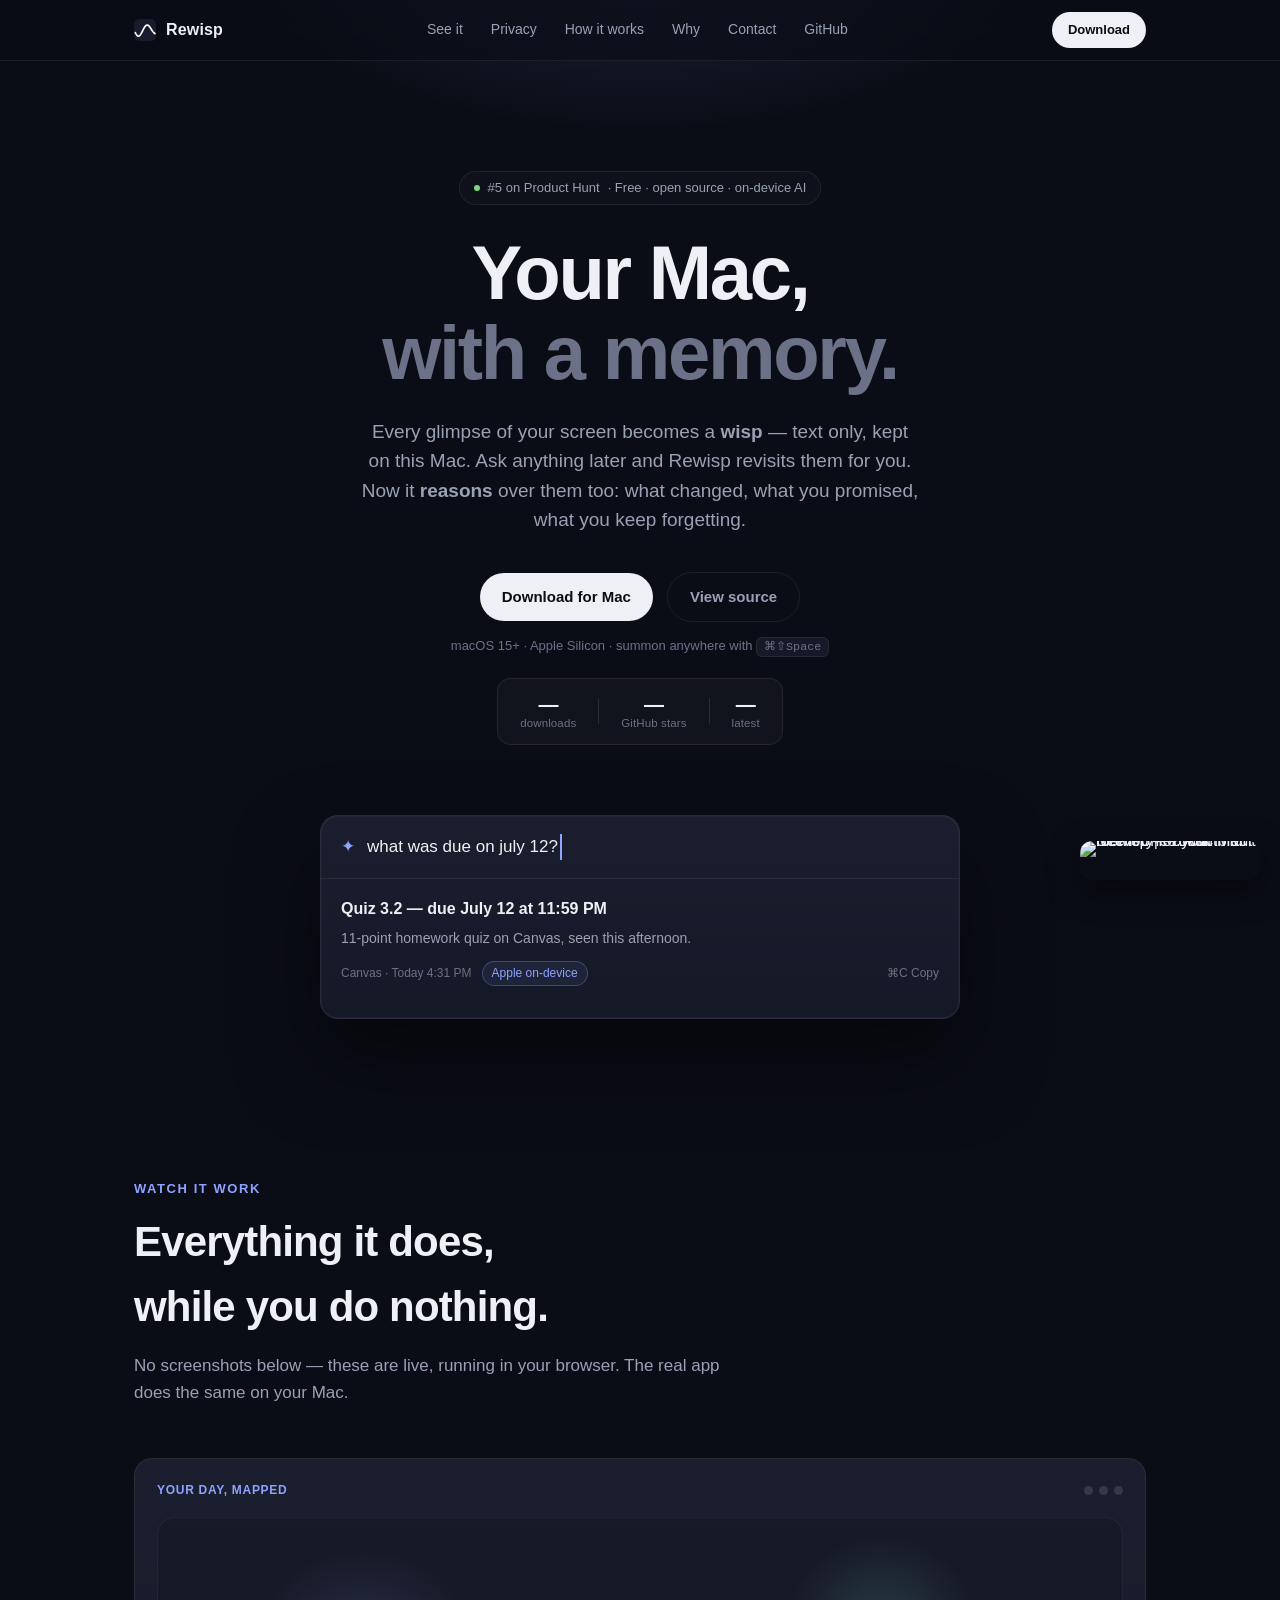
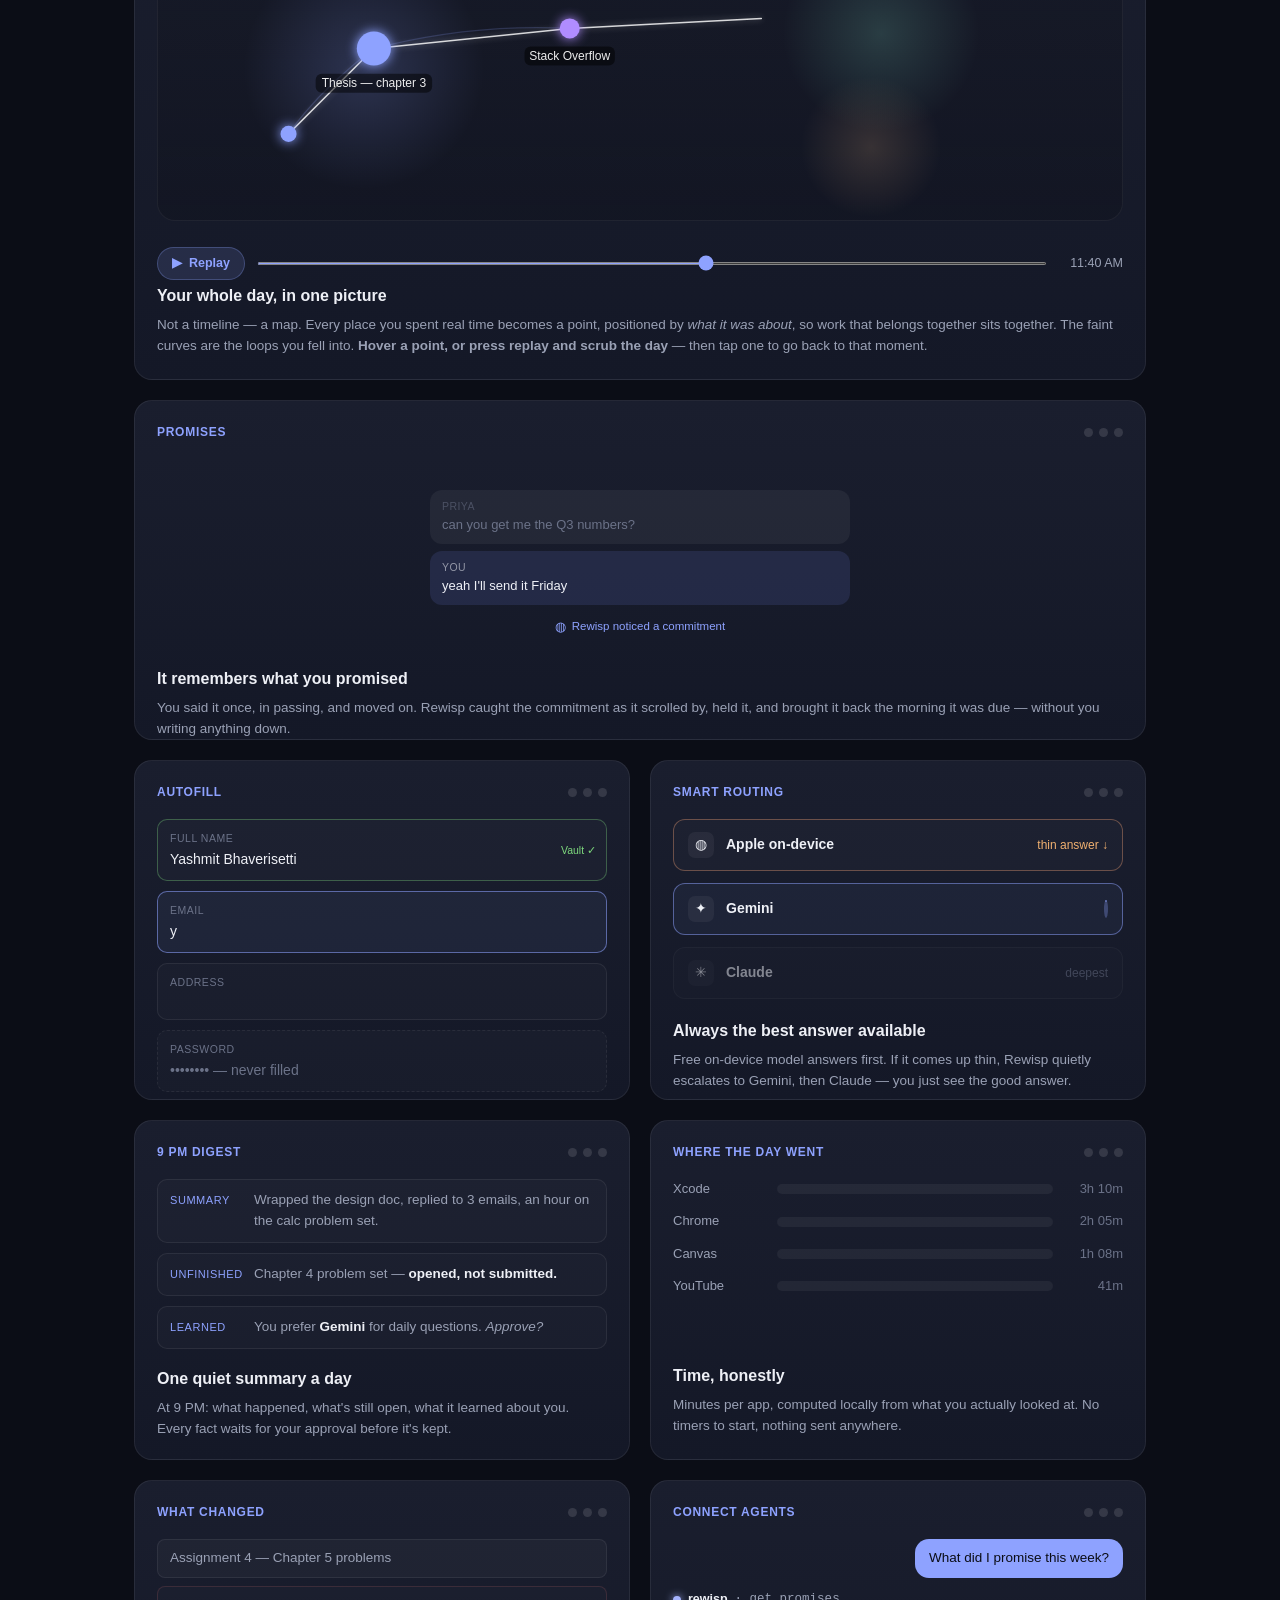
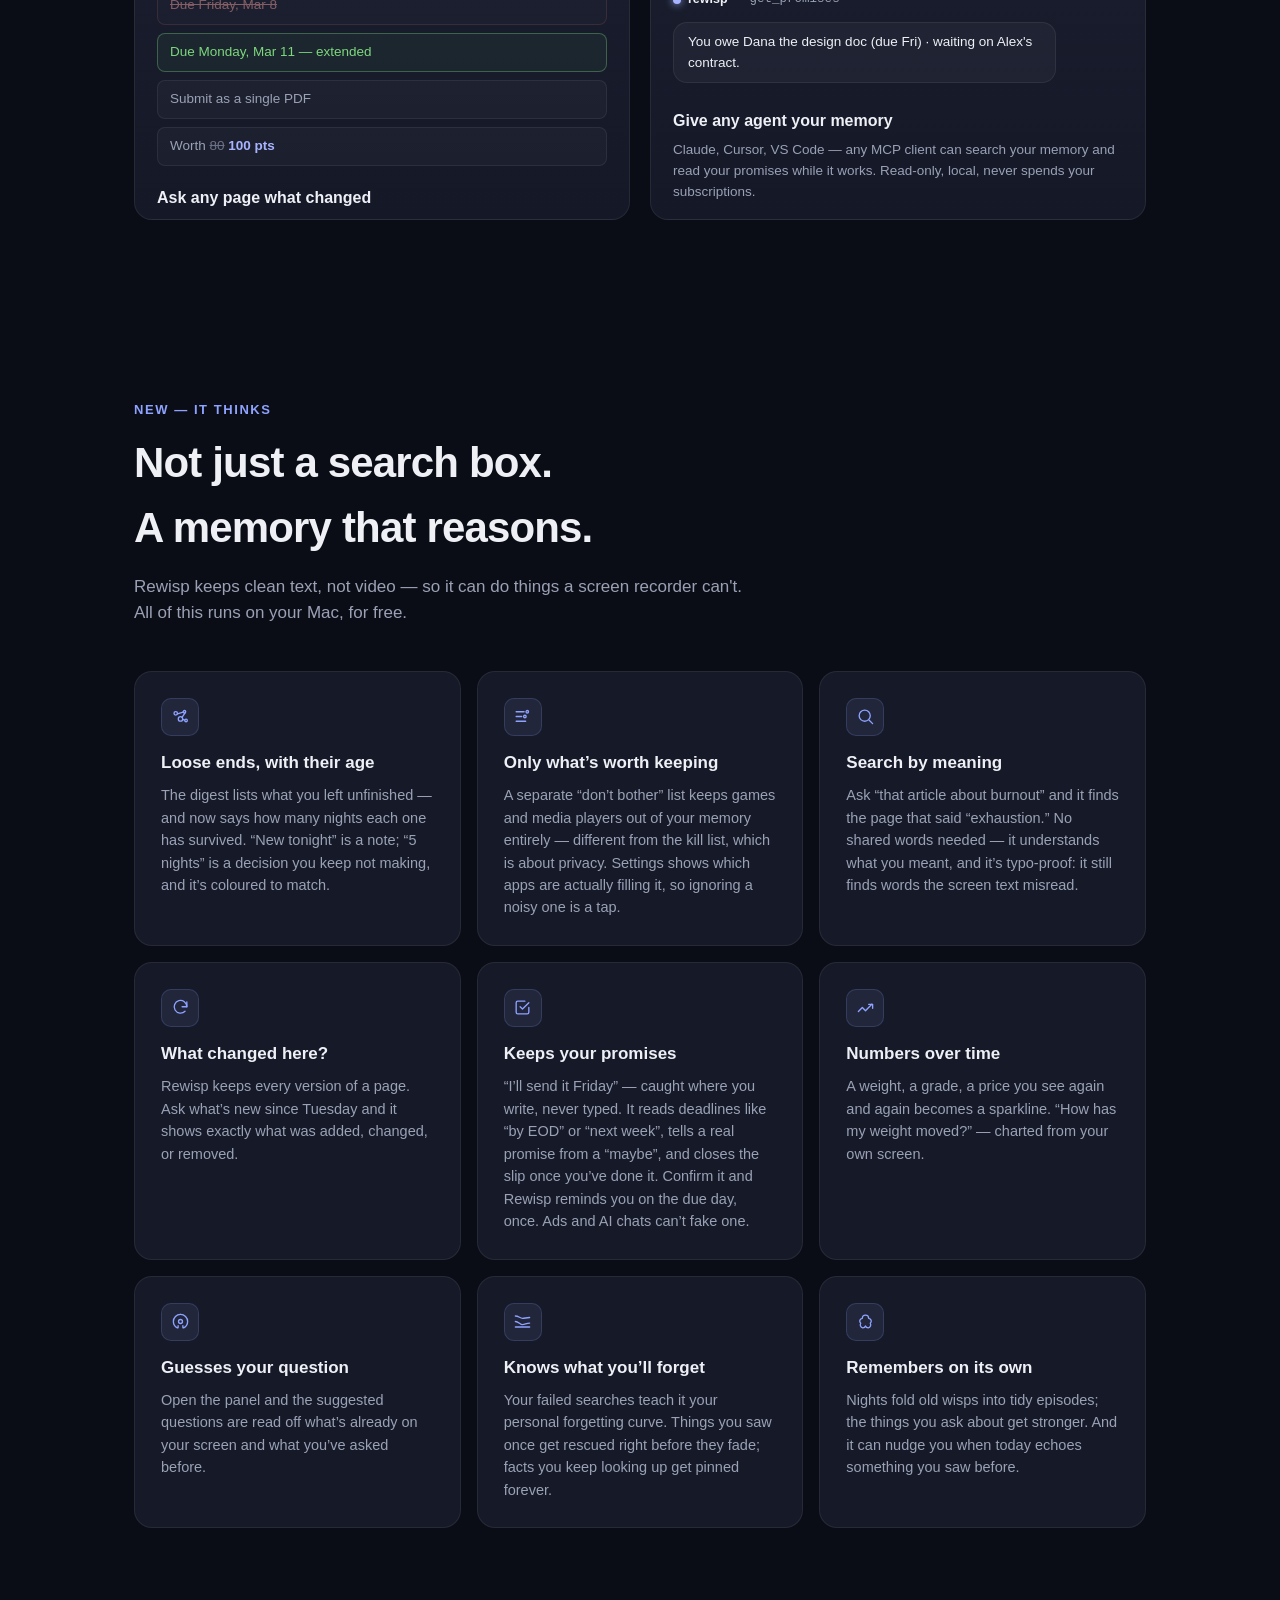
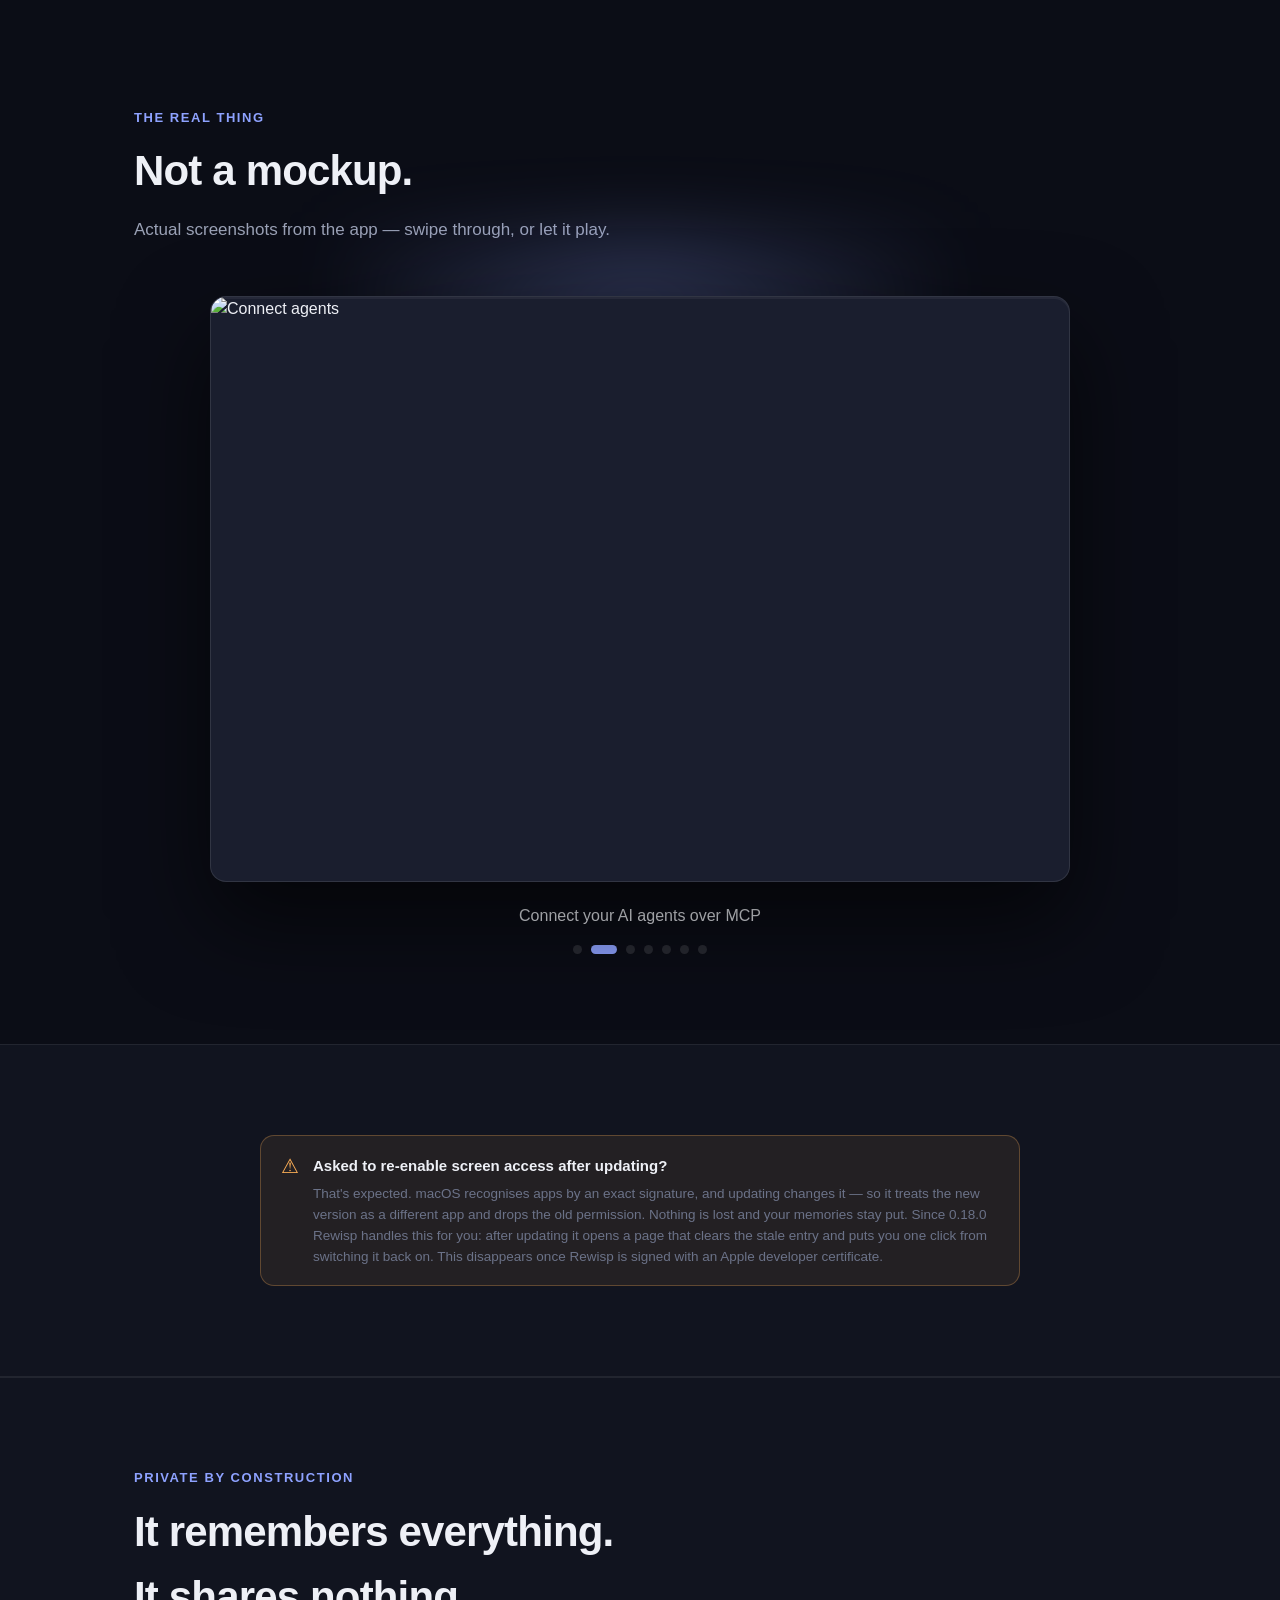
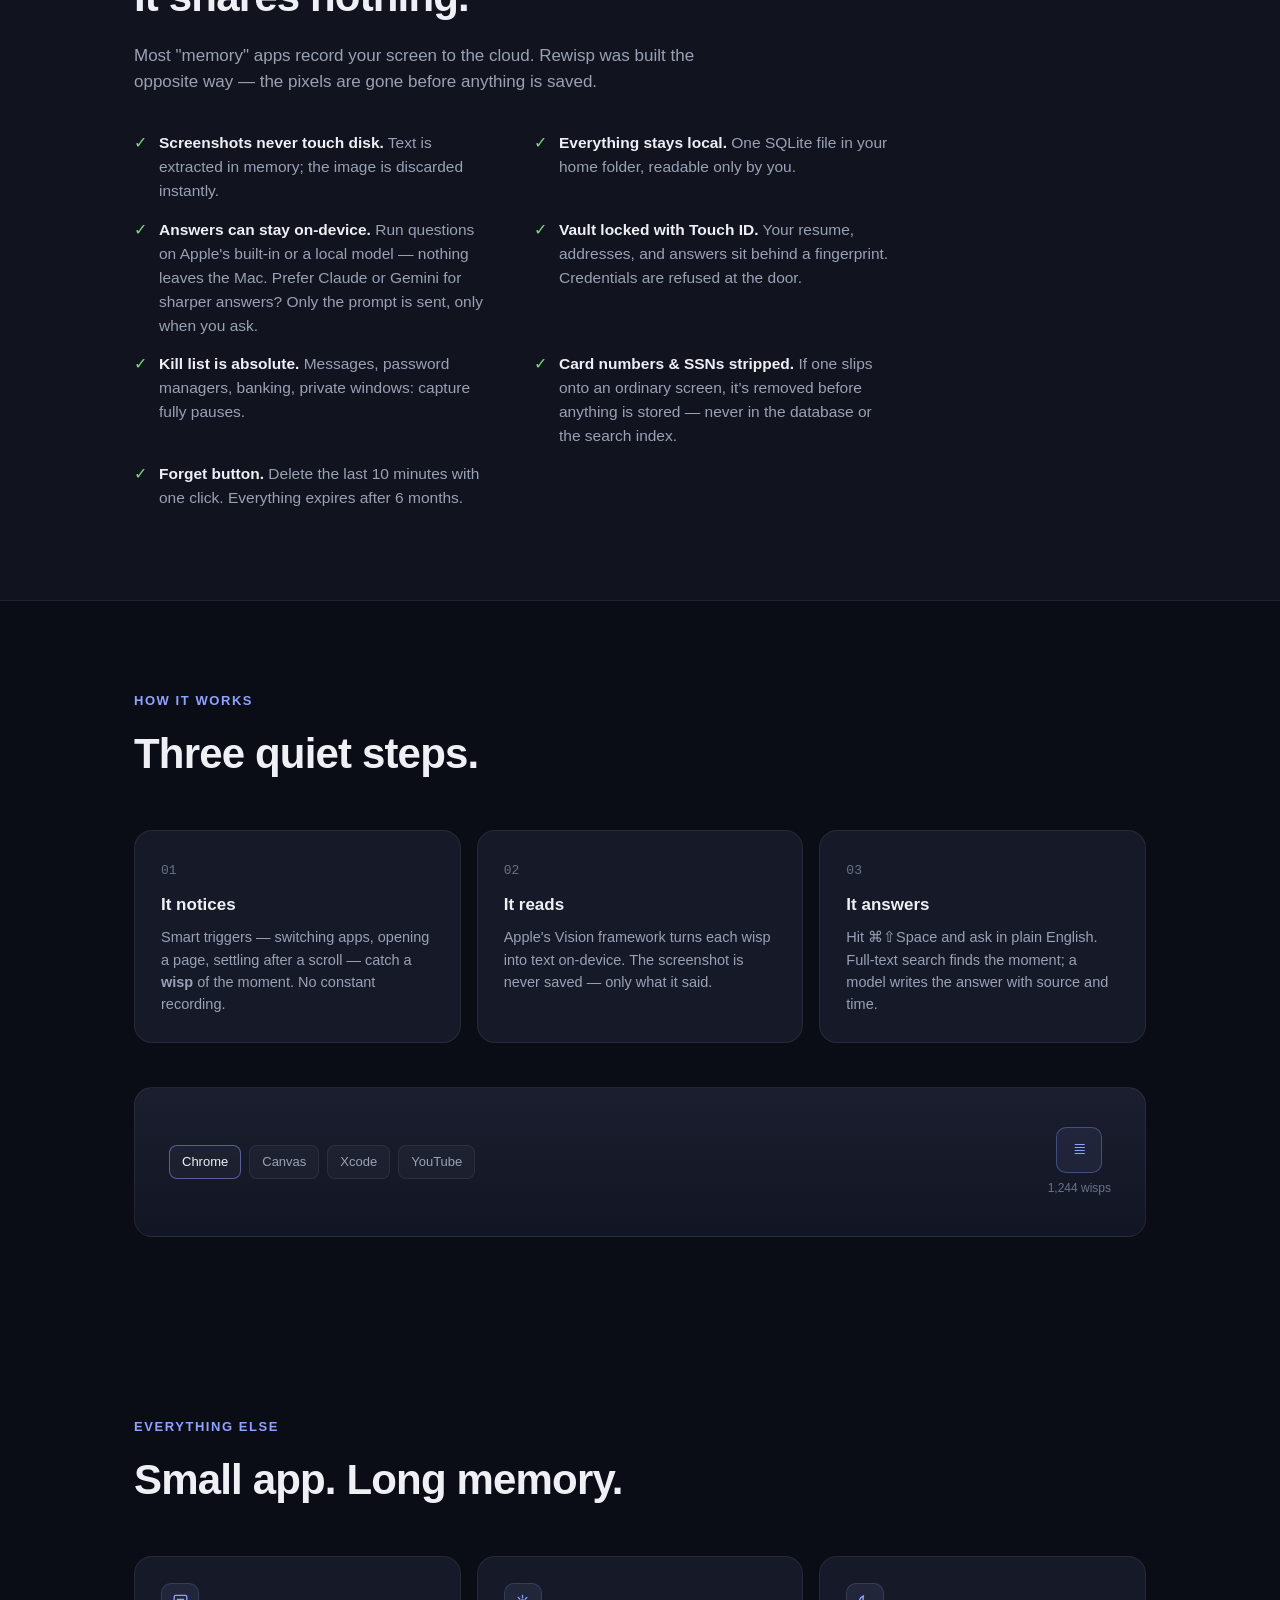
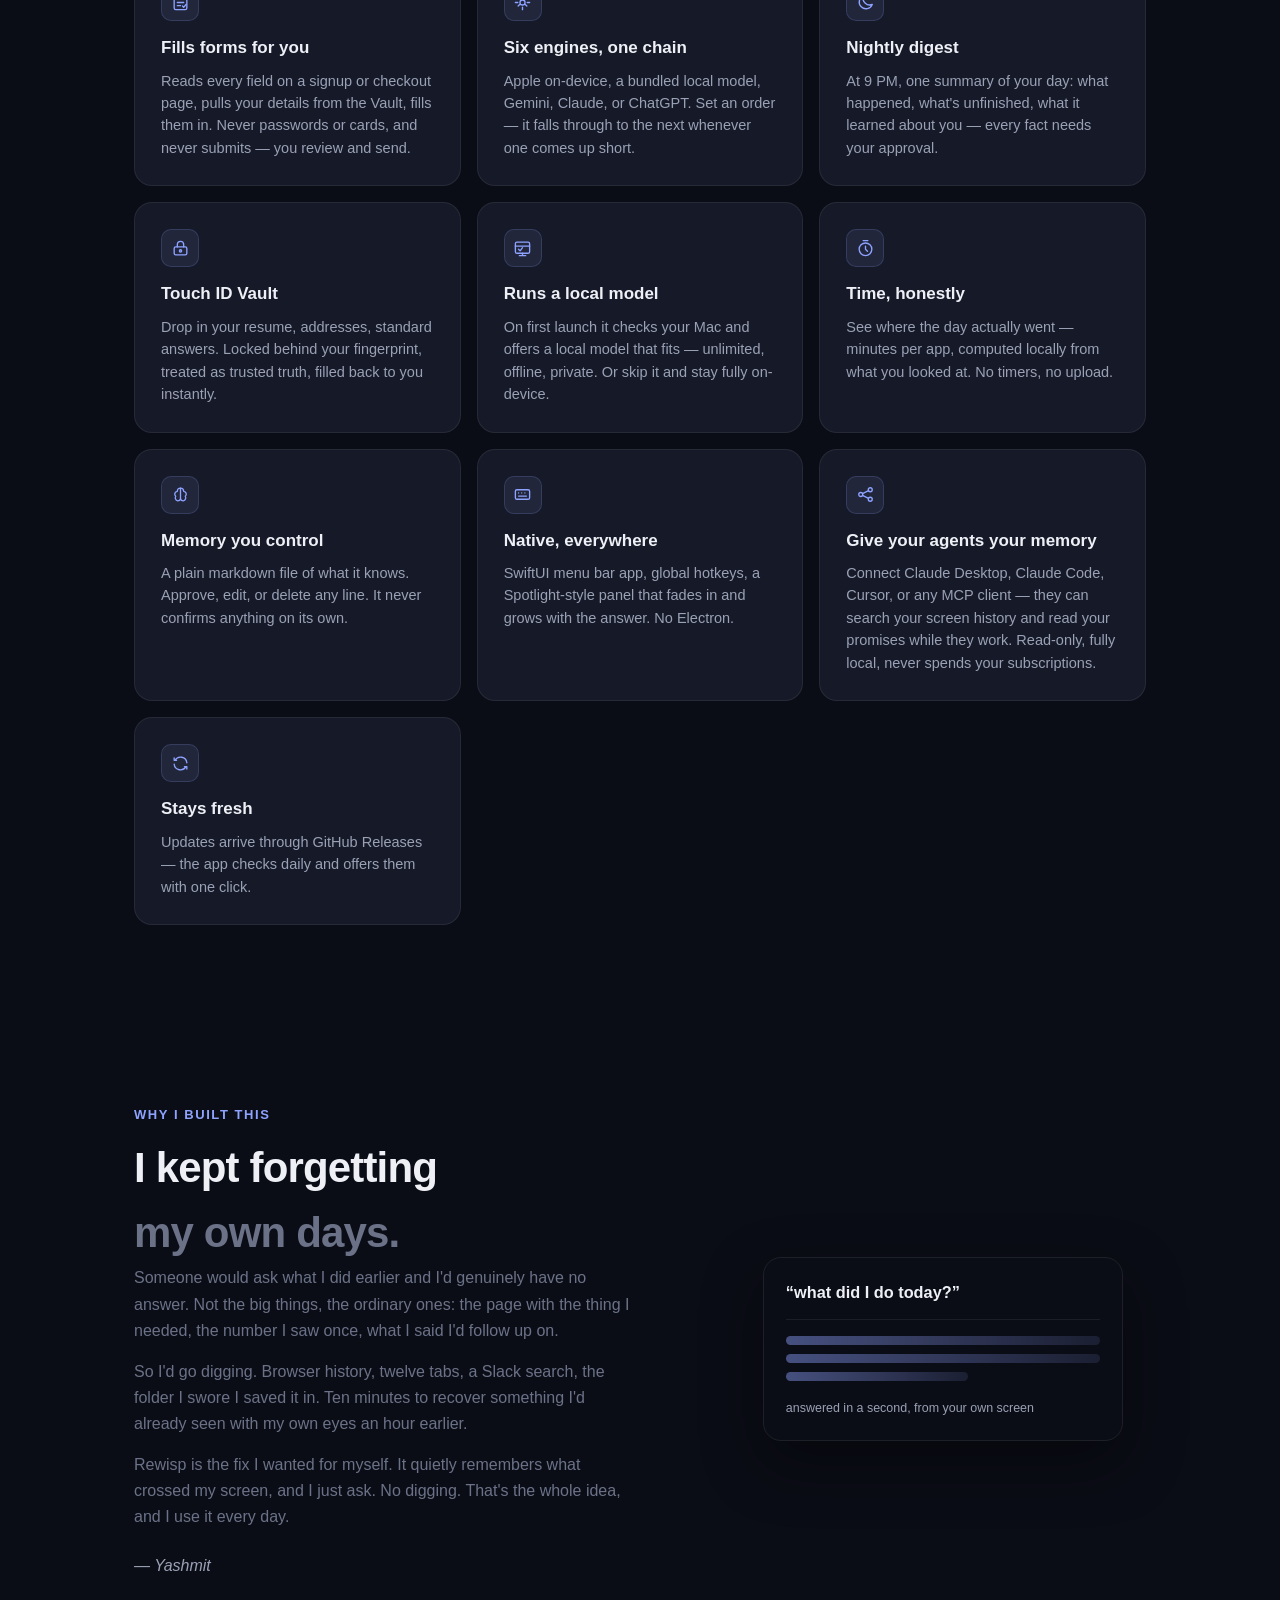
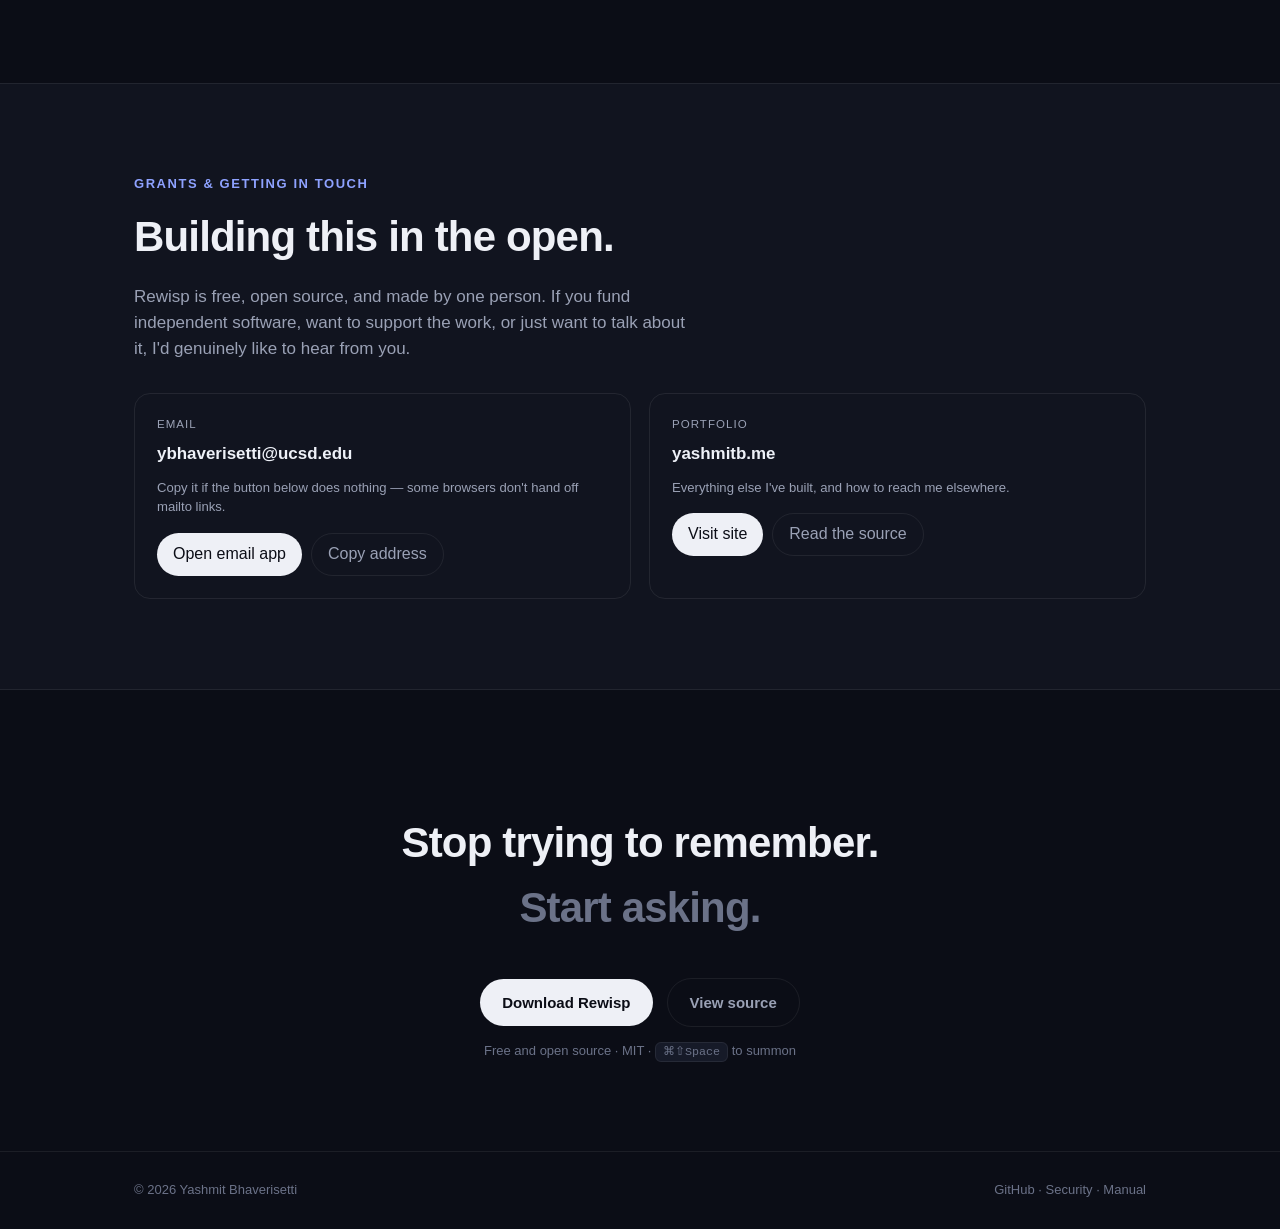
==== commit b55bd690: "site: the day map is interactive, like the app it's showing The section it sits in promises "these a" ====
--- a/site/index.html
+++ b/site/index.html
@@ -6,7 +6,7 @@
 <title>Rewisp — an ambient memory for your Mac</title>
 <meta name="description" content="Rewisp remembers the text of everything you see on your Mac, so you can ask about it later. Private by construction — screenshots never touch disk.">
 <link rel="icon" href="data:image/svg+xml,%3Csvg xmlns='http://www.w3.org/2000/svg' viewBox='0 0 24 24'%3E%3Crect width='24' height='24' rx='6' fill='%23181c2c'/%3E%3Cpath d='M 1.44 14.80 L 1.97 15.86 L 2.50 16.79 L 3.02 17.55 L 3.55 18.13 L 4.08 18.52 L 4.61 18.71 L 5.14 18.69 L 5.66 18.48 L 6.19 18.07 L 6.72 17.50 L 7.25 16.78 L 7.78 15.93 L 8.30 14.98 L 8.83 13.96 L 9.36 12.91 L 9.89 11.86 L 10.42 10.84 L 10.94 9.87 L 11.47 8.99 L 12.00 8.23 L 12.53 7.59 L 13.06 7.10 L 13.58 6.77 L 14.11 6.60 L 14.64 6.60 L 15.17 6.76 L 15.70 7.07 L 16.22 7.52 L 16.75 8.09 L 17.28 8.75 L 17.81 9.50 L 18.34 10.30 L 18.86 11.13 L 19.39 11.96 L 19.92 12.77 L 20.45 13.52 L 20.98 14.21 L 21.50 14.82 L 22.03 15.32 L 22.56 15.70' stroke='%23fff' stroke-width='1.8' stroke-linecap='round' stroke-linejoin='round' fill='none'/%3E%3Ccircle cx='22.56' cy='15.70' r='1.0' fill='%23fff'/%3E%3C/svg%3E">
-<link rel="stylesheet" href="css/styles.css?v=20260731c">
+<link rel="stylesheet" href="css/styles.css?v=20260731d">
 </head>
 <body>
 
@@ -102,18 +102,18 @@
             <circle cx="720" cy="115" r="98"  fill="url(#neb2)"/>
             <circle cx="710" cy="228" r="70"  fill="url(#neb3)"/>
 
-            <path class="map-edge" d="M215 130 Q312 105 410 110"/>
-            <path class="map-edge" d="M215 130 Q160 172 130 215"/>
-            <path class="map-edge" d="M700 95 Q660 162 710 228"/>
-
-            <path class="map-trace" d="M130 215 L215 130 L410 110 L700 95 L830 155 L710 228"/>
-
-            <g class="map-node n-indigo"><circle cx="215" cy="130" r="17"/></g>
-            <g class="map-node n-indigo"><circle cx="130" cy="215" r="8"/></g>
-            <g class="map-node n-violet"><circle cx="410" cy="110" r="10"/></g>
-            <g class="map-node n-mint"><circle cx="700" cy="95"  r="13"/></g>
-            <g class="map-node n-mint"><circle cx="830" cy="155" r="7"/></g>
-            <g class="map-node n-amber"><circle cx="710" cy="228" r="11"/></g>
+            <path class="map-edge" data-a="1" data-b="2" d="M215 130 Q312 105 410 110"/>
+            <path class="map-edge" data-a="0" data-b="1" d="M215 130 Q160 172 130 215"/>
+            <path class="map-edge" data-a="3" data-b="5" d="M700 95 Q660 162 710 228"/>
+
+            <path class="map-trace" id="map-trace" d="M130 215 L215 130 L410 110 L700 95 L830 155 L710 228"/>
+
+            <g class="map-node n-indigo" data-i="1" data-label="Thesis — chapter 3" data-mins="1h 47m" data-visits="9 visits" data-time="9:26 AM" data-moment="…the argument in 3.2 still needs a citation for the 1994 result." data-before="Reading list" data-after="Stack Overflow" tabindex="0" role="button" aria-label="Thesis — chapter 3, 1h 47m"><circle cx="215" cy="130" r="17"/></g>
+            <g class="map-node n-indigo" data-i="0" data-label="Reading list" data-mins="4m" data-visits="2 visits" data-time="9:12 AM" data-moment="Three papers open on retrieval-augmented memory." data-before="—" data-after="Thesis — chapter 3" tabindex="0" role="button" aria-label="Reading list, 4m"><circle cx="130" cy="215" r="8"/></g>
+            <g class="map-node n-violet" data-i="2" data-label="Stack Overflow" data-mins="12m" data-visits="6 visits" data-time="11:40 AM" data-moment="How do I make a figure caption span two columns in LaTeX?" data-before="Thesis — chapter 3" data-after="Course site" tabindex="0" role="button" aria-label="Stack Overflow, 12m"><circle cx="410" cy="110" r="10"/></g>
+            <g class="map-node n-mint" data-i="3" data-label="Course site" data-mins="34m" data-visits="5 visits" data-time="1:05 PM" data-moment="Problem set 6 — due Friday 11:59 PM.  Submitted: no." data-before="Stack Overflow" data-after="Lecture slides" tabindex="0" role="button" aria-label="Course site, 34m"><circle cx="700" cy="95"  r="13"/></g>
+            <g class="map-node n-mint" data-i="4" data-label="Lecture slides" data-mins="8m" data-visits="2 visits" data-time="1:52 PM" data-moment="Week 9 — asymptotic bounds. Slide 14 of 31." data-before="Course site" data-after="YouTube" tabindex="0" role="button" aria-label="Lecture slides, 8m"><circle cx="830" cy="155" r="7"/></g>
+            <g class="map-node n-amber" data-i="5" data-label="YouTube" data-mins="28m" data-visits="3 visits" data-time="2:30 PM" data-moment="Up next: “A Day in the Life of a PhD Student”." data-before="Lecture slides" data-after="—" tabindex="0" role="button" aria-label="YouTube, 28m"><circle cx="710" cy="228" r="11"/></g>
 
             <g class="map-lab"><rect x="157" y="155" width="116" height="19" rx="6"/><text x="215" y="168">Thesis — chapter 3</text></g>
             <g class="map-lab"><rect x="365" y="128" width="90"  height="19" rx="6"/><text x="410" y="141">Stack Overflow</text></g>
@@ -122,7 +122,7 @@
           </svg>
         </div>
         <h3>Your whole day, in one picture</h3>
-        <p class="cap">Not a timeline — a map. Every place you spent real time becomes a point, positioned by <em>what it was about</em>, so work that belongs together sits together. The faint curves are the loops you fell into. Press replay and watch the route you actually took.</p>
+        <p class="cap">Not a timeline — a map. Every place you spent real time becomes a point, positioned by <em>what it was about</em>, so work that belongs together sits together. The faint curves are the loops you fell into. <b>Hover a point, or press replay and scrub the day</b> — then tap one to go back to that moment.</p>
       </div>
 
       <!-- promises — the thing nothing else does -->
@@ -483,7 +483,7 @@
   <img alt="Rewisp — an ambient memory for your Mac - See it once. Ask forever. | Product Hunt" width="250" height="54" loading="lazy" src="https://api.producthunt.com/widgets/embed-image/v1/featured.svg?post_id=1199790&theme=dark&t=1784448393504">
 </a>
 
-<script src="js/demos.js?v=20260731c"></script>
+<script src="js/demos.js?v=20260731d"></script>
 
 <!-- Analytics: GoatCounter. No cookies, no personal data, no cross-site tracking,
      nothing that needs a consent banner — which matters here, because a page
--- a/site/css/styles.css
+++ b/site/css/styles.css
@@ -685,3 +685,76 @@
 @media (max-width: 520px) { .map-lab text { font-size: 30px; } }
 @media (min-width: 521px) and (max-width: 700px)  { .map-lab text { font-size: 22px; } }
 @media (min-width: 701px) and (max-width: 1000px) { .map-lab text { font-size: 15px; } }
+
+/* ── day map: interactive states ──────────────────────────────────────────
+   Only the JS path uses these. The CSS loop below is disabled once the script
+   takes over, or the keyframes and the scrubber fight over stroke-dashoffset
+   and the line stutters. */
+/* Every .panel is a fixed 340px box with overflow:hidden. The map is taller
+   than that (a 300-unit stage) and now carries controls and a moment card
+   underneath, so on this one panel the height has to follow the content —
+   otherwise the replay button, the card, the heading and the caption are all
+   silently clipped away, which is exactly what happened. */
+#map-demo { height: auto; }
+
+.map-stage.js .map-trace { animation: none !important; }
+.map-svg { touch-action: manipulation; }
+
+.map-node { cursor: pointer; transition: opacity .25s ease, transform .25s ease; transform-origin: center; transform-box: fill-box; }
+.map-node.off, .map-lab.off, .map-edge.off { opacity: 0; pointer-events: none; }
+.map-lab, .map-edge { transition: opacity .25s ease; }
+
+/* Recede, don't vanish: dropping the rest to near-zero read as a rendering
+   fault in the app, and it reads the same way here. */
+#map-demo.focusing .map-node:not(.hot) { opacity: .38; }
+#map-demo.focusing .map-lab:not(.hot)  { opacity: .35; }
+#map-demo.focusing .map-edge:not(.hot) { opacity: .12; }
+
+.map-node.hot { transform: scale(1.18); }
+.map-node.hot circle { filter: drop-shadow(0 0 14px currentColor); }
+.map-node.picked circle { stroke: rgba(255,255,255,.9); stroke-width: 2; }
+.map-node:focus-visible { outline: none; }
+.map-node:focus-visible circle { stroke: #fff; stroke-width: 2; }
+.map-edge.hot { stroke-opacity: .75; stroke-width: 2.4; }
+.map-lab.hot text { fill: #fff; }
+.map-lab.hot rect { fill: rgba(0,0,0,.72); }
+
+/* controls */
+.map-ctl { display: flex; align-items: center; gap: 12px; margin: 12px 0 4px; }
+.map-btn {
+  display: inline-flex; align-items: center; gap: 7px;
+  font: inherit; font-size: 12.5px; font-weight: 600; color: var(--accent);
+  background: rgba(142,162,255,.14); border: 1px solid rgba(142,162,255,.28);
+  border-radius: 999px; padding: 6px 14px; cursor: pointer;
+  transition: background .2s ease, transform .12s ease;
+}
+.map-btn:hover { background: rgba(142,162,255,.22); }
+.map-btn:active { transform: scale(.97); }
+.map-btn.playing .map-btn-ic { animation: map-pulse 1.1s ease-in-out infinite; }
+@keyframes map-pulse { 0%,100% { opacity: 1; } 50% { opacity: .35; } }
+
+.map-scrub { flex: 1; accent-color: var(--accent); height: 3px; cursor: pointer; }
+.map-time { font-size: 12.5px; color: var(--muted); font-variant-numeric: tabular-nums; min-width: 64px; text-align: right; }
+
+/* the moment card — what tapping a point gives you in the app */
+.map-moment {
+  margin-top: 10px; padding: 12px 14px;
+  border: 1px solid rgba(255,255,255,.07); border-radius: var(--radius);
+  background: rgba(20,23,34,.55);
+  animation: mm-in .28s cubic-bezier(.2,.7,.3,1) both;
+}
+@keyframes mm-in { from { opacity: 0; transform: translateY(-4px); } to { opacity: 1; transform: none; } }
+.mm-head { display: flex; align-items: baseline; gap: 10px; flex-wrap: wrap; font-size: 13.5px; }
+.mm-meta { font-size: 12px; color: var(--muted); }
+.mm-screen {
+  margin-top: 7px; padding: 8px 10px; font-size: 13px; line-height: 1.5;
+  border-left: 2px solid rgba(142,162,255,.5); background: rgba(0,0,0,.22);
+  border-radius: 0 6px 6px 0; color: rgba(255,255,255,.86);
+}
+.mm-around { display: flex; gap: 18px; margin-top: 8px; font-size: 11.5px; color: var(--muted); flex-wrap: wrap; }
+.mm-around b { color: rgba(255,255,255,.8); font-weight: 500; }
+
+@media (max-width: 520px) {
+  .map-ctl { gap: 8px; }
+  .map-time { min-width: 56px; font-size: 11.5px; }
+}
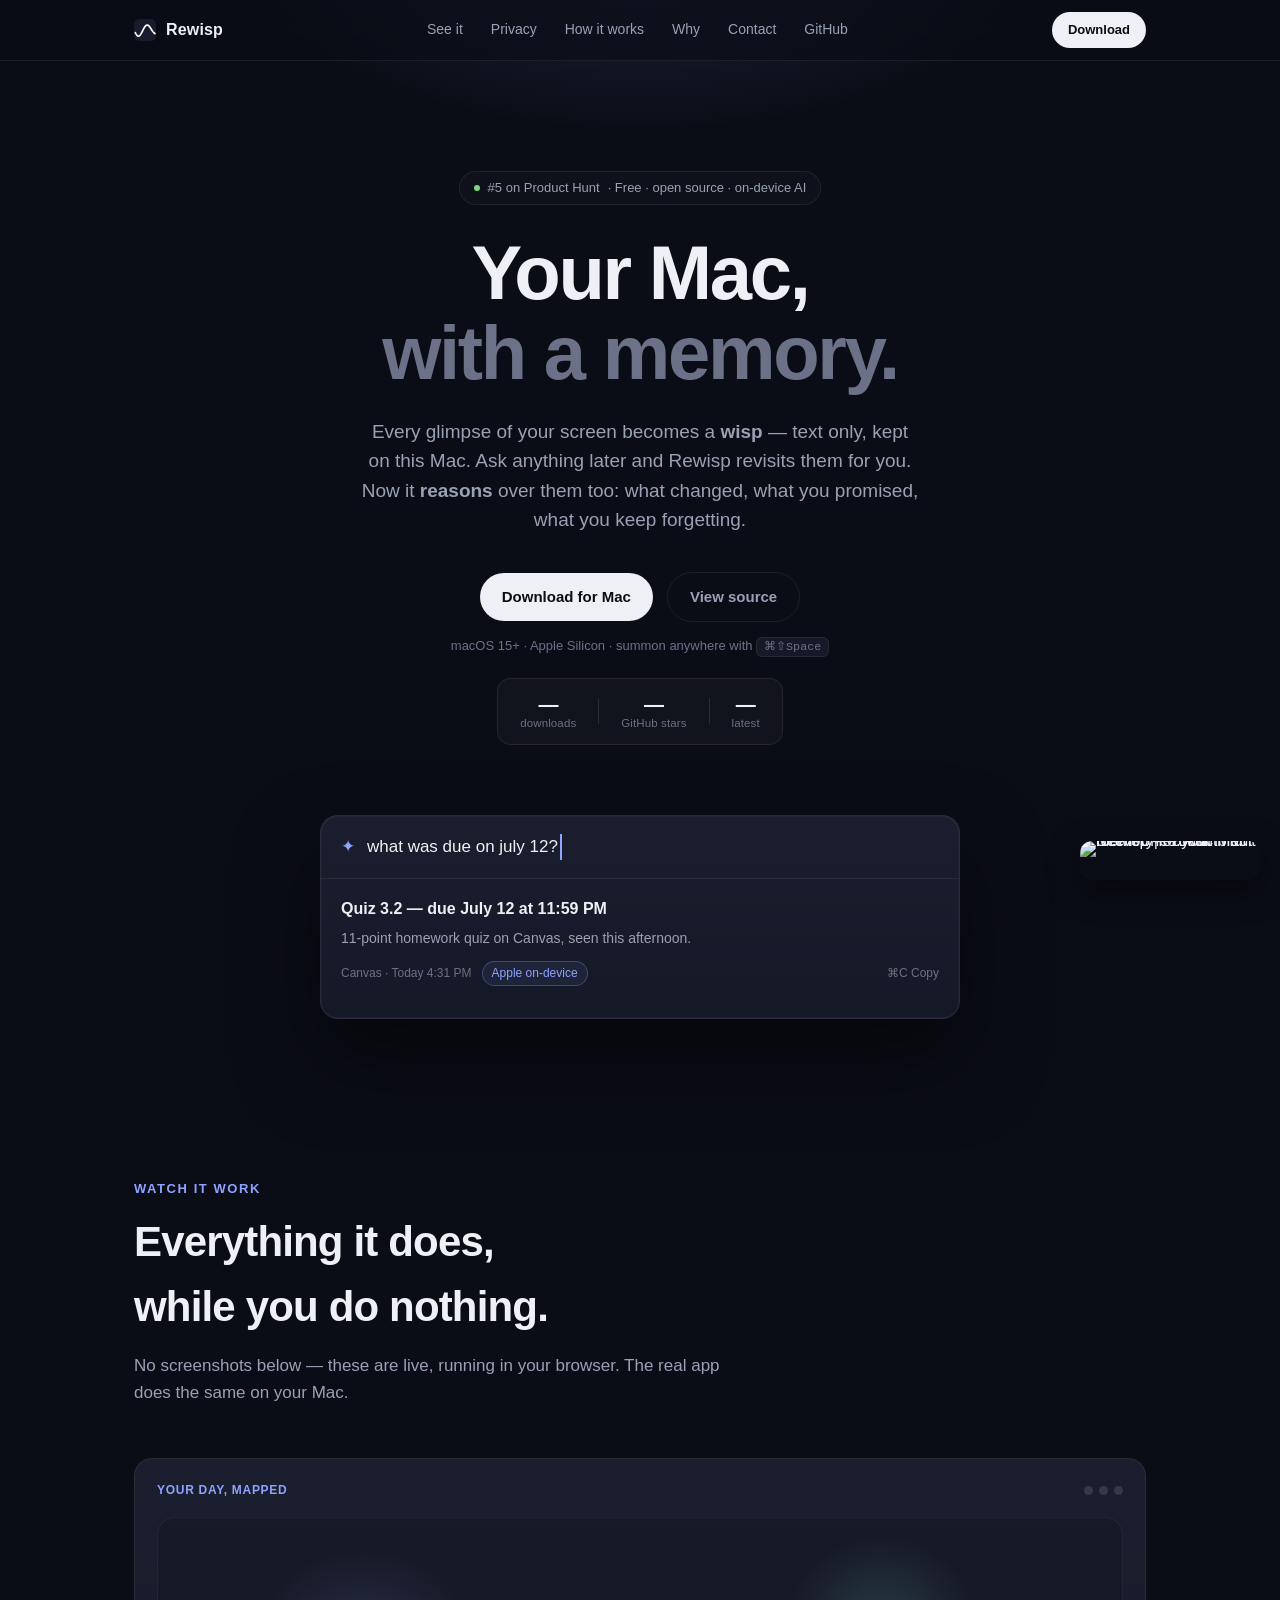
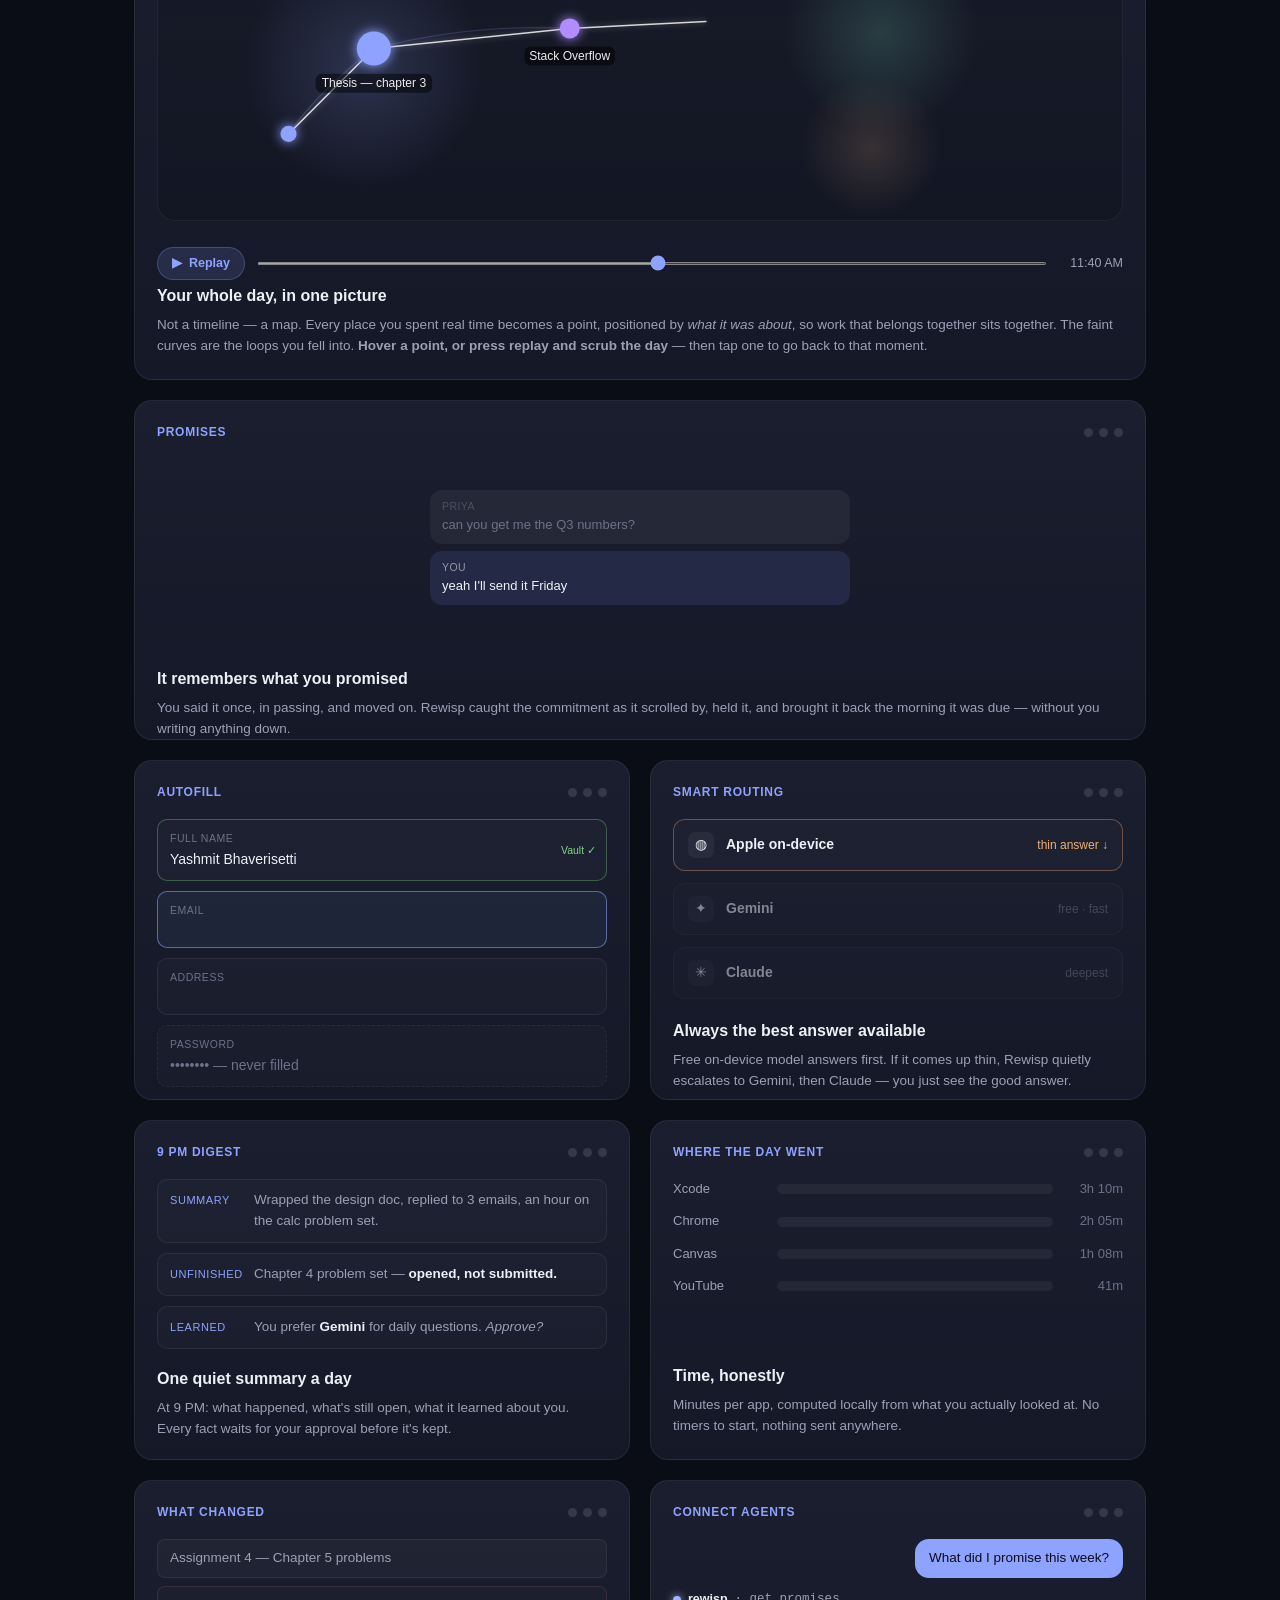
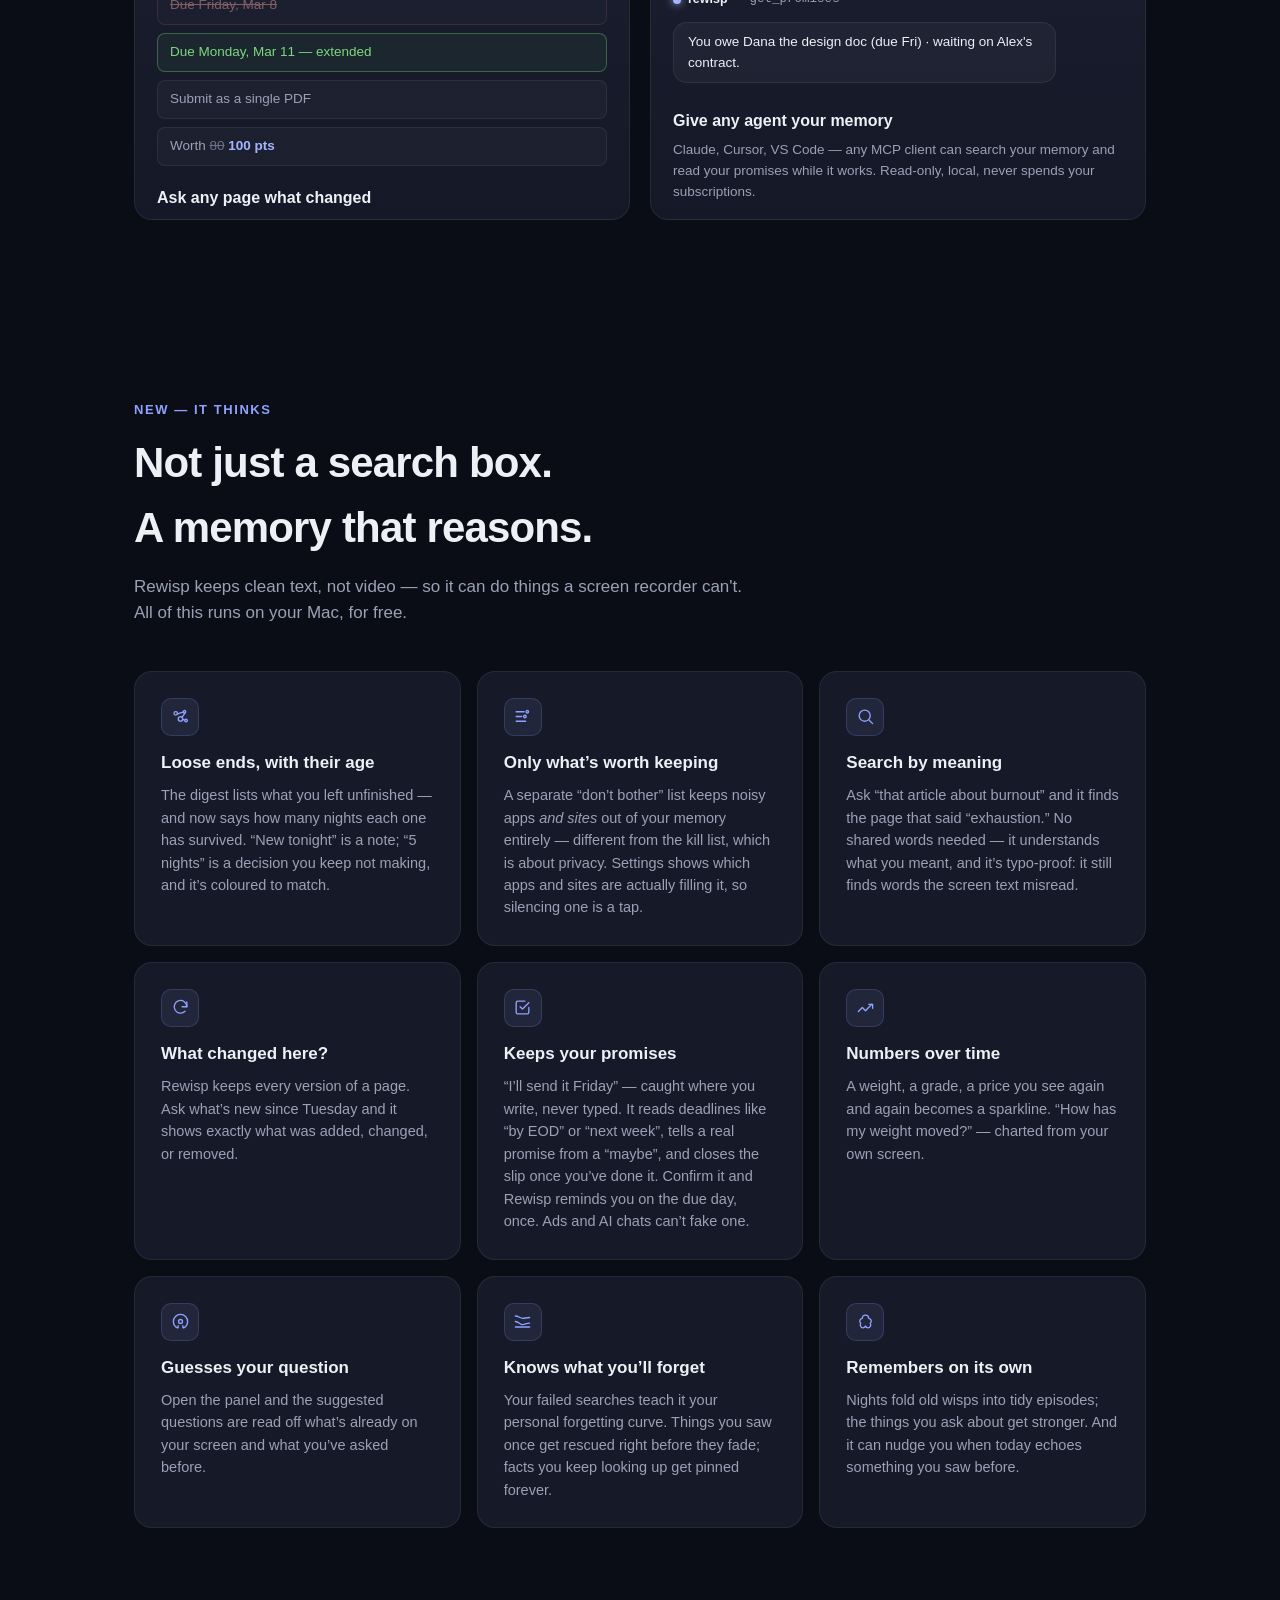
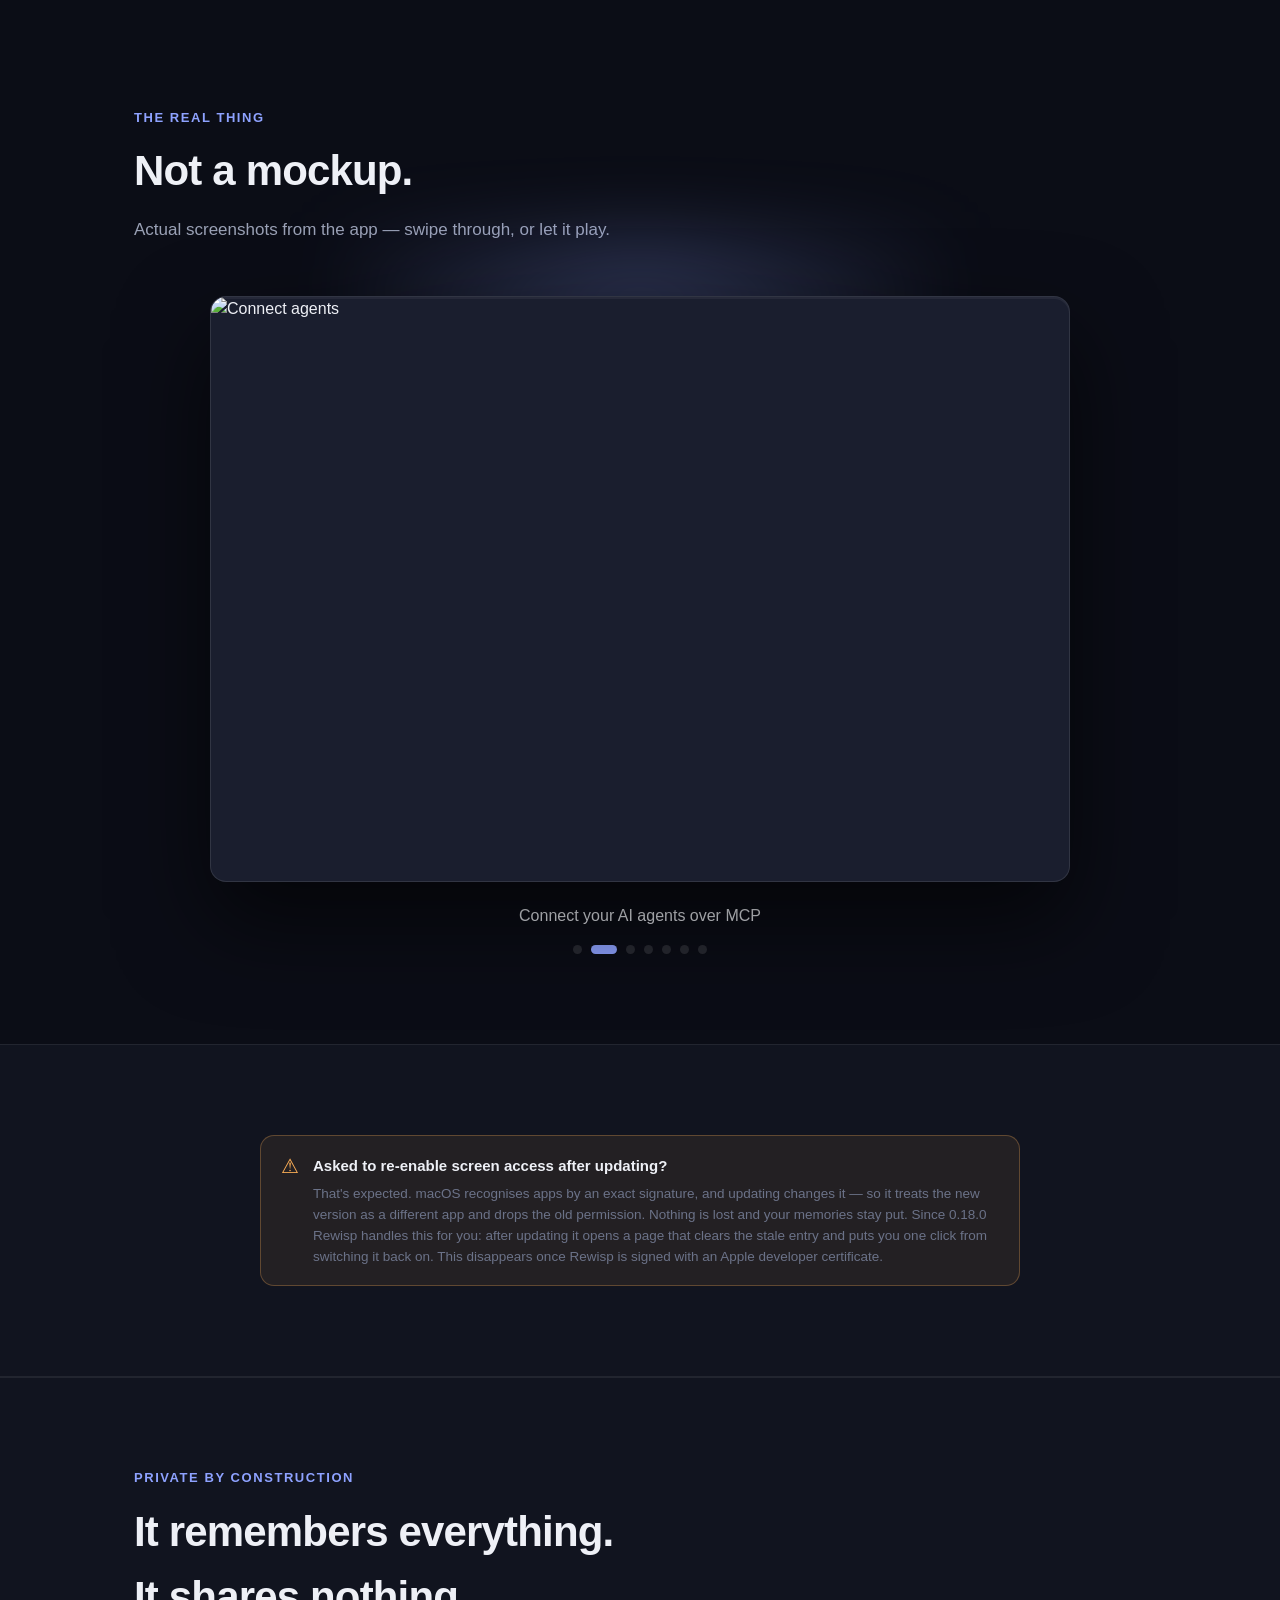
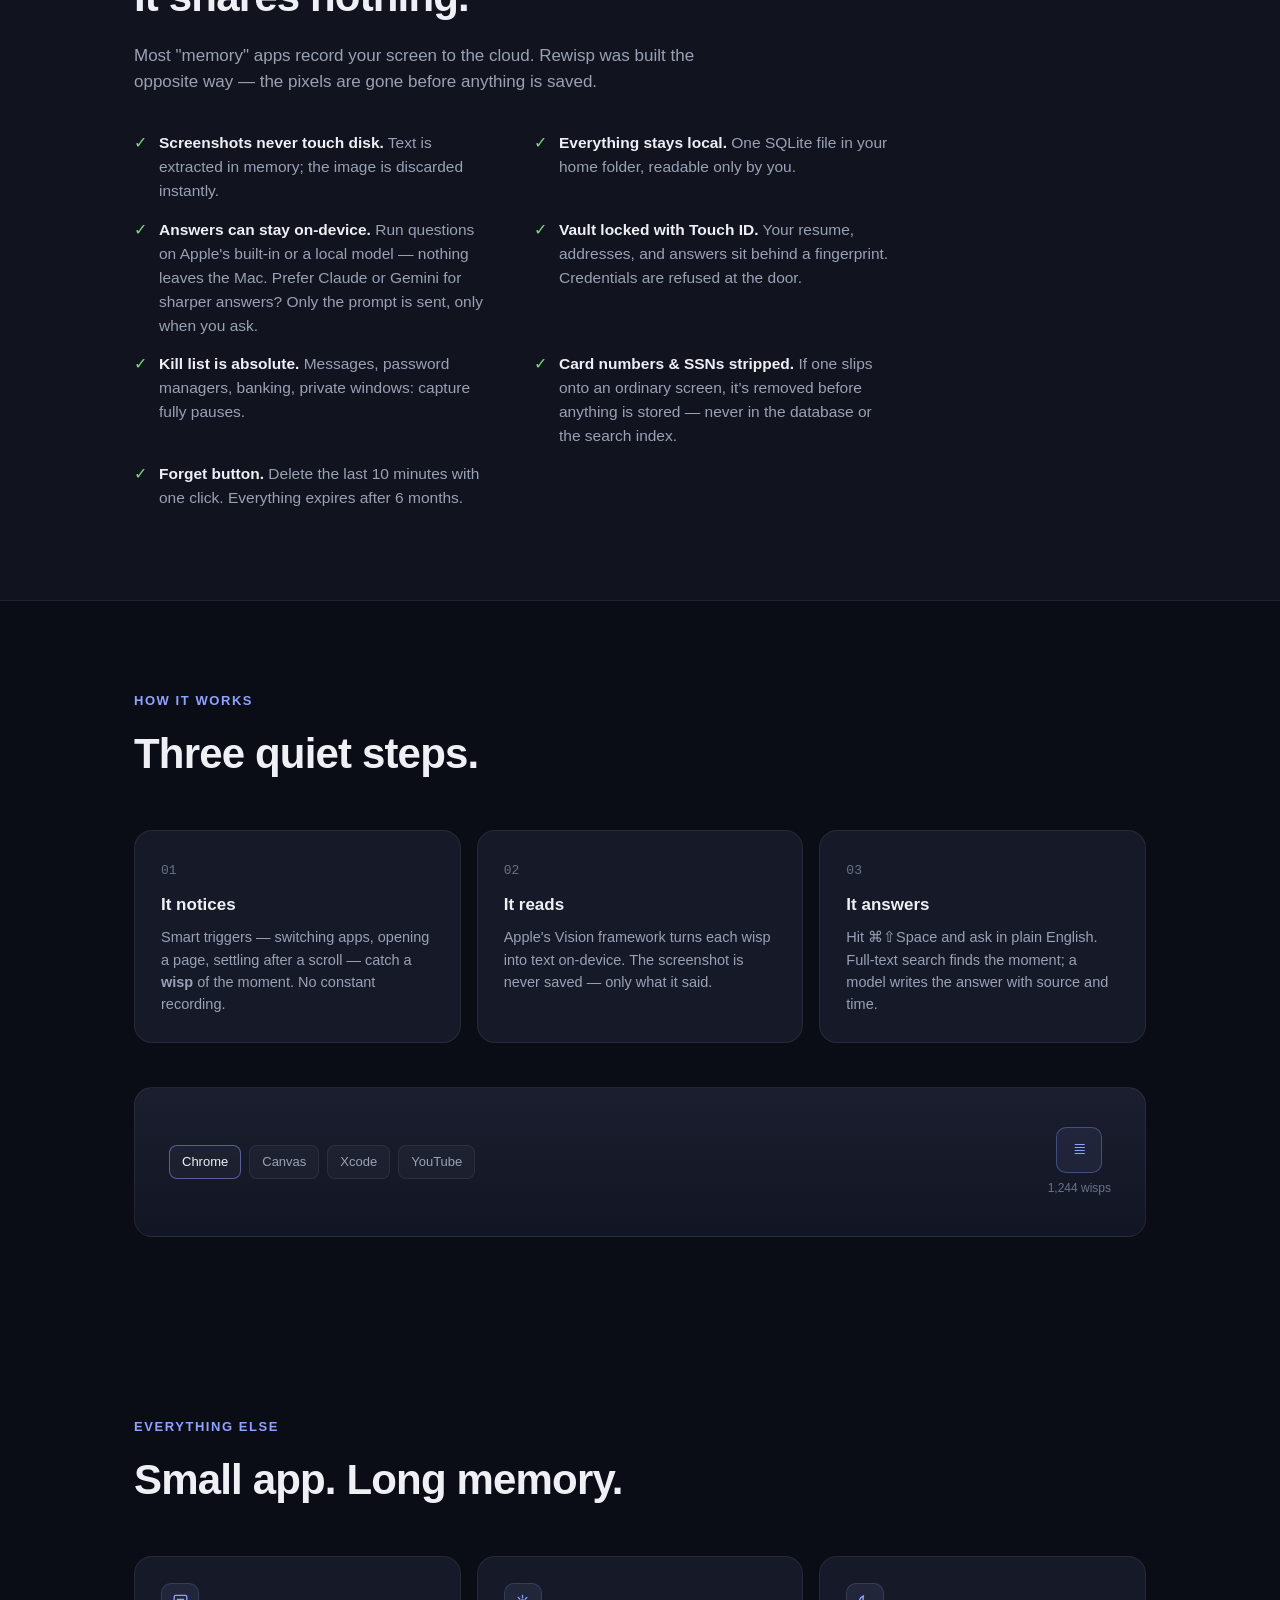
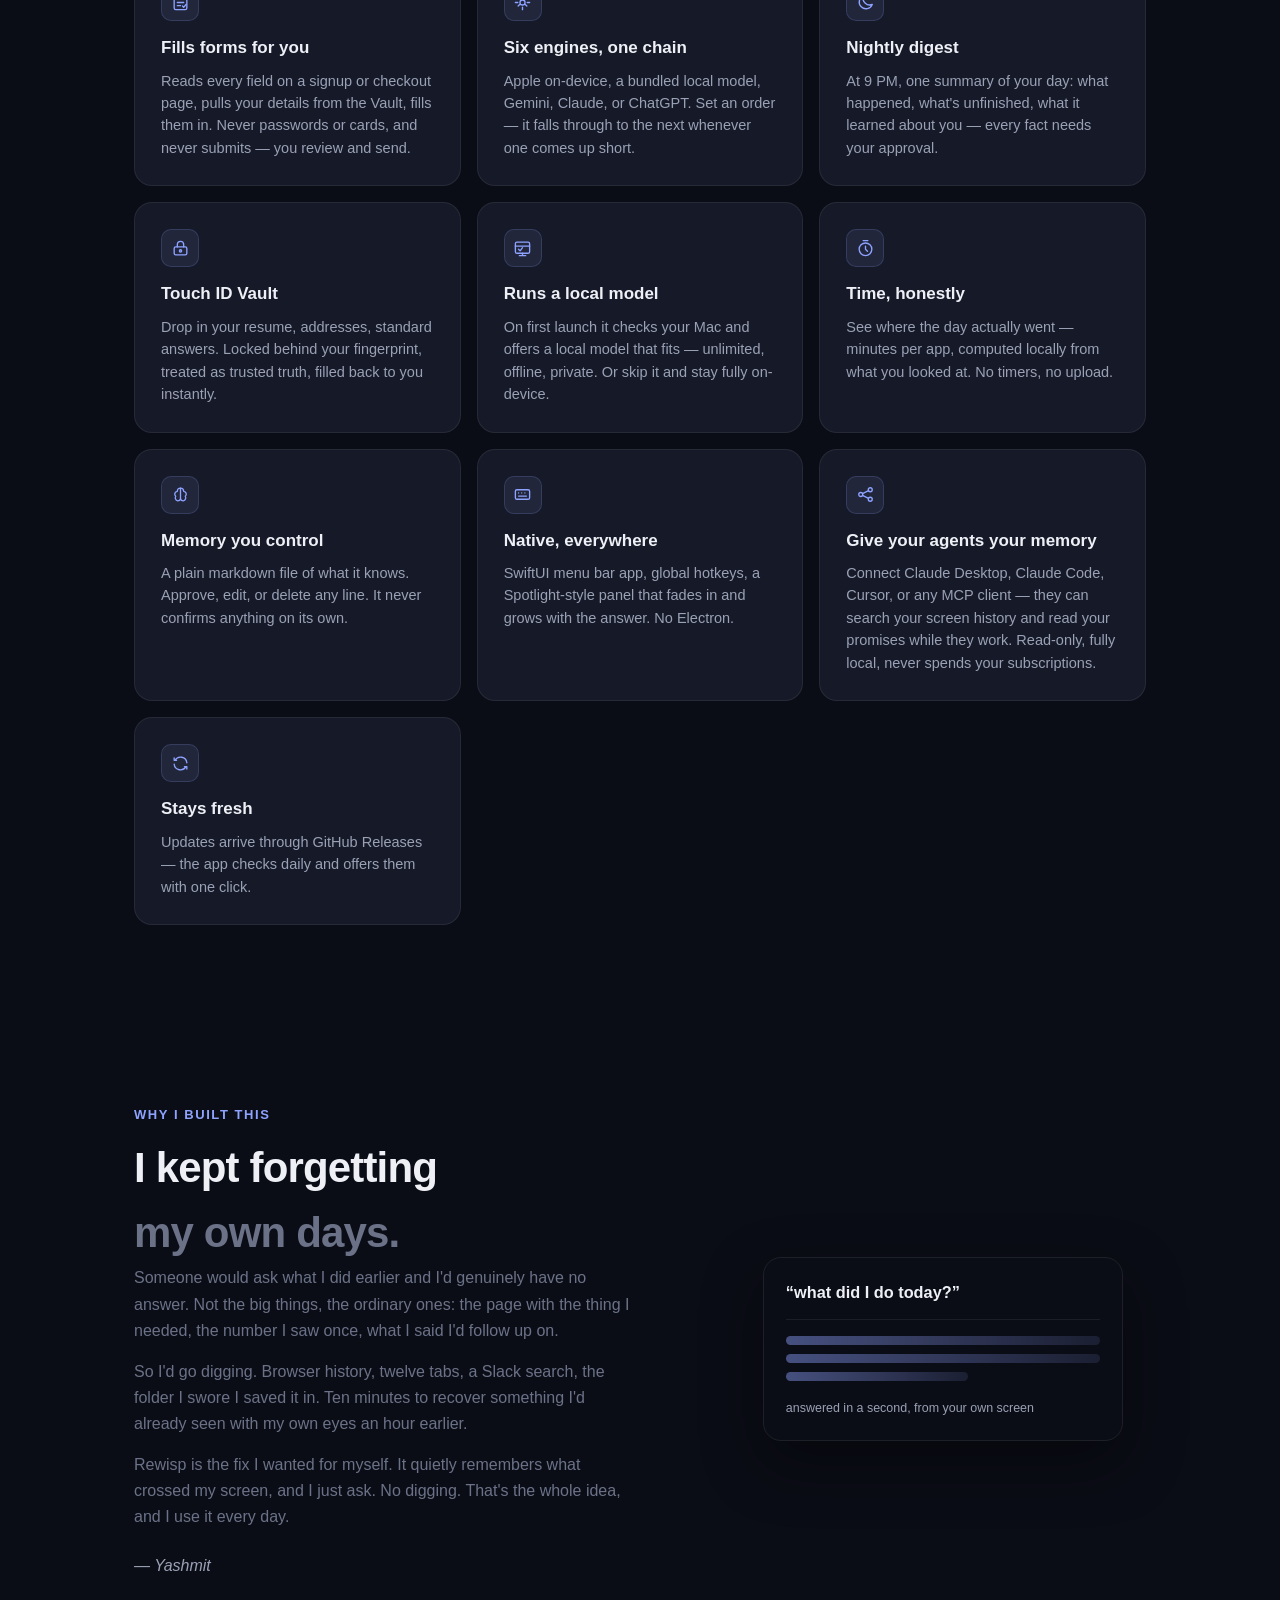
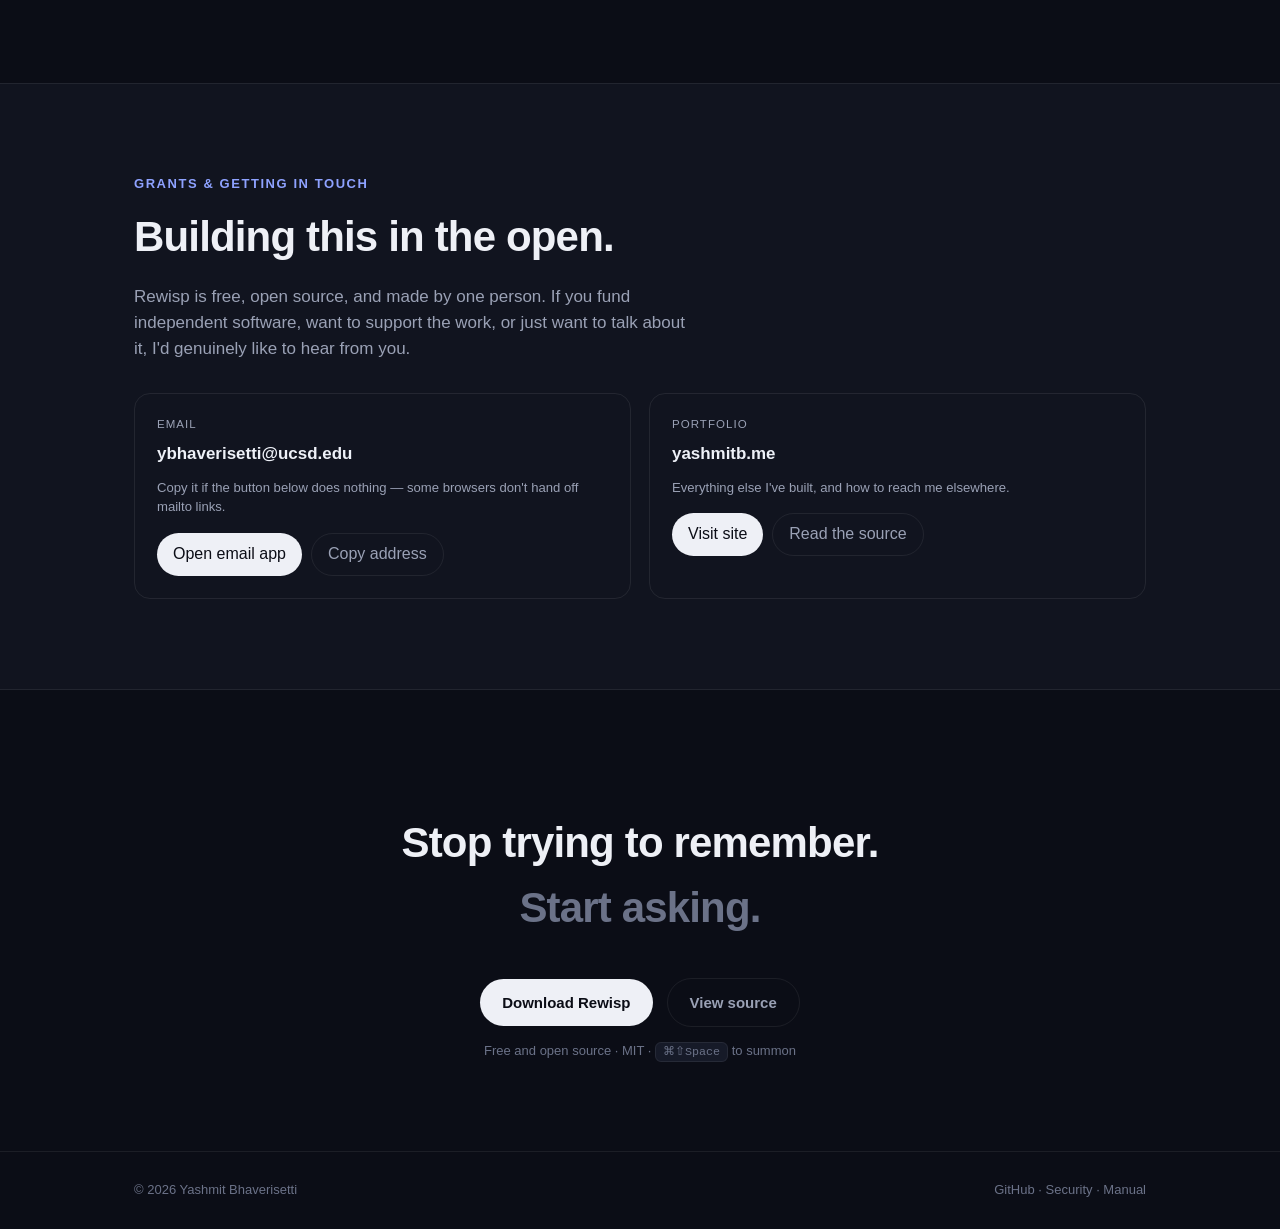
==== commit 3acb11a6: "release: v0.30.0 — the menu bar app stops burning your battery Reported as "my computer says Rewisp " ====
--- a/site/index.html
+++ b/site/index.html
@@ -6,7 +6,7 @@
 <title>Rewisp — an ambient memory for your Mac</title>
 <meta name="description" content="Rewisp remembers the text of everything you see on your Mac, so you can ask about it later. Private by construction — screenshots never touch disk.">
 <link rel="icon" href="data:image/svg+xml,%3Csvg xmlns='http://www.w3.org/2000/svg' viewBox='0 0 24 24'%3E%3Crect width='24' height='24' rx='6' fill='%23181c2c'/%3E%3Cpath d='M 1.44 14.80 L 1.97 15.86 L 2.50 16.79 L 3.02 17.55 L 3.55 18.13 L 4.08 18.52 L 4.61 18.71 L 5.14 18.69 L 5.66 18.48 L 6.19 18.07 L 6.72 17.50 L 7.25 16.78 L 7.78 15.93 L 8.30 14.98 L 8.83 13.96 L 9.36 12.91 L 9.89 11.86 L 10.42 10.84 L 10.94 9.87 L 11.47 8.99 L 12.00 8.23 L 12.53 7.59 L 13.06 7.10 L 13.58 6.77 L 14.11 6.60 L 14.64 6.60 L 15.17 6.76 L 15.70 7.07 L 16.22 7.52 L 16.75 8.09 L 17.28 8.75 L 17.81 9.50 L 18.34 10.30 L 18.86 11.13 L 19.39 11.96 L 19.92 12.77 L 20.45 13.52 L 20.98 14.21 L 21.50 14.82 L 22.03 15.32 L 22.56 15.70' stroke='%23fff' stroke-width='1.8' stroke-linecap='round' stroke-linejoin='round' fill='none'/%3E%3Ccircle cx='22.56' cy='15.70' r='1.0' fill='%23fff'/%3E%3C/svg%3E">
-<link rel="stylesheet" href="css/styles.css?v=20260731d">
+<link rel="stylesheet" href="css/styles.css?v=20260802a">
 </head>
 <body>
 
@@ -265,7 +265,7 @@
     <div class="grid">
       <div class="card reveal"><div class="ic"><svg viewBox="0 0 24 24"><circle cx="6" cy="8" r="2.2"/><circle cx="17" cy="6" r="1.6"/><circle cx="12" cy="15" r="2.8"/><circle cx="19" cy="17" r="1.6"/><path d="M8.1 8.6 15.4 6.4M13.9 13.2 17.6 7.6M14.6 15.6 17.4 16.6"/></svg></div><h3>Loose ends, with their age</h3><p>The digest lists what you left unfinished — and now says how many nights each one has survived. “New tonight” is a note; “5 nights” is a decision you keep not making, and it’s coloured to match.</p></div>
 
-      <div class="card reveal d2"><div class="ic"><svg viewBox="0 0 24 24"><path d="M4 6h10M4 12h7M4 18h12"/><circle cx="18" cy="6" r="1.6"/><circle cx="15" cy="12" r="1.6"/></svg></div><h3>Only what’s worth keeping</h3><p>A separate “don’t bother” list keeps games and media players out of your memory entirely — different from the kill list, which is about privacy. Settings shows which apps are actually filling it, so ignoring a noisy one is a tap.</p></div>
+      <div class="card reveal d2"><div class="ic"><svg viewBox="0 0 24 24"><path d="M4 6h10M4 12h7M4 18h12"/><circle cx="18" cy="6" r="1.6"/><circle cx="15" cy="12" r="1.6"/></svg></div><h3>Only what’s worth keeping</h3><p>A separate “don’t bother” list keeps noisy apps <em>and sites</em> out of your memory entirely — different from the kill list, which is about privacy. Settings shows which apps and sites are actually filling it, so silencing one is a tap.</p></div>
 
       <div class="card reveal"><div class="ic"><svg viewBox="0 0 24 24"><circle cx="11" cy="11" r="7"/><path d="M21 21l-4.3-4.3"/></svg></div><h3>Search by meaning</h3><p>Ask “that article about burnout” and it finds the page that said “exhaustion.” No shared words needed — it understands what you meant, and it’s typo-proof: it still finds words the screen text misread.</p></div>
       <div class="card reveal d1"><div class="ic"><svg viewBox="0 0 24 24"><path d="M20 11a8 8 0 1 0-2.3 5.7"/><path d="M20 5v6h-6"/></svg></div><h3>What changed here?</h3><p>Rewisp keeps every version of a page. Ask what’s new since Tuesday and it shows exactly what was added, changed, or removed.</p></div>
@@ -483,7 +483,7 @@
   <img alt="Rewisp — an ambient memory for your Mac - See it once. Ask forever. | Product Hunt" width="250" height="54" loading="lazy" src="https://api.producthunt.com/widgets/embed-image/v1/featured.svg?post_id=1199790&theme=dark&t=1784448393504">
 </a>
 
-<script src="js/demos.js?v=20260731d"></script>
+<script src="js/demos.js?v=20260802a"></script>
 
 <!-- Analytics: GoatCounter. No cookies, no personal data, no cross-site tracking,
      nothing that needs a consent banner — which matters here, because a page
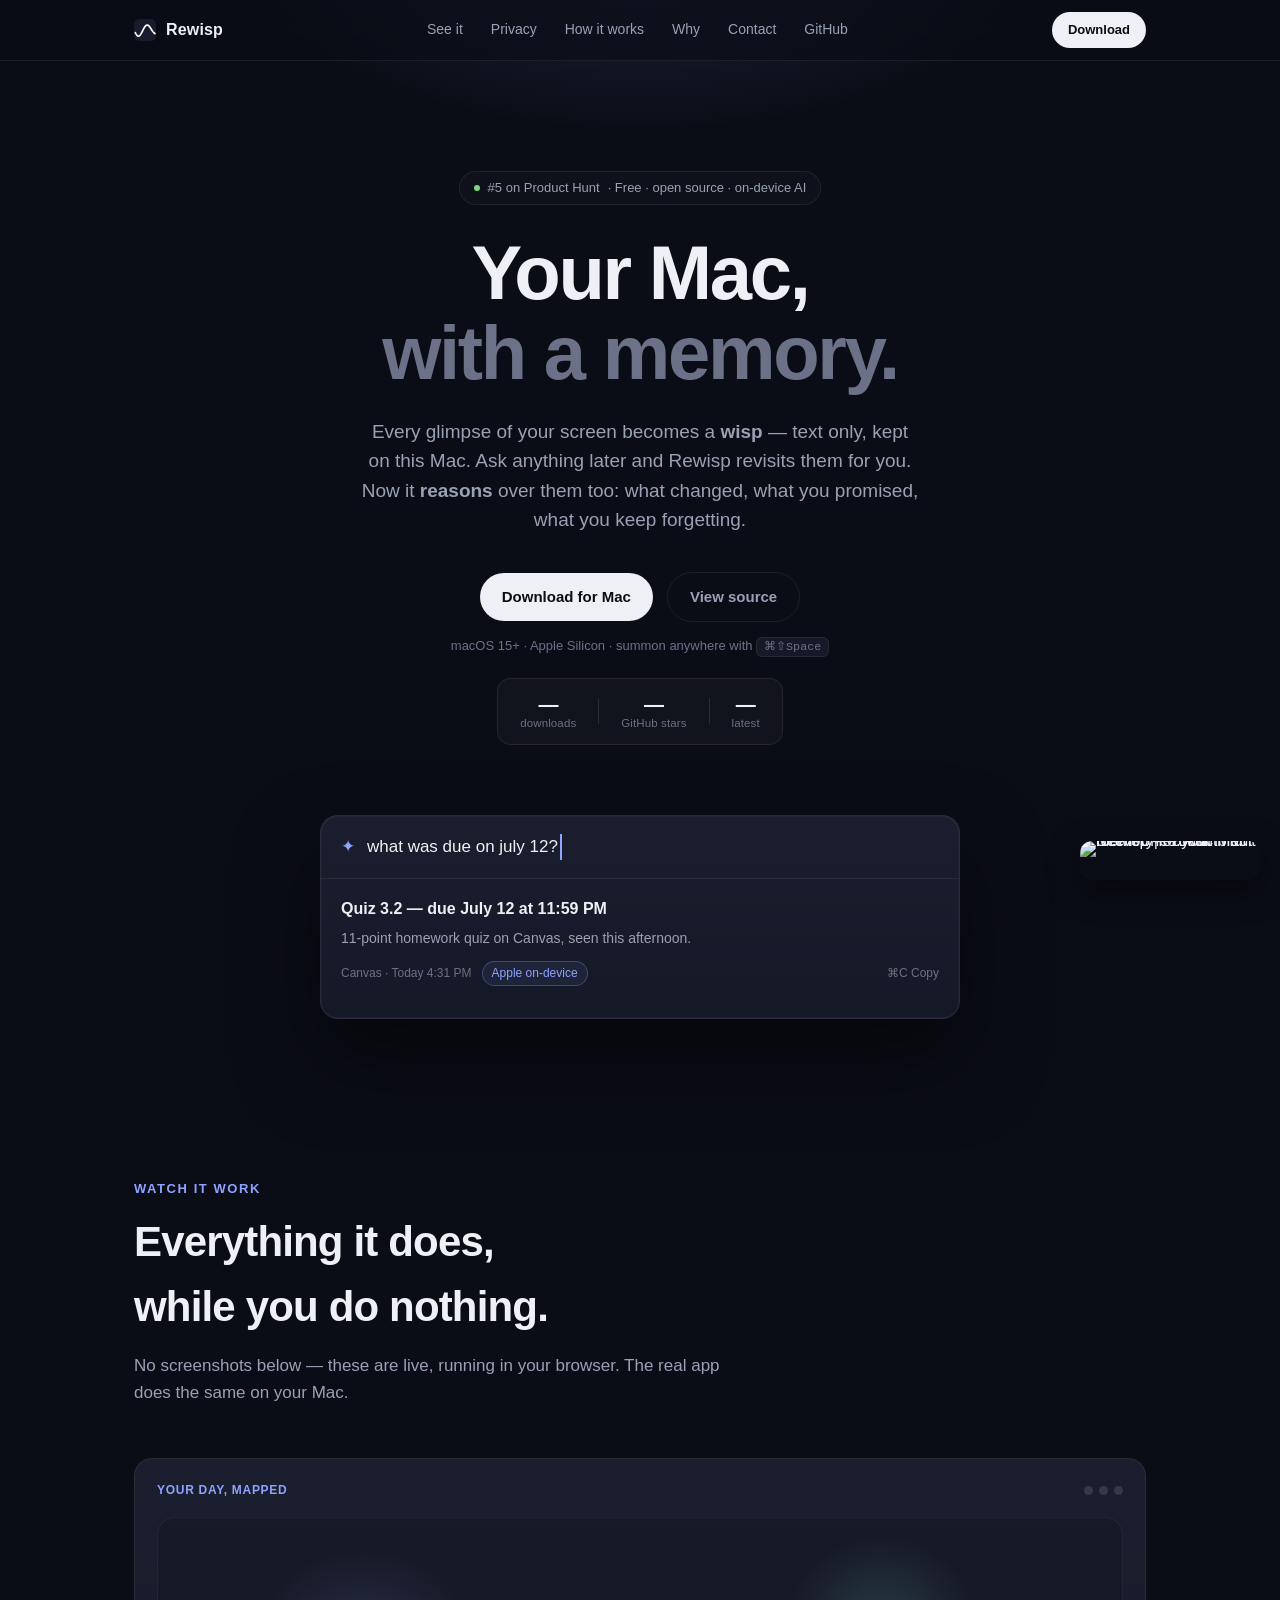
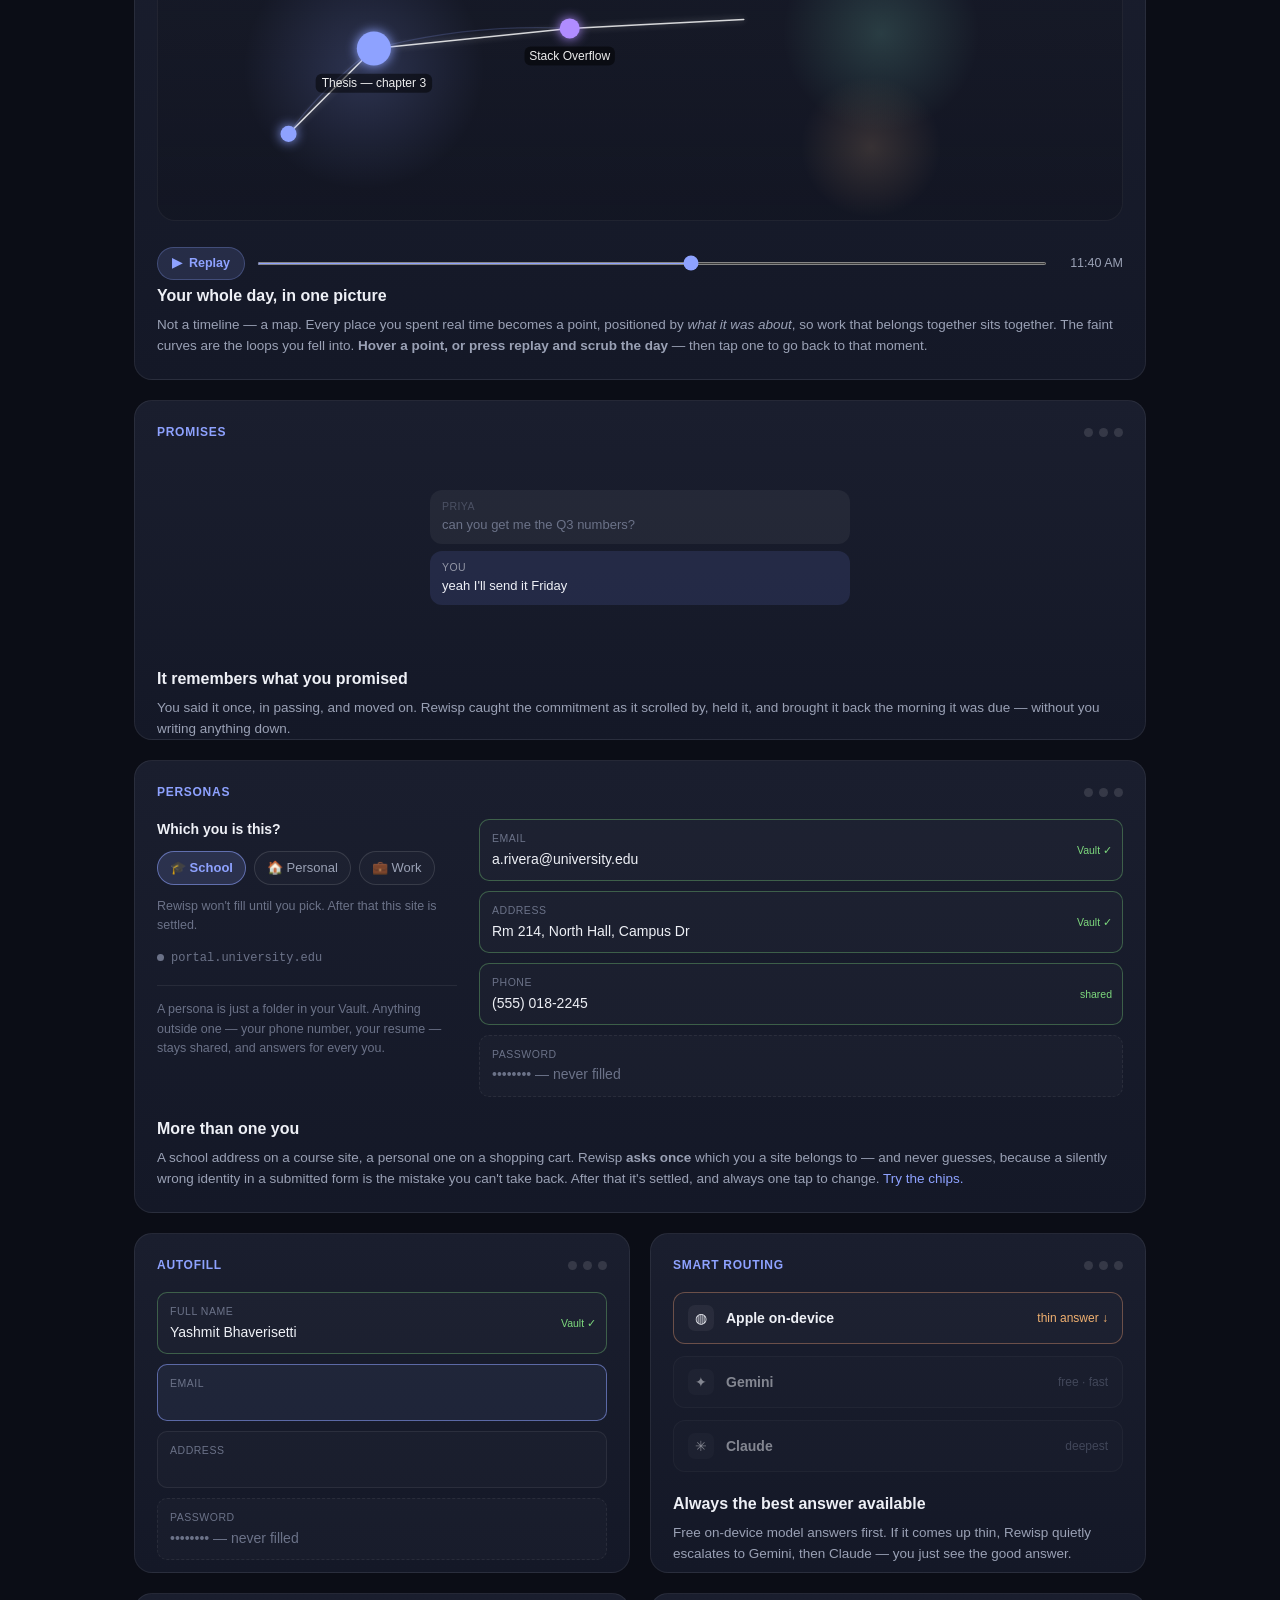
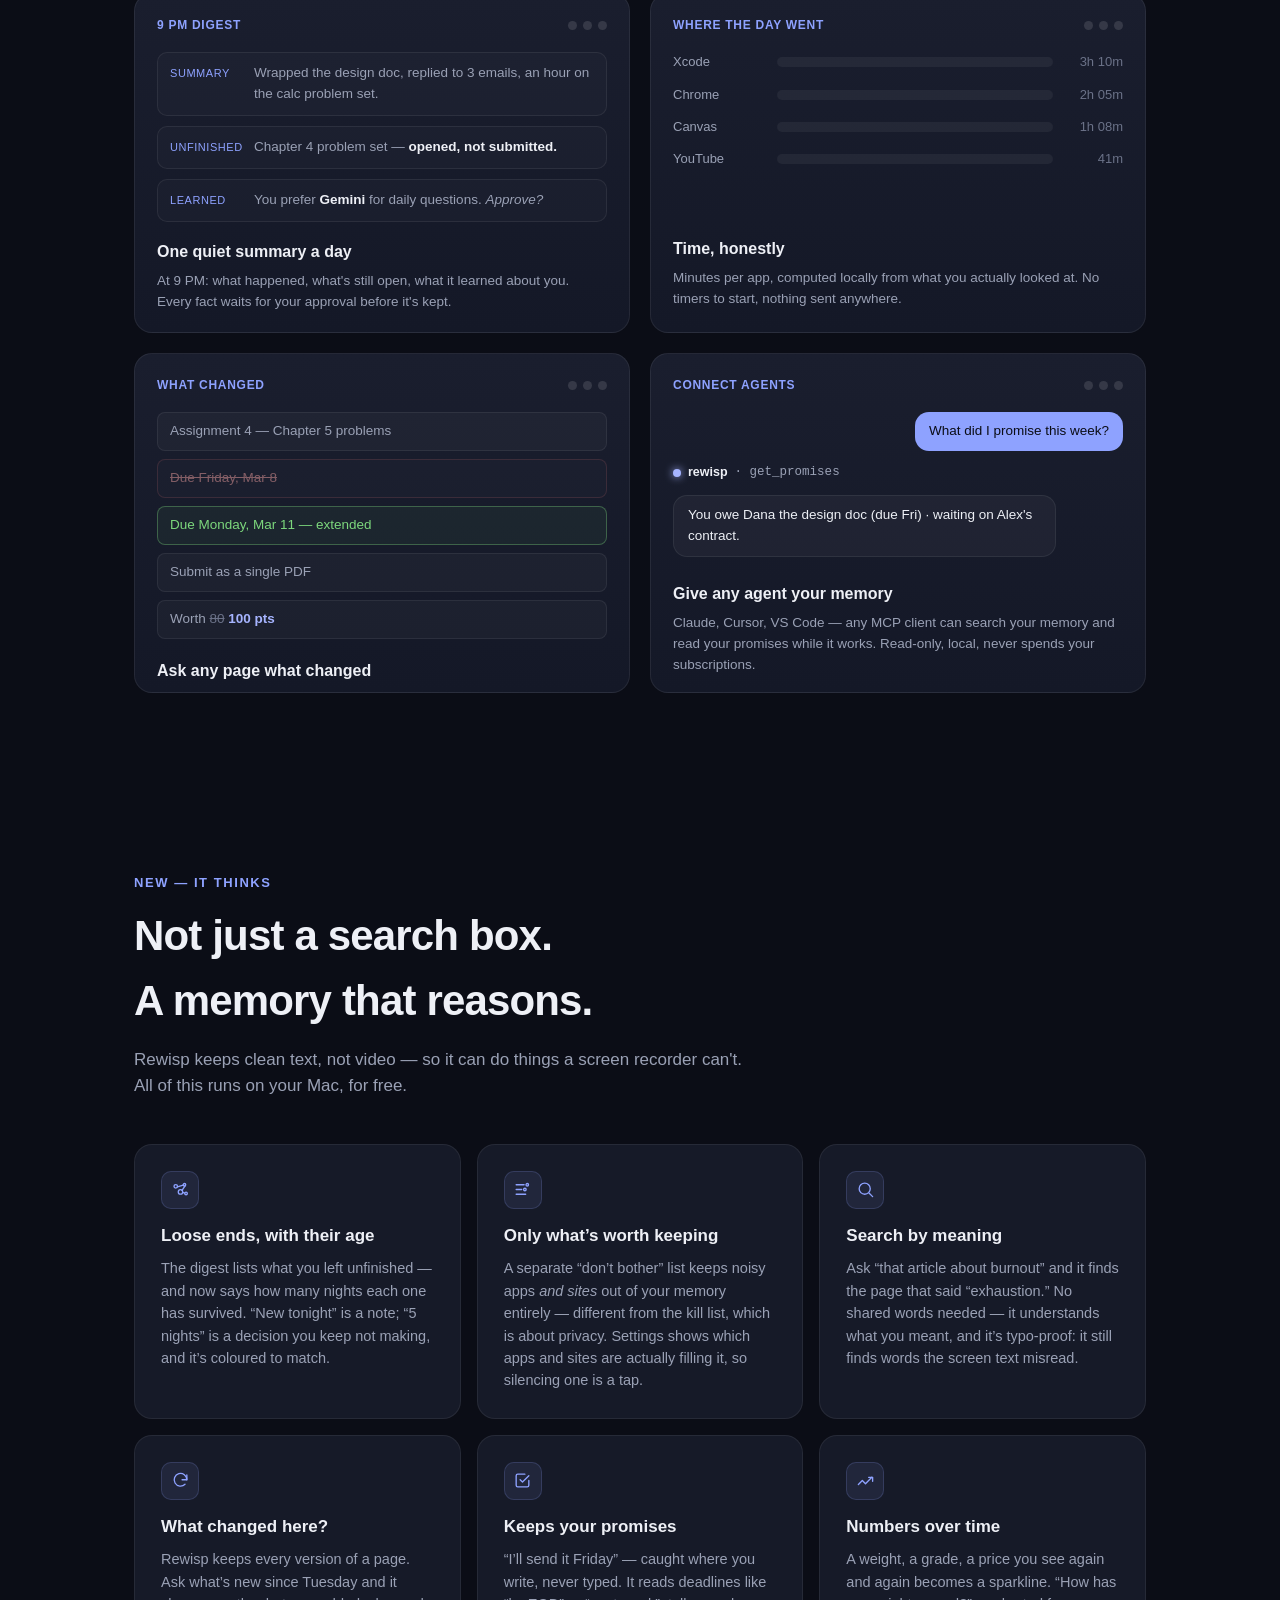
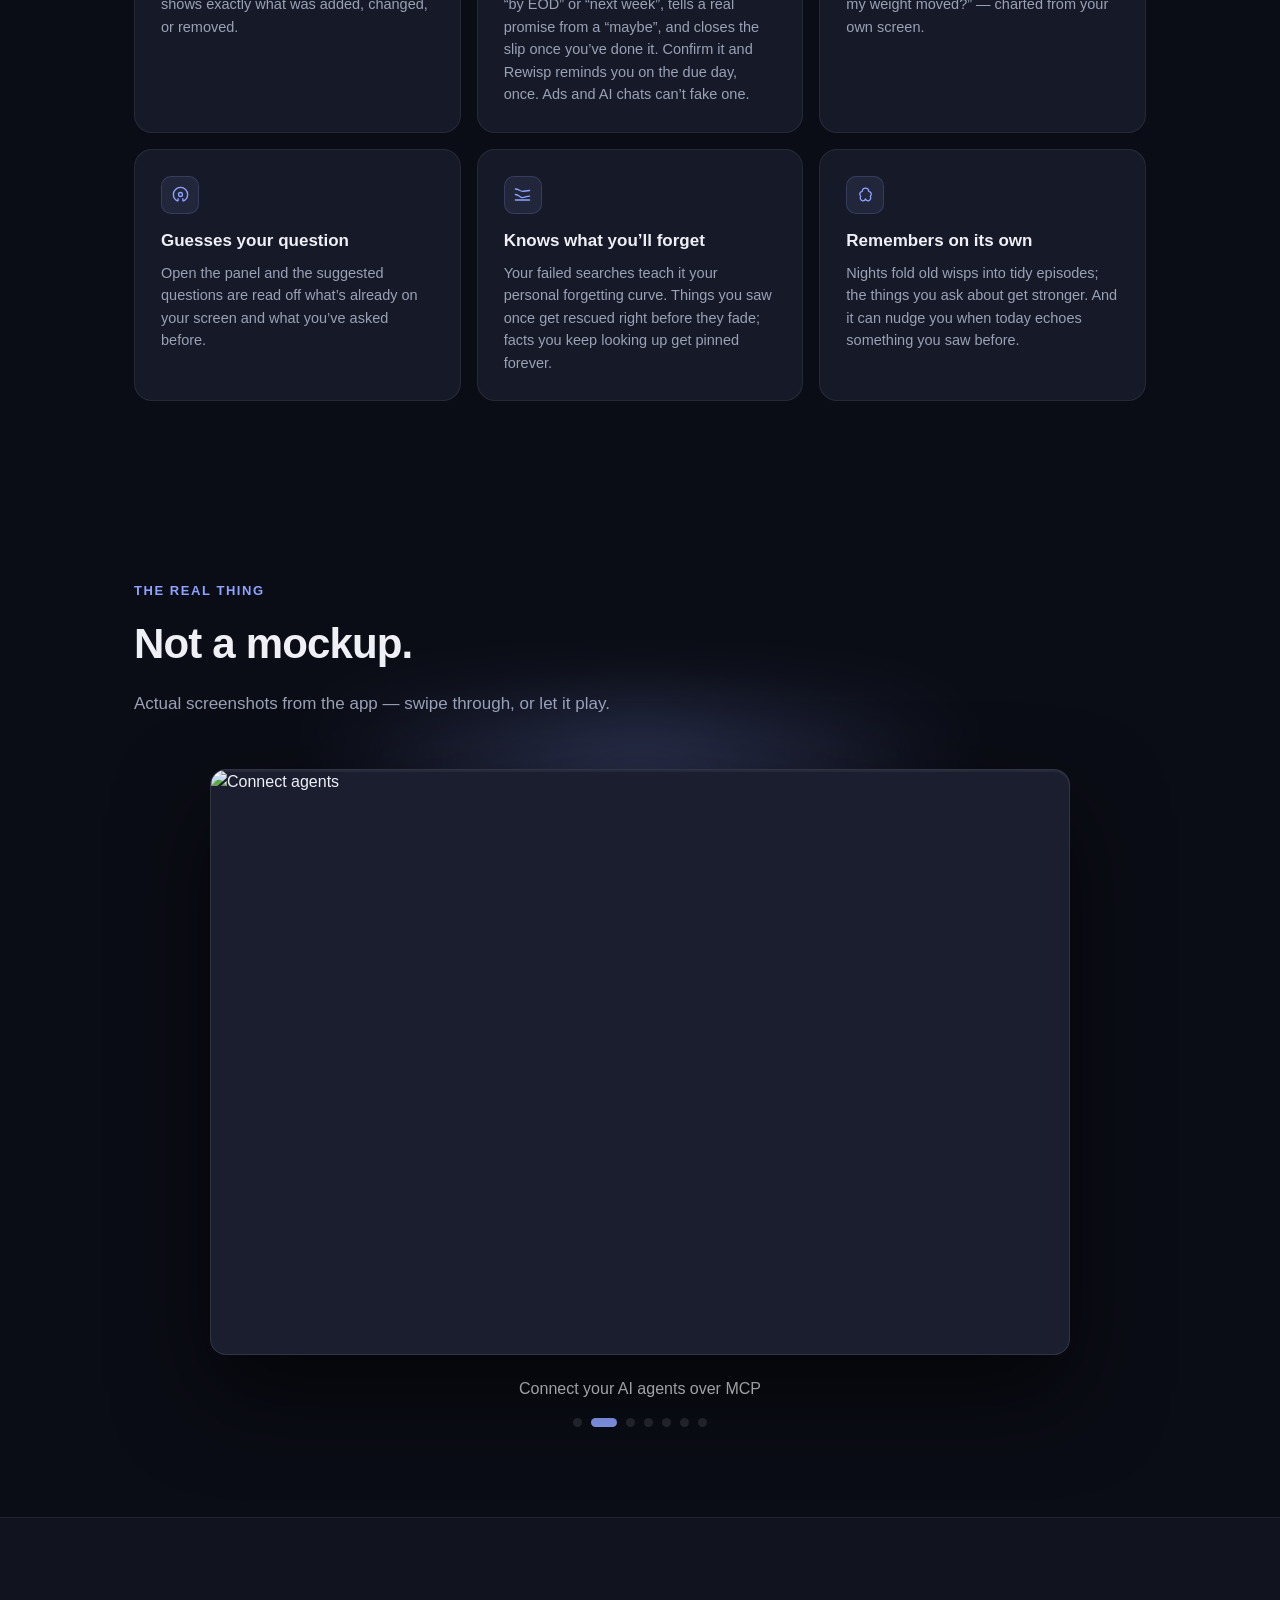
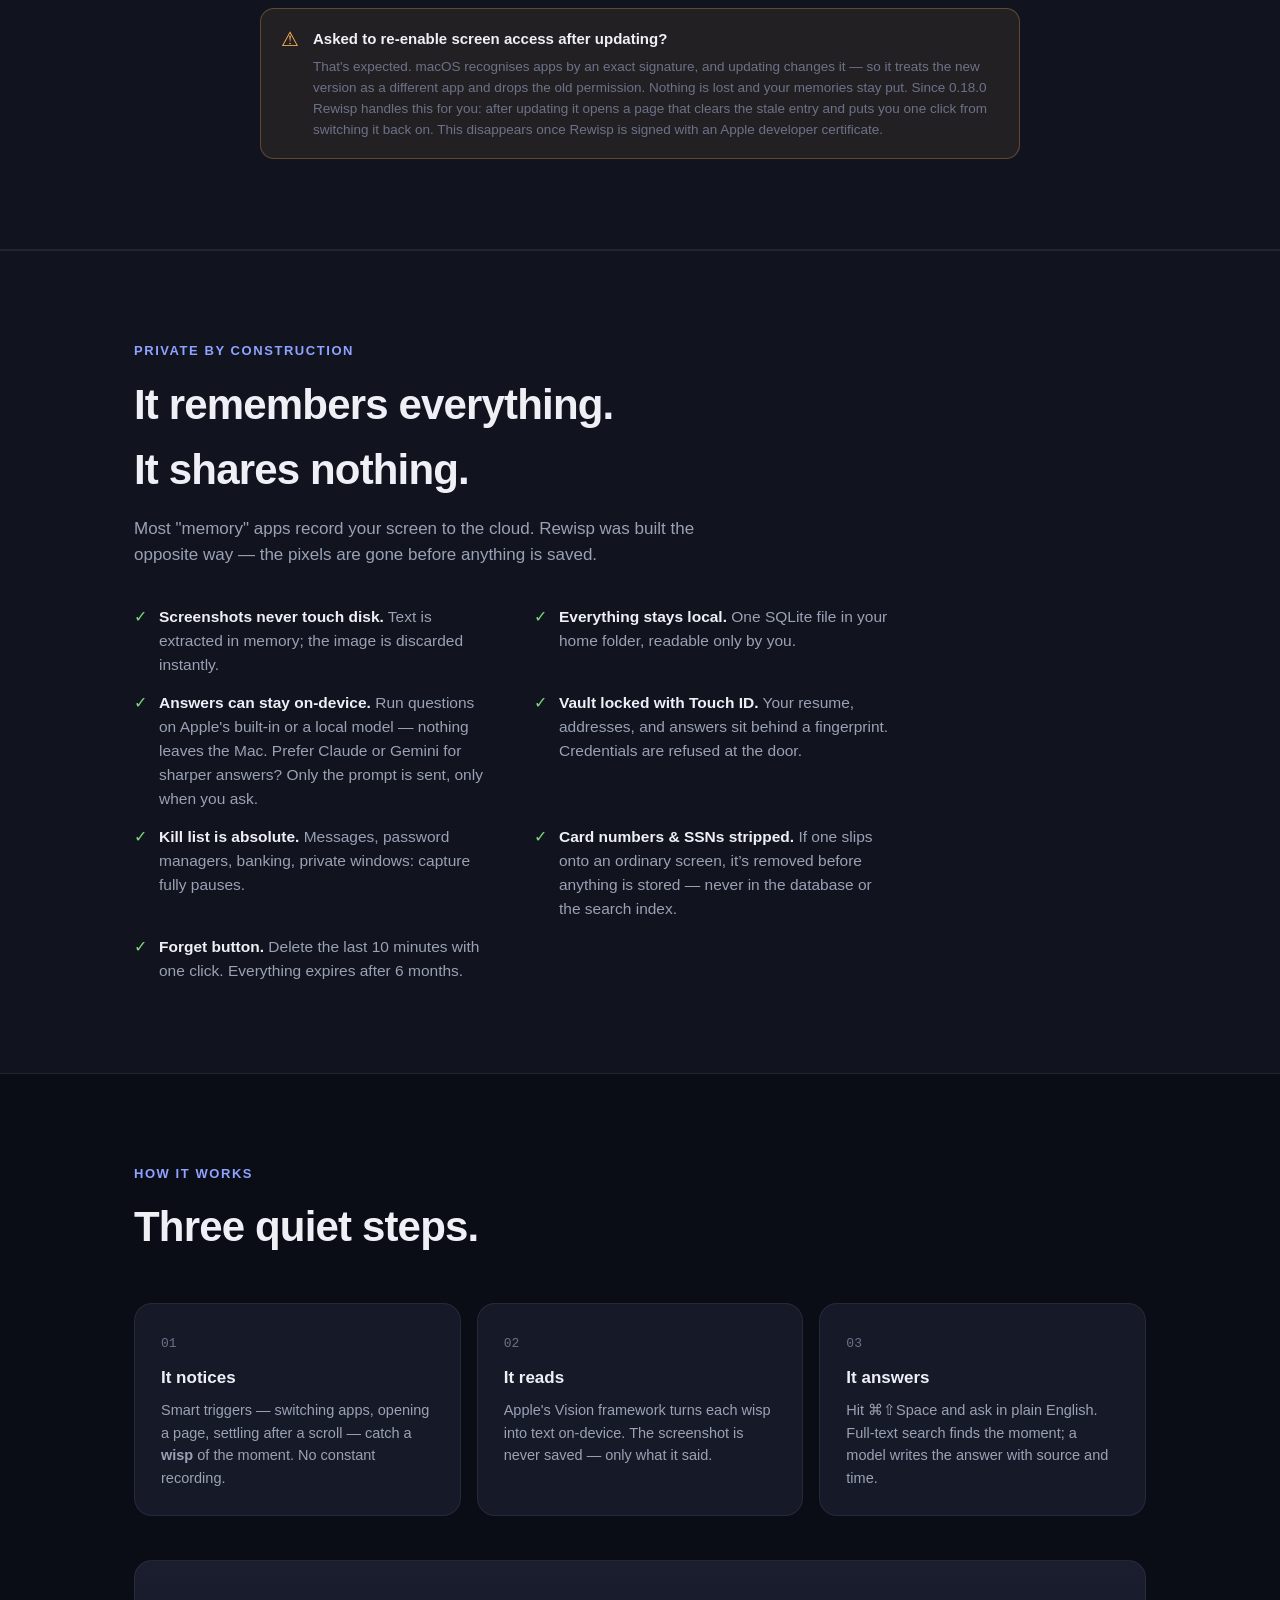
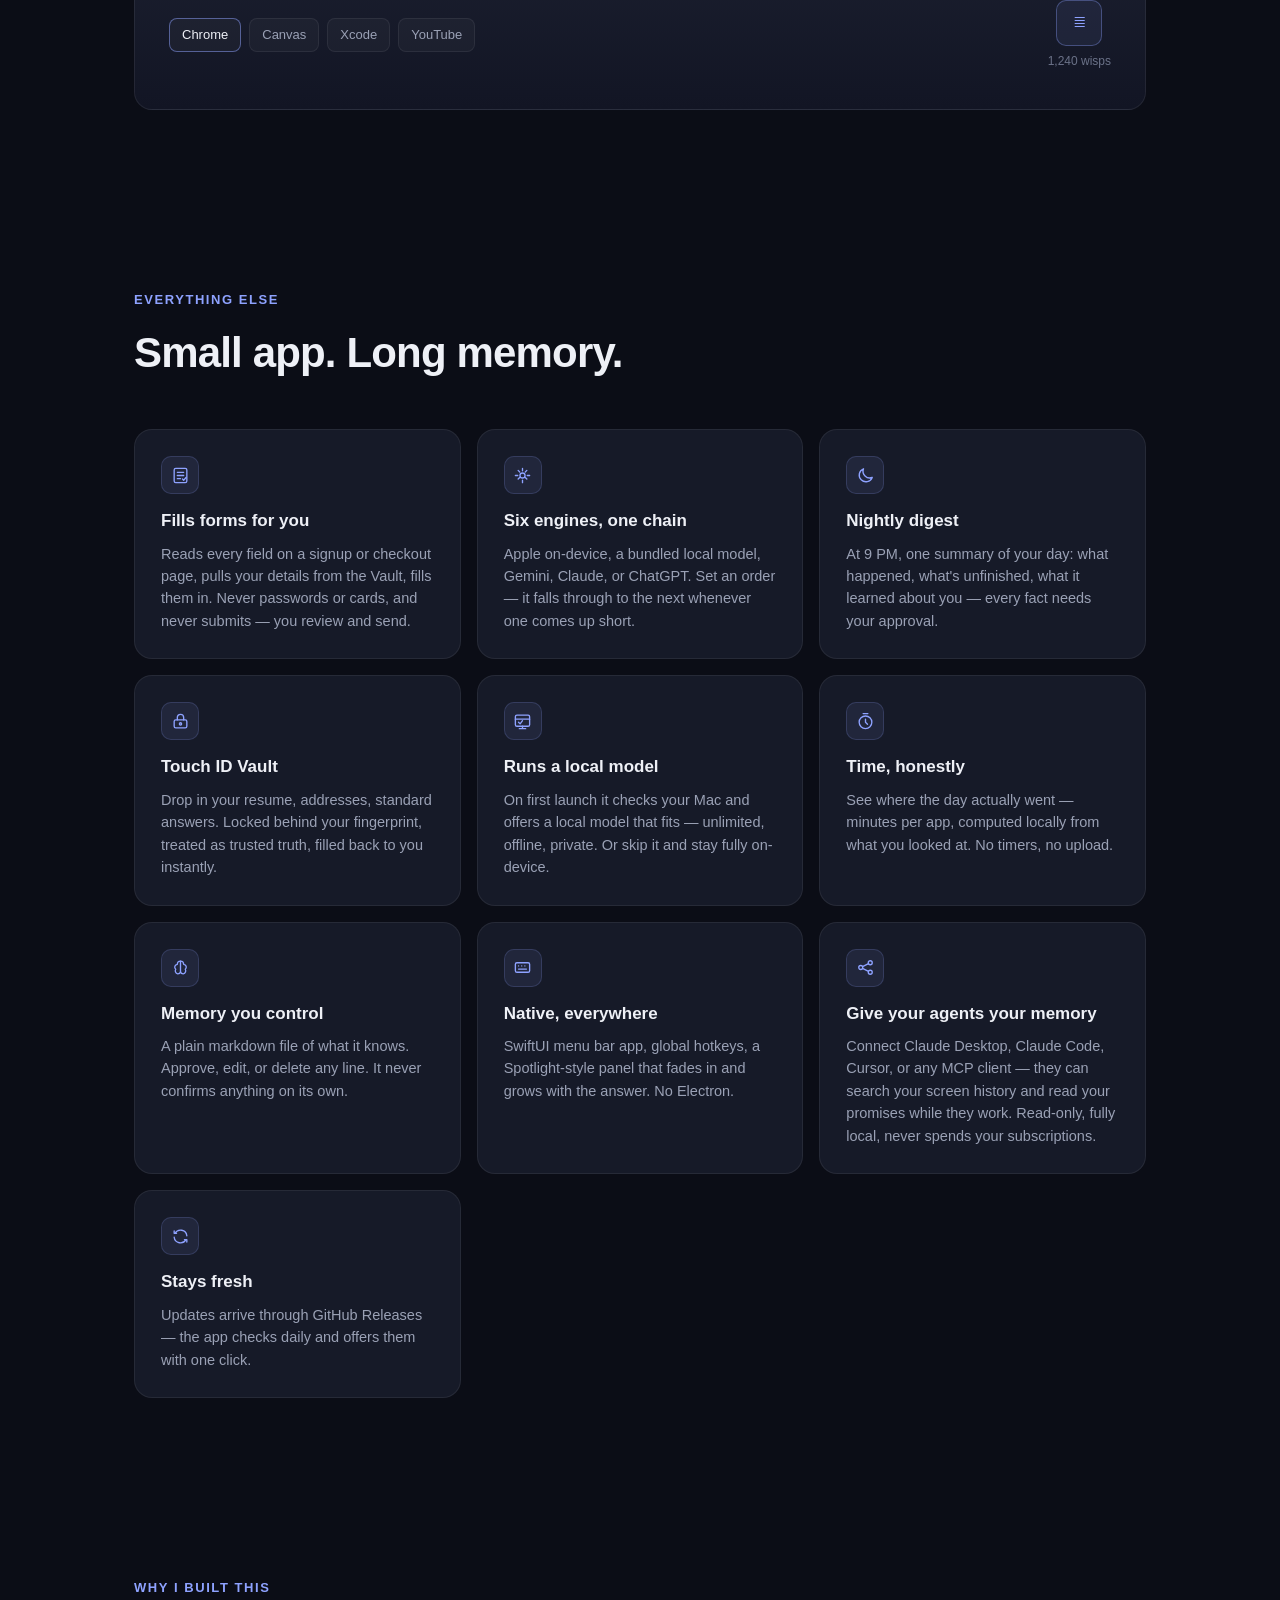
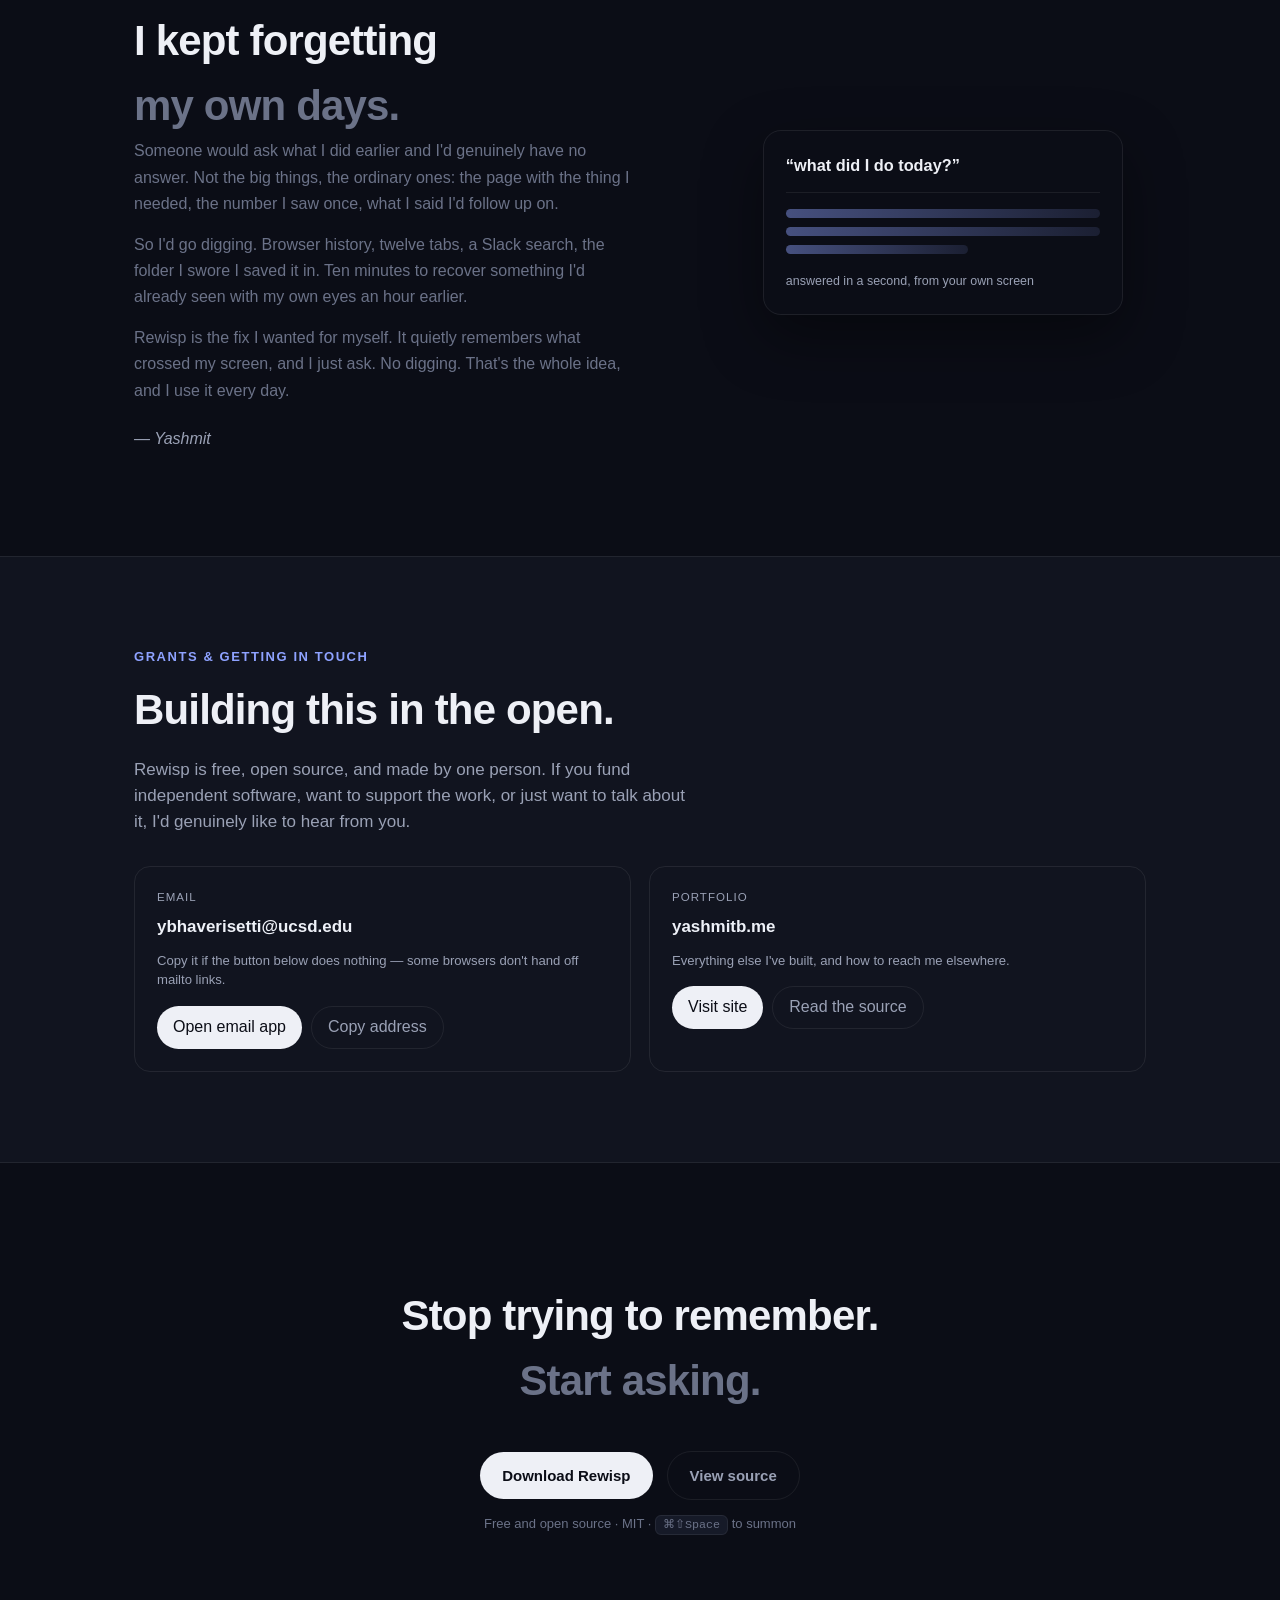
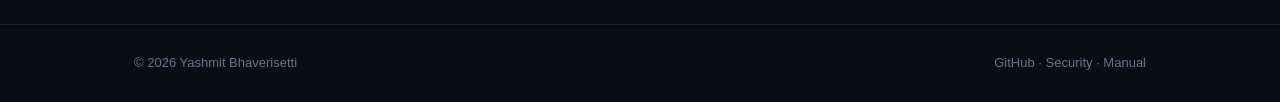
==== commit 02058a1f: "v0.31.0 — personas, on the site and in the docs Landing page gets a Personas panel, and it is intera" ====
--- a/site/index.html
+++ b/site/index.html
@@ -6,7 +6,7 @@
 <title>Rewisp — an ambient memory for your Mac</title>
 <meta name="description" content="Rewisp remembers the text of everything you see on your Mac, so you can ask about it later. Private by construction — screenshots never touch disk.">
 <link rel="icon" href="data:image/svg+xml,%3Csvg xmlns='http://www.w3.org/2000/svg' viewBox='0 0 24 24'%3E%3Crect width='24' height='24' rx='6' fill='%23181c2c'/%3E%3Cpath d='M 1.44 14.80 L 1.97 15.86 L 2.50 16.79 L 3.02 17.55 L 3.55 18.13 L 4.08 18.52 L 4.61 18.71 L 5.14 18.69 L 5.66 18.48 L 6.19 18.07 L 6.72 17.50 L 7.25 16.78 L 7.78 15.93 L 8.30 14.98 L 8.83 13.96 L 9.36 12.91 L 9.89 11.86 L 10.42 10.84 L 10.94 9.87 L 11.47 8.99 L 12.00 8.23 L 12.53 7.59 L 13.06 7.10 L 13.58 6.77 L 14.11 6.60 L 14.64 6.60 L 15.17 6.76 L 15.70 7.07 L 16.22 7.52 L 16.75 8.09 L 17.28 8.75 L 17.81 9.50 L 18.34 10.30 L 18.86 11.13 L 19.39 11.96 L 19.92 12.77 L 20.45 13.52 L 20.98 14.21 L 21.50 14.82 L 22.03 15.32 L 22.56 15.70' stroke='%23fff' stroke-width='1.8' stroke-linecap='round' stroke-linejoin='round' fill='none'/%3E%3Ccircle cx='22.56' cy='15.70' r='1.0' fill='%23fff'/%3E%3C/svg%3E">
-<link rel="stylesheet" href="css/styles.css?v=20260802a">
+<link rel="stylesheet" href="css/styles.css?v=20260808a">
 </head>
 <body>
 
@@ -177,6 +177,35 @@
         <p class="cap">You said it once, in passing, and moved on. Rewisp caught the commitment as it scrolled by, held it, and brought it back the morning it was due — without you writing anything down.</p>
       </div>
 
+      <!-- personas (v0.31) — the values above, but as the right "you".
+           Interactive on purpose: the chips are the actual product decision, so
+           the demo lets you make it. Synthetic details throughout — no real
+           Vault content ever goes on this page. -->
+      <div class="panel reveal wide" id="persona-demo">
+        <div class="ph"><span class="tag">Personas</span><span class="dots"><i></i><i></i><i></i></span></div>
+        <div class="persona-stage">
+          <div class="pe-side">
+            <div class="pe-ask">Which you is this?</div>
+            <div class="pe-chips" role="group" aria-label="Choose an identity">
+              <button class="pe-chip" type="button" data-who="school">🎓 School</button>
+              <button class="pe-chip" type="button" data-who="personal">🏠 Personal</button>
+              <button class="pe-chip" type="button" data-who="work">💼 Work</button>
+            </div>
+            <div class="pe-note" id="pe-note">Rewisp won't fill until you pick. After that this site is settled.</div>
+            <div class="pe-site" id="pe-site"><span class="pe-dot"></span> portal.university.edu</div>
+            <div class="pe-shared">A persona is just a folder in your Vault. Anything outside one — your phone number, your resume — stays shared, and answers for every you.</div>
+          </div>
+          <div class="form-demo pe-form">
+            <div class="field done"><div class="lab">Email</div><div class="val" id="pe-email">—</div><span class="src">Vault ✓</span></div>
+            <div class="field done"><div class="lab">Address</div><div class="val" id="pe-addr">—</div><span class="src">Vault ✓</span></div>
+            <div class="field done"><div class="lab">Phone</div><div class="val" id="pe-phone">—</div><span class="src">shared</span></div>
+            <div class="field skip"><div class="lab">Password</div><div class="val">•••••••• — never filled</div><span class="src">skipped</span></div>
+          </div>
+        </div>
+        <h3>More than one you</h3>
+        <p class="cap">A school address on a course site, a personal one on a shopping cart. Rewisp <b>asks once</b> which you a site belongs to — and never guesses, because a silently wrong identity in a submitted form is the mistake you can't take back. After that it's settled, and always one tap to change. <span class="soft">Try the chips.</span></p>
+      </div>
+
       <!-- form autofill -->
       <div class="panel reveal" id="form-demo">
         <div class="ph"><span class="tag">Autofill</span><span class="dots"><i></i><i></i><i></i></span></div>
@@ -483,7 +512,7 @@
   <img alt="Rewisp — an ambient memory for your Mac - See it once. Ask forever. | Product Hunt" width="250" height="54" loading="lazy" src="https://api.producthunt.com/widgets/embed-image/v1/featured.svg?post_id=1199790&theme=dark&t=1784448393504">
 </a>
 
-<script src="js/demos.js?v=20260802a"></script>
+<script src="js/demos.js?v=20260808a"></script>
 
 <!-- Analytics: GoatCounter. No cookies, no personal data, no cross-site tracking,
      nothing that needs a consent banner — which matters here, because a page
--- a/site/css/styles.css
+++ b/site/css/styles.css
@@ -758,3 +758,63 @@
   .map-ctl { gap: 8px; }
   .map-time { min-width: 56px; font-size: 11.5px; }
 }
+
+/* ── personas (v0.31): which "you" a value belongs to ──────────────────────
+   Two columns: the question on the left, the form it answers on the right.
+   The chips are real buttons because the whole point of the feature is that
+   the choice is yours — a demo that only plays at you would undersell it. */
+/* The panel is a fixed 340px with overflow:hidden — a taller demo silently
+   loses its own heading off the bottom, which is exactly what happened here.
+   Same escape hatch #map-demo already uses. */
+#persona-demo { height: auto; }
+.cap .soft { color: var(--accent); }
+
+.persona-stage {
+  display: grid;
+  grid-template-columns: minmax(220px, 300px) 1fr;
+  gap: 22px;
+  align-items: start;
+  margin-bottom: 20px;
+}
+.pe-ask { font-size: 14px; font-weight: 600; margin-bottom: 10px; }
+.pe-chips { display: flex; flex-wrap: wrap; gap: 8px; }
+.pe-chip {
+  font: inherit; font-size: 13px; cursor: pointer;
+  padding: 6px 12px; border-radius: 999px;
+  border: 1px solid var(--line-2);
+  background: rgba(255, 255, 255, .02);
+  color: var(--muted);
+  transition: background .25s, border-color .25s, color .25s, transform .18s;
+}
+.pe-chip:hover { transform: translateY(-1px); border-color: rgba(142, 162, 255, .45); color: var(--text); }
+.pe-chip[aria-pressed="true"] {
+  background: rgba(142, 162, 255, .16);
+  border-color: rgba(142, 162, 255, .55);
+  color: var(--accent);
+  font-weight: 600;
+}
+.pe-note { margin-top: 12px; font-size: 12.5px; color: var(--dim); line-height: 1.5; }
+.pe-site {
+  margin-top: 14px; font-size: 12px; color: var(--dim);
+  font-family: ui-monospace, "SF Mono", monospace;
+  display: flex; align-items: center; gap: 7px;
+}
+.pe-dot {
+  width: 7px; height: 7px; border-radius: 50%;
+  background: var(--dim); transition: background .3s, box-shadow .3s;
+}
+.pe-site.settled { color: var(--green); }
+.pe-site.settled .pe-dot { background: var(--green); box-shadow: 0 0 0 3px rgba(125, 216, 125, .15); }
+.pe-shared {
+  margin-top: 18px; padding-top: 14px;
+  border-top: 1px solid var(--line);
+  font-size: 12.5px; color: var(--dim); line-height: 1.55;
+}
+.pe-form { margin-bottom: 0; }
+/* The value swap is the whole story, so it gets a beat of its own. */
+.pe-form .val { transition: opacity .18s; }
+.pe-form.swapping .val { opacity: .25; }
+
+@media (max-width: 720px) {
+  .persona-stage { grid-template-columns: 1fr; gap: 16px; }
+}
